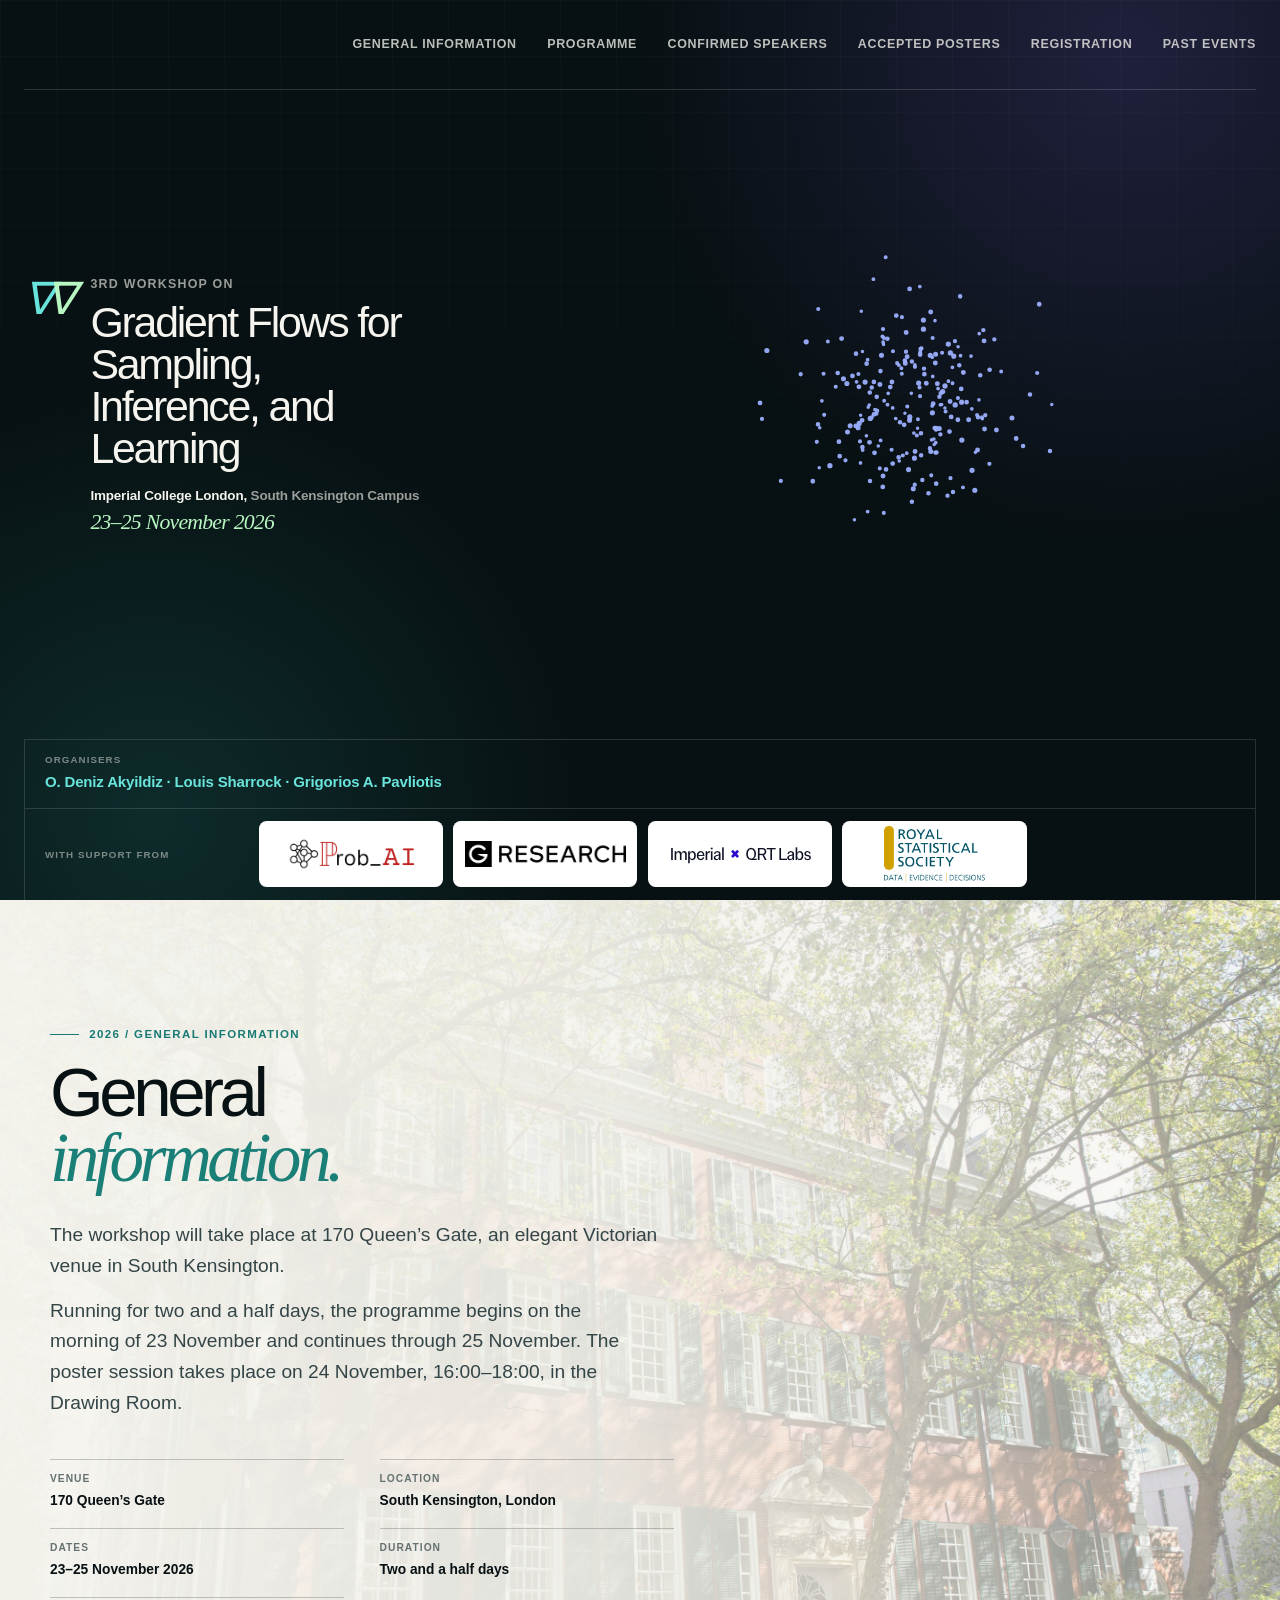
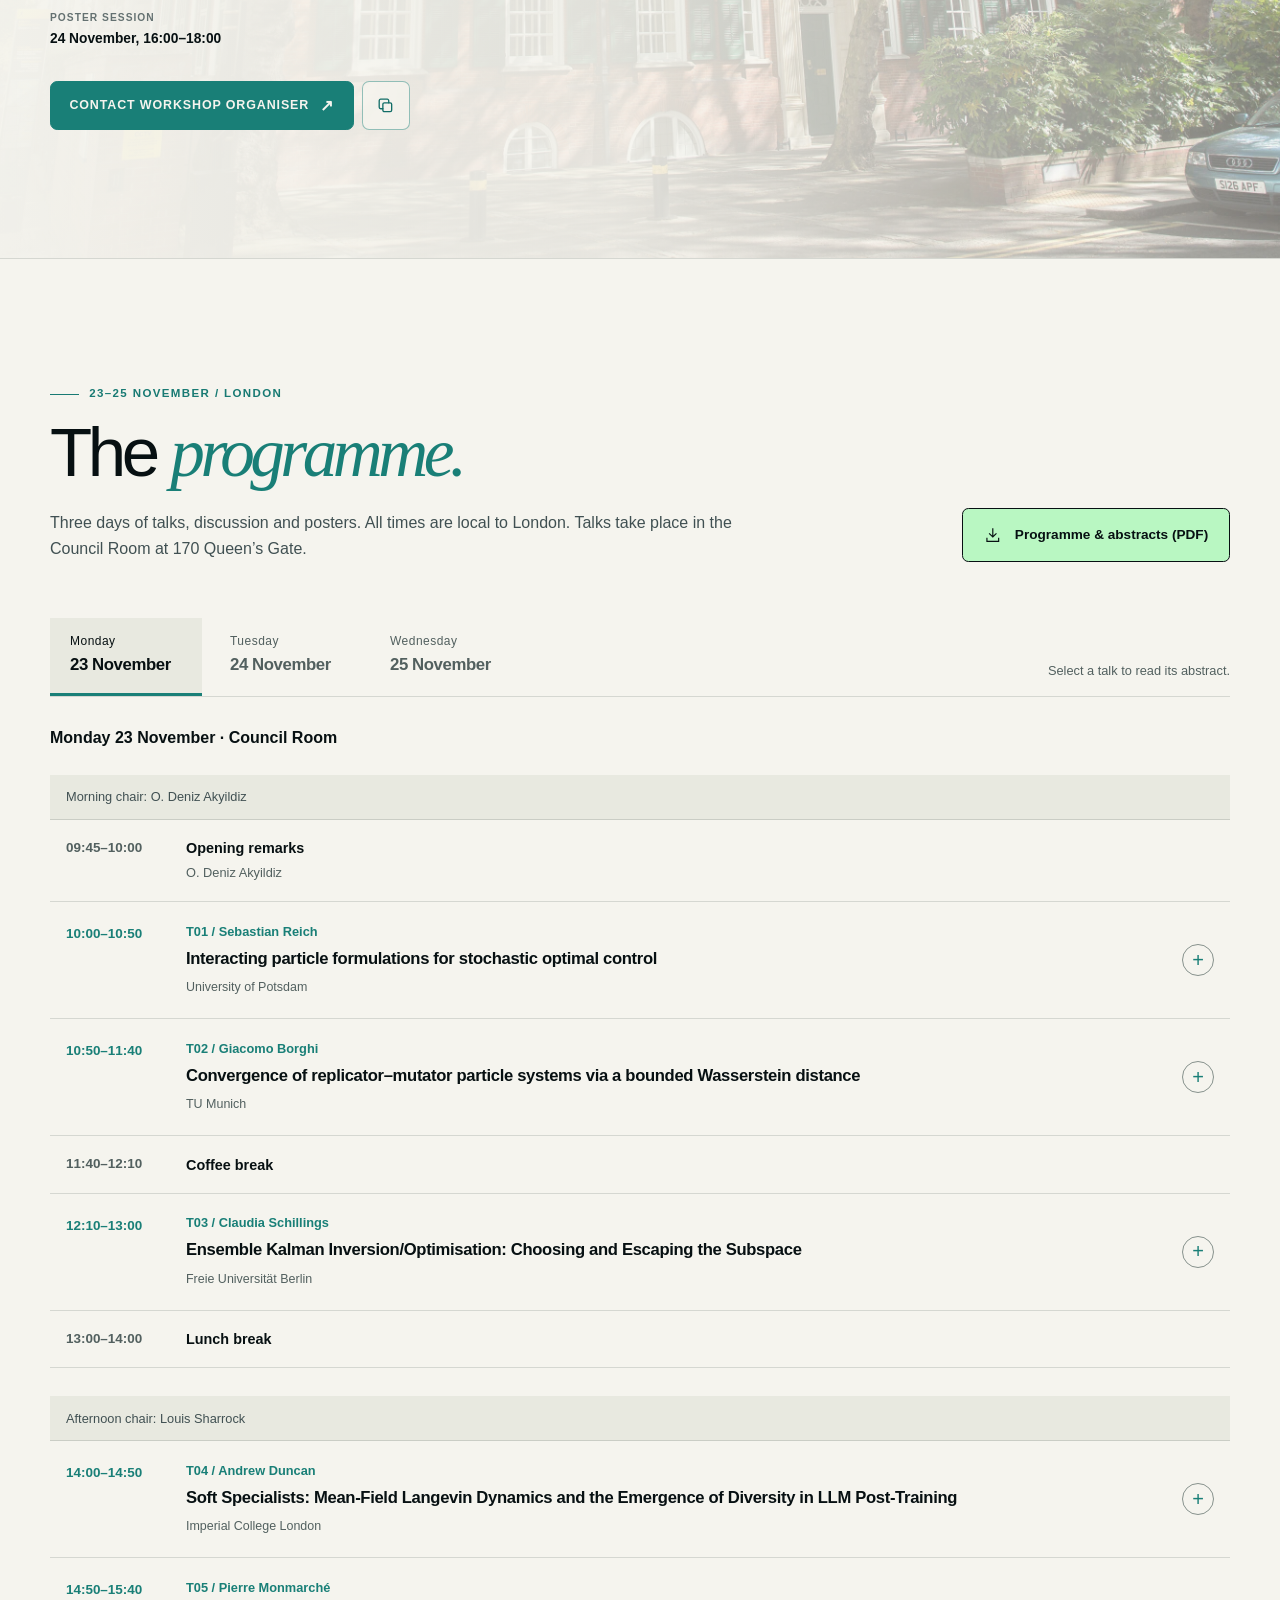
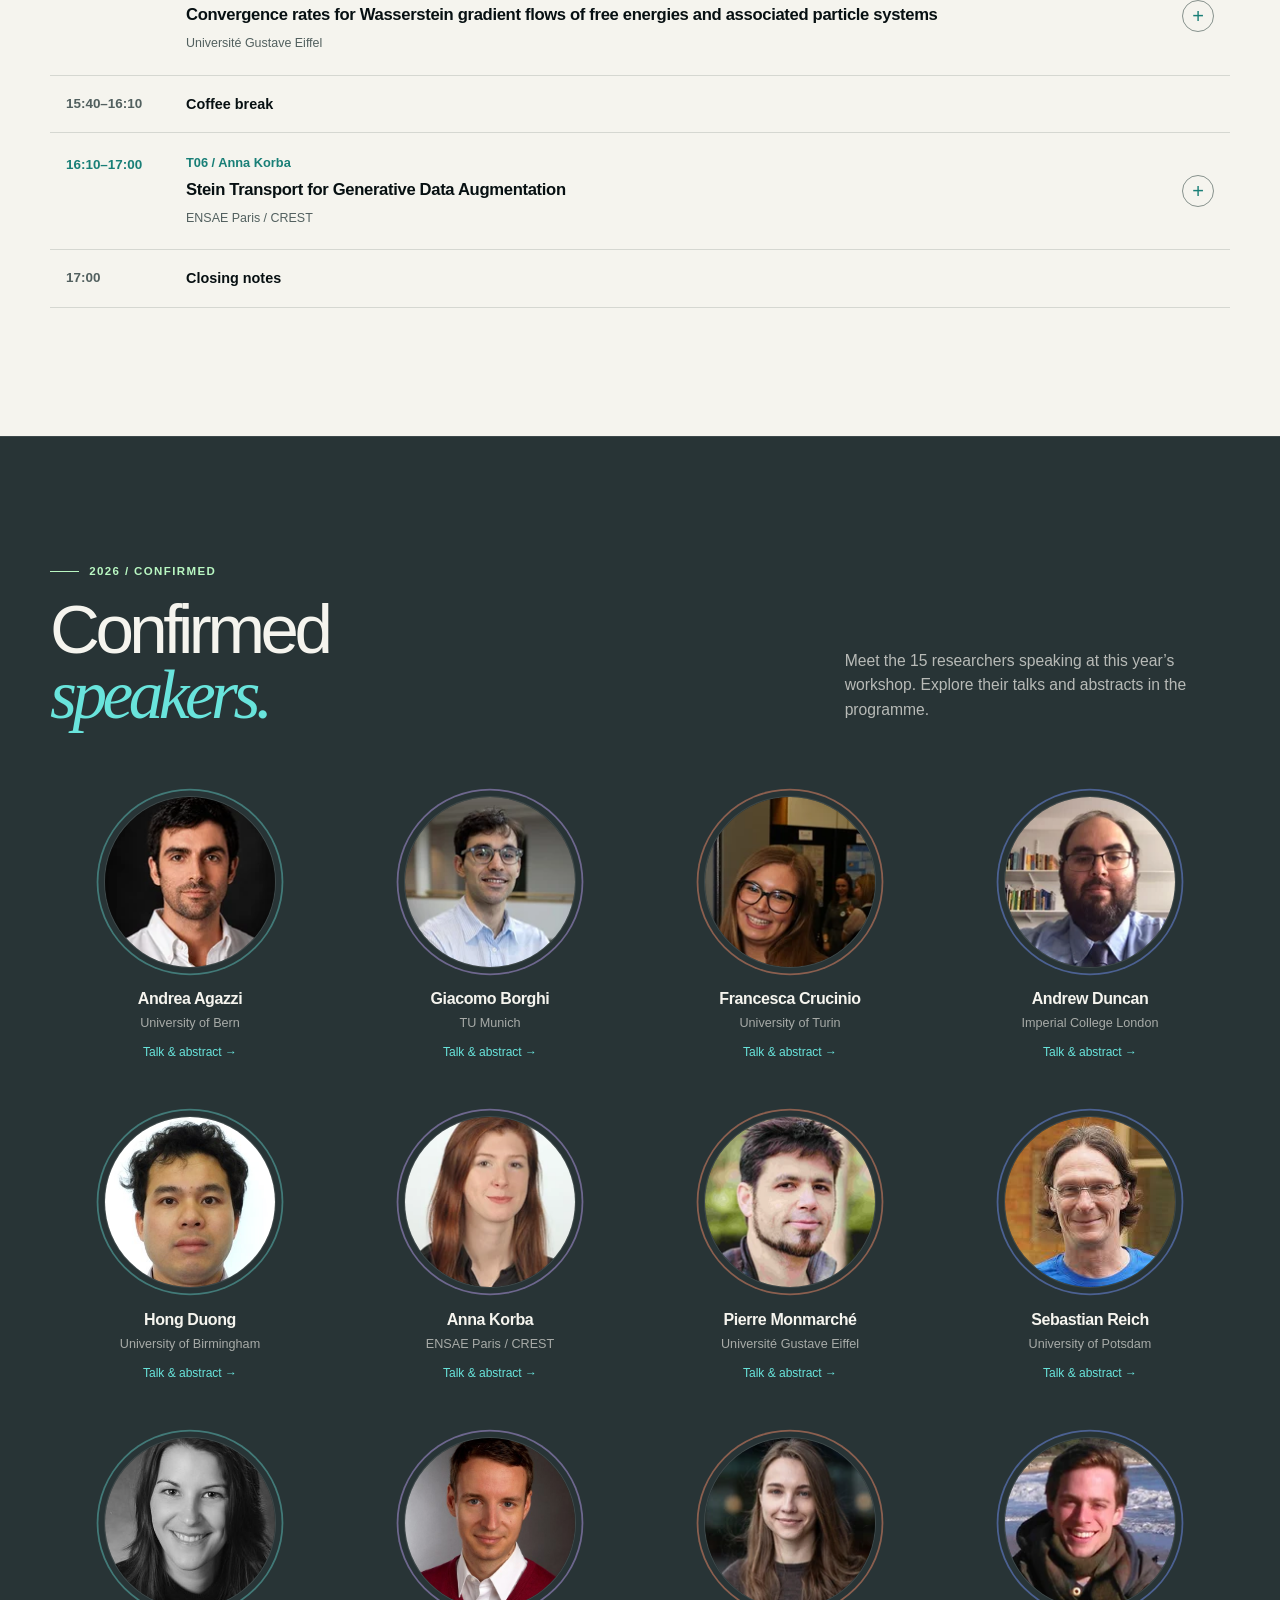
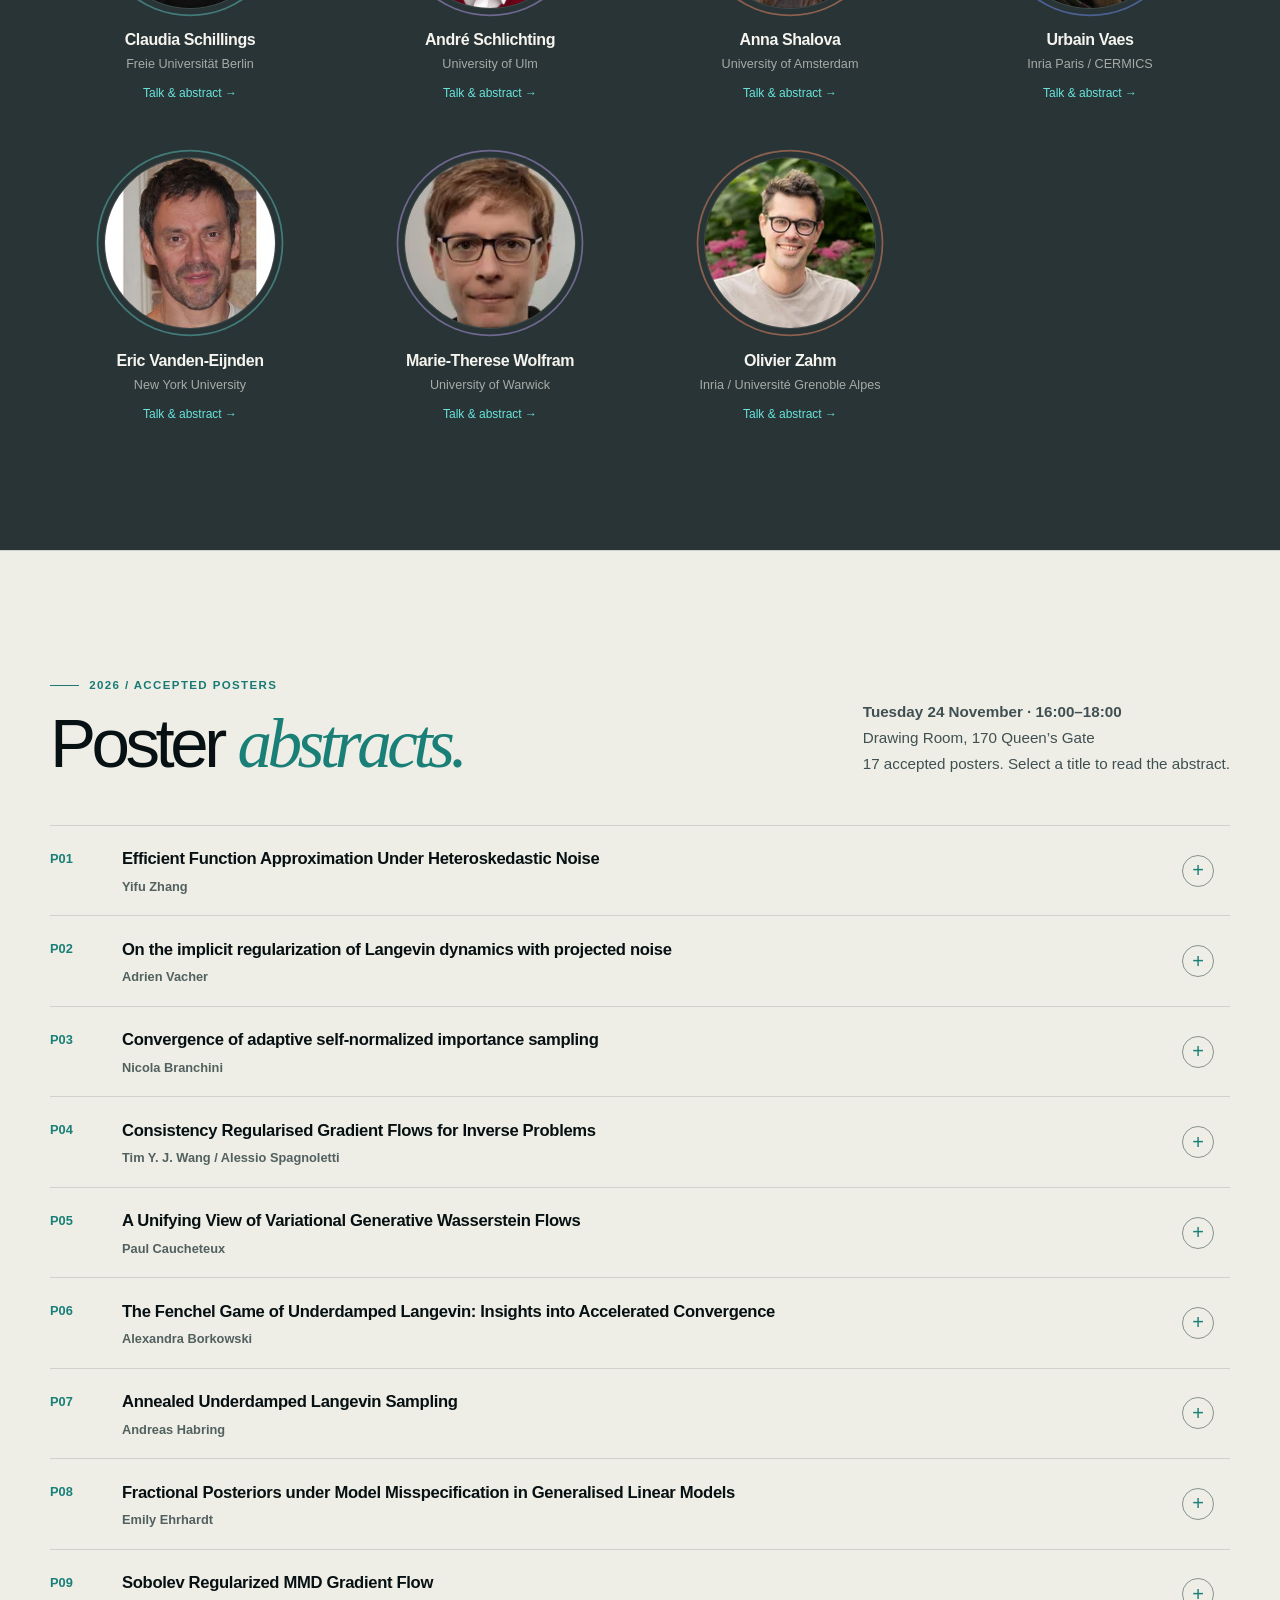
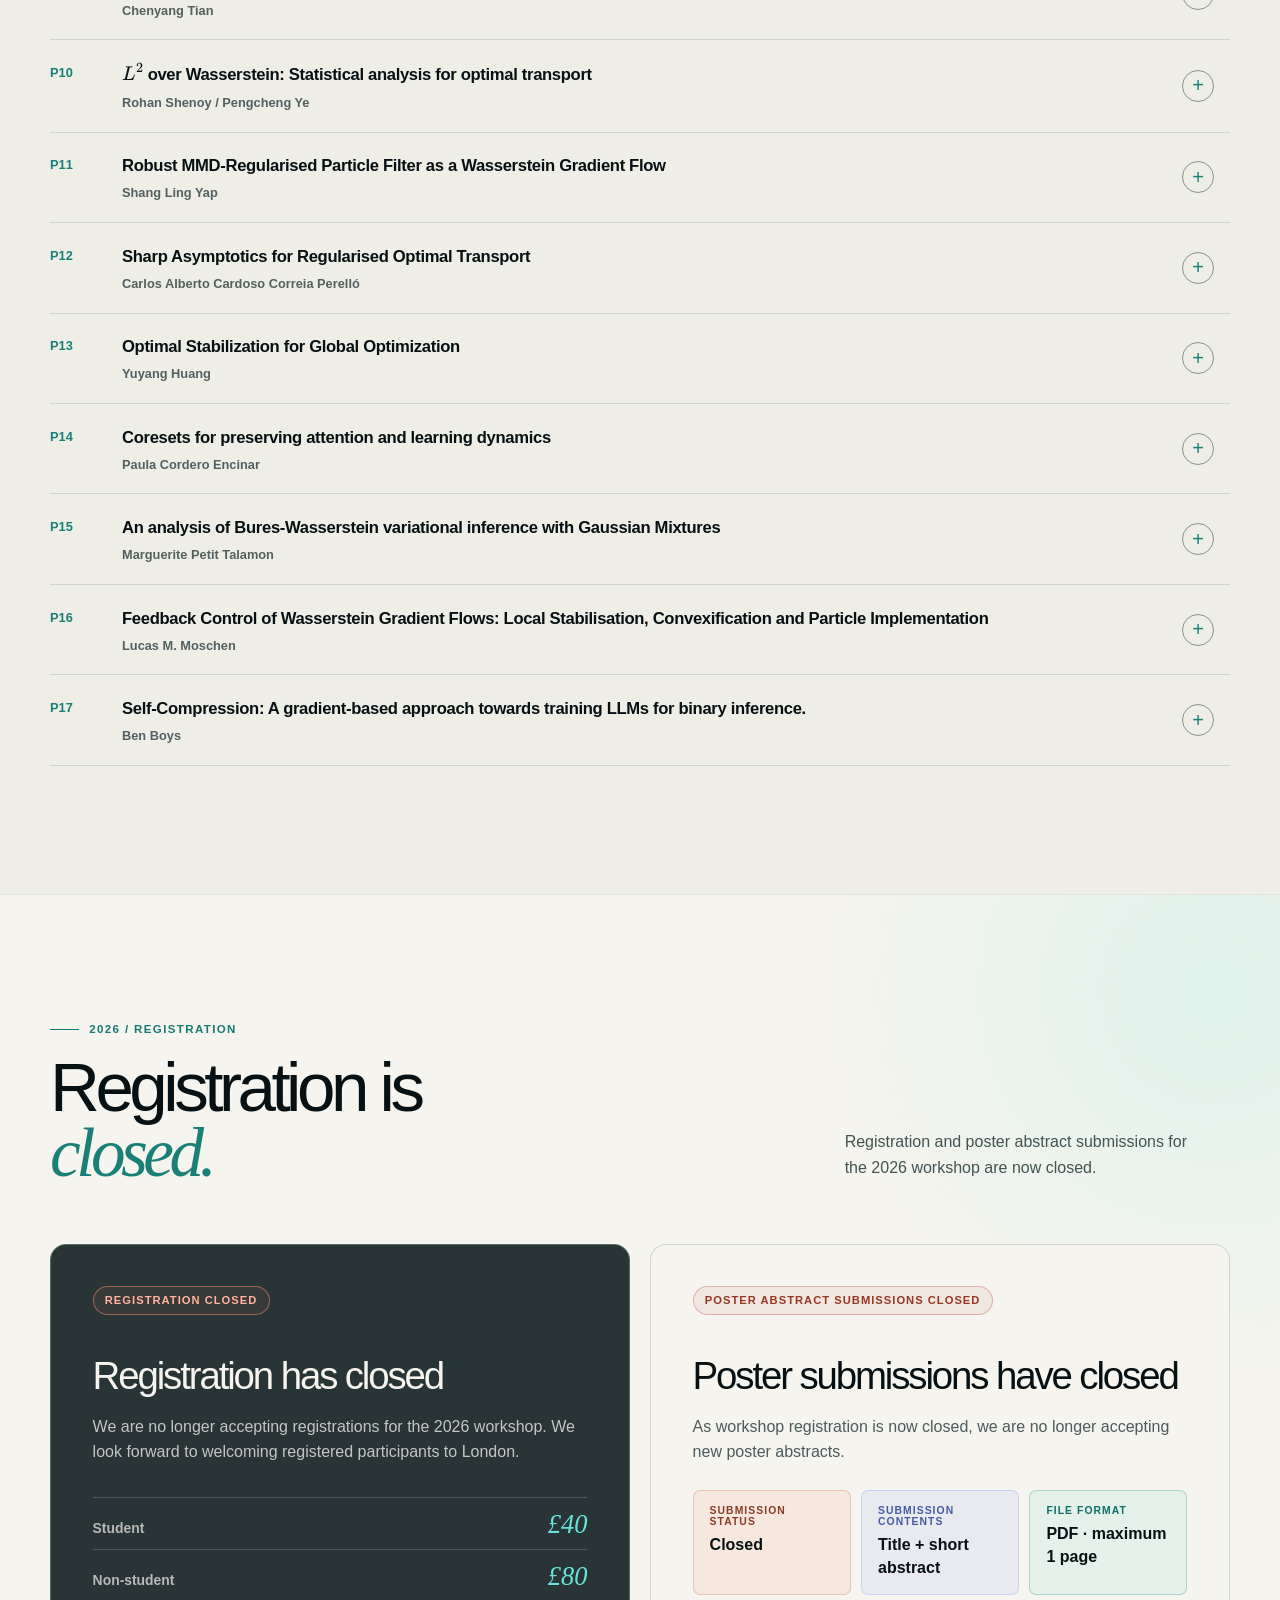
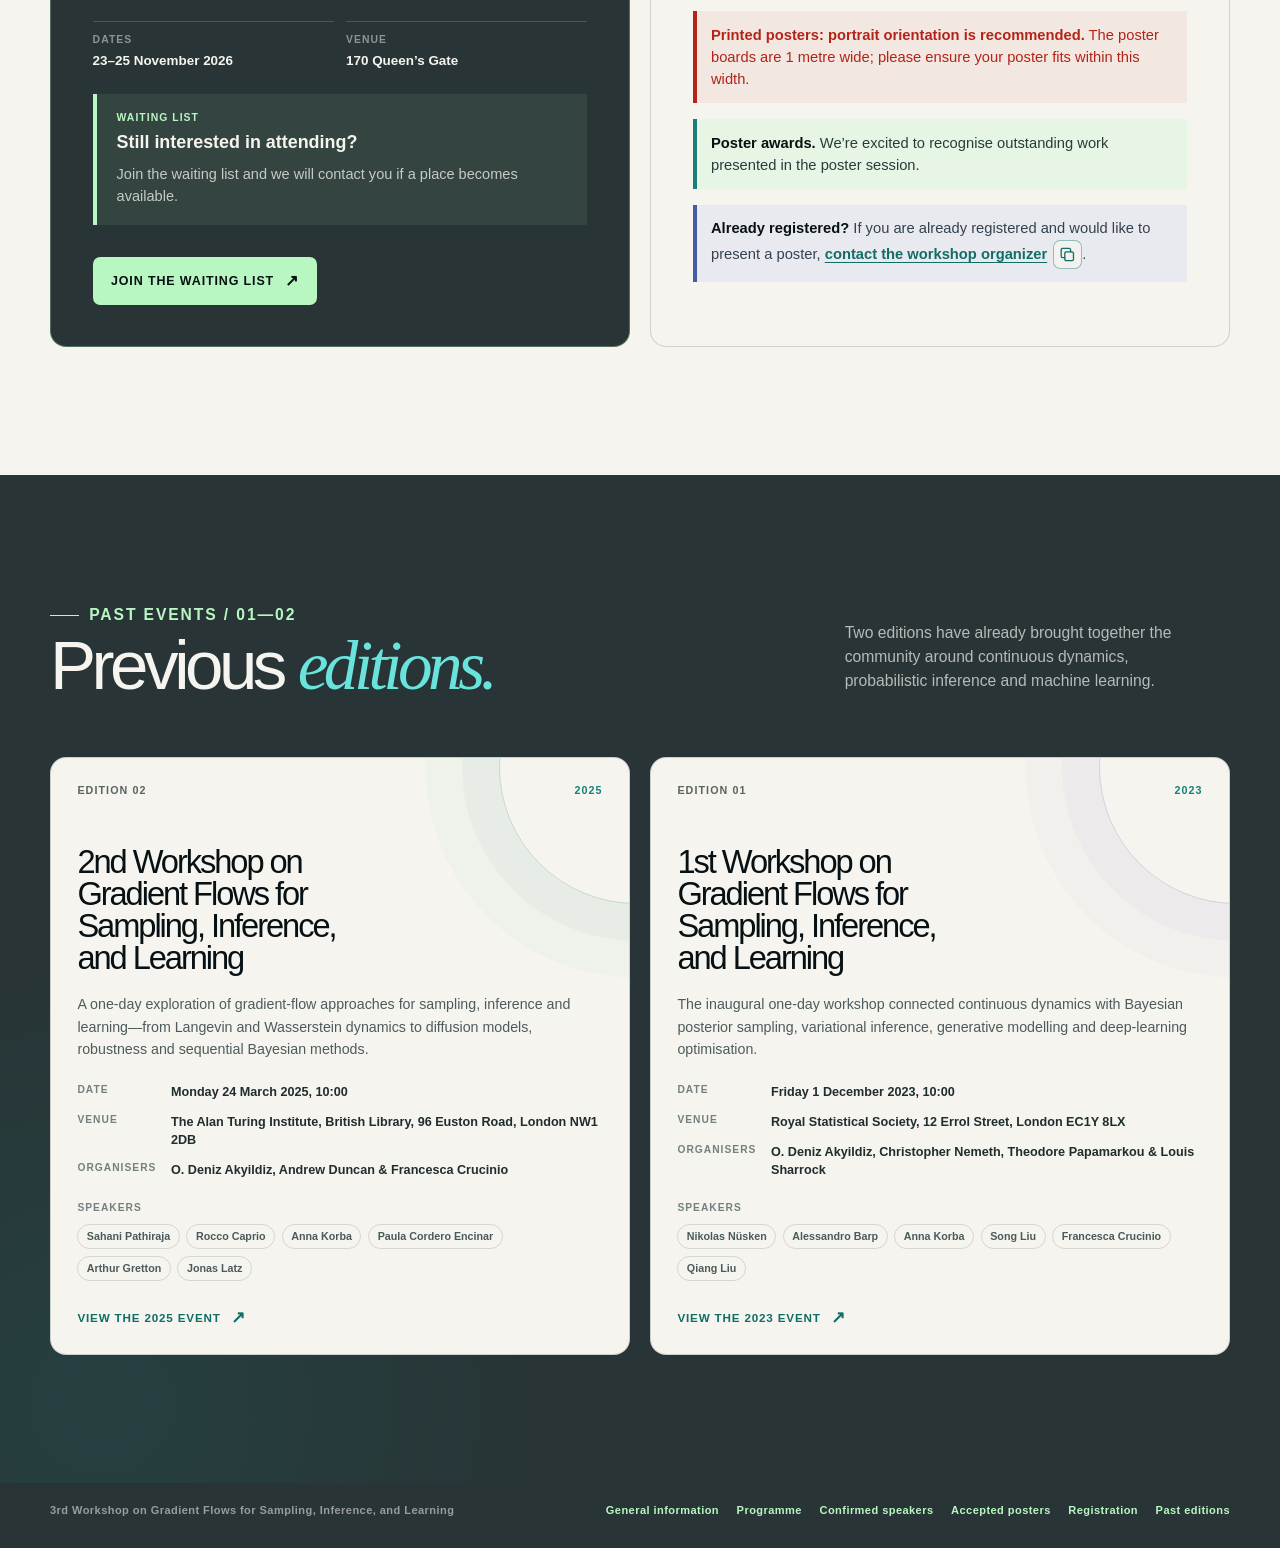
==== index.html @ 7afcf805 "Publish programme, abstracts and downloadable booklet" ====
<!doctype html>
<html lang="en">
  <head>
    <meta charset="UTF-8" />
    <meta name="viewport" content="width=device-width, initial-scale=1.0" />
    <meta
      name="description"
      content="Programme, talk abstracts and accepted posters for the 3rd Workshop on Gradient Flows for Sampling, Inference, and Learning, 23–25 November 2026 at Imperial College London."
    />
    <meta name="theme-color" content="#071012" />
    <title>3rd Workshop on Gradient Flows — 2026</title>
    <style>
      :root {
        --ink: #071012;
        --ink-soft: #0c1b1d;
        --charcoal: #283436;
        --charcoal-soft: #202c2e;
        --paper: #f5f4ee;
        --paper-soft: #e8e9e0;
        --mint: #b9f7c2;
        --aqua: #69e4dc;
        --blue: #7797ff;
        --lilac: #c6a8ff;
        --coral: #ff926d;
        --line-dark: rgba(238, 249, 239, 0.14);
        --line-light: rgba(7, 16, 18, 0.13);
        --sans: "Space Grotesk", "Avenir Next", Avenir, "Segoe UI", Helvetica, Arial, sans-serif;
        --display: "Iowan Old Style", "Baskerville", "Times New Roman", serif;
      }

      * {
        box-sizing: border-box;
      }

      html {
        scroll-behavior: smooth;
      }

      body {
        min-width: 320px;
        margin: 0;
        background: var(--paper);
        color: var(--ink);
        font-family: var(--sans);
        -webkit-font-smoothing: antialiased;
        text-rendering: optimizeLegibility;
      }

      body::selection {
        background: var(--aqua);
        color: var(--ink);
      }

      a {
        color: inherit;
      }

      .sr-only {
        position: absolute;
        width: 1px;
        height: 1px;
        padding: 0;
        overflow: hidden;
        clip: rect(0, 0, 0, 0);
        white-space: nowrap;
        border: 0;
      }

      button,
      a {
        -webkit-tap-highlight-color: transparent;
      }

      .skip-link {
        position: fixed;
        z-index: 100;
        top: 1rem;
        left: 1rem;
        padding: 0.75rem 1rem;
        transform: translateY(-180%);
        border-radius: 0.4rem;
        background: var(--mint);
        color: var(--ink);
        font-weight: 700;
        text-decoration: none;
      }

      .skip-link:focus {
        transform: translateY(0);
      }

      .site-header {
        position: absolute;
        z-index: 20;
        top: 0;
        right: 0;
        left: 0;
        color: var(--paper);
      }

      .nav-wrap {
        position: relative;
        display: flex;
        width: min(100% - 3rem, 1280px);
        min-height: 5.6rem;
        margin: 0 auto;
        align-items: center;
        justify-content: flex-end;
        border-bottom: 1px solid rgba(245, 244, 238, 0.16);
      }

      .nav-links {
        display: flex;
        gap: 1.9rem;
        align-items: center;
      }

      .nav-links a {
        position: relative;
        color: rgba(245, 244, 238, 0.76);
        font-size: 0.78rem;
        font-weight: 650;
        letter-spacing: 0.055em;
        text-decoration: none;
        text-transform: uppercase;
        transition: color 180ms ease;
      }

      .nav-links a::after {
        position: absolute;
        right: 0;
        bottom: -0.45rem;
        left: 0;
        height: 1px;
        transform: scaleX(0);
        transform-origin: left;
        background: var(--mint);
        content: "";
        transition: transform 180ms ease;
      }

      .nav-links a:hover,
      .nav-links a:focus-visible {
        color: var(--paper);
      }

      .nav-links a:hover::after,
      .nav-links a:focus-visible::after {
        transform: scaleX(1);
      }

      .menu-toggle {
        display: none;
        width: 2.8rem;
        height: 2.8rem;
        padding: 0;
        border: 1px solid rgba(245, 244, 238, 0.45);
        border-radius: 50%;
        background: transparent;
        color: var(--paper);
      }

      .menu-toggle span,
      .menu-toggle::before,
      .menu-toggle::after {
        display: block;
        width: 1.05rem;
        height: 1px;
        margin: 0 auto;
        background: currentColor;
        content: "";
        transition: transform 180ms ease, opacity 180ms ease;
      }

      .menu-toggle::before {
        transform: translateY(-0.26rem);
      }

      .menu-toggle::after {
        transform: translateY(0.26rem);
      }

      .menu-toggle[aria-expanded="true"] span {
        opacity: 0;
      }

      .menu-toggle[aria-expanded="true"]::before {
        transform: translateY(1px) rotate(45deg);
      }

      .menu-toggle[aria-expanded="true"]::after {
        transform: translateY(-1px) rotate(-45deg);
      }

      .hero {
        position: relative;
        display: grid;
        overflow: hidden;
        min-height: 100svh;
        grid-template-rows: minmax(0, 1fr) auto;
        background:
          radial-gradient(circle at 12% 91%, rgba(31, 106, 100, 0.3), transparent 28rem),
          radial-gradient(circle at 88% 6%, rgba(72, 58, 130, 0.38), transparent 31rem),
          var(--ink);
        color: var(--paper);
      }

      .hero::before {
        position: absolute;
        inset: 0;
        pointer-events: none;
        background-image: linear-gradient(rgba(245, 244, 238, 0.025) 1px, transparent 1px),
          linear-gradient(90deg, rgba(245, 244, 238, 0.025) 1px, transparent 1px);
        background-size: 3.5rem 3.5rem;
        content: "";
        mask-image: linear-gradient(to bottom, black, transparent 88%);
      }

      .hero-inner {
        position: relative;
        display: grid;
        width: min(100% - 3rem, 1280px);
        min-height: 0;
        margin: 0 auto;
        padding: 6.15rem 0 1.6rem;
        grid-template-columns: minmax(0, 0.84fr) minmax(24rem, 1.16fr);
        gap: clamp(1.25rem, 2.6vw, 2.8rem);
        align-items: center;
      }

      .eyebrow,
      .section-label {
        display: flex;
        gap: 0.65rem;
        align-items: center;
        margin: 0 0 1.15rem;
        color: var(--mint);
        font-size: 0.72rem;
        font-weight: 750;
        letter-spacing: 0.12em;
        line-height: 1.2;
        text-transform: uppercase;
      }

      .eyebrow::before,
      .section-label::before {
        width: 1.8rem;
        height: 1px;
        background: currentColor;
        content: "";
      }

      .hero h1 {
        max-width: 13.8ch;
        margin: 0;
        font-size: clamp(2.25rem, 3.35vw, 3.95rem);
        font-weight: 520;
        letter-spacing: -0.052em;
        line-height: 0.98;
      }

      .hero-title-block {
        display: grid;
        grid-template-columns: 3.25rem minmax(0, 1fr);
        gap: 0.9rem;
        align-items: start;
      }

      .hero-copy {
        position: relative;
        z-index: 2;
      }

      .event-logo {
        position: relative;
        display: block;
        width: 3.25rem;
        height: 3rem;
        margin-top: 0.12rem;
        color: var(--aqua);
        font-family: var(--display);
        font-size: 2.8rem;
        font-style: italic;
        line-height: 0.9;
      }

      .event-logo span {
        position: absolute;
        top: 0;
        left: 0;
      }

      .event-logo span + span {
        left: 0.48em;
        color: var(--mint);
      }

      .title-prelude {
        display: block;
        margin-bottom: 0.55rem;
        color: rgba(245, 244, 238, 0.62);
        font-size: 0.29em;
        font-weight: 780;
        letter-spacing: 0.1em;
        line-height: 1.2;
        text-transform: uppercase;
      }

      .hero-event-line {
        max-width: 37rem;
        margin: 1.1rem 0 0 4.15rem;
        color: rgba(245, 244, 238, 0.8);
        font-size: clamp(0.82rem, 1.05vw, 0.98rem);
        font-weight: 630;
        letter-spacing: -0.012em;
        line-height: 1.45;
      }

      .hero-event-line .event-venue {
        color: var(--paper);
      }

      .hero-event-line .event-campus {
        color: rgba(245, 244, 238, 0.62);
      }

      .hero-date-line {
        margin: 0.26rem 0 0 4.15rem;
        color: var(--mint);
        font-family: var(--display);
        font-size: clamp(1.15rem, 1.7vw, 1.55rem);
        font-style: italic;
        font-weight: 400;
        letter-spacing: -0.035em;
        line-height: 1.12;
        white-space: nowrap;
      }

      .hero-facts {
        position: relative;
        z-index: 2;
        display: grid;
        width: min(100% - 3rem, 1280px);
        margin: 0 auto;
        border-top: 1px solid var(--line-dark);
        border-right: 1px solid var(--line-dark);
        border-left: 1px solid var(--line-dark);
        grid-template-columns: 1fr;
      }

      .hero-facts > div {
        min-width: 0;
        padding: 0.92rem 1.25rem 1rem;
        border-right: 0;
      }

      .hero-facts > div:last-child {
        border-right: 0;
      }

      .hero-facts dt {
        color: rgba(245, 244, 238, 0.48);
        font-size: 0.61rem;
        font-weight: 780;
        letter-spacing: 0.11em;
        text-transform: uppercase;
      }

      .hero-facts dd {
        margin: 0.4rem 0 0;
        color: rgba(245, 244, 238, 0.96);
        font-size: clamp(0.83rem, 1.05vw, 0.99rem);
        font-weight: 630;
        letter-spacing: -0.012em;
        line-height: 1.36;
      }

      .hero-facts .fact-organisers dd {
        color: var(--aqua);
        font-size: clamp(0.94rem, 1.15vw, 1.08rem);
      }

      .hero-facts .fact-sponsors {
        display: grid;
        padding: 0.76rem 1.25rem 0.82rem;
        gap: 0.75rem 1.15rem;
        align-items: center;
        border-top: 1px solid var(--line-dark);
        grid-template-columns: minmax(7.3rem, 0.2fr) minmax(0, 1fr);
      }

      .hero-facts .fact-sponsors dd {
        margin: 0;
      }

      .hero-sponsor-strip {
        display: grid;
        width: min(100%, 48rem);
        align-items: stretch;
        column-gap: 0.65rem;
        grid-template-columns: repeat(4, minmax(0, 1fr));
      }

      .hero-sponsor-mark {
        display: flex;
        width: 100%;
        height: 4.1rem;
        min-height: 4.1rem;
        padding: 0.68rem 0.72rem;
        min-width: 0;
        align-items: center;
        border-radius: 0.48rem;
        background: #fff;
        justify-content: center;
        text-decoration: none;
      }

      .hero-sponsor-mark:focus-visible {
        outline: 2px solid #126d67;
        outline-offset: 0.22rem;
      }

      .hero-sponsor-mark--prob-ai {
        justify-self: stretch;
      }

      .hero-sponsor-mark--g-research {
        justify-self: stretch;
      }

      .hero-sponsor-mark img {
        display: block;
        width: 100%;
        height: auto;
      }

      .hero-sponsor-mark--prob-ai img {
        max-width: 8.75rem;
      }

      .hero-sponsor-mark--g-research img {
        max-width: 10.75rem;
      }

      .hero-sponsor-mark--rss img {
        width: auto;
        max-width: 100%;
        max-height: 3.5rem;
      }

      .hero-sponsor-mark--qrt {
        padding: 0.3rem 0.45rem;
        overflow: hidden;
        background: #fff;
      }

      .hero-sponsor-mark--qrt img {
        width: auto;
        max-width: 100%;
        max-height: 3.5rem;
      }

      .information-note {
        max-width: 34rem;
        margin: 1.6rem 0 0;
        color: #405052;
        font-size: clamp(1rem, 1.5vw, 1.18rem);
        line-height: 1.55;
      }

      .accepted-speakers {
        border-top: 1px solid rgba(245, 244, 238, 0.1);
        background: var(--charcoal);
        color: var(--paper);
      }

      .accepted-speakers .section-label {
        color: var(--mint);
      }

      .accepted-speakers .section-title {
        color: var(--paper);
      }

      .accepted-speakers .section-title em {
        color: var(--aqua);
      }

      .accepted-heading {
        display: grid;
        gap: 1.5rem;
        grid-template-columns: minmax(0, 1fr) minmax(14rem, 0.5fr);
        align-items: end;
      }

      .accepted-heading > p {
        max-width: 23rem;
        margin: 0 0 0.35rem;
        color: rgba(245, 244, 238, 0.7);
        font-size: 0.98rem;
        line-height: 1.55;
      }

      .speaker-grid {
        display: grid;
        margin-top: 4.25rem;
        gap: 3.5rem 1.25rem;
        grid-template-columns: repeat(4, minmax(0, 1fr));
      }

      .speaker-card {
        min-width: 0;
        text-align: center;
      }

      .speaker-portrait {
        width: clamp(8.25rem, 14vw, 10.75rem);
        aspect-ratio: 1;
        margin: 0 auto;
        overflow: hidden;
        border: 1px solid rgba(245, 244, 238, 0.14);
        border-radius: 50%;
        background: var(--charcoal-soft);
        box-shadow: 0 0 0 0.35rem var(--charcoal), 0 0 0 0.46rem rgba(105, 228, 220, 0.4);
      }

      .speaker-portrait img {
        display: block;
        width: 100%;
        height: 100%;
        object-fit: cover;
        object-position: var(--object-position, 50% 38%);
      }

      .speaker-card:nth-child(4n + 2) .speaker-portrait {
        box-shadow: 0 0 0 0.35rem var(--charcoal), 0 0 0 0.46rem rgba(198, 168, 255, 0.44);
      }

      .speaker-card:nth-child(4n + 3) .speaker-portrait {
        box-shadow: 0 0 0 0.35rem var(--charcoal), 0 0 0 0.46rem rgba(255, 146, 109, 0.46);
      }

      .speaker-card:nth-child(4n + 4) .speaker-portrait {
        box-shadow: 0 0 0 0.35rem var(--charcoal), 0 0 0 0.46rem rgba(119, 151, 255, 0.46);
      }

      .speaker-card h3 {
        margin: 1.35rem 0 0.35rem;
        color: var(--paper);
        font-size: 1rem;
        font-weight: 720;
        letter-spacing: -0.025em;
        line-height: 1.2;
      }

      .speaker-card p {
        max-width: 16rem;
        margin: 0 auto;
        color: rgba(245, 244, 238, 0.62);
        font-size: 0.79rem;
        line-height: 1.45;
      }

      .venue-section {
        position: relative;
        display: flex;
        min-height: clamp(31rem, 52vw, 42rem);
        overflow: hidden;
        align-items: center;
        isolation: isolate;
        background-color: var(--paper);
        background-image:
          linear-gradient(90deg, rgba(245, 244, 238, 0.98) 0%, rgba(245, 244, 238, 0.91) 48%, rgba(245, 244, 238, 0.5) 100%),
          url("venue_assets/170QG_entrance.png");
        background-position: center;
        background-size: cover;
        color: var(--ink);
      }

      .venue-section .container {
        position: relative;
        z-index: 1;
      }

      .venue-copy {
        max-width: 45rem;
      }

      .venue-section .section-label {
        color: #187a73;
      }

      .venue-section .section-title {
        max-width: 11ch;
        color: var(--ink);
      }

      .venue-section .section-title em {
        color: #197f77;
      }

      .venue-lede {
        display: block;
        margin-bottom: 0.65rem;
        color: #126d67;
        font-family: var(--display);
        font-size: clamp(1.45rem, 2.2vw, 2rem);
        font-style: italic;
        line-height: 1.1;
      }

      .venue-description {
        max-width: 39rem;
        margin: 1.8rem 0 0;
        color: #344547;
        font-size: clamp(1.05rem, 1.5vw, 1.2rem);
        line-height: 1.6;
      }

      .venue-description + .venue-description {
        max-width: 37rem;
        margin-top: 0.9rem;
      }

      .venue-meta {
        display: grid;
        max-width: 39rem;
        margin: 2.5rem 0 0;
        gap: 1.1rem 2.2rem;
        grid-template-columns: repeat(2, minmax(0, 1fr));
      }

      .venue-meta div {
        padding-top: 0.85rem;
        border-top: 1px solid rgba(7, 16, 18, 0.22);
      }

      .venue-meta dt {
        color: #647171;
        font-size: 0.64rem;
        font-weight: 800;
        letter-spacing: 0.1em;
        text-transform: uppercase;
      }

      .venue-meta dd {
        margin: 0.42rem 0 0;
        color: var(--ink);
        font-size: 0.86rem;
        font-weight: 650;
        line-height: 1.4;
      }

      .contact-actions {
        display: flex;
        margin-top: 2rem;
        align-items: stretch;
        gap: 0.5rem;
        flex-wrap: wrap;
      }

      .venue-contact {
        display: inline-flex;
        padding: 0.9rem 1.15rem;
        align-items: center;
        gap: 0.7rem;
        border: 1px solid #197f77;
        border-radius: 0.45rem;
        background: #197f77;
        color: var(--paper);
        cursor: pointer;
        font: inherit;
        font-size: 0.78rem;
        font-weight: 850;
        letter-spacing: 0.07em;
        text-decoration: none;
        text-transform: uppercase;
        transition: background 160ms ease, color 160ms ease;
      }

      .venue-contact::after {
        content: "↗";
        font-size: 1rem;
      }

      .venue-contact:hover,
      .venue-contact:focus-visible {
        background: transparent;
        color: #126d67;
      }

      .email-copy {
        display: inline-flex;
        width: 3rem;
        min-height: 3rem;
        padding: 0.65rem;
        align-items: center;
        justify-content: center;
        border: 1px solid rgba(25, 127, 119, 0.45);
        border-radius: 0.45rem;
        background: rgba(245, 244, 238, 0.8);
        color: #126d67;
        cursor: pointer;
        transition: background 160ms ease, border-color 160ms ease, color 160ms ease;
      }

      .email-copy:hover,
      .email-copy:focus-visible,
      .email-copy.is-copied {
        border-color: #197f77;
        background: #197f77;
        color: var(--paper);
      }

      .email-copy svg {
        width: 1.1rem;
        height: 1.1rem;
        fill: none;
        stroke: currentColor;
        stroke-linecap: round;
        stroke-linejoin: round;
        stroke-width: 1.8;
      }

      .email-copy .copy-check,
      .email-copy.is-copied .copy-pages {
        display: none;
      }

      .email-copy.is-copied .copy-check {
        display: block;
      }

      .measure-stage {
        position: relative;
        z-index: 1;
        margin: 0;
        min-height: clamp(24rem, 60svh, 34rem);
        contain: layout;
      }

      #measure-canvas {
        position: absolute;
        inset: 0;
        display: block;
        width: 100%;
        height: 100%;
        pointer-events: none;
      }

      .section {
        padding: clamp(5rem, 10vw, 9.5rem) 0;
      }

      .container {
        width: min(100% - 3rem, 1180px);
        margin: 0 auto;
      }

      .section-label {
        color: #187a73;
      }

      .section-title {
        max-width: 13ch;
        margin: 0;
        font-size: clamp(2.5rem, 5.4vw, 5rem);
        font-weight: 480;
        letter-spacing: -0.065em;
        line-height: 0.94;
      }

      .section-title em {
        color: #197f77;
        font-family: var(--display);
        font-style: italic;
        font-weight: 400;
      }

      .registration-section {
        border-top: 1px solid rgba(7, 16, 18, 0.08);
        background:
          radial-gradient(circle at 95% 8%, rgba(105, 228, 220, 0.16), transparent 24rem),
          var(--paper);
      }

      .registration-heading {
        display: grid;
        gap: 1.5rem;
        grid-template-columns: minmax(0, 1fr) minmax(14rem, 0.5fr);
        align-items: end;
      }

      .registration-heading > p {
        max-width: 23rem;
        margin: 0 0 0.35rem;
        color: #425354;
        font-size: 1rem;
        line-height: 1.6;
      }

      .registration-grid {
        display: grid;
        margin-top: 3.6rem;
        gap: 1.25rem;
        grid-template-columns: repeat(2, minmax(0, 1fr));
      }

      .registration-card {
        display: flex;
        min-width: 0;
        min-height: 26rem;
        padding: clamp(1.5rem, 3.5vw, 2.6rem);
        flex-direction: column;
        border: 1px solid rgba(7, 16, 18, 0.15);
        border-radius: 1rem;
        background: var(--paper);
      }

      .registration-card--primary {
        border-color: rgba(185, 247, 194, 0.3);
        background: var(--charcoal);
        color: var(--paper);
      }

      .registration-status {
        width: fit-content;
        margin: 0 0 2.6rem;
        padding: 0.42rem 0.7rem;
        border: 1px solid rgba(25, 127, 119, 0.35);
        border-radius: 999px;
        color: #126d67;
        font-size: 0.7rem;
        font-weight: 850;
        letter-spacing: 0.09em;
        line-height: 1.2;
        text-transform: uppercase;
      }

      .registration-card--primary .registration-status {
        border-color: rgba(185, 247, 194, 0.42);
        color: var(--mint);
      }

      .registration-status--closed {
        border-color: rgba(180, 35, 24, 0.28);
        background: rgba(180, 35, 24, 0.06);
        color: #963721;
      }

      .registration-card--primary .registration-status--closed {
        border-color: rgba(255, 146, 109, 0.5);
        background: rgba(255, 146, 109, 0.08);
        color: #ffb49b;
      }

      .registration-card h3 {
        margin: 0;
        font-size: clamp(1.7rem, 3vw, 2.7rem);
        font-weight: 500;
        letter-spacing: -0.055em;
        line-height: 1;
      }

      .registration-card > p:not(.registration-status, .poster-registration-note, .poster-awards, .poster-board-note, .poster-subject, .email-hint) {
        max-width: 34rem;
        margin: 1.15rem 0 0;
        color: #4d5b5c;
        font-size: 1rem;
        line-height: 1.6;
      }

      .registration-card--primary > p:not(.registration-status) {
        color: rgba(245, 244, 238, 0.76);
      }

      .price-list {
        display: grid;
        margin: 2rem 0;
        gap: 0.75rem;
      }

      .price-list div {
        display: flex;
        padding-top: 0.8rem;
        align-items: baseline;
        justify-content: space-between;
        gap: 1rem;
        border-top: 1px solid rgba(245, 244, 238, 0.18);
      }

      .price-list dt {
        color: rgba(245, 244, 238, 0.7);
        font-size: 0.87rem;
        font-weight: 650;
      }

      .price-list dd {
        margin: 0;
        color: var(--aqua);
        font-family: var(--display);
        font-size: 1.65rem;
        font-style: italic;
        line-height: 1;
      }

      .registration-context {
        display: grid;
        margin: 0 0 1.5rem;
        gap: 0.75rem;
        grid-template-columns: repeat(2, minmax(0, 1fr));
      }

      .registration-context div {
        padding-top: 0.75rem;
        border-top: 1px solid rgba(245, 244, 238, 0.18);
      }

      .registration-context dt {
        color: rgba(245, 244, 238, 0.5);
        font-size: 0.65rem;
        font-weight: 800;
        letter-spacing: 0.1em;
        text-transform: uppercase;
      }

      .registration-context dd {
        margin: 0.4rem 0 0;
        color: var(--paper);
        font-size: 0.84rem;
        font-weight: 650;
        line-height: 1.4;
      }

      .registration-window {
        margin: auto 0;
        padding: 1.1rem 1.25rem;
        border-left: 0.25rem solid var(--mint);
        background: rgba(185, 247, 194, 0.08);
      }

      .registration-window span {
        display: block;
        margin-bottom: 0.5rem;
        color: var(--mint);
        font-size: 0.65rem;
        font-weight: 850;
        letter-spacing: 0.1em;
        text-transform: uppercase;
      }

      .registration-window strong {
        display: block;
        color: var(--paper);
        font-size: 1.12rem;
        font-weight: 750;
        line-height: 1.3;
      }

      .registration-window p {
        margin: 0.6rem 0 0;
        color: rgba(245, 244, 238, 0.76);
        font-size: 0.91rem;
        line-height: 1.5;
      }

      .registration-link {
        display: inline-flex;
        width: fit-content;
        margin-top: auto;
        padding: 0.9rem 1.15rem;
        align-items: center;
        gap: 0.65rem;
        border-radius: 0.45rem;
        background: var(--mint);
        color: var(--ink);
        font-size: 0.78rem;
        font-weight: 850;
        letter-spacing: 0.07em;
        text-decoration: none;
        text-transform: uppercase;
      }

      .registration-card--primary .registration-link {
        margin-top: 2rem;
      }

      .registration-link::after {
        content: "↗";
        font-size: 1rem;
      }

      .registration-link:hover,
      .registration-link:focus-visible {
        background: var(--aqua);
        text-decoration: underline;
        text-underline-offset: 0.22rem;
      }

      .poster-email {
        padding: 0;
        border: 0;
        background: transparent;
        color: #126d67;
        cursor: pointer;
        font: inherit;
        font-weight: 750;
        text-decoration: underline;
        text-underline-offset: 0.22rem;
      }

      .poster-email:hover,
      .poster-email:focus-visible {
        color: #004d49;
      }

      .email-copy--inline {
        width: 1.85rem;
        min-height: 1.85rem;
        margin-left: 0.35rem;
        padding: 0.32rem;
        vertical-align: middle;
      }

      .email-hint {
        max-width: 35rem;
        margin: 0.7rem 0 0;
        color: #425354;
        font-size: 0.86rem;
        line-height: 1.5;
      }

      .poster-requirements {
        display: grid;
        grid-template-columns: repeat(3, minmax(0, 1fr));
        margin: 1.55rem 0 0;
        gap: 0.65rem;
      }

      .poster-deadline,
      .poster-contents,
      .poster-format {
        margin: 0;
        padding: 0.9rem 1rem;
        border-radius: 0.45rem;
      }

      .poster-deadline {
        border: 1px solid rgba(188, 78, 43, 0.24);
        background: rgba(255, 146, 109, 0.12);
      }

      .poster-format {
        border: 1px solid rgba(25, 127, 119, 0.28);
        background: rgba(77, 217, 209, 0.1);
      }

      .poster-contents {
        border: 1px solid rgba(119, 151, 255, 0.3);
        background: rgba(119, 151, 255, 0.1);
      }

      .poster-deadline span,
      .poster-contents span,
      .poster-format span {
        display: block;
        margin-bottom: 0.4rem;
        font-size: 0.65rem;
        font-weight: 850;
        letter-spacing: 0.1em;
        text-transform: uppercase;
      }

      .poster-deadline span {
        color: #8a3d26;
      }

      .poster-format span {
        color: #126d67;
      }

      .poster-contents span {
        color: #465ba0;
      }

      .poster-deadline strong,
      .poster-contents strong,
      .poster-format strong {
        color: var(--ink);
        font-size: 1rem;
        line-height: 1.45;
      }

      .poster-awards {
        margin: 1rem 0 0;
        padding: 0.8rem 0.9rem;
        border-left: 0.25rem solid #197f77;
        background: rgba(185, 247, 194, 0.25);
        color: #273d3b;
        font-size: 0.92rem;
        line-height: 1.5;
      }

      .poster-awards strong {
        color: var(--ink);
        font-weight: 850;
      }

      .poster-board-note {
        margin: 1rem 0 0;
        padding: 0.8rem 0.9rem;
        border-left: 0.25rem solid #b42318;
        background: rgba(180, 35, 24, 0.06);
        color: #b42318;
        font-size: 0.92rem;
        line-height: 1.5;
      }

      .poster-board-note strong {
        font-weight: 850;
      }

      .poster-registration-note {
        margin: 1rem 0 0;
        padding: 0.8rem 0.9rem;
        border-left: 0.25rem solid #465ba0;
        background: rgba(119, 151, 255, 0.1);
        color: #33414f;
        font-size: 0.92rem;
        line-height: 1.5;
      }

      .poster-registration-note strong {
        color: var(--ink);
        font-weight: 850;
      }

      .poster-registration-note a {
        color: #126d67;
        font-weight: 800;
        text-underline-offset: 0.22rem;
      }

      .poster-subject {
        display: grid;
        grid-template-columns: minmax(0, 1fr) auto;
        gap: 0.35rem 1rem;
        align-items: center;
        margin: 1.55rem 0 0;
        padding: 1rem;
        border-left: 0.25rem solid #197f77;
        background: #dde5de;
      }

      .poster-subject span {
        display: block;
        grid-column: 1 / -1;
        margin-bottom: 0.45rem;
        color: #647171;
        font-size: 0.65rem;
        font-weight: 850;
        letter-spacing: 0.1em;
        text-transform: uppercase;
      }

      .poster-subject strong {
        color: var(--ink);
        font-size: 0.96rem;
        line-height: 1.45;
      }

      .subject-copy {
        min-width: 7.2rem;
        padding: 0.62rem 0.8rem;
        border: 1px solid rgba(25, 127, 119, 0.42);
        border-radius: 999px;
        background: rgba(245, 244, 238, 0.75);
        color: #126d67;
        cursor: pointer;
        font: inherit;
        font-size: 0.72rem;
        font-weight: 850;
        letter-spacing: 0.04em;
        line-height: 1.2;
        text-transform: uppercase;
        transition: background 160ms ease, color 160ms ease, border-color 160ms ease;
      }

      .subject-copy:hover,
      .subject-copy:focus-visible {
        border-color: #197f77;
        background: #197f77;
        color: var(--paper);
      }

      .archive {
        background:
          radial-gradient(circle at 8% 92%, rgba(31, 106, 100, 0.22), transparent 28rem),
          var(--charcoal);
        color: var(--paper);
      }

      .archive .section-label {
        color: var(--mint);
      }

      .archive .section-title {
        color: var(--paper);
      }

      .archive .section-title em {
        color: var(--aqua);
      }

      .archive-heading {
        display: grid;
        gap: 1.5rem;
        grid-template-columns: minmax(0, 1fr) minmax(14rem, 0.5fr);
        align-items: end;
      }

      .archive-heading p {
        max-width: 23rem;
        margin: 0 0 0.35rem;
        color: rgba(245, 244, 238, 0.7);
        font-size: 0.98rem;
        line-height: 1.55;
      }

      .past-grid {
        display: grid;
        margin-top: 3.6rem;
        gap: 1.25rem;
        grid-template-columns: repeat(2, minmax(0, 1fr));
      }

      .past-card {
        position: relative;
        display: flex;
        min-height: 34rem;
        padding: 1.65rem;
        overflow: hidden;
        flex-direction: column;
        border: 1px solid rgba(7, 16, 18, 0.16);
        border-radius: 1rem;
        background: var(--paper);
        color: var(--ink);
      }

      .past-card::after {
        position: absolute;
        z-index: 0;
        width: 17rem;
        height: 17rem;
        right: -9rem;
        top: -8rem;
        border: 1px solid rgba(30, 117, 112, 0.22);
        border-radius: 50%;
        box-shadow: 0 0 0 2.3rem rgba(30, 117, 112, 0.04), 0 0 0 4.6rem rgba(30, 117, 112, 0.025);
        content: "";
      }

      .past-card:nth-child(2)::after {
        border-color: rgba(101, 84, 173, 0.22);
        box-shadow: 0 0 0 2.3rem rgba(101, 84, 173, 0.04), 0 0 0 4.6rem rgba(101, 84, 173, 0.025);
      }

      .past-topline,
      .past-card h3,
      .past-card > p,
      .event-meta,
      .speakers-label,
      .speaker-list,
      .archive-link {
        position: relative;
        z-index: 1;
      }

      .past-topline {
        display: flex;
        justify-content: space-between;
        color: #596464;
        font-size: 0.67rem;
        font-weight: 800;
        letter-spacing: 0.1em;
        text-transform: uppercase;
      }

      .past-topline strong {
        color: #197f77;
      }

      .past-card h3 {
        max-width: 16ch;
        margin: 3.1rem 0 0;
        font-size: clamp(1.55rem, 2.55vw, 2.4rem);
        font-weight: 490;
        letter-spacing: -0.063em;
        line-height: 0.98;
      }

      .past-card > p:not(.speakers-label) {
        max-width: 33rem;
        margin: 1.2rem 0 0;
        color: #4d5b5c;
        font-size: 0.89rem;
        line-height: 1.58;
      }

      .event-meta {
        display: grid;
        gap: 0.75rem;
        margin: 1.5rem 0 0;
      }

      .event-meta div {
        display: grid;
        grid-template-columns: 5.2rem 1fr;
        gap: 0.65rem;
      }

      .event-meta dt {
        color: #74807f;
        font-size: 0.64rem;
        font-weight: 800;
        letter-spacing: 0.1em;
        text-transform: uppercase;
      }

      .event-meta dd {
        margin: 0;
        color: #202d2e;
        font-size: 0.79rem;
        font-weight: 650;
        line-height: 1.4;
      }

      .speaker-list {
        display: flex;
        margin: 0.55rem 0 0;
        padding: 0;
        flex-wrap: wrap;
        gap: 0.42rem;
        list-style: none;
      }

      .speakers-label {
        margin: 1.45rem 0 0;
        color: #74807f;
        font-size: 0.64rem;
        font-weight: 800;
        letter-spacing: 0.1em;
        line-height: 1.2;
        text-transform: uppercase;
      }

      .speaker-list li {
        padding: 0.33rem 0.53rem;
        border: 1px solid rgba(7, 16, 18, 0.13);
        border-radius: 999px;
        color: #4a5b5b;
        font-size: 0.67rem;
        font-weight: 700;
        line-height: 1.2;
      }

      .archive-link {
        display: inline-flex;
        gap: 0.65rem;
        align-items: center;
        width: fit-content;
        margin-top: auto;
        padding-top: 1.6rem;
        color: #126d67;
        font-size: 0.73rem;
        font-weight: 850;
        letter-spacing: 0.07em;
        text-decoration: none;
        text-transform: uppercase;
      }

      .archive-link::after {
        content: "↗";
        font-size: 1.05rem;
      }

      .archive-link:hover,
      .archive-link:focus-visible {
        color: #004d49;
        text-decoration: underline;
        text-underline-offset: 0.3rem;
      }

      .site-footer {
        position: relative;
        padding: 1.3rem 0 2rem;
        background: var(--charcoal);
        color: rgba(245, 244, 238, 0.55);
      }

      .footer-inner {
        display: flex;
        width: min(100% - 3rem, 1180px);
        margin: 0 auto;
        justify-content: space-between;
        gap: 1.2rem;
        font-size: 0.69rem;
        font-weight: 650;
        letter-spacing: 0.04em;
      }

      .footer-links {
        display: flex;
        gap: 1.1rem;
        flex-wrap: wrap;
      }

      .footer-links a {
        color: var(--mint);
        text-decoration: none;
      }

      .footer-links a:hover,
      .footer-links a:focus-visible {
        text-decoration: underline;
        text-underline-offset: 0.25rem;
      }

      @media (max-width: 780px) {
        .hero {
          min-height: 0;
        }

        .hero-inner {
          padding-top: 6.25rem;
          padding-bottom: 2rem;
          grid-template-columns: 1fr;
          gap: 2rem;
          align-items: start;
        }

        .hero-copy {
          max-width: 42rem;
        }

        .hero-event-line {
          margin-top: 1.15rem;
        }

        .measure-stage {
          min-height: 27rem;
        }

        .hero-facts {
          width: min(100% - 3rem, 1280px);
          grid-template-columns: 1fr;
        }

        .hero-facts > div {
          border-right: 0;
          border-bottom: 1px solid var(--line-dark);
        }

        .hero-facts > div:last-child {
          border-bottom: 0;
        }

        .archive-heading {
          grid-template-columns: 1fr;
        }

        .accepted-heading {
          grid-template-columns: 1fr;
        }

        .registration-heading {
          grid-template-columns: 1fr;
        }

        .speaker-grid {
          grid-template-columns: repeat(3, minmax(0, 1fr));
        }
      }

      @media (max-width: 700px) {
        .nav-wrap,
        .hero-inner,
        .container,
        .footer-inner {
          width: min(100% - 2rem, 1280px);
        }

        .nav-wrap {
          min-height: 4.8rem;
          border-bottom: 0;
        }

        .menu-toggle {
          position: relative;
          z-index: 2;
          display: block;
        }

        .nav-links {
          position: absolute;
          top: 0.75rem;
          right: 0;
          display: none;
          width: min(19rem, calc(100vw - 2rem));
          padding: 4.4rem 1.25rem 1.3rem;
          flex-direction: column;
          align-items: stretch;
          border: 1px solid rgba(245, 244, 238, 0.16);
          border-radius: 1rem;
          background: rgba(7, 16, 18, 0.95);
          box-shadow: 0 1.5rem 3rem rgba(0, 0, 0, 0.38);
          backdrop-filter: blur(14px);
        }

        .nav-links.is-open {
          display: flex;
        }

        .nav-links a {
          padding: 0.45rem 0;
        }

        .nav-links a::after {
          display: none;
        }

        .hero-inner {
          min-height: 0;
          padding-top: 6rem;
          padding-bottom: 1.5rem;
        }

        .hero h1 {
          max-width: 13ch;
          font-size: clamp(2.45rem, 10.5vw, 3.55rem);
        }

        .hero-title-block {
          grid-template-columns: 2.6rem minmax(0, 1fr);
          gap: 0.65rem;
        }

        .event-logo {
          width: 2.6rem;
          height: 2.45rem;
          font-size: 2.25rem;
        }

        .hero-event-line {
          max-width: none;
          margin-left: 0;
        }

        .hero-date-line {
          margin-left: 0;
        }

        .measure-stage {
          display: block;
          min-height: clamp(19rem, 84vw, 22rem);
        }

        .hero-facts {
          width: min(100% - 2rem, 1280px);
        }

        .hero-facts .fact-sponsors {
          padding: 0.75rem 1rem 0.9rem;
          grid-template-columns: 1fr;
        }

        .hero-sponsor-strip {
          width: 100%;
          row-gap: 0.55rem;
          grid-template-columns: 1fr;
        }

        .hero-sponsor-mark--rss {
          width: 100%;
          grid-column: auto;
          justify-self: stretch;
        }

        .section {
          padding: 5rem 0;
        }

        .section-title {
          font-size: clamp(2.6rem, 12vw, 4.2rem);
        }

        .speaker-grid {
          margin-top: 3.25rem;
          gap: 3rem 0.9rem;
          grid-template-columns: repeat(2, minmax(0, 1fr));
        }

        .speaker-portrait {
          width: clamp(7.25rem, 29vw, 9.5rem);
        }

        .speaker-card h3 {
          font-size: 0.94rem;
        }

        .speaker-card p {
          font-size: 0.74rem;
        }

        .venue-section {
          min-height: 0;
          align-items: flex-start;
          background-image:
            linear-gradient(180deg, rgba(245, 244, 238, 0.96) 0%, rgba(245, 244, 238, 0.9) 72%, rgba(245, 244, 238, 0.96) 100%),
            url("venue_assets/170QG_entrance.png");
          background-position: center;
        }

        .venue-meta {
          grid-template-columns: 1fr;
        }

        .registration-grid {
          grid-template-columns: 1fr;
        }

        .registration-card {
          min-height: 0;
        }

        .poster-requirements {
          grid-template-columns: 1fr;
        }

        .past-grid {
          grid-template-columns: 1fr;
        }

        .past-card {
          min-height: 0;
        }

        .past-card h3 {
          margin-top: 3.1rem;
        }

        .archive-link {
          margin-top: 1.7rem;
        }

        .footer-inner {
          flex-direction: column;
          line-height: 1.5;
        }
      }

      @media (prefers-reduced-motion: reduce) {
        html {
          scroll-behavior: auto;
        }

        *,
        *::before,
        *::after {
          transition-duration: 0.01ms !important;
          animation-duration: 0.01ms !important;
          animation-iteration-count: 1 !important;
        }
      }
    </style>
    <link rel="stylesheet" href="programme.css" />
    <link rel="stylesheet" href="vendor/katex/katex.min.css" />
    <script defer src="vendor/katex/katex.min.js"></script>
    <script defer src="vendor/katex/contrib/auto-render.min.js"></script>
    <script defer src="programme.js"></script>
    <!-- programme-data:start -->
    <script type="application/json" id="programme-data">
{
  "talks": [
    {
      "id": "T01",
      "speaker": "Sebastian Reich",
      "title": "Interacting particle formulations for stochastic optimal control",
      "titleHtml": "Interacting particle formulations for stochastic optimal control",
      "affiliationHtml": "University of Potsdam",
      "abstractHtml": "\u003cp>The work is motived by optimal control problems for partially observed Markov decision processes (POMDP). It builds upon two strands of work: Interacting particle formulations for stochastic filtering in continuous time, such as the ensemble Kalman-Bucy filter (EnKBF), and a novel mean field formulation of the Pontryagin minimum principle (PMP) for (fully observed) Markov decision processes (MDP). The first part of the talk will motive the mathematical setting in the context of the digital twin paradigm. The second part, develops the novel mean field PMP formulation for MDP including numerical demonstrations. The final part outlines how to combine particle based filtering algorithms, such as the EnKBF, with mean field PMP in order to tackle optimal control problems for POMDP.\u003c/p>",
      "date": "2026-11-23",
      "time": "10:00–10:50"
    },
    {
      "id": "T02",
      "speaker": "Giacomo Borghi",
      "title": "Convergence of replicator–mutator particle systems via a bounded Wasserstein distance",
      "titleHtml": "Convergence of replicator–mutator particle systems via a bounded Wasserstein distance",
      "affiliationHtml": "TU Munich",
      "abstractHtml": "\u003cp>Interacting particle systems with selection and mutation arise in many contexts: biological modelling, evolutionary optimization, particle filtering, and the approximation of Wasserstein–Fisher–Rao gradient flows. A quantitative link between the microscopic dynamics and their continuum description is important for identifying appropriate parameter regimes and scalings, particularly for numerical algorithms. In this talk, I will consider the replicator–mutator PDE, which combines diffusion with a source term that depends on an external potential. I will show how to derive quantitative error estimates for the distance between the PDE solution and the empirical measure of an unweighted particle system. The proof uses a Wasserstein-1 distance with a bounded ground cost, which allows us to treat unbounded potentials on unbounded state spaces. Interestingly, a dependence on the space dimension already appears in the coupling estimate, where mean-field-type systems typically exhibit a dimension-independent Monte Carlo rate instead. Based on the work:\u003c/p>\u003cp>G. Borghi, “Convergence of replicator–mutator particle systems via a bounded Wasserstein distance” (2026, soon on arXiv)\u003c/p>",
      "date": "2026-11-23",
      "time": "10:50–11:40"
    },
    {
      "id": "T03",
      "speaker": "Claudia Schillings",
      "title": "Ensemble Kalman Inversion/Optimisation: Choosing and Escaping the Subspace",
      "titleHtml": "Ensemble Kalman Inversion/Optimisation: Choosing and Escaping the Subspace",
      "affiliationHtml": "Freie Universität Berlin",
      "abstractHtml": "\u003cp>Ensemble Kalman inversion (EKI) is a derivative-free method for inverse problems. In its continuous-time limit it is a gradient flow preconditioned by the ensemble covariance, so its dynamics are confined to the span of the initial ensemble. This subspace property is both a strength and a limitation: it reduces the dimension in which the method works, but the quality of the solution depends on how well the subspace captures the problem. In this talk we take both views. First, we embrace the subspace and ask how to choose it well. Second, we ask how to escape it.\u003c/p>\u003cp>In the first part, we present a subspace optimisation approach in which the subspace is built adaptively, steering the dynamics towards the directions that matter most for the problem. In the second part, we introduce a randomised Ensemble Kalman Optimisation scheme that adds noise to the ensemble update. The noise turns the degenerate preconditioned flow into a stochastic dynamics that can leave the initial subspace. We also discuss a projected variant that controls the ensemble spread with a moving-ball constraint in observation space, which can be read as a constrained gradient flow. We outline theoretical results on how both schemes behave and illustrate their performance on representative examples.\u003c/p>\u003cp>The first part is joint work with Ruben Harris (FU Berlin). The second part is joint work with Jonas Latz (University of Manchester), Alix Leroy (University of Edinburgh) and Simon Weissmann (University of Mannheim).\u003c/p>",
      "date": "2026-11-23",
      "time": "12:10–13:00"
    },
    {
      "id": "T04",
      "speaker": "Andrew Duncan",
      "title": "Soft Specialists: Mean-Field Langevin Dynamics and the Emergence of Diversity in LLM Post-Training",
      "titleHtml": "Soft Specialists: Mean-Field Langevin Dynamics and the Emergence of Diversity in LLM Post-Training",
      "affiliationHtml": "Imperial College London",
      "abstractHtml": "\u003cp>Post-training a large language model usually returns a single set of weights, even when the data are heterogeneous or contradictory. We study a variational objective over probability measures on parameter space in which each observation is scored by the \\(\\alpha\\)-power mean of its likelihood, interpolating between generalised variational Bayes and predictively oriented posteriors. The resulting free energy is linearly convex and entropy-regularised, so its Wasserstein gradient flow is a mean-field Langevin dynamics whose interaction acts through likelihood-based responsibilities, and whose unique stationary state satisfies a self-consistent fixed-point equation. The associated particle system gives a practical algorithm: an ensemble of LoRA adapters trained with soft routing of examples between members, which I will illustrate on supervised fine-tuning and preference optimisation. While convexity rules out phase transitions at positive temperature, I will argue that sharp transitions nonetheless appear in the limit where regularisation is small relative to the data, and that they govern when the ensemble specialises through a nucleation process. I will discuss different scaling regimes, the metastability of the non-convex particle system, and some connections to phase transitions and coarsening in McKean–Vlasov equations.\u003c/p>",
      "date": "2026-11-23",
      "time": "14:00–14:50"
    },
    {
      "id": "T05",
      "speaker": "Pierre Monmarché",
      "title": "Convergence rates for Wasserstein gradient flows of free energies and associated particle systems",
      "titleHtml": "Convergence rates for Wasserstein gradient flows of free energies and associated particle systems",
      "affiliationHtml": "Université Gustave Eiffel",
      "abstractHtml": "\u003cp>For gradient flows, exponential convergence is characterised by a Polyak–Łojasiewicz (PL) inequality. For the Wasserstein gradient flows of entropic-regularised energies, the PL inequality for the corresponding system of mean-field interacting particles is a log-Sobolev inequality (LSI). A fast convergence thus corresponds to a log-Sobolev constant independent from the number of particles. We will review some recent results on this topic : equivalence between the mean-field PL and uniform LSI, degenerate situations at phase transitions, local convergence, Nesterov acceleration, time-discretisation, and sampling of local minimisers.\u003c/p>",
      "date": "2026-11-23",
      "time": "14:50–15:40"
    },
    {
      "id": "T06",
      "speaker": "Anna Korba",
      "title": "Stein Transport for Generative Data Augmentation",
      "titleHtml": "Stein Transport for Generative Data Augmentation",
      "affiliationHtml": "ENSAE Paris / CREST",
      "abstractHtml": "\u003cp>Generating additional samples from limited observations is important when data acquisition or Monte Carlo simulation is costly. We propose a nonparametric approach to generative modeling based on Stein operators and probability transport that learns from target samples alone. Using an Ornstein–Uhlenbeck probability path, we derive a tractable conditional regression objective for learning the transport field, without evaluating the target density or its gradient. Restricting the field to a reproducing kernel Hilbert space yields closed-form kernel ridge regression solutions at each time step, with deterministic, stochastic, and coordinatewise variants. We establish convergence rates for the excess conditional Stein risk and show that the regression targets are noise-free given the augmented inputs, identifying a structural distinction from denoising score matching. Experiments on Gaussian mixtures and Bayesian posterior emulation show effective generation in small-data regimes and greater robustness to hyperparameter choices than kernel score matching. On tabular benchmarks, we obtain competitive downstream predictive performance and explore the use of generated samples for data augmentation. This is a joint work with Clémentine Chazal, Linfeng Wang, Nikolas Nusken.\u003c/p>",
      "date": "2026-11-23",
      "time": "16:10–17:00"
    },
    {
      "id": "T07",
      "speaker": "Francesca Romana Crucinio",
      "title": "Wasserstein–Fisher–Rao gradient flows for sampling: algorithms, convergence, and numerical analysis",
      "titleHtml": "Wasserstein–Fisher–Rao gradient flows for sampling: algorithms, convergence, and numerical analysis",
      "affiliationHtml": "University of Turin",
      "abstractHtml": "\u003cp>Sampling from complex probability distributions can be formulated as an optimisation problem over probability measures, where the objective is to minimise the Kullback–Leibler (KL) divergence to a target distribution. Wasserstein–Fisher–Rao (WFR) gradient flows provide a natural framework for this task by combining Wasserstein transport, which moves probability mass through space, with Fisher–Rao dynamics, which allow changes in mass through birth–death mechanisms.\u003c/p>\u003cp>In this talk, I will present recent developments on WFR gradient flows from three complementary perspectives: convergence theory, numerical approximation, and sampling algorithms.\u003c/p>\u003cp>First, I will turn to the convergence theory of WFR flows targeting distributions known up to a normalisation constant. For strongly log-concave targets satisfying suitable curvature conditions, I will show that strong log-concavity is preserved along the flow. This property yields explicit non-asymptotic convergence rates for the symmetrised KL divergence, without requiring a warm start. Moreover, the rates decompose additively into Wasserstein and Fisher–Rao contributions.\u003c/p>\u003cp>Second, I will discuss operator splitting schemes for approximating WFR dynamics by sequentially applying Wasserstein and Fisher–Rao flows. I will present variational characterisations of the resulting time-discrete dynamics and examine the role of operator ordering. In particular, I will show that, with an appropriate step size and ordering, a splitting scheme can converge to the target faster than the exact WFR flow in model time, and identify conditions under which each splitting order is advantageous.\u003c/p>\u003cp>Finally, I will discuss the connections between KL-divergence minimisation flows and Monte Carlo methods, highlighting how the WFR geometry can be exploited to construct practical sampling algorithms based on importance sampling and sequential Monte Carlo. Building on these connections, I will introduce a novel algorithm for approximating WFR flows and present numerical comparisons with established Monte Carlo methods.\u003c/p>\u003cp>Overall, the talk will illustrate how the interplay between transport and mass variation in WFR geometry leads to new theoretical insights, numerical methods, and practical sampling algorithms.\u003c/p>",
      "date": "2026-11-24",
      "time": "10:00–10:50"
    },
    {
      "id": "T08",
      "speaker": "Andrea Agazzi",
      "title": "A multiscale analysis of information propagation dynamics in deep transformer models",
      "titleHtml": "A multiscale analysis of information propagation dynamics in deep transformer models",
      "affiliationHtml": "University of Bern",
      "abstractHtml": "\u003cp>In this talk, we study the evolution of tokens across the depth of encoder-only transformer models at inference time, modeling them as a system of interacting particles in the infinite-depth limit. Motivated by techniques for extending the context length of large language models, we focus on the moderate interaction regime, where the number of tokens is large and the inverse temperature parameter scales accordingly. In this setting, the dynamics exhibit a multiscale structure. Using PDE analysis, we identify different phases depending on the choice of parameters.\u003c/p>",
      "date": "2026-11-24",
      "time": "10:50–11:40"
    },
    {
      "id": "T09",
      "speaker": "Olivier Zahm",
      "title": "Gradient-free Riemannian Langevin sampler",
      "titleHtml": "Gradient-free Riemannian Langevin sampler",
      "affiliationHtml": "Inria / Université Grenoble Alpes",
      "abstractHtml": "\u003cp>In this talk, we address the problem of efficiently sampling multimodal probability distributions, where standard Markov Chain Monte Carlo methods often suffer from poor mixing and mode trapping. To mitigate these issues, we propose GRiLS (Gradient-free Riemannian Langevin Sampler), a novel preconditioning framework that enhances exploration without requiring gradient evaluations. Our approach introduces a Riemannian metric which reshapes the local geometry in order to facilitate transitions across modes. The resulting gradient-free MCMC algorithm is particularly suitable for complex, computationally expensive targets where derivatives are unavailable or impractical.\u003c/p>",
      "date": "2026-11-24",
      "time": "12:10–13:00"
    },
    {
      "id": "T10",
      "speaker": "Marie-Therese Wolfram",
      "title": "On Boltzmann mean field games",
      "titleHtml": "On Boltzmann mean field games",
      "affiliationHtml": "University of Warwick",
      "abstractHtml": "\u003cp>In this talk I will focus on a generalisation of a Boltzmann mean field game (BMFG) for knowledge growth, originally introduced by the economists Lucas and Moll. In BMFG the evolution of the agent density with respect to their knowledge level is described by a Boltzmann equation. Agents increase their knowledge through binary interactions with others; their increase is modulated by the interaction and learning rate.\u003c/p>\u003cp>I will discuss different aspects and challenges of this model – first the existence of special solutions, which relate to overall exponential growth. Second the connection to variational mean-field games and gradient flows in suitable scaling limits.\u003c/p>",
      "date": "2026-11-24",
      "time": "14:00–14:50"
    },
    {
      "id": "T11",
      "speaker": "Urbain Vaes",
      "title": "Rare events and the narrow escape problem",
      "titleHtml": "Rare events and the narrow escape problem",
      "affiliationHtml": "Inria Paris / CERMICS",
      "abstractHtml": "\u003cp>Many stochastic dynamics, such as Langevin dynamics in molecular simulation, are metastable: they remain trapped for very long times in some region of the state space before transitioning to another one. When the trapping is due to energetic barriers, such rare events are well described by Eyring-Kramers type formulas, but metastability can also have an entropic origin. The narrow escape problem is a prototypical model of this situation: a Brownian particle evolves in a domain with reflecting boundary, except on small windows through which it can escape.\u003c/p>\u003cp>In this talk, I will present recent work on this problem based on the quasi-stationary distribution approach to metastability. Starting from the quasi-stationary distribution in the domain, we derive asymptotic expansions, with error bounds, of the mean exit time and of the law of the exit point in the limit where the sizes of the windows tend to zero, in general domains of arbitrary dimension. The analysis relies on the study of the principal eigenvalue and eigenfunction of the Laplacian with mixed Dirichlet-Neumann boundary conditions. Theoretical predictions are illustrated by numerical simulations based on dedicated Monte Carlo techniques.\u003c/p>\u003cp>Joint work with Louis Carillo, Tony Lelièvre, Thomas Normand and Gabriel Stoltz.\u003c/p>",
      "date": "2026-11-24",
      "time": "14:50–15:40"
    },
    {
      "id": "T12",
      "speaker": "André Schlichting",
      "title": "A fourth-order Langevin dynamics? Diffusive transport, the DLSS equation and structure-preserving discretizations",
      "titleHtml": "A fourth-order Langevin dynamics? Diffusive transport, the DLSS equation and structure-preserving discretizations",
      "affiliationHtml": "University of Ulm",
      "abstractHtml": "\u003cp>Langevin dynamics is the Wasserstein gradient flow of the relative entropy with respect to a target measure. We ask whether a natural fourth-order analogue exists. Our starting point is diffusive transport, which replaces the continuity equation in the Benamou–Brenier formula by a second-order one and relaxes martingale transport. In this geometry, the gradient flow of the entropy is the fourth-order Derrida–Lebowitz–Speer–Spohn (DLSS) equation.\u003c/p>\u003cp>A pure diffusive transport flow conserves the mean and cannot sample on its own. Combining it with the Wasserstein geometry leads to a fourth-order Langevin equation. For Gaussian targets, this is the confined DLSS equation. It has the same spectral gap as the Ornstein–Uhlenbeck process, but higher Hermite modes decay quadratically faster.\u003c/p>\u003cp>We present a structure-preserving discretization with an exact discrete Gaussian equilibrium and a decay rate uniform in the mesh size. It has a particle interpretation as a chemical reaction network of single-particle and pair jumps.\u003c/p>\u003cp>Joint work with Daniel Matthes, Eva-Maria Rott and Giuseppe Savaré, and with Alexander Mielke and Artur Stephan.\u003c/p>",
      "date": "2026-11-25",
      "time": "09:10–10:00"
    },
    {
      "id": "T13",
      "speaker": "Anna Shalova",
      "title": "Gradient flow of a random quadratic functional: an RDS perspective",
      "titleHtml": "Gradient flow of a random quadratic functional: an RDS perspective",
      "affiliationHtml": "University of Amsterdam",
      "abstractHtml": "\u003cp>We introduce the Random Quadratic Form (RQF): a stochastic differential equation which formally corresponds to the gradient flow of a random quadratic functional on a sphere, and show how the properties of the deterministic gradient flow translate into the random setting. In particular, we prove that the random attractor of the RQF inherits the structure of the minimisers of its deterministic counterpart. We then consider the RQF model perturbed by a random independent forcing and recover the resulting multi-scale synchronising behaviour which illustrates the ‘metastable synchronisation by noise' phenomenon.\u003c/p>\u003cp>The RQF model is motivated by the study of the role of linear layers in transformers and demonstrates the \u003cem>synchronization by common noise\u003c/em> phenomena arising in the simplified models of transformers. In particular, we provide an alternative (independent of self-attention) explanation of the clustering behaviour in deep transformers and show that tokens cluster even in the absence of the self-attention mechanism.\u003c/p>",
      "date": "2026-11-25",
      "time": "10:00–10:50"
    },
    {
      "id": "T14",
      "speaker": "Eric Vanden-Eijnden",
      "title": "The Inner Workings of Generative Flows and Maps",
      "titleHtml": "The Inner Workings of Generative Flows and Maps",
      "affiliationHtml": "New York University",
      "abstractHtml": "\u003cp>Generative models based on dynamical transport have recently led to significant advances in unsupervised learning. At mathematical level, these models are primarily designed around the construction of a map between two probability distributions that transform samples from the first into samples from the second. While these methods were first introduced in the context of image generation, they have found a wide range of applications. In this talk, I will discuss the mathematical underpinning of generative models based on flows and their associated maps, and show how a better understanding of their inner workings can help improve their design. These results indicate how to structure the transport to best reach complex target distributions while maintaining computational efficiency, both at learning and sampling stages.\u003c/p>",
      "date": "2026-11-25",
      "time": "11:20–12:10"
    },
    {
      "id": "T15",
      "speaker": "Hong Duong",
      "title": "GENERIC formulation and asymptotic limits for kinetic models",
      "titleHtml": "GENERIC formulation and asymptotic limits for kinetic models",
      "affiliationHtml": "University of Birmingham",
      "abstractHtml": "\u003cp>In non-equilibrium thermodynamics, GENERIC (General Equation for Non-Equilibrium Reversible-Irreversible Coupling), which was introduced by Grmela and Oettinger in 1997 in the context of complex fluids, describes a class of thermodynamic evolution equations for systems with both reversible and irreversible dynamics. It is formulated in terms of an energy functional, an entropy functional, and two geometric structures for the Hamiltonian and dissipative dynamics, such that it automatically fulfils the first and second laws of thermodynamics by ensuring conservation of energy and monotonic increase of entropy. Over the last three decades, the GENERIC framework has proved to be a versatile modelling tool for a variety of complex systems in physics and engineering, ranging from anisotropic inelastic solids to viscoplastic solids and thermoelastic dissipative materials. In recent years, there has been a considerable progress on establishing a mathematically rigorous foundation for the GENERIC framework.\u003c/p>\u003cp>In this talk, I will show rigorously the GENERIC formulation and using it to derive asymptotic limits for various kinetic models, including the (fuzzy) Boltzmann and Landau equations, and the kinetic wave equations. This talk is based on joint works with Zihui He and Boris Golubkov (Bielefield University).\u003c/p>",
      "date": "2026-11-25",
      "time": "12:10–13:00"
    }
  ],
  "posters": [
    {
      "id": "P01",
      "presenter": "Yifu Zhang",
      "title": "Efficient Function Approximation Under Heteroskedastic Noise",
      "titleHtml": "Efficient Function Approximation Under Heteroskedastic Noise",
      "authorsHtml": "Yuji Nakatsukasa — Mathematical Institute, University of Oxford\u003cbr> Yifu Zhang — Department of Mathematics, Imperial College London",
      "abstractHtml": "\u003cp>Approximating a function on \\([-1,1]\\) from \\(N+1\\) noisy samples is a classical problem in numerical analysis. When the noise is heteroskedastic, with variance \\(\\sigma(x)^2\\) depending on the sampling location, existing methods do not provide an \\(O(N\\log N)\\) algorithm tailored to this setting. We introduce \u003cem>HeteroChebtrunc\u003c/em>, an adaptation of NoisyChebtrunc designed for heteroskedastic observations. Using high-dimensional probability, we show that, with high probability, HeteroChebtrunc attains a sharper uniform-norm error bound than NoisyChebtrunc under heteroskedastic noise. Its computational cost is \\(O(N+\\widehat N\\log\\widehat N)\\), where \\(\\widehat N\\ll N\\) is a user-chosen parameter. In the course of the analysis, we also obtain a non-asymptotic high-probability relative-error bound for the sample variance estimator of subgaussian random variables. Numerical experiments illustrate the improved uniform approximation accuracy of the proposed method.\u003c/p>"
    },
    {
      "id": "P02",
      "presenter": "Adrien Vacher",
      "title": "On the implicit regularization of Langevin dynamics with projected noise",
      "titleHtml": "On the implicit regularization of Langevin dynamics with projected noise",
      "authorsHtml": "Govind Menon — Brown University, USA\u003cbr> Austin J. Stromme and Adrien Vacher — ENSAE, France",
      "abstractHtml": "\u003cp>\u003cstrong>Keywords:\u003c/strong> Implicit Bias, Langevin Dynamics, Isometric Group Actions, Geometry\u003c/p>\u003cp>We study Langevin dynamics with noise projected onto the directions orthogonal to an isometric group action. This mathematical model is introduced to shed new light on the effects of symmetry on stochastic gradient descent for over-parametrized models. Our main result identifies a novel form of implicit regularization: when the initial and target density are both invariant under the group action, Langevin dynamics with projected noise is equivalent in law to Langevin dynamics with isotropic diffusion but with an additional drift term proportional to the negative log volume of the group orbit. We prove this result by constructing a coupling of the two processes via a third process on the group itself, and identify the additional drift as the mean curvature of the orbits.\u003c/p>\u003cp>\u003cstrong>References\u003c/strong>\u003c/p>\u003cp>[1] G. Menon, A.J. Stromme, A. Vacher, \u003cem>On the implicit regularization of Langevin dynamics with projected noise\u003c/em>, Conference On Learning Theory, 2026.\u003c/p>"
    },
    {
      "id": "P03",
      "presenter": "Nicola Branchini",
      "title": "Convergence of adaptive self-normalized importance sampling",
      "titleHtml": "Convergence of adaptive self-normalized importance sampling",
      "authorsHtml": "Nicola Branchini — University of Warwick",
      "abstractHtml": "\u003cp>Estimating expectations under complex posterior distributions is a central task in machine learning and statistics. In certain challenging problems like Bayesian cross-validation and sensitivity analysis, even i.i.d sampling from the posterior distribution can produce estimators with high or infinite variance. Then using self-normalized importance sampling (SNIS) with an appropriate proposal, a distribution which differs from the posterior, is required. Yet, there is a lack of approaches which learn a proposal tailored to SNIS.\u003c/p>\u003cp>We revisit the SNIS-optimal proposal of Hesterberg (1988), long overlooked because it is doubly intractable: the very expectation being estimated enters its definition, and the resulting density cannot be evaluated. We propose a generic adaptive framework that approximates it by interleaving MCMC sampling from an approximation of the optimal proposal with running SNIS estimates, connecting stochastic approximation and adaptive importance sampling. We prove a martingale central limit theorem for the resulting estimator, show that learning the proposal incurs little asymptotic cost, and establish a non-asymptotic chi-squared contraction rate between the learned and optimal proposals. Experiments in Bayesian cross-validation confirm the theory and show substantial variance reduction over standard alternatives.\u003c/p>"
    },
    {
      "id": "P04",
      "presenter": "Tim Y. J. Wang / Alessio Spagnoletti",
      "title": "Consistency Regularised Gradient Flows for Inverse Problems",
      "titleHtml": "Consistency Regularised Gradient Flows for Inverse Problems",
      "authorsHtml": "Alessio Spagnoletti\u003csup>1,*\u003c/sup>, Tim Y. J. Wang\u003csup>2,*\u003c/sup>, Marcelo Pereyra\u003csup>3,†\u003c/sup>, O. Deniz Akyildiz\u003csup>2,†\u003c/sup>\u003cbr> \u003csup>1\u003c/sup>Laboratoire MAP5, UMR 8145, Université Paris Cité, CNRS\u003cbr> \u003csup>2\u003c/sup>Department of Mathematics, Imperial College London\u003cbr> \u003csup>3\u003c/sup>Heriot-Watt University, MACS &amp; Maxwell Institute\u003cbr> \u003csup>*\u003c/sup>Joint first authors. \u003csup>†\u003c/sup>Equal contribution.",
      "abstractHtml": "\u003cp>Vision-Language Latent Diffusion Models (LDMs) (Rombach et al., 2022) provide powerful generative priors for inverse problems. However, existing LDM-based inverse solvers typically require a large number of neural function evaluations (NFEs) and backpropagation through large pretrained components, leading to substantial computational cost and, in some cases, degraded reconstruction quality. We propose a unified Euclidean-Wasserstein-2 gradient-flow framework that jointly performs posterior sampling and prompt optimization in the latent space through a single flow that aligns the prior and posterior with the observed data. Combined with few-step latent text-to-image models, this formulation enables low-NFE inference without backpropagation through autoencoders. Experiments across several canonical imaging inverse problems show that our method achieves state-of-the-art performance with significantly reduced computational cost.\u003c/p>"
    },
    {
      "id": "P05",
      "presenter": "Paul Caucheteux",
      "title": "A Unifying View of Variational Generative Wasserstein Flows",
      "titleHtml": "A Unifying View of Variational Generative Wasserstein Flows",
      "authorsHtml": "Paul Caucheteux\u003csup>1\u003c/sup>, Clément Bonet\u003csup>2\u003c/sup>, Anna Korba\u003csup>1\u003c/sup>\u003cbr> \u003csup>1\u003c/sup>ENSAE, CREST \u003csup>2\u003c/sup>CMAP, Ecole Polytechnique",
      "abstractHtml": "\u003cp>Many modern generative models can be viewed as minimizing divergences between probability distributions, yet they rely on different algorithmic and geometric principles. Wasserstein gradient flows provide a continuous-time formulation for optimizing over distributions, and can be approximated through their implicit discretization via the Jordan–Kinderlehrer–Otto (JKO) scheme. In this work, we present a unified theoretical framework for generative modeling based on Wasserstein gradient flows, which we refer to as Generative Wasserstein Flows (GWF). We show that a broad class of existing methods can be derived as instances of parametric JKO schemes for \\(f\\)-divergence objectives, and we establish equivalences between several recently proposed algorithms. We extend this framework beyond \\(f\\)-divergences to Integral Probability Metrics and squared Maximum Mean Discrepancy, deriving new JKO-based generative algorithms and clarifying their connections with GANs. We study empirically the impact of JKO regularization for a wide range of objectives. Finally, we analyze parametric Wasserstein flows, where the dynamics are restricted to distributions induced by parametrized maps.\u003c/p>\u003cp>\u003ca href=\"https://arxiv.org/abs/2605.31369\">arXiv:2605.31369\u003c/a>\u003c/p>"
    },
    {
      "id": "P06",
      "presenter": "Alexandra Borkowski",
      "title": "The Fenchel Game of Underdamped Langevin: Insights into Accelerated Convergence",
      "titleHtml": "The Fenchel Game of Underdamped Langevin: Insights into Accelerated Convergence",
      "authorsHtml": "Alexandra Borkowski\u003csup>*\u003c/sup> and Nik Nüsken — King's College London\u003cbr> \u003csup>*\u003c/sup>Presenting author.",
      "abstractHtml": "\u003cp>Following the work of Wang, Abernethy, and Levy (2023), a two-player online optimisation game can be used to describe accelerated convex optimisation algorithms (and many others). Based on the prevailing parallels between optimisation and sampling, the question arises as to whether an analogous perspective may yield accelerated sampling dynamics.\u003c/p>\u003cp>In this context, we construct a two-player game for sampling from a probability measure \\(\\pi(dx)\\propto e^{-V(x)}\\,dx\\), where \\(V\\) is convex or strongly convex, and show that Underdamped Langevin dynamics arise from a combination of distinct strategies for the two players. Moreover, this interpretation provides a framework for analysing the convergence of Underdamped Langevin dynamics in KL divergence. In particular, for appropriate choices of the damping parameters, we show convergence rates that are accelerated compared with those of Overdamped Langevin dynamics.\u003c/p>\u003cp>\u003cstrong>Preprint:\u003c/strong> \u003ca href=\"https://arxiv.org/abs/2609.07812\">arXiv:2609.07812\u003c/a>. \u003cstrong>Reference:\u003c/strong> Wang, Abernethy, and Levy (2023), \u003cem>No-Regret Dynamics in the Fenchel Game: A Unified Framework for Algorithmic Convex Optimization.\u003c/em>\u003c/p>"
    },
    {
      "id": "P07",
      "presenter": "Andreas Habring",
      "title": "Annealed Underdamped Langevin Sampling",
      "titleHtml": "Annealed Underdamped Langevin Sampling",
      "authorsHtml": "Laurenz Nagler, Alexander Falk, Andreas Habring",
      "abstractHtml": "\u003cp>Approaches for accelerating SDE-based sampling broadly fall into two categories: using dynamics with faster ergodic convergence or better discretization properties, such as underdamped Langevin; or non-equilibrium sampling, where the target is annealed or diffused to improve its conditioning. We combine the two and propose Annealed Underdamped Langevin Sampling (ANULD), which runs underdamped Langevin dynamics with a time-varying target interpolating from a simple reference (e.g. a standard Gaussian) to the complex target of interest. We bound the sampling error in terms of the action of the annealing path, i.e., its kinetic energy in Wasserstein space, linking sampling complexity to the geometry of the path. Because the noise in the underdamped system acts only on the velocity, standard Girsanov arguments do not apply, and we rely on a new proof strategy based on shifted Girsanov arguments. In the convex case obtain a complexity of \\(O(\\epsilon^{-2})\\) to reach accuracy \\(\\epsilon\\) in TV, compared to \\(O(\\epsilon^{-6})\\) for annealed overdamped Langevin (Guo et al., 2025; Cordero-Encinar et al., 2025). We demonstrate the method's efficacy in experiments for posterior sampling for toy problems and Bayesian MRI.\u003c/p>"
    },
    {
      "id": "P08",
      "presenter": "Emily Ehrhardt",
      "title": "Fractional Posteriors under Model Misspecification in Generalised Linear Models",
      "titleHtml": "Fractional Posteriors under Model Misspecification in Generalised Linear Models",
      "authorsHtml": "Emily C. Ehrhardt, Randolf Altmeyer, Kolyan Ray — Imperial College London",
      "abstractHtml": "\u003cp>Polynomial time sampling guarantees ensure that posterior inference remains computationally tractable in high-dimensional problems. Nickl &amp; Wang (2022) and Altmeyer (2025) showed that for the unadjusted Langevin algorithm (ULA) the usual global log-concavity assumption of the posterior can be relaxed to a local curvature assumption combined with posterior contraction. We extend this framework to the situation when the likelihood is misspecified, so the assumed statistical model does not accurately represent the underlying data-generating process. A common approach to Bayesian inference under misspecification is the fractional posterior, which is obtained by raising the likelihood to a power \\(\\alpha\\in(0,1]\\). We focus on misspecified generalized linear models (GLMs) and prove that the fractional posterior contracts around the Kullback-Leibler projection \\(\\theta^*\\) at rate \\(\\sqrt{p\\log(\\alpha n)/(\\alpha n)}\\) in Euclidean distance. Notably, our proof includes \\(\\alpha=1\\) contrary to previously obtained contraction results. Given a suitable initialiser, we obtain polynomial time sampling guarantees for ULA applied to the fractional posterior of misspecified GLMs.\u003c/p>\u003cp>\u003cstrong>References\u003c/strong>\u003c/p>\u003cp>Altmeyer, R. (2025), ‘Polynomial time guarantees for sampling based posterior inference in high-dimensional generalised linear models'. arXiv:2208.13296 [math.ST].\u003cbr> URL: \u003ca href=\"https://doi.org/10.48550/arXiv.2208.13296\">https://doi.org/10.48550/arXiv.2208.13296\u003c/a>\u003c/p>\u003cp>Nickl, R. &amp; Wang, S. (2022), ‘On polynomial-time computation of high-dimensional posterior measures by Langevin-type algorithms', \u003cem>Journal of the European Mathematical Society\u003c/em> \u003cstrong>26\u003c/strong>(3), 1031–1112.\u003cbr> URL: \u003ca href=\"https://doi.org/10.4171/jems/1304\">https://doi.org/10.4171/jems/1304\u003c/a>\u003c/p>"
    },
    {
      "id": "P09",
      "presenter": "Chenyang Tian",
      "title": "Sobolev Regularized MMD Gradient Flow",
      "titleHtml": "Sobolev Regularized MMD Gradient Flow",
      "authorsHtml": "Chenyang Tian\u003csup>1,3,†\u003c/sup>, Bharath K. Sriperumbudur\u003csup>2\u003c/sup>, Arthur Gretton\u003csup>3,4\u003c/sup>, Zonghao Chen\u003csup>3,†\u003c/sup>\u003cbr> \u003csup>1\u003c/sup>Tsinghua University \u003csup>2\u003c/sup>Pennsylvania State University\u003cbr> \u003csup>3\u003c/sup>University College London \u003csup>4\u003c/sup>Google Deepmind\u003cbr> \u003csup>†\u003c/sup>Equal contribution.",
      "abstractHtml": "\u003cp>We analyze Sobolev descent [MSR19], a regularized variant of maximum mean discrepancy (MMD) gradient flow based on a gradient penalty on the witness function. Such regularization mitigates the non-convexity of the MMD objective and yields provable global convergence guarantees in MMD in both continuous and discrete time. A surprising appeal is that our convergence analysis does not rely on isoperimetric assumptions on the target distribution. Instead, it is based on a regularity condition on the difference between kernel mean embeddings. We extend Sobolev descent such that it is applicable in both sampling (from an unnormalized target distribution)—using Stein kernels—and generative modeling settings, unlike previous works, where a gradient flow is suitable for only generative modeling or sampling but not both. We empirically validate the method on a broad range of tasks across both settings.\u003c/p>\u003cp>\u003cstrong>References\u003c/strong>\u003c/p>\u003cp>[MSR19] Youssef Mroueh, Tom Sercu, and Anant Raj. Sobolev descent. In K. Chaudhuri and M. Sugiyama, editors, \u003cem>The 22nd International Conference on Artificial Intelligence and Statistics\u003c/em>, pages 2976–2985. PMLR, PMLR, 2019.\u003c/p>"
    },
    {
      "id": "P10",
      "presenter": "Rohan Shenoy / Pengcheng Ye",
      "title": "\\(L^2\\) over Wasserstein: Statistical analysis for optimal transport",
      "titleHtml": "\\(L^2\\) over Wasserstein: Statistical analysis for optimal transport",
      "authorsHtml": "Rohan Shenoy and Pengcheng Ye",
      "abstractHtml": "\u003cp>Optimal transport provides an inherently geometric and highly structured framework for studying spaces of probability measures, supplying a rich theoretical toolkit for contemporary statistics, machine learning, and generative modelling. In applications, however, the measures of interest are almost never known precisely, calling for a theory of optimal transport that accounts for statistical uncertainty. We construct such a framework, lifting the classical theory to the setting of random probability measures. We introduce the space of Wasserstein random variables, establishing that it inherits the formal Riemannian structure of the Wasserstein space by characterising distances and geodesic geometry. The structure induces random flows with Wasserstein gradient flow sample paths, making it the natural extension of the Wasserstein space which allows for random gradient flow dynamics. We ensemble statistical convergence results of the optimal transport machinery using the random empirical measure within the framework. Moreover, in the setting of Bayesian analysis, we refine Schwartz's consistency theorem to the Wasserstein topology and deduce posterior convergence of the same machinery. We demonstrate that the growing theory of random token sampling for transformer models using self-attention flow paths can be embedded into the framework. The results provide a unified treatment of random optimal transport and its consequences for principled inference and generative modelling under the statistical uncertainty of random sampling.\u003c/p>"
    },
    {
      "id": "P11",
      "presenter": "Shang Ling Yap",
      "title": "Robust MMD-Regularised Particle Filter as a Wasserstein Gradient Flow",
      "titleHtml": "Robust MMD-Regularised Particle Filter as a Wasserstein Gradient Flow",
      "authorsHtml": "Shang Ling Yap, Randolf Altmeyer, Ömer Deniz Akyildiz\u003cbr> Department of Mathematics, Imperial College London",
      "abstractHtml": "\u003cp>Standard filters presuppose a correct forecast model and degrade confidently when it is wrong. Motivated by generalised variational inference, we recast the filtering update at each assimilation step as an optimisation problem over \\(\\mathcal{P}_2(\\mathbb{R}^{d_X})\\) — a data-fit term plus a maximum mean discrepancy penalty to the forecast ensemble — and solve it by its Wasserstein gradient flow, a deterministic McKean–Vlasov dynamics whose Euler discretisation is a weight-free, resampling-free update requiring no densities. Under standard regularity assumptions, we establish well-posedness and monotone decrease of the objective along the flow, and show that the discrete scheme tracks the continuous flow to first order in the step size. Under partial observation the flow is structurally degenerate, as the unobserved coordinates receive no information from the data; we repair this by descending in a covariance-preconditioned metric frozen at the forecast, and show that all guarantees transfer. On Lorenz-63 the filter outperforms ensemble Kalman and particle filters under misspecification; on Lorenz-96 it remains competitive with a localised and inflated ensemble Kalman filter, with low variability across seeds in both cases.\u003c/p>"
    },
    {
      "id": "P12",
      "presenter": "Carlos Alberto Cardoso Correia Perelló",
      "title": "Sharp Asymptotics for Regularised Optimal Transport",
      "titleHtml": "Sharp Asymptotics for Regularised Optimal Transport",
      "authorsHtml": "Carlos Alberto Cardoso Correia Perelló — Columbia University",
      "abstractHtml": "\u003cp>We establish sharp asymptotic expansions for entropically regularised optimal transport and \\(L^p\\)-regularised optimal transport, providing explicit limiting constants under substantially weaker assumptions than previously known. The proofs are based on a new and flexible framework that unifies these settings, and is designed to apply more broadly to general regularised optimal transport problems. This is joint work with Alberto González Sanz and Marcel Nutz.\u003c/p>\u003cp>\u003cstrong>References\u003c/strong>\u003c/p>\u003cp>[CGN26] Carlos Cardoso-Perelló, Alberto González-Sanz, and Marcel Nutz. “Sharp Asymptotics for Regularized Optimal Transport”. In: (2026). arXiv: \u003ca href=\"https://arxiv.org/abs/2607.18191\">2607.18191\u003c/a> [math.OC].\u003c/p>\u003cp>[EN24] Stephan Eckstein and Marcel Nutz. “Convergence Rates for Regularized Optimal Transport via Quantization”. In: \u003cem>Mathematics of Operations Research\u003c/em> 49 (2024), pp. 1223–1240.\u003c/p>\u003cp>[GGM24] Álvaro Garriz-Molina, Alberto González-Sanz, and Gilles Mordant. “Infinitesimal Behavior of Quadratically Regularized Optimal Transport and Its Relation with the Porous Medium Equation”. In: (2024). arXiv: \u003ca href=\"https://arxiv.org/abs/2407.21528\">2407.21528\u003c/a> [math.OC].\u003c/p>\u003cp>[GLN22] Alberto González-Sanz, Jean-Michel Loubes, and Jonathan Niles-Weed. “Weak Limits of Entropy Regularized Optimal Transport: Potentials, Plans and Divergences”. In: (2022). arXiv: \u003ca href=\"https://arxiv.org/abs/2207.07427\">2207.07427\u003c/a> [math.OC].\u003c/p>\u003cp>[Pal24] Soumik Pal. “On the Difference Between Entropic Cost and the Optimal Transport Cost”. In: \u003cem>The Annals of Applied Probability\u003c/em> 34.1B (2024), pp. 1003–1028.\u003c/p>"
    },
    {
      "id": "P13",
      "presenter": "Yuyang Huang",
      "title": "Optimal Stabilization for Global Optimization",
      "titleHtml": "Optimal Stabilization for Global Optimization",
      "authorsHtml": "Yuyang Huang — Mathematical Institute, University of Oxford",
      "abstractHtml": "\u003cp>We reformulate non-convex global minimization as a discounted infinite-horizon optimal control problem, whose associated Hamilton–Jacobi–Bellman (HJB) equation yields a value function that captures the full landscape of the objective. The optimal feedback is driven by the gradient of this value function, so trajectories follow a gradient flow of the value function rather than of original objective function and are steered towards the global minimizers. We establish explicit convergence rates for the variational behavior of the value function, for the objective value, and for pathwise convergence of trajectories to the minimizer set. These results do not require convexity, differentiability or Lojasiewicz-type conditions on the objective.\u003c/p>"
    },
    {
      "id": "P14",
      "presenter": "Paula Cordero Encinar",
      "title": "Coresets for preserving attention and learning dynamics",
      "titleHtml": "Coresets for preserving attention and learning dynamics",
      "authorsHtml": "Paula Cordero Encinar, Carles Domingo-Enrich and Lester Mackey",
      "abstractHtml": "\u003cp>Approximating attention can reduce the computational cost of transformers (Carrell et al., 2025; Gong et al., 2026; Han et al., 2024), but accurate forward predictions alone do not guarantee accurate training gradients (Liang et al., 2024). We develop kernel-based coreset methods that simultaneously approximate attention outputs and gradients. Our construction yields guarantees for both unmasked and causal attention and extends to multilayer transformers under suitable regularity assumptions. From a gradient-flow perspective, our gradient bounds quantify the perturbation of the vector field driving parameter learning. This connects attention compression to the broader problem of efficiently approximating interacting systems while preserving their dynamics, with maximum mean discrepancy providing a common framework for controlling approximation errors.\u003c/p>\u003cp>\u003cstrong>References\u003c/strong>\u003c/p>\u003cp>Carrell, A. M., Gong, A., Shetty, A., Dwivedi, R., and Mackey, L. (2025). Low-rank thinning. In \u003cem>Forty-second International Conference on Machine Learning\u003c/em>.\u003c/p>\u003cp>Gong, A., Carrell, A. M., Dwivedi, R., and Mackey, L. (2026). Express language modeling. arXiv preprint \u003ca href=\"https://arxiv.org/abs/2606.10944\">arXiv:2606.10944\u003c/a>.\u003c/p>\u003cp>Han, I., Jayaram, R., Karbasi, A., Mirrokni, V., Woodruff, D., and Zandieh, A. (2024). Hyperattention: Long-context attention in near-linear time. In \u003cem>The Twelfth International Conference on Learning Representations\u003c/em>.\u003c/p>\u003cp>Liang, Y., Sha, Z., Shi, Z., Song, Z., and Zhou, Y. (2024). Multi-layer transformers gradient can be approximated in almost linear time. arXiv preprint \u003ca href=\"https://arxiv.org/abs/2408.13233\">arXiv:2408.13233\u003c/a>.\u003c/p>"
    },
    {
      "id": "P15",
      "presenter": "Marguerite Petit Talamon",
      "title": "An analysis of Bures-Wasserstein variational inference with Gaussian Mixtures",
      "titleHtml": "An analysis of Bures-Wasserstein variational inference with Gaussian Mixtures",
      "authorsHtml": "Marguerite Petit Talamon — ENSAE",
      "abstractHtml": "\u003cp>Gaussian mixtures provide a flexible variational family, but their optimization remains challenging: even for a convex and smooth target potential, the Kullback–Leibler (KL) objective is neither geodesically convex nor globally smooth in the component-wise Bures–Wasserstein geometry. We establish non-asymptotic optimization guarantees for Bures–Wasserstein gradient schemes over finite Gaussian mixtures with uniform weights. Our main result is a descent lemma for the deterministic scheme under a smooth target potential and suitable covariance and step-size conditions. We prove this by controlling the curvature of the KL objective along each update, despite its lack of global smoothness. This yields an \\(O(1/k)\\) bound on the average squared component-wise gradient norm. Under an additional log-Sobolev inequality, we derive finite-time KL bounds with an explicit residual term arising from the Bures–Wasserstein geometry. We also analyze the associated continuous-time dynamics. This is a joint work with Anna Korba.\u003c/p>"
    },
    {
      "id": "P16",
      "presenter": "Lucas M. Moschen",
      "title": "Feedback Control of Wasserstein Gradient Flows: Local Stabilisation, Convexification and Particle Implementation",
      "titleHtml": "Feedback Control of Wasserstein Gradient Flows: Local Stabilisation, Convexification and Particle Implementation",
      "authorsHtml": "Dante Kalise, Lucas M. Moschen\u003csup>*\u003c/sup>, and Grigorios A. Pavliotis\u003cbr> Department of Mathematics, Imperial College London, London (UK)\u003cbr> \u003csup>*\u003c/sup>Poster Presenter.",
      "abstractHtml": "\u003cp>We consider particle systems on the torus driven by a confining potential, a pairwise interaction and additive Brownian noise. Their mean-field limit is a McKean–Vlasov equation, which can be seen as the Wasserstein gradient flow of a free energy. This PDE can have multiple equilibria, both stable and unstable, and near a stable equilibrium, the convergence rate is set by the spectrum of the Wasserstein Hessian of the free energy. Under suitable assumptions on the Hessian, we prove that only finitely many modes decay slowly. At the particle level, these slow modes are reflected in metastability and slow sampling. We design a feedback control at the mean-field level that stabilises the nonlinear dynamics, including around unstable equilibria, while also convexifying the free energy locally. Using the Hessian at the target, we build a finite-rank control that acts only on the eigendirections whose decay rates fall below a chosen threshold, with gains computed from a Riccati equation. The controlled mean-field dynamics is still a gradient flow, of a modified free energy, and it is locally displacement convex around the target. Since the feedback law depends on the measure only through finitely many moments, it can be applied directly to the particle system through its empirical measure. We show that the particles converge at close to the accelerated mean-field rate until they reach the finite-\\(N\\) fluctuation level, and then stay near the target for times exponentially large in \\(N\\). When the target is a Gibbs measure, the feedback can be built from the unnormalised density alone. Numerical tests on interacting models and on multimodal and banana-shaped Gibbs targets show faster convergence than the uncontrolled dynamics.\u003c/p>"
    },
    {
      "id": "P17",
      "presenter": "Ben Boys",
      "title": "Self-Compression: A gradient-based approach towards training LLMs for binary inference.",
      "titleHtml": "Self-Compression: A gradient-based approach towards training LLMs for binary inference.",
      "authorsHtml": "Ben Boys — Imagination Technologies",
      "abstractHtml": "\u003cp>A major cost of LLM inference is moving weights, activations, and KV-cache data between memory and the inference engine in the decode phase. Quantization reduces this cost by lowering numerical precision, but aggressive quantization typically degrades accuracy and requires costly precision-allocation schemes. We introduce Self-Compression: a simple and general framework that jointly learns model parameters and their precision by augmenting the training objective with a communication-cost regularizer. This regularizer encourages the removal of redundant parameters while reducing the representation cost of the remaining weights and KV-cache data. As a result, Self-Compression achieves state-of-the-art accuracy at 4-bit precision, and offers variable bitdepth and self-pruning as further advantages. We apply Self-Compression to LLM pretraining and demonstrate stable optimization with standard optimizers down to 1-bit weights and activations.\u003c/p>"
    }
  ],
  "days": [
    {
      "id": "mon",
      "date": "2026-11-23",
      "label": "Monday 23 November",
      "events": [
        {
          "kind": "session",
          "time": "",
          "title": "Morning chair: O. Deniz Akyildiz"
        },
        {
          "kind": "event",
          "time": "09:45–10:00",
          "title": "Opening remarks",
          "titleHtml": "Opening remarks",
          "detailHtml": "O. Deniz Akyildiz"
        },
        {
          "kind": "talk",
          "time": "10:00–10:50",
          "title": "Interacting particle formulations for stochastic optimal control",
          "titleHtml": "Interacting particle formulations for stochastic optimal control",
          "speaker": "Sebastian Reich",
          "talkId": "T01",
          "affiliationHtml": "University of Potsdam"
        },
        {
          "kind": "talk",
          "time": "10:50–11:40",
          "title": "Convergence of replicator–mutator particle systems via a bounded Wasserstein distance",
          "titleHtml": "Convergence of replicator–mutator particle systems via a bounded Wasserstein distance",
          "speaker": "Giacomo Borghi",
          "talkId": "T02",
          "affiliationHtml": "TU Munich"
        },
        {
          "kind": "event",
          "time": "11:40–12:10",
          "title": "Coffee break",
          "titleHtml": "Coffee break",
          "detailHtml": ""
        },
        {
          "kind": "talk",
          "time": "12:10–13:00",
          "title": "Ensemble Kalman Inversion/Optimisation: Choosing and Escaping the Subspace",
          "titleHtml": "Ensemble Kalman Inversion/Optimisation: Choosing and Escaping the Subspace",
          "speaker": "Claudia Schillings",
          "talkId": "T03",
          "affiliationHtml": "Freie Universität Berlin"
        },
        {
          "kind": "event",
          "time": "13:00–14:00",
          "title": "Lunch break",
          "titleHtml": "Lunch break",
          "detailHtml": ""
        },
        {
          "kind": "session",
          "time": "",
          "title": "Afternoon chair: Louis Sharrock"
        },
        {
          "kind": "talk",
          "time": "14:00–14:50",
          "title": "Soft Specialists: Mean-Field Langevin Dynamics and the Emergence of Diversity in LLM Post-Training",
          "titleHtml": "Soft Specialists: Mean-Field Langevin Dynamics and the Emergence of Diversity in LLM Post-Training",
          "speaker": "Andrew Duncan",
          "talkId": "T04",
          "affiliationHtml": "Imperial College London"
        },
        {
          "kind": "talk",
          "time": "14:50–15:40",
          "title": "Convergence rates for Wasserstein gradient flows of free energies and associated particle systems",
          "titleHtml": "Convergence rates for Wasserstein gradient flows of free energies and associated particle systems",
          "speaker": "Pierre Monmarché",
          "talkId": "T05",
          "affiliationHtml": "Université Gustave Eiffel"
        },
        {
          "kind": "event",
          "time": "15:40–16:10",
          "title": "Coffee break",
          "titleHtml": "Coffee break",
          "detailHtml": ""
        },
        {
          "kind": "talk",
          "time": "16:10–17:00",
          "title": "Stein Transport for Generative Data Augmentation",
          "titleHtml": "Stein Transport for Generative Data Augmentation",
          "speaker": "Anna Korba",
          "talkId": "T06",
          "affiliationHtml": "ENSAE Paris / CREST"
        },
        {
          "kind": "event",
          "time": "17:00",
          "title": "Closing notes",
          "titleHtml": "Closing notes",
          "detailHtml": ""
        }
      ]
    },
    {
      "id": "tue",
      "date": "2026-11-24",
      "label": "Tuesday 24 November",
      "events": [
        {
          "kind": "session",
          "time": "",
          "title": "Morning chair: Louis Sharrock"
        },
        {
          "kind": "event",
          "time": "09:45–10:00",
          "title": "Opening remarks",
          "titleHtml": "Opening remarks",
          "detailHtml": "Louis Sharrock"
        },
        {
          "kind": "talk",
          "time": "10:00–10:50",
          "title": "Wasserstein–Fisher–Rao gradient flows for sampling: algorithms, convergence, and numerical analysis",
          "titleHtml": "Wasserstein–Fisher–Rao gradient flows for sampling: algorithms, convergence, and numerical analysis",
          "speaker": "Francesca Romana Crucinio",
          "talkId": "T07",
          "affiliationHtml": "University of Turin"
        },
        {
          "kind": "talk",
          "time": "10:50–11:40",
          "title": "A multiscale analysis of information propagation dynamics in deep transformer models",
          "titleHtml": "A multiscale analysis of information propagation dynamics in deep transformer models",
          "speaker": "Andrea Agazzi",
          "talkId": "T08",
          "affiliationHtml": "University of Bern"
        },
        {
          "kind": "event",
          "time": "11:40–12:10",
          "title": "Coffee break",
          "titleHtml": "Coffee break",
          "detailHtml": ""
        },
        {
          "kind": "talk",
          "time": "12:10–13:00",
          "title": "Gradient-free Riemannian Langevin sampler",
          "titleHtml": "Gradient-free Riemannian Langevin sampler",
          "speaker": "Olivier Zahm",
          "talkId": "T09",
          "affiliationHtml": "Inria / Université Grenoble Alpes"
        },
        {
          "kind": "event",
          "time": "13:00–14:00",
          "title": "Lunch break",
          "titleHtml": "Lunch break",
          "detailHtml": ""
        },
        {
          "kind": "session",
          "time": "",
          "title": "Afternoon chair: Grigorios A. Pavliotis"
        },
        {
          "kind": "talk",
          "time": "14:00–14:50",
          "title": "On Boltzmann mean field games",
          "titleHtml": "On Boltzmann mean field games",
          "speaker": "Marie-Therese Wolfram",
          "talkId": "T10",
          "affiliationHtml": "University of Warwick"
        },
        {
          "kind": "talk",
          "time": "14:50–15:40",
          "title": "Rare events and the narrow escape problem",
          "titleHtml": "Rare events and the narrow escape problem",
          "speaker": "Urbain Vaes",
          "talkId": "T11",
          "affiliationHtml": "Inria Paris / CERMICS"
        },
        {
          "kind": "event",
          "time": "15:40–16:00",
          "title": "Coffee break / poster setup",
          "titleHtml": "Coffee break / poster setup",
          "detailHtml": ""
        },
        {
          "kind": "event",
          "time": "16:00–18:00",
          "title": "Poster session",
          "titleHtml": "Poster session",
          "detailHtml": "170QG Drawing Room / \u003ca href=\"#poster-abstracts\">Poster abstracts\u003c/a>"
        }
      ]
    },
    {
      "id": "wed",
      "date": "2026-11-25",
      "label": "Wednesday 25 November",
      "events": [
        {
          "kind": "session",
          "time": "",
          "title": "Morning chair: Grigorios A. Pavliotis"
        },
        {
          "kind": "event",
          "time": "09:00–09:10",
          "title": "Opening remarks",
          "titleHtml": "Opening remarks",
          "detailHtml": "Grigorios A. Pavliotis"
        },
        {
          "kind": "talk",
          "time": "09:10–10:00",
          "title": "A fourth-order Langevin dynamics? Diffusive transport, the DLSS equation and structure-preserving discretizations",
          "titleHtml": "A fourth-order Langevin dynamics? Diffusive transport, the DLSS equation and structure-preserving discretizations",
          "speaker": "André Schlichting",
          "talkId": "T12",
          "affiliationHtml": "University of Ulm"
        },
        {
          "kind": "talk",
          "time": "10:00–10:50",
          "title": "Gradient flow of a random quadratic functional: an RDS perspective",
          "titleHtml": "Gradient flow of a random quadratic functional: an RDS perspective",
          "speaker": "Anna Shalova",
          "talkId": "T13",
          "affiliationHtml": "University of Amsterdam"
        },
        {
          "kind": "event",
          "time": "10:50–11:20",
          "title": "Coffee break with snacks",
          "titleHtml": "Coffee break with snacks",
          "detailHtml": "30 minutes"
        },
        {
          "kind": "talk",
          "time": "11:20–12:10",
          "title": "The Inner Workings of Generative Flows and Maps",
          "titleHtml": "The Inner Workings of Generative Flows and Maps",
          "speaker": "Eric Vanden-Eijnden",
          "talkId": "T14",
          "affiliationHtml": "New York University"
        },
        {
          "kind": "talk",
          "time": "12:10–13:00",
          "title": "GENERIC formulation and asymptotic limits for kinetic models",
          "titleHtml": "GENERIC formulation and asymptotic limits for kinetic models",
          "speaker": "Hong Duong",
          "talkId": "T15",
          "affiliationHtml": "University of Birmingham"
        },
        {
          "kind": "event",
          "time": "13:00–13:10",
          "title": "Workshop closing",
          "titleHtml": "Workshop closing",
          "detailHtml": "O. Deniz Akyildiz"
        }
      ]
    }
  ]
}
    </script>
    <!-- programme-data:end -->
  </head>
  <body>
    <a class="skip-link" href="#main-content">Skip to content</a>

    <header class="site-header" id="top">
      <div class="nav-wrap">
        <button class="menu-toggle" type="button" aria-expanded="false" aria-controls="site-navigation">
          <span class="sr-only">Open menu</span>
        </button>
        <nav class="nav-links" id="site-navigation" aria-label="Main navigation">
          <a href="#information">General information</a>
          <a href="#programme">Programme</a>
          <a href="#accepted-speakers">Confirmed speakers</a>
          <a href="#poster-abstracts">Accepted posters</a>
          <a href="#registration">Registration</a>
          <a href="#past-events">Past events</a>
        </nav>
      </div>
    </header>

    <main id="main-content">
      <section class="hero" aria-labelledby="hero-title">
        <div class="hero-inner">
          <div class="hero-copy">
            <div class="hero-title-block">
              <span class="event-logo" aria-hidden="true"><span>∇</span><span>∇</span></span>
              <h1 id="hero-title"><span class="title-prelude">3rd Workshop on</span>Gradient Flows for Sampling, Inference, and Learning</h1>
            </div>
            <p class="hero-event-line">
              <span class="event-venue">Imperial College London, <span class="event-campus">South Kensington Campus</span></span>
            </p>
            <p class="hero-date-line"><time datetime="2026-11-23">23</time>–<time datetime="2026-11-25">25 November 2026</time></p>
          </div>

          <figure class="measure-stage" role="img" aria-label="An abstract particle animation in which a compact Gaussian cloud continuously transforms through five symmetric distribution-like forms.">
            <canvas id="measure-canvas" aria-hidden="true"></canvas>
          </figure>
        </div>

        <dl class="hero-facts" aria-label="2026 workshop information">
          <div class="fact-organisers">
            <dt>Organisers</dt>
            <dd>O. Deniz Akyildiz · Louis Sharrock · Grigorios A. Pavliotis</dd>
          </div>
          <div class="fact-sponsors">
            <dt>With support from</dt>
            <dd>
              <div class="hero-sponsor-strip">
                <a class="hero-sponsor-mark hero-sponsor-mark--prob-ai" href="https://www.probai.uk/" target="_blank" rel="noreferrer" aria-label="Visit Prob_AI">
                  <img src="sponsor_assets/1_transparent.png" width="1280" height="328" alt="Prob_AI" decoding="async" />
                </a>
                <a class="hero-sponsor-mark hero-sponsor-mark--g-research" href="https://www.gresearch.com/" target="_blank" rel="noreferrer" aria-label="Visit G-Research">
                  <img src="sponsor_assets/2.png" width="720" height="119" alt="G-Research" decoding="async" />
                </a>
                <a
                  class="hero-sponsor-mark hero-sponsor-mark--qrt"
                  href="https://qrt-labs.imperial.ac.uk/"
                  target="_blank"
                  rel="noreferrer"
                  aria-label="Visit QRT Labs"
                >
                  <img src="sponsor_assets/qrt.png" width="166" height="43" alt="Imperial QRT Labs" decoding="async" />
                </a>
                <a
                  class="hero-sponsor-mark hero-sponsor-mark--rss"
                  href="https://rss.org.uk/membership/rss-groups-and-committees/sections/statistical-computing/"
                  target="_blank"
                  rel="noreferrer"
                  aria-label="Visit the RSS Statistical Computing Section"
                >
                  <img src="sponsor_assets/3.jpg" width="1276" height="709" alt="Royal Statistical Society" decoding="async" />
                </a>
              </div>
            </dd>
          </div>
        </dl>
      </section>

      <section class="section venue-section" id="information" aria-labelledby="information-title">
        <div class="container">
          <div class="venue-copy">
            <p class="section-label">2026 / General information</p>
            <h2 class="section-title" id="information-title">General <em>information.</em></h2>
            <p class="venue-description">
              The workshop will take place at 170 Queen’s Gate, an elegant Victorian venue in South Kensington.
            </p>
            <p class="venue-description">
              Running for two and a half days, the programme begins on the morning of 23 November and continues through 25 November. The poster session takes place on 24 November, 16:00–18:00, in the Drawing Room.
            </p>

            <dl class="venue-meta">
              <div>
                <dt>Venue</dt>
                <dd>170 Queen’s Gate</dd>
              </div>
              <div>
                <dt>Location</dt>
                <dd>South Kensington, London</dd>
              </div>
              <div>
                <dt>Dates</dt>
                <dd>23–25 November 2026</dd>
              </div>
              <div>
                <dt>Duration</dt>
                <dd>Two and a half days</dd>
              </div>
              <div>
                <dt>Poster session</dt>
                <dd>24 November, 16:00–18:00</dd>
              </div>
            </dl>
            <div class="contact-actions">
              <a class="venue-contact" href="mailto:" data-email-action="general" data-email-hint="general-email-hint">Contact workshop organiser</a>
              <button class="email-copy" type="button" data-copy-email aria-label="Copy organiser email address" title="Copy email address">
                <svg viewBox="0 0 24 24" aria-hidden="true">
                  <g class="copy-pages"><rect x="8" y="8" width="12" height="12" rx="2" /><path d="M16 8V5a2 2 0 0 0-2-2H5a2 2 0 0 0-2 2v9a2 2 0 0 0 2 2h3" /></g>
                  <path class="copy-check" d="m5 12 4 4L19 6" />
                </svg>
              </button>
            </div>
            <p class="email-hint" id="general-email-hint" role="status" hidden>If an email window does not open, use the copy icon and paste the address into your usual email app.</p>
          </div>
        </div>
      </section>

      <section class="section programme-section" id="programme" aria-labelledby="programme-title">
        <div class="container">
          <div class="programme-heading">
            <div>
              <p class="section-label">23–25 November / London</p>
              <h2 class="section-title" id="programme-title">The <em>programme.</em></h2>
              <p class="programme-intro">Three days of talks, discussion and posters. All times are local to London. Talks take place in the Council Room at 170 Queen’s Gate.</p>
            </div>
            <a class="programme-download" href="programme/gradient-flows-2026-programme.pdf" download="gradient-flows-2026-programme.pdf">
              <svg viewBox="0 0 24 24" fill="none" stroke="currentColor" stroke-width="1.6" aria-hidden="true"><path d="M12 3v12m-5-5 5 5 5-5M4 16v5h16v-5" /></svg>
              Programme &amp; abstracts (PDF)
            </a>
          </div>
          <div id="programme-content"><p class="programme-fallback">Loading the programme…</p></div>
          <noscript><p><a href="programme/gradient-flows-2026-programme.pdf">Download the programme and book of abstracts</a> to view the timetable and all abstracts.</p></noscript>
        </div>
      </section>

      <section class="section accepted-speakers" id="accepted-speakers" aria-labelledby="accepted-speakers-title">
        <div class="container">
          <div class="accepted-heading">
            <div>
              <p class="section-label">2026 / Confirmed</p>
              <h2 class="section-title" id="accepted-speakers-title">Confirmed <em>speakers.</em></h2>
            </div>
            <p>Meet the 15 researchers speaking at this year’s workshop. Explore their talks and abstracts in the programme.</p>
          </div>

          <!-- Original photographs are retained in speakers/. Optimised square crops and Retina variants are generated by scripts/optimise-speaker-images.mjs; change crop positions there and regenerate. For original images still used directly, adjust --object-position. -->
          <div class="speaker-grid" aria-label="Confirmed speakers for the 2026 workshop">
            <article class="speaker-card">
              <div class="speaker-portrait" style="--object-position: 50% 30%;">
                <img src="speakers/optimised/agazzi-344.webp" srcset="speakers/optimised/agazzi-172.webp 172w, speakers/optimised/agazzi-344.webp 344w, speakers/optimised/agazzi-516.webp 516w" sizes="(max-width: 700px) 152px, 172px" width="344" height="344" alt="Portrait of Andrea Agazzi" loading="lazy" decoding="async" />
              </div>
              <h3>Andrea Agazzi</h3>
              <p>University of Bern</p>
            </article>

            <article class="speaker-card">
              <div class="speaker-portrait" style="--object-position: 50% 50%;">
                <img src="speakers/optimised/borghi-344.webp" srcset="speakers/optimised/borghi-172.webp 172w, speakers/optimised/borghi-344.webp 344w" sizes="(max-width: 700px) 152px, 172px" width="344" height="344" alt="Portrait of Giacomo Borghi" loading="lazy" decoding="async" />
              </div>
              <h3>Giacomo Borghi</h3>
              <p>TU Munich</p>
            </article>

            <article class="speaker-card">
              <div class="speaker-portrait" style="--object-position: 50% 44%;">
                <img src="speakers/optimised/crucinio-344.webp" srcset="speakers/optimised/crucinio-172.webp 172w, speakers/optimised/crucinio-344.webp 344w, speakers/optimised/crucinio-516.webp 516w" sizes="(max-width: 700px) 152px, 172px" width="344" height="344" alt="Portrait of Francesca Crucinio" loading="lazy" decoding="async" />
              </div>
              <h3>Francesca Crucinio</h3>
              <p>University of Turin</p>
            </article>

            <article class="speaker-card">
              <div class="speaker-portrait" style="--object-position: 50% 50%;">
                <img src="speakers/optimised/duncan-344.webp" srcset="speakers/optimised/duncan-172.webp 172w, speakers/optimised/duncan-344.webp 344w, speakers/optimised/duncan-516.webp 516w" sizes="(max-width: 700px) 152px, 172px" width="344" height="344" alt="Portrait of Andrew Duncan" loading="lazy" decoding="async" />
              </div>
              <h3>Andrew Duncan</h3>
              <p>Imperial College London</p>
            </article>

            <article class="speaker-card">
              <div class="speaker-portrait" style="--object-position: 50% 50%;">
                <img src="speakers/duong.jpg" width="300" height="300" alt="Portrait of Hong Duong" loading="lazy" decoding="async" />
              </div>
              <h3>Hong Duong</h3>
              <p>University of Birmingham</p>
            </article>

            <article class="speaker-card">
              <div class="speaker-portrait" style="--object-position: 50% 40%;">
                <img src="speakers/optimised/korba-344.webp" srcset="speakers/optimised/korba-172.webp 172w, speakers/optimised/korba-344.webp 344w, speakers/optimised/korba-516.webp 516w" sizes="(max-width: 700px) 152px, 172px" width="344" height="344" alt="Portrait of Anna Korba" loading="lazy" decoding="async" />
              </div>
              <h3>Anna Korba</h3>
              <p>ENSAE Paris / CREST</p>
            </article>

            <article class="speaker-card">
              <div class="speaker-portrait" style="--object-position: 50% 38%;">
                <img src="speakers/optimised/monmarche-344.webp" srcset="speakers/optimised/monmarche-172.webp 172w, speakers/optimised/monmarche-344.webp 344w, speakers/optimised/monmarche-516.webp 516w" sizes="(max-width: 700px) 152px, 172px" width="344" height="344" alt="Portrait of Pierre Monmarché" loading="lazy" decoding="async" />
              </div>
              <h3>Pierre Monmarché</h3>
              <p>Université Gustave Eiffel</p>
            </article>

            <article class="speaker-card">
              <div class="speaker-portrait" style="--object-position: 50% 50%;">
                <img src="speakers/reich.jpeg" width="225" height="225" alt="Portrait of Sebastian Reich" loading="lazy" decoding="async" />
              </div>
              <h3>Sebastian Reich</h3>
              <p>University of Potsdam</p>
            </article>

            <article class="speaker-card">
              <div class="speaker-portrait" style="--object-position: 50% 40%;">
                <img src="speakers/schillings.jpg" width="328" height="415" alt="Portrait of Claudia Schillings" loading="lazy" decoding="async" />
              </div>
              <h3>Claudia Schillings</h3>
              <p>Freie Universität Berlin</p>
            </article>

            <article class="speaker-card">
              <div class="speaker-portrait" style="--object-position: 50% 36%;">
                <img src="speakers/schlichting.jpg" width="450" height="600" alt="Portrait of André Schlichting" loading="lazy" decoding="async" />
              </div>
              <h3>André Schlichting</h3>
              <p>University of Ulm</p>
            </article>

            <article class="speaker-card">
              <div class="speaker-portrait" style="--object-position: 50% 40%;">
                <img src="speakers/optimised/shalova-344.webp" srcset="speakers/optimised/shalova-172.webp 172w, speakers/optimised/shalova-344.webp 344w, speakers/optimised/shalova-516.webp 516w" sizes="(max-width: 700px) 152px, 172px" width="344" height="344" alt="Portrait of Anna Shalova" loading="lazy" decoding="async" />
              </div>
              <h3>Anna Shalova</h3>
              <p>University of Amsterdam</p>
            </article>

            <article class="speaker-card">
              <div class="speaker-portrait" style="--object-position: 50% 50%;">
                <img src="speakers/optimised/vaes-344.webp" srcset="speakers/optimised/vaes-172.webp 172w, speakers/optimised/vaes-344.webp 344w, speakers/optimised/vaes-516.webp 516w" sizes="(max-width: 700px) 152px, 172px" width="344" height="344" alt="Portrait of Urbain Vaes" loading="lazy" decoding="async" />
              </div>
              <h3>Urbain Vaes</h3>
              <p>Inria Paris / CERMICS</p>
            </article>

            <article class="speaker-card">
              <div class="speaker-portrait" style="--object-position: 50% 50%;">
                <img src="speakers/vanden-eijnden.jpg" width="200" height="200" alt="Portrait of Eric Vanden-Eijnden" loading="lazy" decoding="async" />
              </div>
              <h3>Eric Vanden-Eijnden</h3>
              <p>New York University</p>
            </article>

            <article class="speaker-card">
              <div class="speaker-portrait" style="--object-position: 50% 30%;">
                <img src="speakers/wolfram.webp" width="144" height="173" alt="Portrait of Marie-Therese Wolfram" loading="lazy" decoding="async" />
              </div>
              <h3>Marie-Therese Wolfram</h3>
              <p>University of Warwick</p>
            </article>

            <article class="speaker-card">
              <div class="speaker-portrait" style="--object-position: 50% 40%;">
                <img src="speakers/optimised/zahm-344.webp" srcset="speakers/optimised/zahm-172.webp 172w, speakers/optimised/zahm-344.webp 344w, speakers/optimised/zahm-516.webp 516w" sizes="(max-width: 700px) 152px, 172px" width="344" height="344" alt="Portrait of Olivier Zahm" loading="lazy" decoding="async" />
              </div>
              <h3>Olivier Zahm</h3>
              <p>Inria / Université Grenoble Alpes</p>
            </article>

          </div>
        </div>
      </section>

      <section class="section posters-section" id="poster-abstracts" aria-labelledby="poster-abstracts-title">
        <div class="container">
          <div class="programme-heading">
            <div>
              <p class="section-label">2026 / Accepted posters</p>
              <h2 class="section-title" id="poster-abstracts-title">Poster <em>abstracts.</em></h2>
            </div>
            <p class="posters-meta"><strong>Tuesday 24 November · 16:00–18:00</strong><br />Drawing Room, 170 Queen’s Gate<br />17 accepted posters. Select a title to read the abstract.</p>
          </div>
          <div id="poster-abstracts-content"><p class="programme-fallback">Loading the accepted posters…</p></div>
          <noscript><p>All accepted poster abstracts are included in the <a href="programme/gradient-flows-2026-programme.pdf">programme PDF</a>.</p></noscript>
        </div>
      </section>

      <section class="section registration-section" id="registration" aria-labelledby="registration-title">
        <div class="container">
          <div class="registration-heading">
            <div>
              <p class="section-label">2026 / Registration</p>
              <h2 class="section-title" id="registration-title">Registration is <em>closed.</em></h2>
            </div>
            <p>Registration and poster abstract submissions for the 2026 workshop are now closed.</p>
          </div>

          <div class="registration-grid">
            <article class="registration-card registration-card--primary">
              <p class="registration-status registration-status--closed">Registration closed</p>
              <h3>Registration has closed</h3>
              <p>We are no longer accepting registrations for the 2026 workshop. We look forward to welcoming registered participants to London.</p>
              <dl class="price-list" aria-label="Registration prices">
                <div>
                  <dt>Student</dt>
                  <dd>£40</dd>
                </div>
                <div>
                  <dt>Non-student</dt>
                  <dd>£80</dd>
                </div>
              </dl>
              <dl class="registration-context" aria-label="Workshop dates and venue">
                <div>
                  <dt>Dates</dt>
                  <dd>23–25 November 2026</dd>
                </div>
                <div>
                  <dt>Venue</dt>
                  <dd>170 Queen’s Gate</dd>
                </div>
              </dl>
              <div class="registration-window">
                <span>Waiting list</span>
                <strong>Still interested in attending?</strong>
                <p>Join the waiting list and we will contact you if a place becomes available.</p>
              </div>
              <a class="registration-link" href="https://forms.cloud.microsoft/e/mGnZeuh6kU" target="_blank" rel="noopener noreferrer">Join the waiting list</a>
            </article>

            <article class="registration-card">
              <p class="registration-status registration-status--closed">Poster abstract submissions closed</p>
              <h3>Poster submissions have closed</h3>
              <p>As workshop registration is now closed, we are no longer accepting new poster abstracts.</p>
              <div class="poster-requirements" aria-label="Poster abstract requirements">
                <p class="poster-deadline">
                  <span>Submission status</span>
                  <strong>Closed</strong>
                </p>
                <p class="poster-contents">
                  <span>Submission contents</span>
                  <strong>Title + short abstract</strong>
                </p>
                <p class="poster-format">
                  <span>File format</span>
                  <strong>PDF · maximum 1 page</strong>
                </p>
              </div>
              <p class="poster-board-note"><strong>Printed posters: portrait orientation is recommended.</strong> The poster boards are 1 metre wide; please ensure your poster fits within this width.</p>
              <p class="poster-awards"><strong>Poster awards.</strong> We’re excited to recognise outstanding work presented in the poster session.</p>
              <p class="poster-registration-note">
                <strong>Already registered?</strong> If you are already registered and would like to present a poster, <a class="poster-email" href="mailto:" data-email-action="general" data-email-hint="poster-contact-email-hint">contact the workshop organizer</a><button class="email-copy email-copy--inline" type="button" data-copy-email aria-label="Copy organizer email address" title="Copy email address"><svg viewBox="0 0 24 24" aria-hidden="true"><g class="copy-pages"><rect x="8" y="8" width="12" height="12" rx="2" /><path d="M16 8V5a2 2 0 0 0-2-2H5a2 2 0 0 0-2 2v9a2 2 0 0 0 2 2h3" /></g><path class="copy-check" d="m5 12 4 4L19 6" /></svg></button>.
              </p>
              <p class="email-hint" id="poster-contact-email-hint" role="status" hidden>If an email window does not open, use the copy icon and paste the address into your usual email app.</p>
            </article>
          </div>
        </div>
      </section>

      <section class="section archive" id="past-events" aria-labelledby="archive-title">
        <div class="container">
          <div class="archive-heading">
            <div>
              <p class="section-label">Past events / 01—02</p>
              <h2 class="section-title" id="archive-title">Previous <em>editions.</em></h2>
            </div>
            <p>Two editions have already brought together the community around continuous dynamics, probabilistic inference and machine learning.</p>
          </div>

          <div class="past-grid">
            <article class="past-card">
              <div class="past-topline"><span>Edition 02</span><strong>2025</strong></div>
              <h3>2nd Workshop on Gradient Flows for Sampling, Inference, and Learning</h3>
              <p>
                A one-day exploration of gradient-flow approaches for sampling, inference and learning—from Langevin and Wasserstein dynamics to diffusion models, robustness and sequential Bayesian methods.
              </p>
              <dl class="event-meta">
                <div>
                  <dt>Date</dt>
                  <dd><time datetime="2025-03-24">Monday 24 March 2025</time>, 10:00</dd>
                </div>
                <div>
                  <dt>Venue</dt>
                  <dd>The Alan Turing Institute, British Library, 96 Euston Road, London NW1 2DB</dd>
                </div>
                <div>
                  <dt>Organisers</dt>
                  <dd>O. Deniz Akyildiz, Andrew Duncan &amp; Francesca Crucinio</dd>
                </div>
              </dl>
              <p class="speakers-label">Speakers</p>
              <ul class="speaker-list" aria-label="2025 speakers">
                <li>Sahani Pathiraja</li>
                <li>Rocco Caprio</li>
                <li>Anna Korba</li>
                <li>Paula Cordero Encinar</li>
                <li>Arthur Gretton</li>
                <li>Jonas Latz</li>
              </ul>
              <a class="archive-link" href="2025/">View the 2025 event</a>
            </article>

            <article class="past-card">
              <div class="past-topline"><span>Edition 01</span><strong>2023</strong></div>
              <h3>1st Workshop on Gradient Flows for Sampling, Inference, and Learning</h3>
              <p>
                The inaugural one-day workshop connected continuous dynamics with Bayesian posterior sampling, variational inference, generative modelling and deep-learning optimisation.
              </p>
              <dl class="event-meta">
                <div>
                  <dt>Date</dt>
                  <dd><time datetime="2023-12-01">Friday 1 December 2023</time>, 10:00</dd>
                </div>
                <div>
                  <dt>Venue</dt>
                  <dd>Royal Statistical Society, 12 Errol Street, London EC1Y 8LX</dd>
                </div>
                <div>
                  <dt>Organisers</dt>
                  <dd>O. Deniz Akyildiz, Christopher Nemeth, Theodore Papamarkou &amp; Louis Sharrock</dd>
                </div>
              </dl>
              <p class="speakers-label">Speakers</p>
              <ul class="speaker-list" aria-label="2023 speakers">
                <li>Nikolas Nüsken</li>
                <li>Alessandro Barp</li>
                <li>Anna Korba</li>
                <li>Song Liu</li>
                <li>Francesca Crucinio</li>
                <li>Qiang Liu</li>
              </ul>
              <a class="archive-link" href="2023/">View the 2023 event</a>
            </article>
          </div>
        </div>
      </section>

    </main>

    <footer class="site-footer">
      <div class="footer-inner">
        <span>3rd Workshop on Gradient Flows for Sampling, Inference, and Learning</span>
        <div class="footer-links">
          <a href="#information">General information</a>
          <a href="#programme">Programme</a>
          <a href="#accepted-speakers">Confirmed speakers</a>
          <a href="#poster-abstracts">Accepted posters</a>
          <a href="#registration">Registration</a>
          <a href="#past-events">Past editions</a>
        </div>
      </div>
    </footer>

    <script>
      (function () {
        var toggle = document.querySelector('.menu-toggle');
        var nav = document.querySelector('.nav-links');

        if (toggle && nav) {
          toggle.addEventListener('click', function () {
            var isOpen = toggle.getAttribute('aria-expanded') === 'true';
            toggle.setAttribute('aria-expanded', String(!isOpen));
            toggle.querySelector('.sr-only').textContent = isOpen ? 'Open menu' : 'Close menu';
            nav.classList.toggle('is-open', !isOpen);
          });

          nav.querySelectorAll('a').forEach(function (link) {
            link.addEventListener('click', function () {
              toggle.setAttribute('aria-expanded', 'false');
              toggle.querySelector('.sr-only').textContent = 'Open menu';
              nav.classList.remove('is-open');
            });
          });
        }

        var emailParts = ['deniz', 'akyildiz', 'imperial', 'ac', 'uk'];
        var organiserEmail = emailParts[0] + '.' + emailParts[1] + '@' + emailParts[2] + '.' + emailParts[3] + '.' + emailParts[4];
        document.querySelectorAll('[data-email-action]').forEach(function (link) {
          var subject = link.getAttribute('data-email-action') === 'poster'
            ? document.getElementById('poster-email-subject').textContent.trim()
            : 'Gradient Flows Workshop enquiry';
          link.href = 'mailto:' + organiserEmail + '?subject=' + encodeURIComponent(subject);
          link.addEventListener('click', function () {
            var hint = document.getElementById(link.getAttribute('data-email-hint'));
            if (hint) hint.hidden = false;
          });
        });

        function copyText(value, onSuccess) {
          function fallbackCopy() {
            var textArea = document.createElement('textarea');
            textArea.value = value;
            textArea.setAttribute('readonly', '');
            textArea.style.position = 'fixed';
            textArea.style.opacity = '0';
            document.body.appendChild(textArea);
            textArea.select();
            var copied = document.execCommand('copy');
            textArea.remove();
            if (copied) onSuccess();
          }

          if (navigator.clipboard && window.isSecureContext) {
            navigator.clipboard.writeText(value).then(onSuccess, fallbackCopy);
          } else {
            fallbackCopy();
          }
        }

        document.querySelectorAll('[data-copy-email]').forEach(function (button) {
          var defaultLabel = button.getAttribute('aria-label');
          var defaultTitle = button.title;
          button.addEventListener('click', function () {
            copyText(organiserEmail, function () {
              button.classList.add('is-copied');
              button.setAttribute('aria-label', 'Email address copied');
              button.title = 'Email address copied';
              window.setTimeout(function () {
                button.classList.remove('is-copied');
                button.setAttribute('aria-label', defaultLabel);
                button.title = defaultTitle;
              }, 1800);
            });
          });
        });

        var copyButton = document.querySelector('[data-copy-target]');
        if (copyButton) {
          copyButton.addEventListener('click', function () {
            var subject = document.getElementById(copyButton.getAttribute('data-copy-target'));
            if (!subject) return;

            function confirmCopy() {
              copyButton.textContent = 'Copied';
              window.setTimeout(function () {
                copyButton.textContent = 'Copy subject';
              }, 1800);
            }
            copyText(subject.textContent.trim(), confirmCopy);
          });
        }

        var canvas = document.getElementById('measure-canvas');
        if (!canvas || !canvas.getContext) return;

        var context = canvas.getContext('2d');
        var particles = [];
        var shapeTargets = new Float32Array(0);
        var colours = [
          [119, 151, 255],
          [105, 228, 220],
          [185, 247, 194],
          [198, 168, 255],
          [255, 146, 109]
        ];
        var sourceColour = [157, 176, 255];
        var particleStyles = new Array(colours.length);
        var tailStyles = [
          new Array(colours.length),
          new Array(colours.length),
          new Array(colours.length)
        ];
        var width = 0;
        var height = 0;
        var centreX = 0;
        var centreY = 0;
        var scaleX = 0;
        var scaleY = 0;
        var pixelRatio = 1;
        var segmentElapsed = 0;
        var shapeIndex = -1;
        var lastPaint = null;
        var animationFrame = 0;
        var resizeFrame = 0;
        var hasPainted = false;
        var isInViewport = true;
        var isPageVisible = document.visibilityState !== 'hidden';
        var duration = 1000;
        var holdDuration = 3000;
        var shapeCount = 5;
        var shapeSpins = [1, -1, 1, -1, 1];
        var frameInterval = 32;
        var loopStylesReady = false;
        var isHolding = false;
        var mobileViewport = window.matchMedia('(max-width: 700px)');
        var motionPreference = window.matchMedia('(prefers-reduced-motion: reduce)');
        var reducedMotion = motionPreference.matches;

        function clamp(value, lower, upper) {
          return Math.max(lower, Math.min(upper, value));
        }

        function seededRandom(seed) {
          return function () {
            seed += 0x6d2b79f5;
            var value = seed;
            value = Math.imul(value ^ (value >>> 15), value | 1);
            value ^= value + Math.imul(value ^ (value >>> 7), value | 61);
            return ((value ^ (value >>> 14)) >>> 0) / 4294967296;
          };
        }

        function normal(random) {
          var first = Math.max(random(), 0.0001);
          var second = random();
          return Math.sqrt(-2 * Math.log(first)) * Math.cos(Math.PI * 2 * second);
        }

        function ease(value) {
          return value * value * (3 - 2 * value);
        }

        function easeOutBack(value) {
          var shifted = value - 1;
          return 1 + 1.9 * shifted * shifted * shifted + 0.9 * shifted * shifted;
        }

        function updateFillStyles(progress, tailFade) {
          for (var arm = 0; arm < colours.length; arm += 1) {
            var target = colours[arm];
            var red = Math.round(sourceColour[0] + (target[0] - sourceColour[0]) * progress);
            var green = Math.round(sourceColour[1] + (target[1] - sourceColour[1]) * progress);
            var blue = Math.round(sourceColour[2] + (target[2] - sourceColour[2]) * progress);
            particleStyles[arm] = 'rgba(' + red + ', ' + green + ', ' + blue + ', 0.94)';
            for (var tail = 0; tail < tailStyles.length; tail += 1) {
              var opacity = (0.24 + (tailStyles.length - 1 - tail) * 0.27) * tailFade;
              tailStyles[tail][arm] = 'rgba(' + red + ', ' + green + ', ' + blue + ', ' + opacity.toFixed(3) + ')';
            }
          }
        }

        function targetOffset(shape, index) {
          return (shape * particles.length + index) * 2;
        }

        function writeTarget(shape, index, x, y) {
          var offset = targetOffset(shape, index);
          shapeTargets[offset] = x;
          shapeTargets[offset + 1] = y;
        }

        function writePolarTarget(shape, index, radius, angle, transverse) {
          writeTarget(
            shape,
            index,
            radius * Math.cos(angle) - transverse * Math.sin(angle),
            radius * Math.sin(angle) + transverse * Math.cos(angle)
          );
        }

        function updateLoopFillStyles() {
          if (loopStylesReady) return;
          updateFillStyles(1, 1);
          loopStylesReady = true;
        }

        function buildParticles() {
          var random = seededRandom(20261123);
          var count = mobileViewport.matches ? 130 : 240;
          var ribbons = 3;
          var pointsPerArm = Math.ceil(count / colours.length);
          var pointsPerRibbon = Math.ceil(pointsPerArm / ribbons);
          particles = Array.from({ length: count }, function (_, index) {
            var arm = index % 5;
            var sourceX = clamp(normal(random) * 0.19, -0.63, 0.63);
            var sourceY = clamp(normal(random) * 0.19, -0.63, 0.63);
            var sequence = Math.floor(index / colours.length);
            var ribbon = sequence % ribbons;
            var row = Math.floor(sequence / ribbons);
            var position = pointsPerRibbon > 1 ? row / (pointsPerRibbon - 1) : 0.5;
            var armAngle = arm * (Math.PI * 2 / 5);
            var ribbonPhase = ribbon * (Math.PI * 2 / ribbons);
            var petal = Math.pow(Math.sin(Math.PI * position), 0.72);
            var latticeRadial = 0.105 + position * 0.8;
            var latticeAngle = armAngle + 0.12 + 1.88 * position - 0.32 * position * position;
            var latticeX = latticeRadial * Math.cos(latticeAngle);
            var latticeY = latticeRadial * Math.sin(latticeAngle);
            var normalX = -Math.sin(latticeAngle);
            var normalY = Math.cos(latticeAngle);
            var broadSpread = 0.13 * (0.82 - position * 0.35) * clamp(normal(random), -1.35, 1.35);
            var streamX = latticeX + normalX * broadSpread;
            var streamY = latticeY + normalY * broadSpread;
            var braidedPosition = clamp(position + 0.025 * Math.sin(position * Math.PI * 2 + ribbonPhase), 0, 1);
            var braidRadial = 0.105 + braidedPosition * 0.8;
            var braidAngle = armAngle + 0.12 + 1.88 * braidedPosition - 0.32 * braidedPosition * braidedPosition;
            var braidNormalX = -Math.sin(braidAngle);
            var braidNormalY = Math.cos(braidAngle);
            var braidSpread = 0.055 * Math.sin(position * Math.PI * 4 + ribbonPhase) + 0.008 * Math.cos(position * Math.PI * 4 + ribbonPhase);
            var braidX = braidRadial * Math.cos(braidAngle) + braidNormalX * braidSpread;
            var braidY = braidRadial * Math.sin(braidAngle) + braidNormalY * braidSpread;
            var radialBreath = 0.025 * petal * Math.cos(position * Math.PI * 4 + ribbonPhase);
            var lockSpread = petal * (0.078 * Math.sin(ribbonPhase) + 0.018 * Math.sin(position * Math.PI * 4 + ribbonPhase));
            var targetRadius = latticeRadial + radialBreath;
            var targetX = targetRadius * Math.cos(latticeAngle) + normalX * lockSpread;
            var targetY = targetRadius * Math.sin(latticeAngle) + normalY * lockSpread;

            return {
              arm: arm,
              armAngle: armAngle,
              ribbon: ribbon,
              position: position,
              sourceX: sourceX,
              sourceY: sourceY,
              streamX: streamX,
              streamY: streamY,
              braidX: braidX,
              braidY: braidY,
              targetX: targetX,
              targetY: targetY,
              flowBias: 0.88 + 0.12 * Math.sin(latticeAngle * 2 + ribbonPhase),
              size: 1.75 + random() * 0.9,
              tailed: (row + ribbon + arm) % 2 === 0,
              tailX: [],
              tailY: []
            };
          });

          buildTargetLayouts();
        }

        function buildTargetLayouts() {
          var targetRandom = seededRandom(20261126);
          shapeTargets = new Float32Array(shapeCount * particles.length * 2);

          for (var index = 0; index < particles.length; index += 1) {
            var particle = particles[index];
            var position = particle.position;
            var signedPosition = position * 2 - 1;
            var petal = Math.sin(Math.PI * position);
            var ribbonOffset = particle.ribbon - 1;
            var radialJitter = clamp(normal(targetRandom), -1.15, 1.15);
            var transverseJitter = clamp(normal(targetRandom), -1.15, 1.15);
            var armAngle = particle.armAngle;

            // The approved opening five-petal fold.
            writeTarget(0, index, particle.targetX, particle.targetY);

            // A five-sector iris with a quiet central aperture.
            writePolarTarget(
              1,
              index,
              0.58 + 0.12 * Math.cos(Math.PI * signedPosition) + 0.03 * ribbonOffset + 0.022 * radialJitter,
              armAngle + 0.56 * signedPosition + 0.1 * Math.sin(Math.PI * 2 * position),
              0.065 * (ribbonOffset + 0.6 * transverseJitter)
            );

            // Three broken orbital bands, with a small five-fold ripple.
            var orbitAngle = armAngle + 1.22 * signedPosition;
            writePolarTarget(
              2,
              index,
              0.32 + 0.23 * (ribbonOffset + 1) + 0.04 * Math.cos(5 * orbitAngle + 0.25) + 0.03 * radialJitter,
              orbitAngle,
              0.04 * transverseJitter
            );

            // Broad aperture petals rather than thin radial spokes.
            writePolarTarget(
              3,
              index,
              0.17 + 0.67 * position + 0.02 * radialJitter,
              armAngle + 0.31 * signedPosition * (0.35 + 0.65 * petal),
              0.17 * petal * (ribbonOffset + 0.45 * transverseJitter)
            );

            // A dense wheel of curved crescents.
            writePolarTarget(
              4,
              index,
              0.46 + 0.25 * position + 0.04 * radialJitter,
              armAngle + 0.98 * signedPosition + 0.25 * petal,
              0.085 * (ribbonOffset + 0.55 * transverseJitter)
            );

          }
        }

        function resetTails() {
          for (var index = 0; index < particles.length; index += 1) {
            particles[index].tailX.length = 0;
            particles[index].tailY.length = 0;
          }
        }

        function drawTails(tailFade) {
          if (tailFade <= 0) return;

          for (var tail = tailStyles.length - 1; tail >= 0; tail -= 1) {
            for (var arm = 0; arm < colours.length; arm += 1) {
              context.beginPath();
              var hasTail = false;
              for (var index = arm; index < particles.length; index += colours.length) {
                var particle = particles[index];
                var historyIndex = particle.tailX.length - 2 - tail;
                if (!particle.tailed || historyIndex < 0) continue;
                var radius = particle.size * (0.42 + (tailStyles.length - 1 - tail) * 0.2);
                context.moveTo(particle.tailX[historyIndex] + radius, particle.tailY[historyIndex]);
                context.arc(particle.tailX[historyIndex], particle.tailY[historyIndex], radius, 0, Math.PI * 2);
                hasTail = true;
              }
              if (!hasTail) continue;
              context.fillStyle = tailStyles[tail][arm];
              context.fill();
            }
          }
        }

        function drawParticles() {
          for (var arm = 0; arm < colours.length; arm += 1) {
            context.beginPath();
            for (var index = arm; index < particles.length; index += colours.length) {
              var particle = particles[index];
              context.moveTo(particle.renderX + particle.size, particle.renderY);
              context.arc(particle.renderX, particle.renderY, particle.size, 0, Math.PI * 2);
            }
            context.fillStyle = particleStyles[arm];
            context.fill();
          }
        }

        function recordTail(particle) {
          particle.tailX.push(particle.renderX);
          particle.tailY.push(particle.renderY);
          if (particle.tailX.length > 4) {
            particle.tailX.shift();
            particle.tailY.shift();
          }
        }

        function drawOpening(progress) {
          context.clearRect(0, 0, width, height);
          loopStylesReady = false;
          var streamStage = ease(clamp(progress / 0.38, 0, 1));
          var braidStage = ease(clamp((progress - 0.24) / 0.52, 0, 1));
          var lockInput = clamp((progress - 0.62) / 0.38, 0, 1);
          var lockStage = easeOutBack(lockInput);
          var flowPulse = Math.sin(Math.PI * progress);
          var tailFade = 1 - clamp((progress - 0.78) / 0.08, 0, 1);
          updateFillStyles(ease(clamp((progress - 0.08) / 0.52, 0, 1)), tailFade);

          for (var index = 0; index < particles.length; index += 1) {
            var particle = particles[index];
            var streamX = particle.sourceX + (particle.streamX - particle.sourceX) * streamStage;
            var streamY = particle.sourceY + (particle.streamY - particle.sourceY) * streamStage;
            var braidX = streamX + (particle.braidX - streamX) * braidStage;
            var braidY = streamY + (particle.braidY - streamY) * braidStage;
            var transportX = braidX + (particle.targetX - braidX) * lockStage;
            var transportY = braidY + (particle.targetY - braidY) * lockStage;
            var transportRadius = Math.sqrt(transportX * transportX + transportY * transportY);
            var fieldTurn = flowPulse * (0.13 + 0.33 * Math.min(transportRadius, 0.95)) * particle.flowBias;
            var fieldCos = Math.cos(fieldTurn);
            var fieldSin = Math.sin(fieldTurn);
            var particleX = transportX * fieldCos - transportY * fieldSin;
            var particleY = transportX * fieldSin + transportY * fieldCos;
            particle.renderX = centreX + particleX * scaleX;
            particle.renderY = centreY + particleY * scaleY;
            if (particle.tailed && !reducedMotion && progress > 0.1 && progress < 0.78) {
              recordTail(particle);
            }
          }

          drawTails(tailFade);
          drawParticles();
          hasPainted = true;
        }

        function drawMorph(progress, fromShape, toShape) {
          context.clearRect(0, 0, width, height);
          var transportStage = ease(progress);
          var flowPulse = Math.sin(Math.PI * progress);
          var spinDirection = shapeSpins[fromShape];
          var holding = progress >= 1;
          updateLoopFillStyles();

          for (var index = 0; index < particles.length; index += 1) {
            var particle = particles[index];
            var fromOffset = targetOffset(fromShape, index);
            var toOffset = targetOffset(toShape, index);
            var fromX = shapeTargets[fromOffset];
            var fromY = shapeTargets[fromOffset + 1];
            var deltaX = shapeTargets[toOffset] - fromX;
            var deltaY = shapeTargets[toOffset + 1] - fromY;
            var transportX = fromX + deltaX * transportStage;
            var transportY = fromY + deltaY * transportStage;
            var travelDistance = Math.sqrt(deltaX * deltaX + deltaY * deltaY);
            var bend = flowPulse * (0.085 + 0.105 * Math.min(travelDistance, 1)) * spinDirection * particle.flowBias;
            var curvedX = transportX - deltaY * bend;
            var curvedY = transportY + deltaX * bend;
            var transportRadius = Math.sqrt(curvedX * curvedX + curvedY * curvedY);
            var fieldTurn = flowPulse * spinDirection * (0.08 + 0.15 * Math.min(transportRadius, 0.95)) * particle.flowBias;
            var fieldCos = Math.cos(fieldTurn);
            var fieldSin = Math.sin(fieldTurn);
            var particleX = curvedX * fieldCos - curvedY * fieldSin;
            var particleY = curvedX * fieldSin + curvedY * fieldCos;
            particle.renderX = centreX + particleX * scaleX;
            particle.renderY = centreY + particleY * scaleY;

            if (particle.tailed && !reducedMotion && !holding) recordTail(particle);
          }

          drawTails(holding ? 0 : 1);
          drawParticles();
          hasPainted = true;
        }

        function drawCurrentPhase() {
          var progress = Math.min(segmentElapsed / duration, 1);
          if (shapeIndex < 0) {
            drawOpening(progress);
            return;
          }

          drawMorph(progress, shapeIndex, (shapeIndex + 1) % shapeCount);
        }

        function resizeCanvas() {
          resizeFrame = 0;
          var nextWidth = canvas.offsetWidth;
          var nextHeight = canvas.offsetHeight;
          var nextPixelRatio = Math.min(window.devicePixelRatio || 1, 1.25);
          if (!nextWidth || !nextHeight) return;
          if (nextWidth === width && nextHeight === height && nextPixelRatio === pixelRatio) return;

          width = nextWidth;
          height = nextHeight;
          pixelRatio = nextPixelRatio;
          centreX = width * 0.5;
          centreY = height * 0.5;
          var visualScale = Math.min(width * 0.5, height * 0.5);
          scaleX = visualScale;
          scaleY = visualScale;
          canvas.width = Math.round(width * pixelRatio);
          canvas.height = Math.round(height * pixelRatio);
          context.setTransform(pixelRatio, 0, 0, pixelRatio, 0, 0);
          resetTails();
          hasPainted = false;
          isHolding = false;
          lastPaint = null;
          requestRender();
        }

        function queueResize() {
          if (!resizeFrame) resizeFrame = window.requestAnimationFrame(resizeCanvas);
        }

        function requestRender() {
          if (animationFrame || !isInViewport || !isPageVisible || !width || !height) return;
          if (hasPainted && reducedMotion) return;
          animationFrame = window.requestAnimationFrame(render);
        }

        function cancelRender() {
          if (!animationFrame || !window.cancelAnimationFrame) return;
          window.cancelAnimationFrame(animationFrame);
          animationFrame = 0;
        }

        function updateMotionMode() {
          var nextReducedMotion = motionPreference.matches;
          if (nextReducedMotion === reducedMotion) return;
          reducedMotion = nextReducedMotion;
          cancelRender();
          segmentElapsed = 0;
          shapeIndex = -1;
          loopStylesReady = false;
          isHolding = false;
          resetTails();
          hasPainted = false;
          lastPaint = null;
          requestRender();
        }

        function updateViewportMode() {
          cancelRender();
          buildParticles();
          segmentElapsed = 0;
          shapeIndex = -1;
          loopStylesReady = false;
          isHolding = false;
          hasPainted = false;
          lastPaint = null;
          resizeCanvas();
          requestRender();
        }

        function render(time) {
          animationFrame = 0;
          if (!isInViewport || !isPageVisible) return;

          if (reducedMotion) {
            drawOpening(1);
            return;
          }

          if (lastPaint === null) {
            lastPaint = time;
            isHolding = segmentElapsed >= duration;
            drawCurrentPhase();
          } else if (time - lastPaint >= frameInterval) {
            segmentElapsed += Math.min(time - lastPaint, 80);
            while (segmentElapsed >= duration + holdDuration) {
              segmentElapsed -= duration + holdDuration;
              shapeIndex = shapeIndex < 0 ? 0 : (shapeIndex + 1) % shapeCount;
              resetTails();
            }
            var wasHolding = isHolding;
            isHolding = segmentElapsed >= duration;
            lastPaint = time;
            if (!isHolding || !wasHolding) drawCurrentPhase();
          }

          requestRender();
        }

        buildParticles();
        resizeCanvas();

        if (window.ResizeObserver) {
          new window.ResizeObserver(queueResize).observe(canvas);
        } else {
          window.addEventListener('resize', queueResize, { passive: true });
        }

        if (window.IntersectionObserver) {
          new window.IntersectionObserver(function (entries) {
            isInViewport = entries[0].isIntersecting && entries[0].intersectionRatio > 0.08;
            if (isInViewport) {
              lastPaint = null;
              requestRender();
            } else {
              cancelRender();
            }
          }, { threshold: 0.08 }).observe(canvas);
        }

        if (mobileViewport.addEventListener) {
          mobileViewport.addEventListener('change', updateViewportMode);
          motionPreference.addEventListener('change', updateMotionMode);
        } else if (mobileViewport.addListener) {
          mobileViewport.addListener(updateViewportMode);
          motionPreference.addListener(updateMotionMode);
        }

        document.addEventListener('visibilitychange', function () {
          isPageVisible = document.visibilityState !== 'hidden';
          if (isPageVisible) {
            lastPaint = null;
            requestRender();
          } else {
            cancelRender();
          }
        });
      })();
    </script>
  </body>
</html>
---- programme.css ----
.programme-section,
.posters-section {
  scroll-margin-top: 2rem;
  border-top: 1px solid var(--line-light);
}

.programme-section { background: var(--paper); }
.posters-section { background: #eeeee7; }
.programme-heading {
  display: flex;
  gap: 2rem;
  align-items: end;
  justify-content: space-between;
}
.programme-heading .section-title { max-width: none; }
.programme-intro {
  max-width: 43rem;
  margin: 1.5rem 0 0;
  color: #405052;
  font-size: 1rem;
  line-height: 1.65;
}
.programme-download {
  display: inline-flex;
  flex: 0 0 auto;
  gap: 0.85rem;
  align-items: center;
  padding: 1.1rem 1.3rem;
  border: 1px solid var(--ink);
  border-radius: 0.4rem;
  background: var(--mint);
  font-size: 0.85rem;
  font-weight: 650;
  text-decoration: none;
  transition: background 160ms ease, transform 160ms ease;
}
.programme-download:hover { background: var(--aqua); transform: translateY(-2px); }
.programme-download svg { width: 1.1rem; height: 1.1rem; }
.programme-controls {
  display: flex;
  gap: 1.5rem;
  align-items: end;
  justify-content: space-between;
  margin-top: 3.5rem;
  border-bottom: 1px solid var(--line-light);
}
.programme-tabs { display: flex; gap: 0.5rem; }
.programme-day-tab {
  display: grid;
  gap: 0.45rem;
  min-width: 9.5rem;
  padding: 1rem 1.25rem 1.1rem;
  border: 0;
  border-bottom: 3px solid transparent;
  background: transparent;
  color: #52605f;
  font: inherit;
  text-align: left;
  cursor: pointer;
}
.programme-day-tab span { font-size: 0.75rem; letter-spacing: 0.04em; }
.programme-day-tab strong { font-size: 1.05rem; font-weight: 650; letter-spacing: -0.025em; }
.programme-day-tab[aria-selected="true"] { border-bottom-color: #197f77; background: var(--paper-soft); color: var(--ink); }
.programme-controls > p { margin: 0 0 1.15rem; color: #52605f; font-size: 0.8rem; }
.programme-day-panel { padding-top: 2rem; }
.programme-day-panel[hidden] { display: none; }
.programme-day-title { margin: 0 0 1.6rem; font-size: 1rem; font-weight: 600; }
.programme-session {
  margin: 1.75rem 0 0;
  padding: 0.9rem 1rem;
  border-bottom: 1px solid var(--line-light);
  background: var(--paper-soft);
  color: #405052;
  font-size: 0.8rem;
}
.programme-row { display: grid; grid-template-columns: 8.5rem minmax(0, 1fr); border-bottom: 1px solid var(--line-light); }
.programme-time { padding: 1.5rem 0 1.25rem 1rem; color: #197f77; font-size: 0.84rem; font-weight: 650; white-space: nowrap; }
.programme-entry { min-width: 0; }
.abstract-heading { margin: 0; font: inherit; }
.abstract-toggle {
  display: flex;
  width: 100%;
  gap: 1.5rem;
  align-items: center;
  justify-content: space-between;
  padding: 1.35rem 1rem 1.35rem 0;
  border: 0;
  background: transparent;
  color: var(--ink);
  font: inherit;
  text-align: left;
  cursor: pointer;
}
.abstract-summary { display: grid; min-width: 0; gap: 0.5rem; }
.abstract-speaker { font-size: 0.8rem; color: #197f77; font-weight: 600; }
.abstract-title { font-size: clamp(1rem, 1.3vw, 1.18rem); font-weight: 550; line-height: 1.4; letter-spacing: -0.02em; }
.abstract-affiliation { color: #52605f; font-size: 0.78rem; line-height: 1.5; }
.abstract-affiliation p { margin: 0; }
.abstract-mark {
  display: grid;
  width: 2rem;
  height: 2rem;
  flex: 0 0 2rem;
  place-items: center;
  border: 1px solid #87928d;
  border-radius: 50%;
  color: #197f77;
  font-size: 1.25rem;
  font-weight: 400;
  transition: transform 240ms ease, background 200ms ease;
}
.abstract-toggle:hover .abstract-title { color: #126d67; }
.abstract-toggle:hover .abstract-mark { background: var(--mint); }
.abstract-toggle:focus-visible,
.programme-day-tab:focus-visible,
.programme-download:focus-visible { outline: 2px solid #197f77; outline-offset: 4px; }
.is-open > .programme-entry .abstract-mark,
.poster-abstract.is-open .abstract-mark { transform: rotate(45deg); background: var(--mint); }
.abstract-panel {
  display: grid;
  grid-template-rows: 0fr;
  visibility: hidden;
  transition: grid-template-rows 280ms ease, visibility 0s 280ms;
}
.abstract-panel[data-open="true"] { grid-template-rows: 1fr; visibility: visible; transition-delay: 0s; }
.abstract-clip { min-height: 0; overflow: hidden; }
.abstract-body { max-width: 78ch; padding: 0.15rem 3.5rem 1.8rem 0; color: #344445; font-size: 0.97rem; line-height: 1.8; overflow-wrap: anywhere; }
.abstract-body > :first-child { margin-top: 0; }
.abstract-body > :last-child { margin-bottom: 0; }
.abstract-body p { margin: 0 0 1rem; }
.abstract-body a { color: #126d67; text-underline-offset: 0.2rem; }
.abstract-body .katex { font-size: 1.02em; }
.abstract-body .katex-display { max-width: 100%; overflow-x: auto; overflow-y: hidden; padding: 0.25rem 0; }
.programme-event { padding: 1.2rem 1rem 1.2rem 0; align-self: center; }
.programme-event strong { font-size: 0.9rem; font-weight: 550; }
.programme-event p { margin: 0.35rem 0 0; color: #52605f; font-size: 0.8rem; line-height: 1.5; }
.programme-event-detail { margin: 0.35rem 0 0; color: #52605f; font-size: 0.8rem; line-height: 1.5; }
.programme-event-detail p { margin: 0; }
.programme-row--event .programme-time { color: #52605f; padding-top: 1.25rem; }
.posters-meta { max-width: 37rem; margin: 0; color: #405052; font-size: 0.95rem; line-height: 1.7; }
.poster-list { margin-top: 3rem; border-top: 1px solid var(--line-light); }
.poster-abstract { display: grid; grid-template-columns: 4.5rem minmax(0, 1fr); border-bottom: 1px solid var(--line-light); }
.poster-id { padding: 1.55rem 0 0; color: #197f77; font-size: 0.8rem; font-weight: 650; }
.poster-abstract .abstract-speaker { color: #52605f; }
.poster-abstract .abstract-body { max-width: 86ch; }
.poster-authors { padding-top: 0.3rem; font-size: 0.83rem; line-height: 1.65; }
.speaker-card .speaker-talk-link { display: inline-block; margin-top: 0.8rem; color: var(--aqua); font-size: 0.75rem; text-decoration: none; text-underline-offset: 0.2rem; }
.speaker-card .speaker-talk-link:hover { text-decoration: underline; }
.programme-fallback { margin-top: 2rem; line-height: 1.6; }

@media (max-width: 1000px) {
  .nav-wrap { min-height: 4.8rem; border-bottom: 0; }
  .menu-toggle { position: relative; z-index: 2; display: block; }
  .nav-links {
    position: absolute;
    top: 0.75rem;
    right: 0;
    display: none;
    width: min(19rem, calc(100vw - 2rem));
    padding: 4.4rem 1.25rem 1.3rem;
    flex-direction: column;
    align-items: stretch;
    border: 1px solid rgba(245, 244, 238, 0.16);
    border-radius: 1rem;
    background: rgba(7, 16, 18, 0.95);
    box-shadow: 0 1.5rem 3rem rgba(0, 0, 0, 0.38);
    backdrop-filter: blur(14px);
  }
  .nav-links.is-open { display: flex; }
  .nav-links a { padding: 0.45rem 0; }
  .nav-links a::after { display: none; }
}

@media (max-width: 850px) {
  .programme-heading { flex-direction: column; align-items: start; }
  .programme-controls { display: block; }
  .programme-controls > p { margin: 1rem 0; }
}
@media (max-width: 700px) {
  .programme-tabs { gap: 0; }
  .programme-day-tab { min-width: 0; flex: 1; padding: 1rem 0.85rem; }
  .programme-day-tab strong { font-size: 0.96rem; }
  .programme-row { grid-template-columns: 1fr; }
  .programme-time { padding: 1.1rem 0 0; font-size: 0.75rem; }
  .abstract-toggle { padding: 0.8rem 0 1.25rem; gap: 1rem; }
  .abstract-body { max-width: 100%; padding-right: 0; font-size: 0.93rem; }
  .programme-session { margin-top: 1.4rem; padding-left: 0.75rem; }
  .programme-event { padding: 0.65rem 0 1.1rem; }
  .programme-row--event .programme-time { padding-top: 1rem; }
  .poster-abstract { grid-template-columns: 2.8rem minmax(0, 1fr); }
  .poster-id { padding-top: 1.25rem; font-size: 0.73rem; }
  .poster-abstract .abstract-toggle { padding-top: 1rem; }
  .programme-download { font-size: 0.8rem; padding: 1rem; }
  .nav-links { gap: 1.2rem; }
}
@media (prefers-reduced-motion: reduce) {
  .abstract-panel,
  .abstract-mark,
  .programme-download { transition: none; }
}
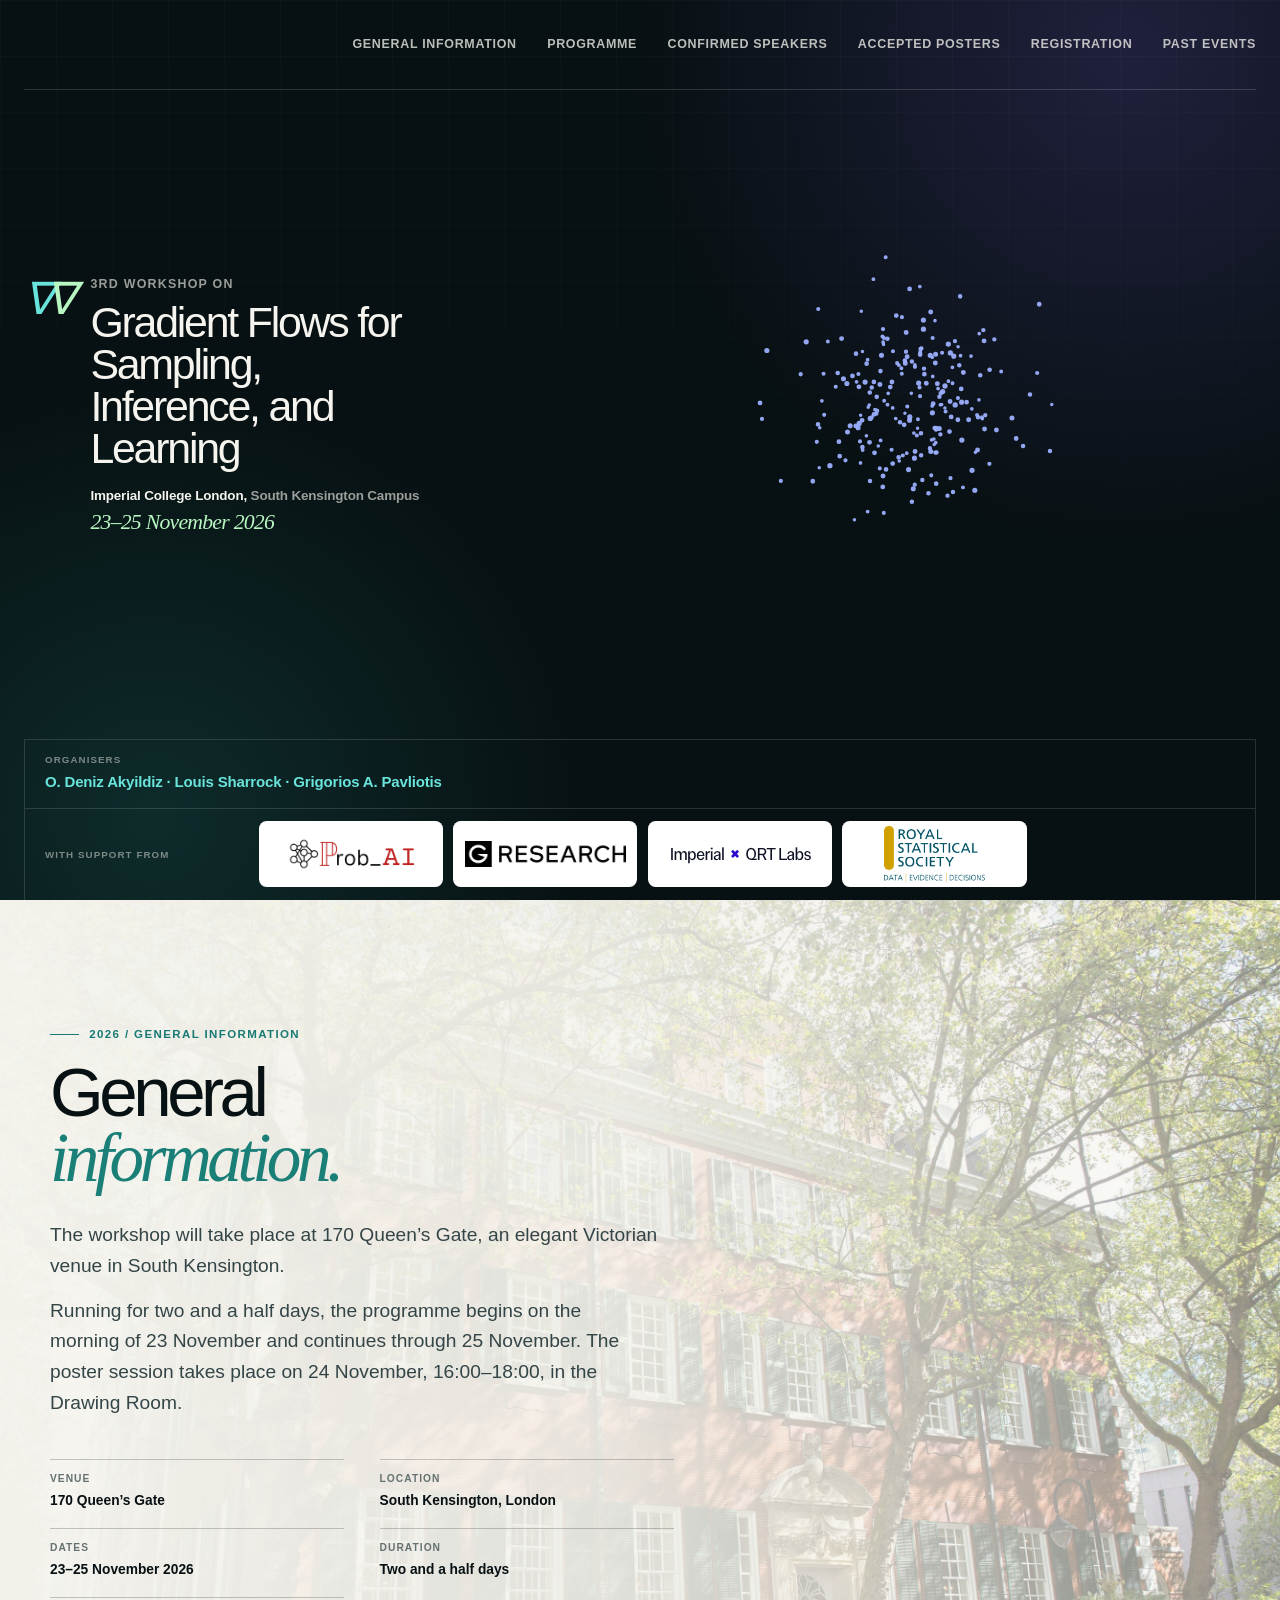
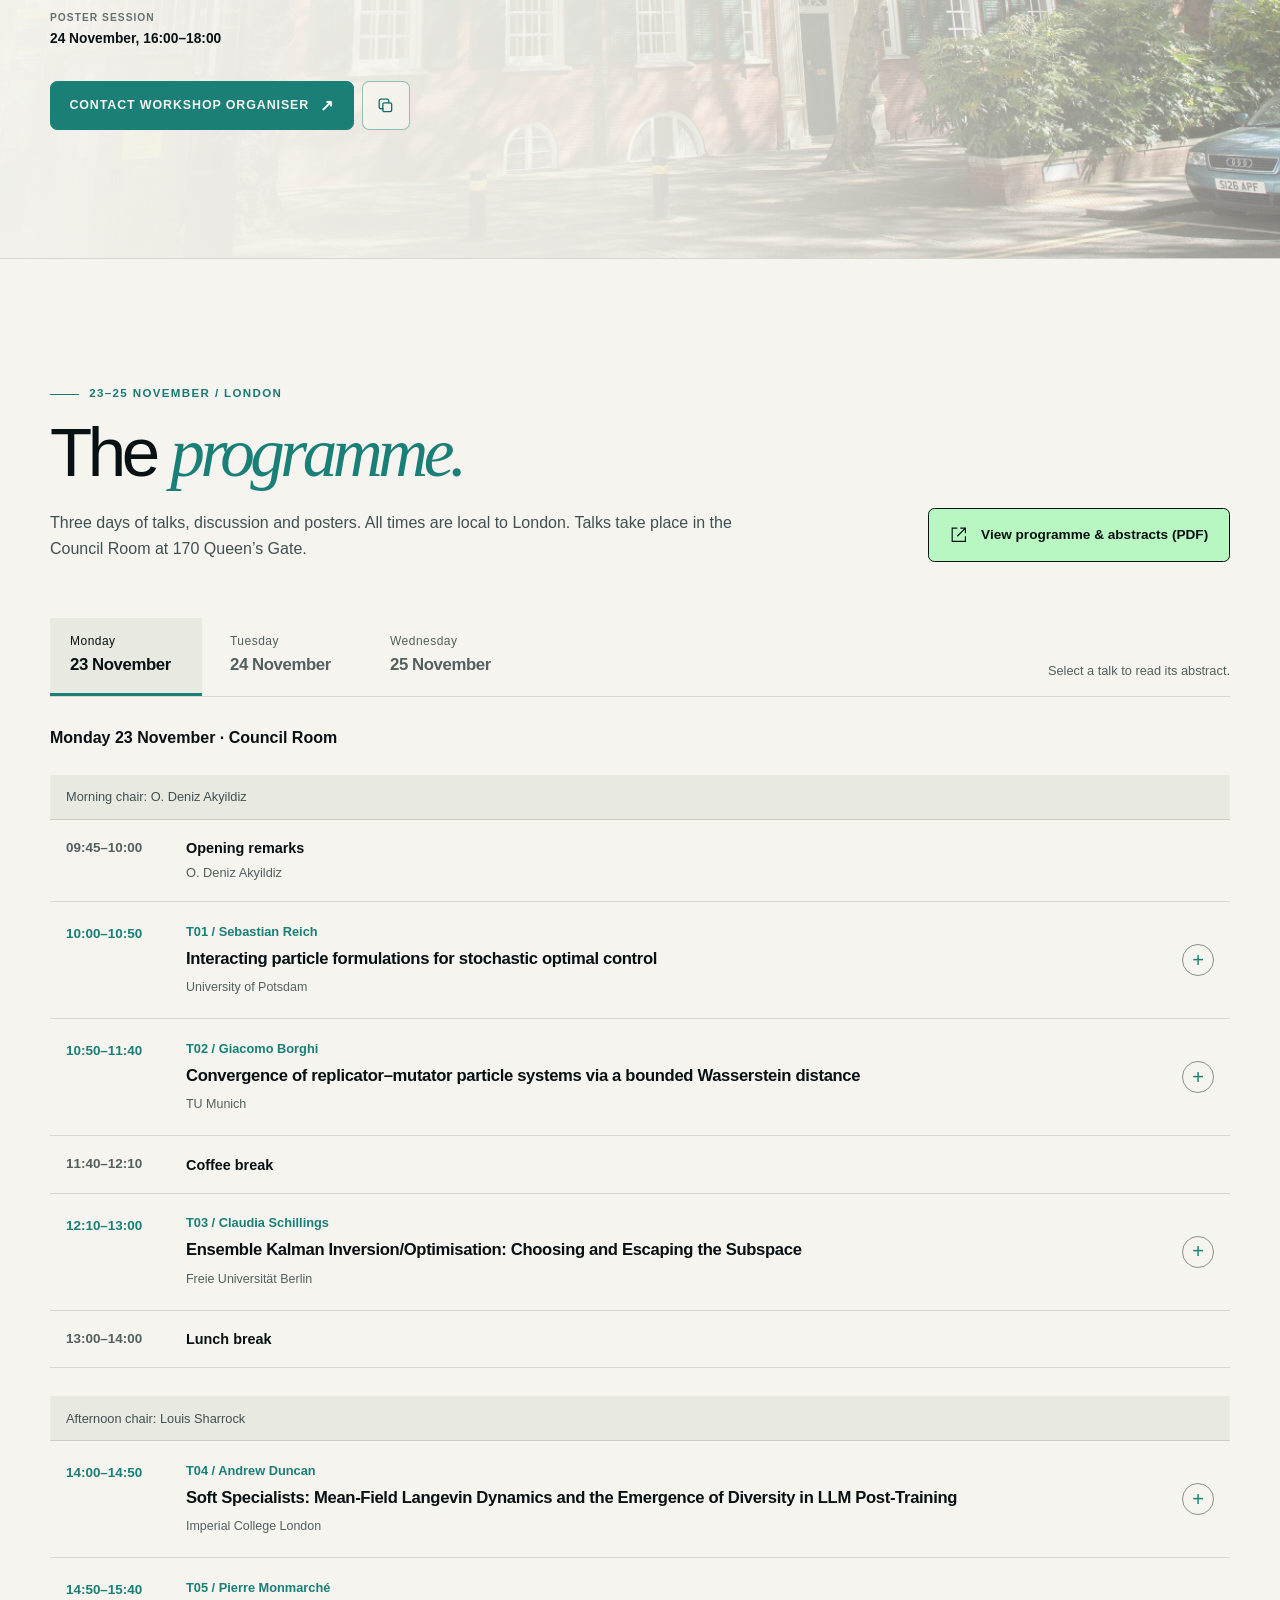
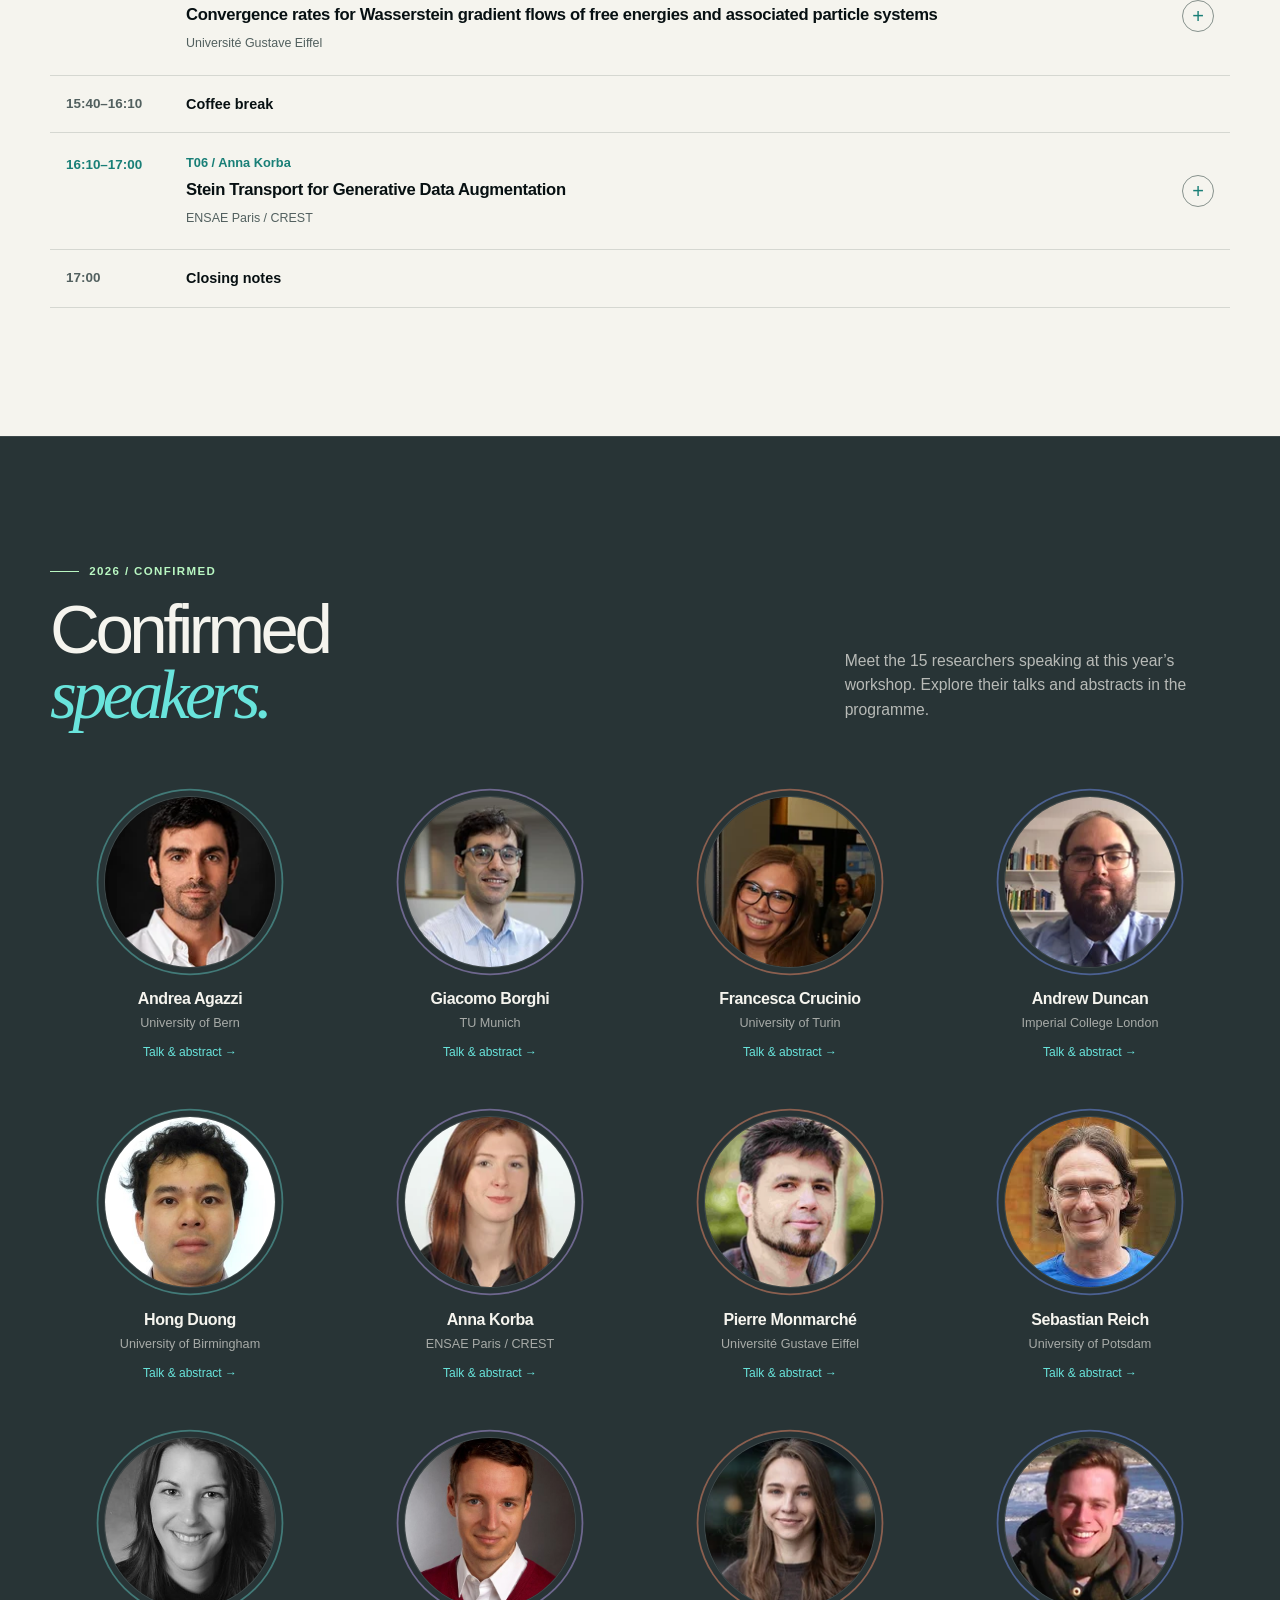
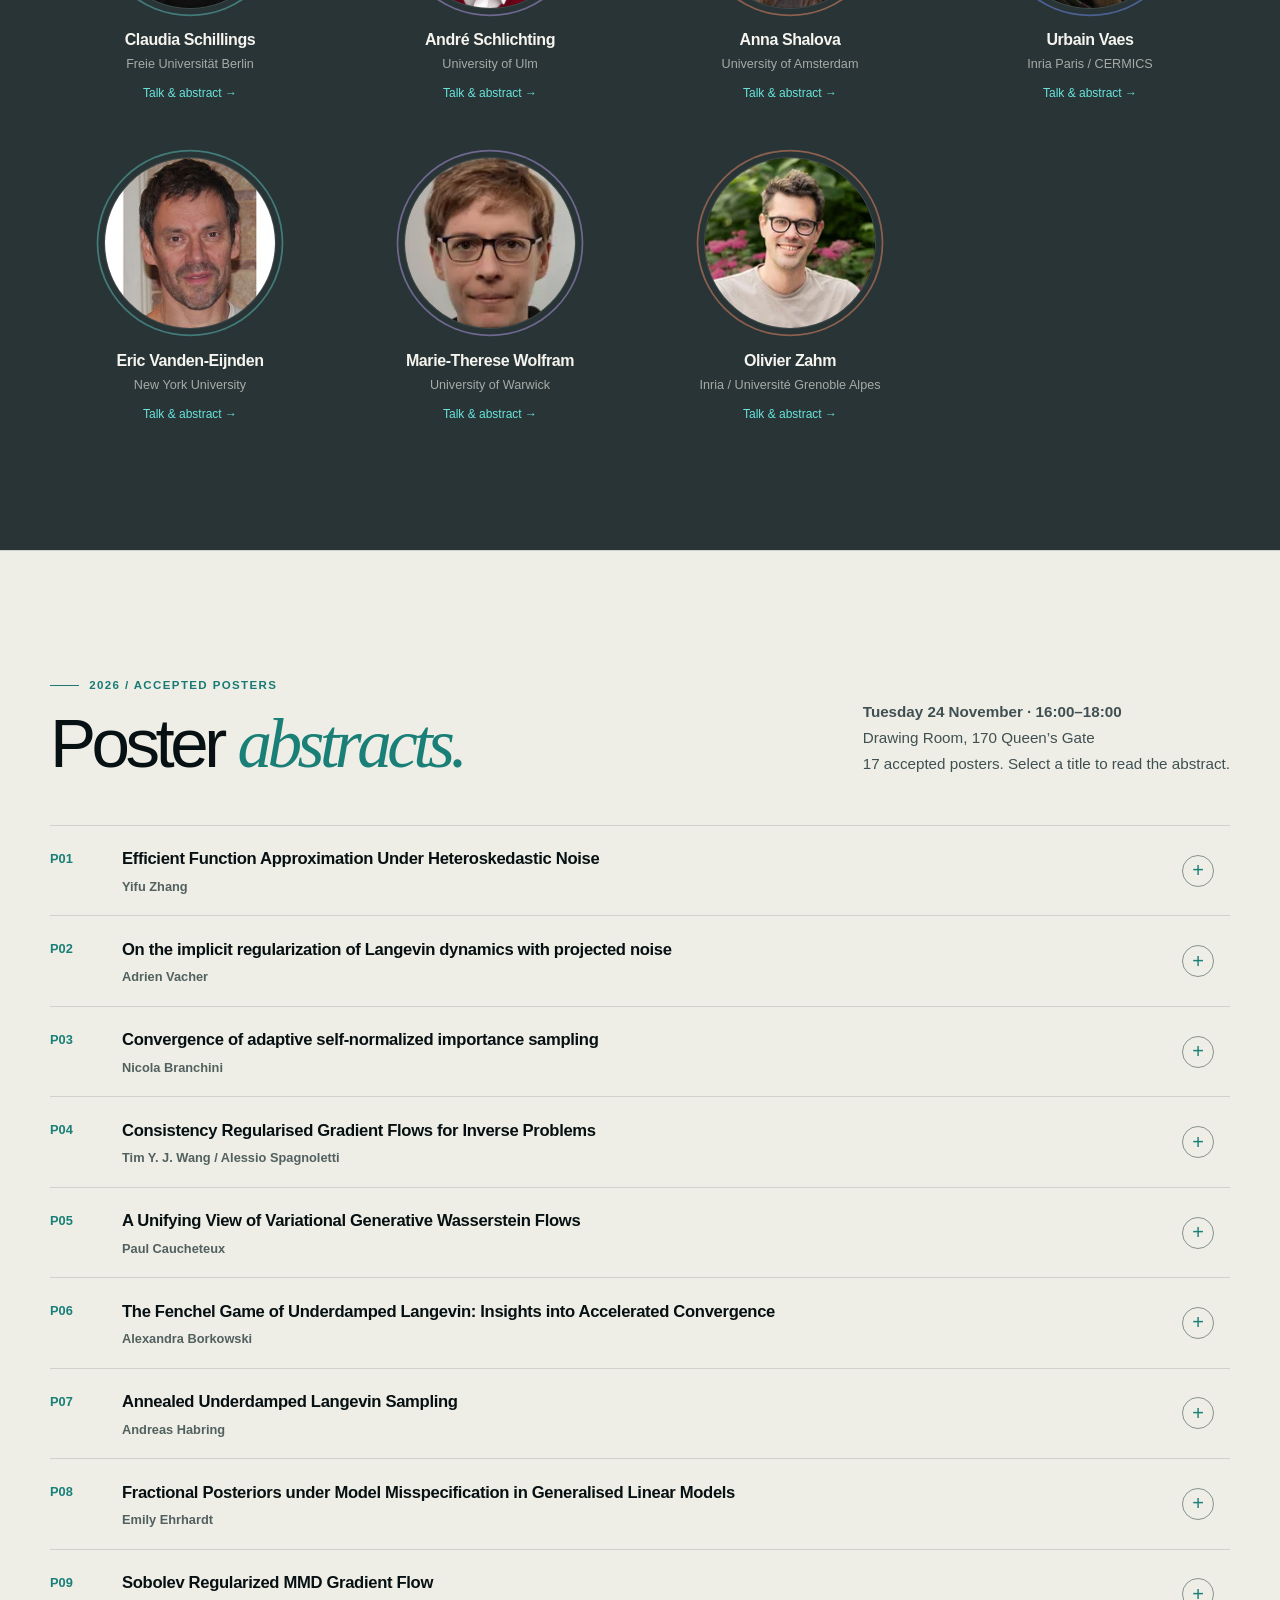
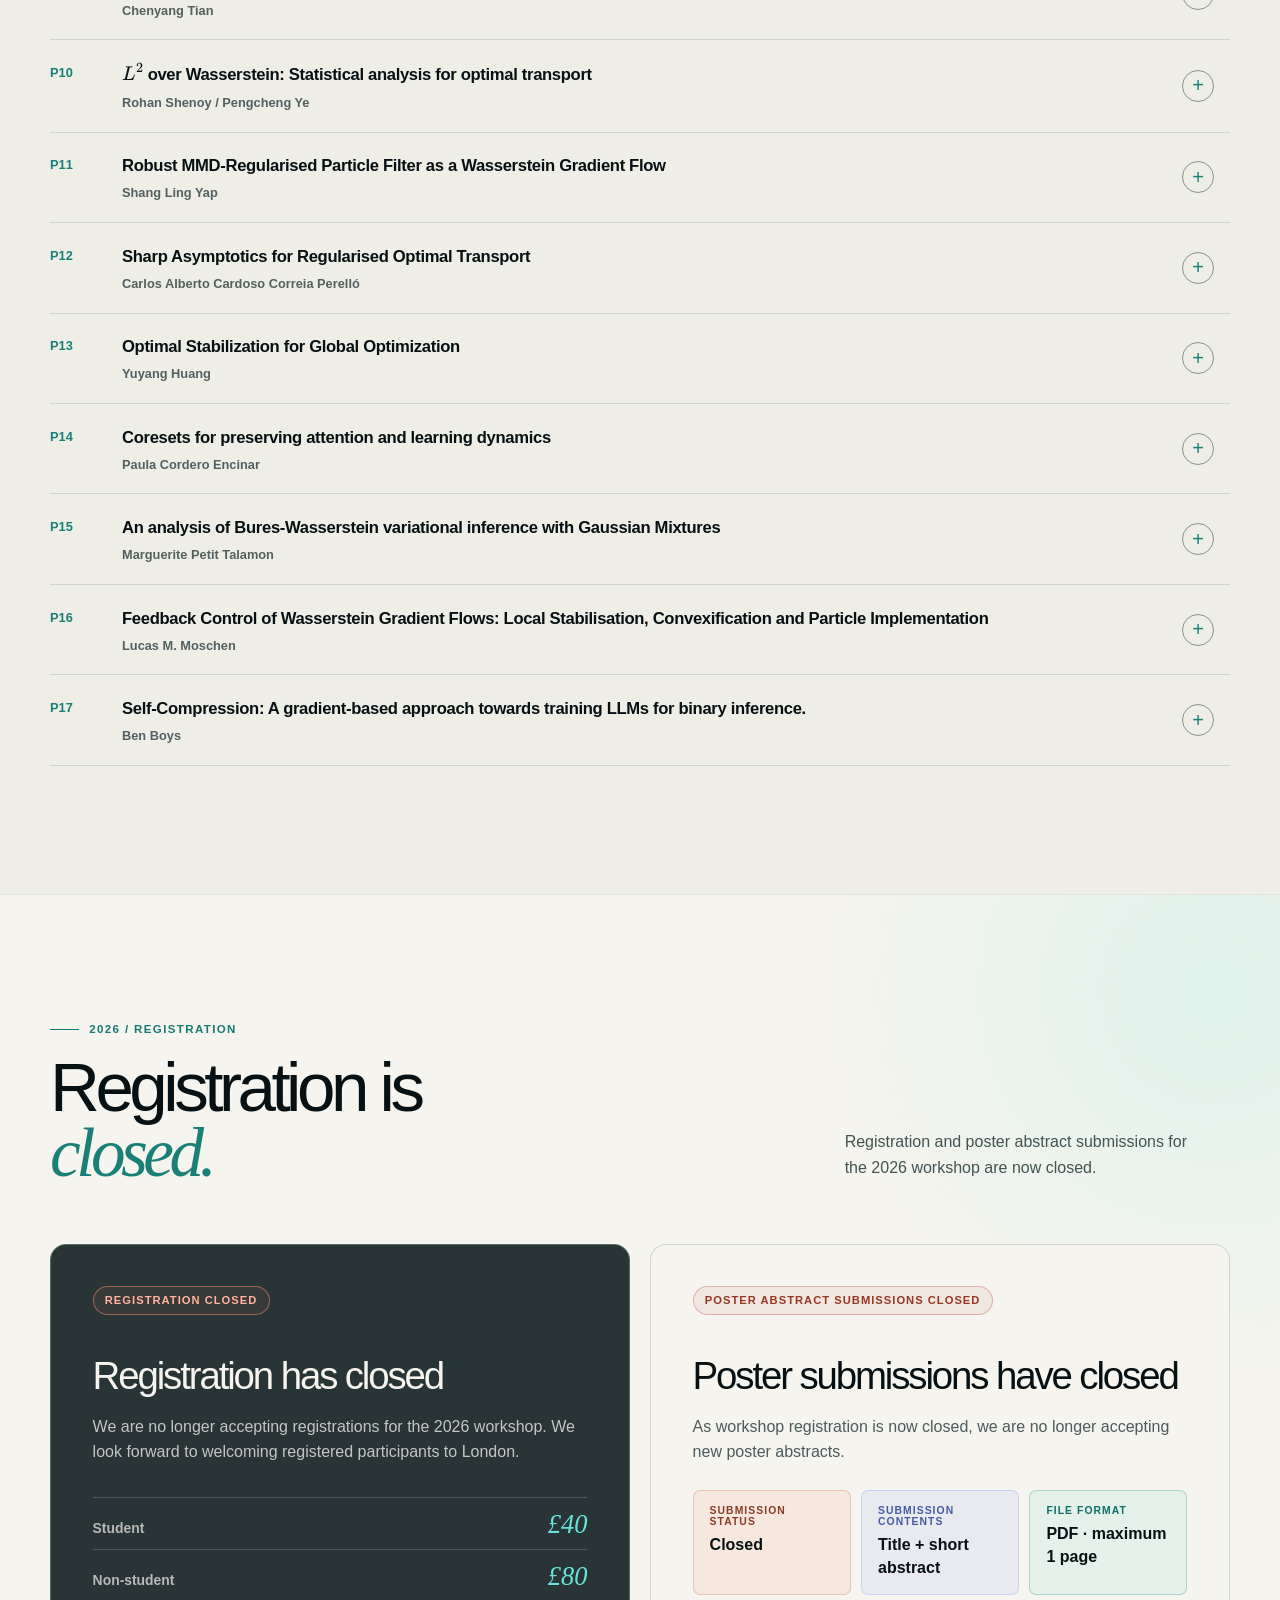
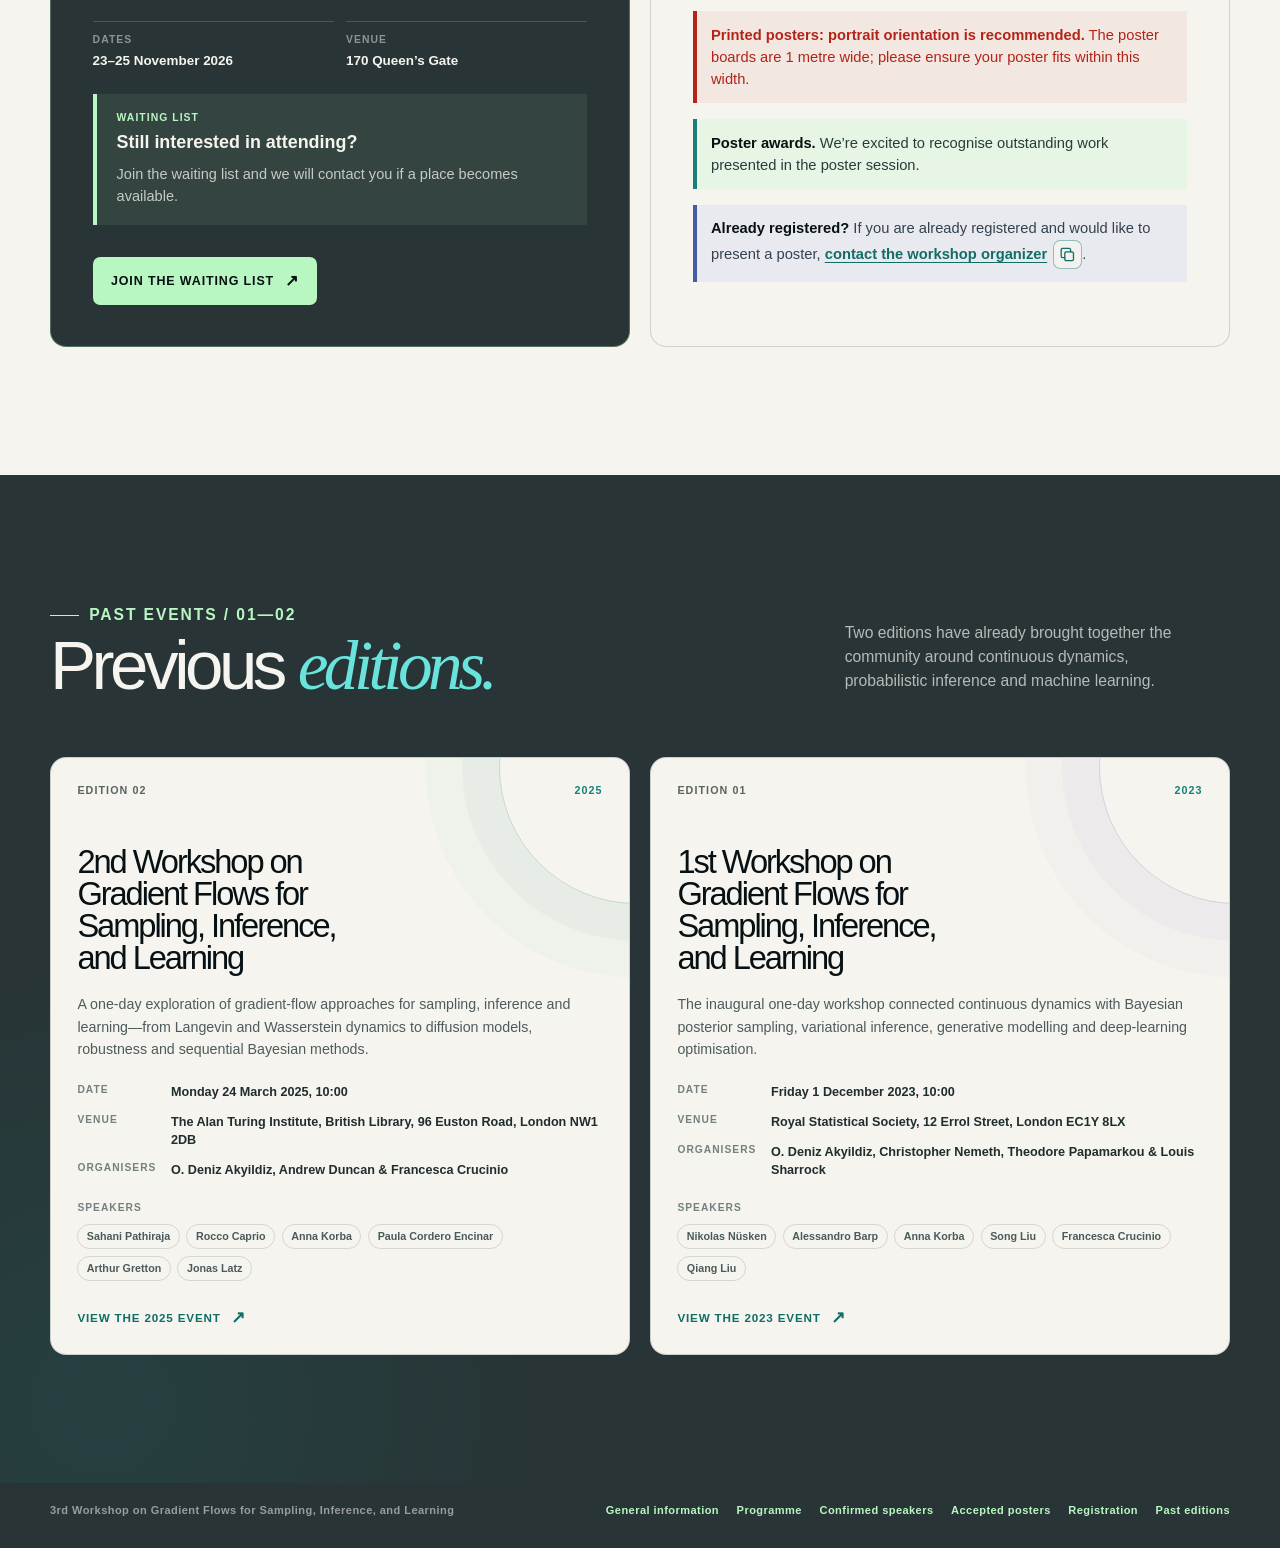
==== commit 791e15c4: "Open programme PDF in browser instead of forcing download" ====
--- a/index.html
+++ b/index.html
@@ -2382,13 +2382,13 @@
               <h2 class="section-title" id="programme-title">The <em>programme.</em></h2>
               <p class="programme-intro">Three days of talks, discussion and posters. All times are local to London. Talks take place in the Council Room at 170 Queen’s Gate.</p>
             </div>
-            <a class="programme-download" href="programme/gradient-flows-2026-programme.pdf" download="gradient-flows-2026-programme.pdf">
-              <svg viewBox="0 0 24 24" fill="none" stroke="currentColor" stroke-width="1.6" aria-hidden="true"><path d="M12 3v12m-5-5 5 5 5-5M4 16v5h16v-5" /></svg>
-              Programme &amp; abstracts (PDF)
+            <a class="programme-download" href="programme/gradient-flows-2026-programme.pdf" target="_blank" rel="noopener">
+              <svg viewBox="0 0 24 24" fill="none" stroke="currentColor" stroke-width="1.6" aria-hidden="true"><path d="M14 3h7v7m0-7L10 14M10 3H3v18h18v-7" /></svg>
+              View programme &amp; abstracts (PDF)
             </a>
           </div>
           <div id="programme-content"><p class="programme-fallback">Loading the programme…</p></div>
-          <noscript><p><a href="programme/gradient-flows-2026-programme.pdf">Download the programme and book of abstracts</a> to view the timetable and all abstracts.</p></noscript>
+          <noscript><p><a href="programme/gradient-flows-2026-programme.pdf" target="_blank" rel="noopener">View the programme and book of abstracts</a> for the timetable and all abstracts.</p></noscript>
         </div>
       </section>
 
@@ -2538,7 +2538,7 @@
             <p class="posters-meta"><strong>Tuesday 24 November · 16:00–18:00</strong><br />Drawing Room, 170 Queen’s Gate<br />17 accepted posters. Select a title to read the abstract.</p>
           </div>
           <div id="poster-abstracts-content"><p class="programme-fallback">Loading the accepted posters…</p></div>
-          <noscript><p>All accepted poster abstracts are included in the <a href="programme/gradient-flows-2026-programme.pdf">programme PDF</a>.</p></noscript>
+          <noscript><p>All accepted poster abstracts are included in the <a href="programme/gradient-flows-2026-programme.pdf" target="_blank" rel="noopener">programme PDF</a>.</p></noscript>
         </div>
       </section>
 
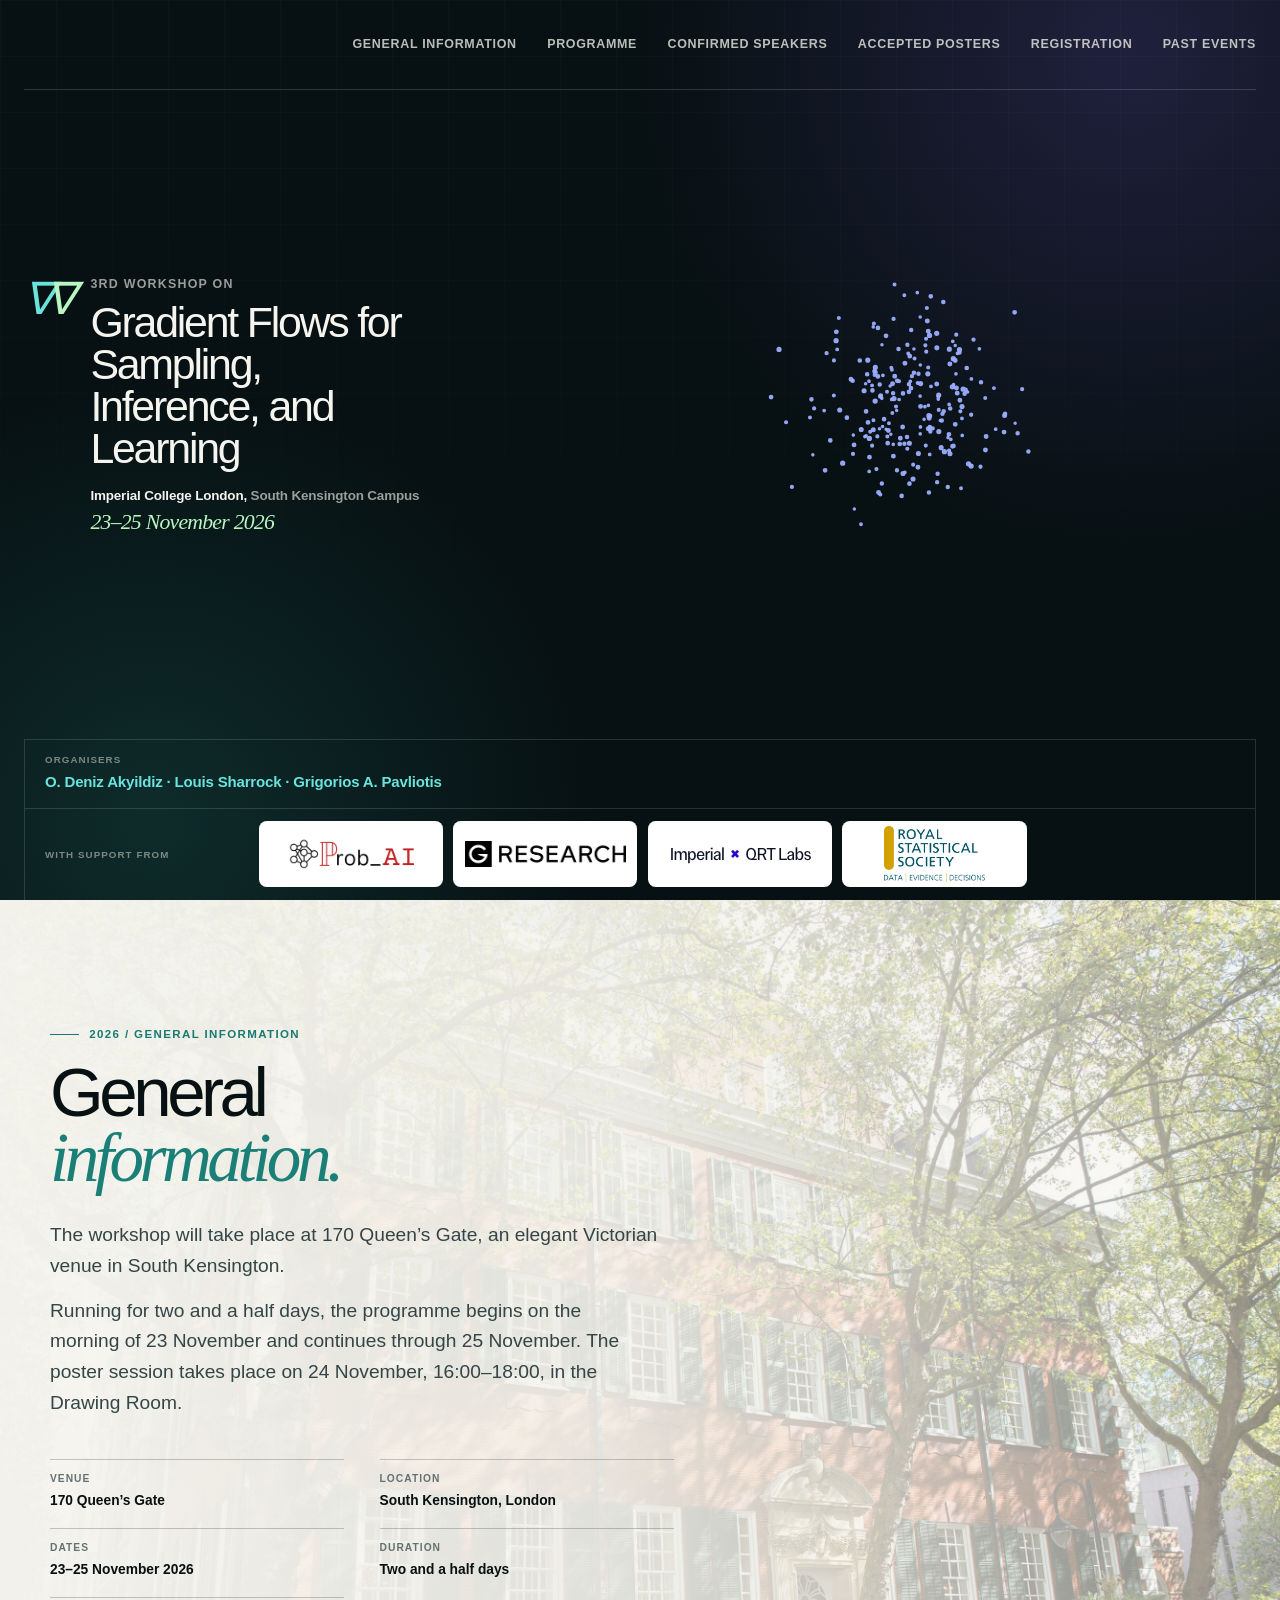
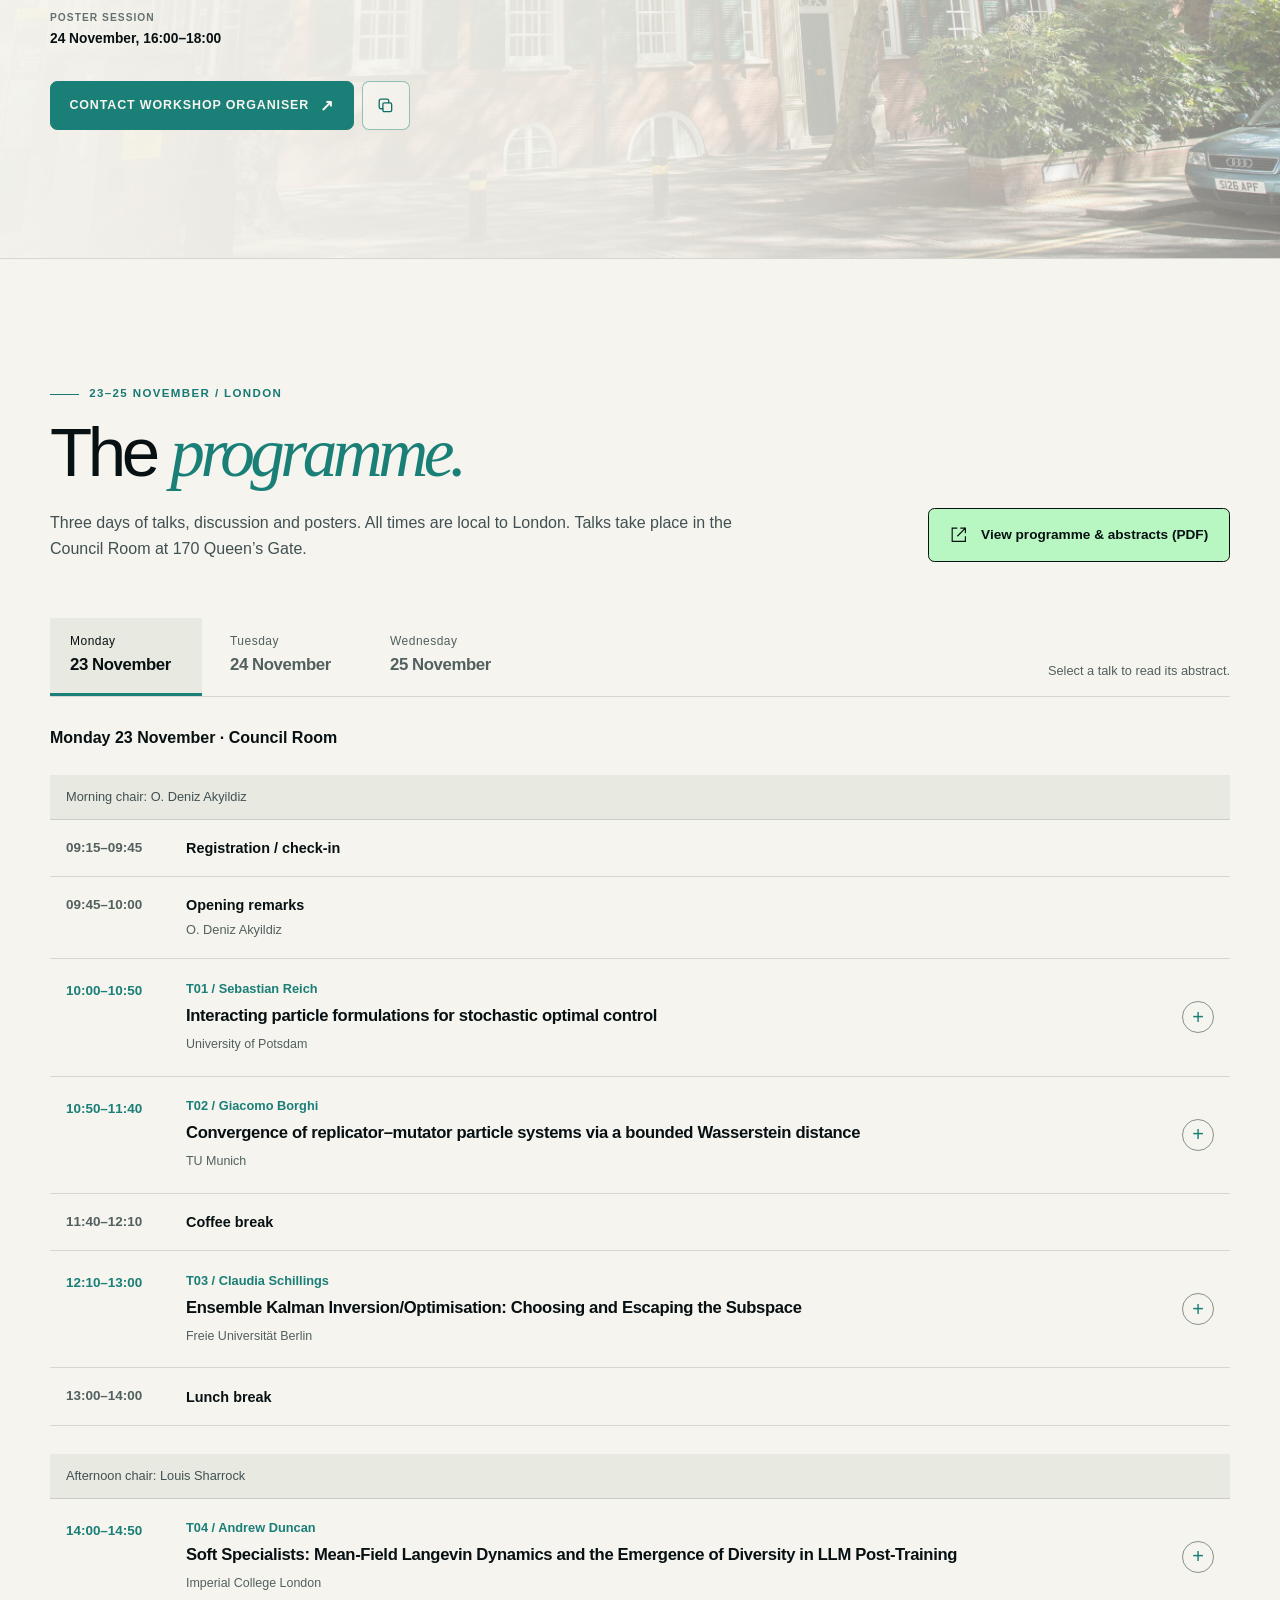
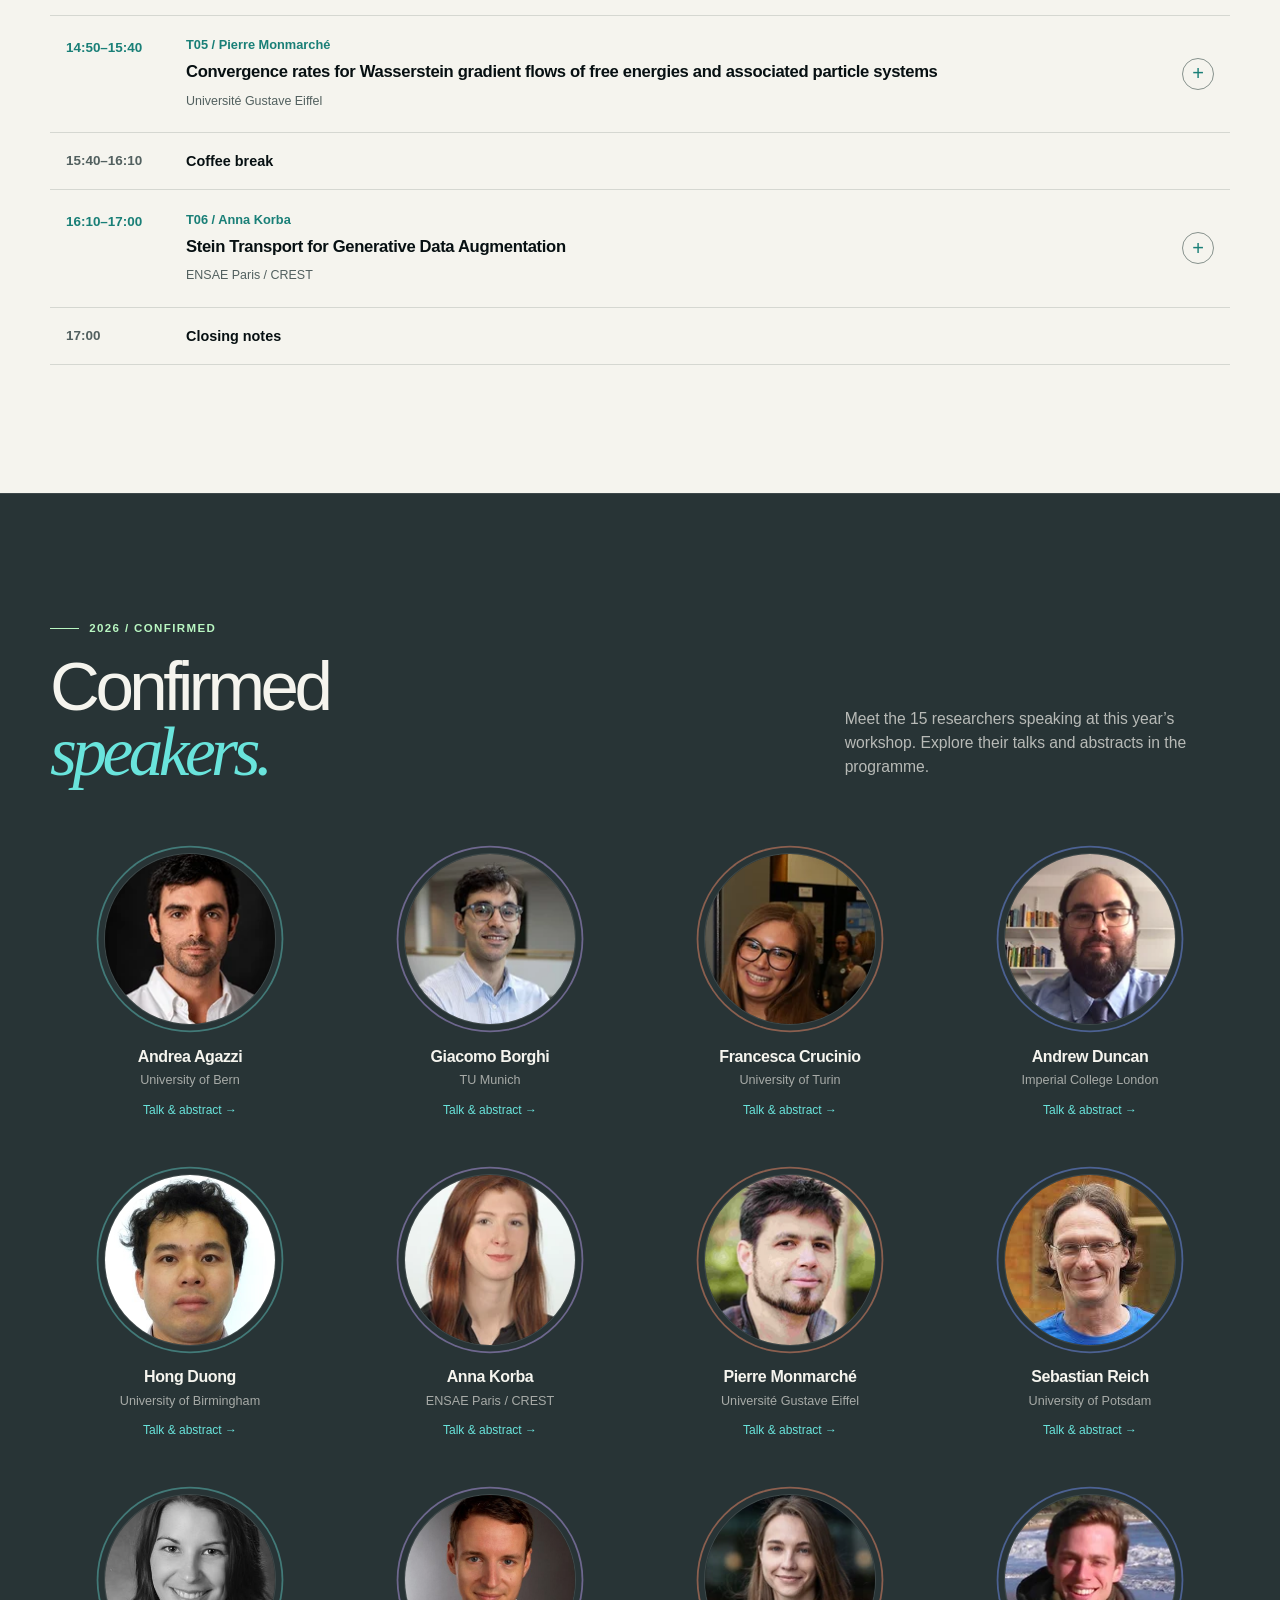
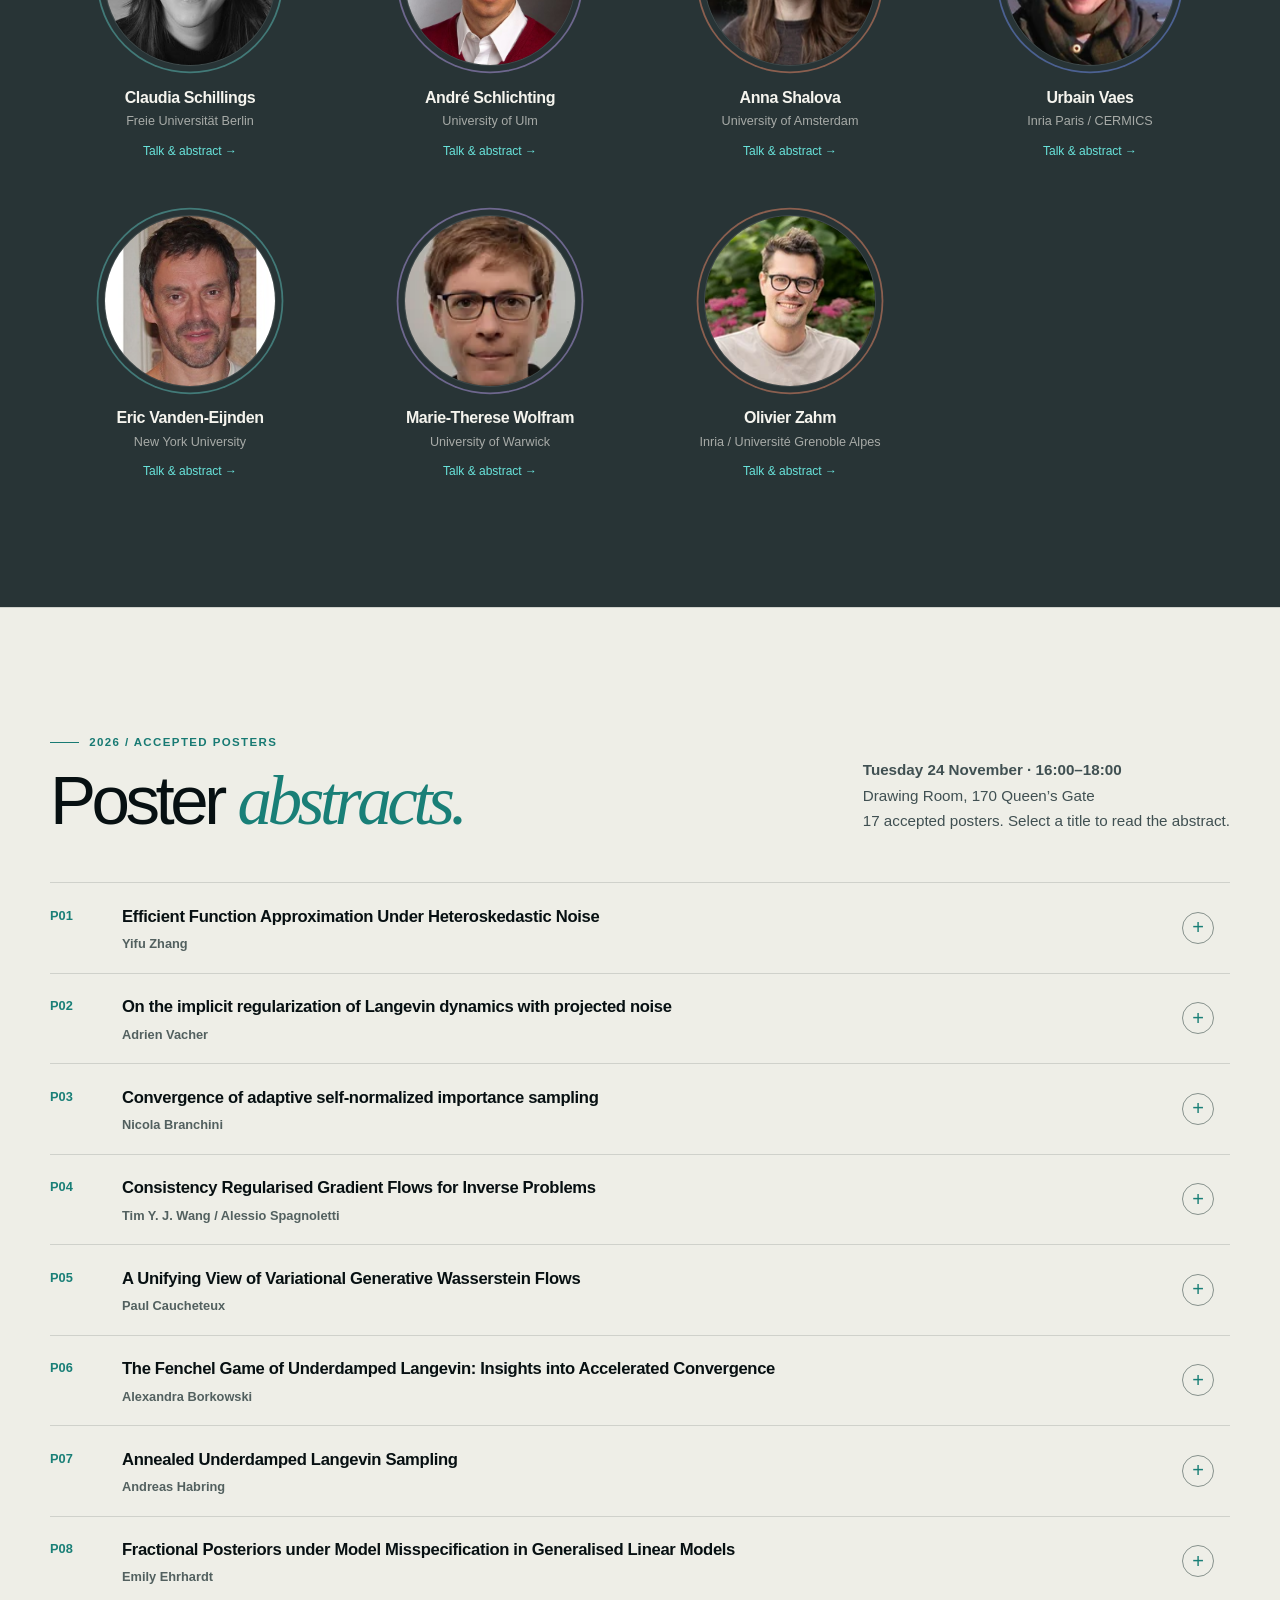
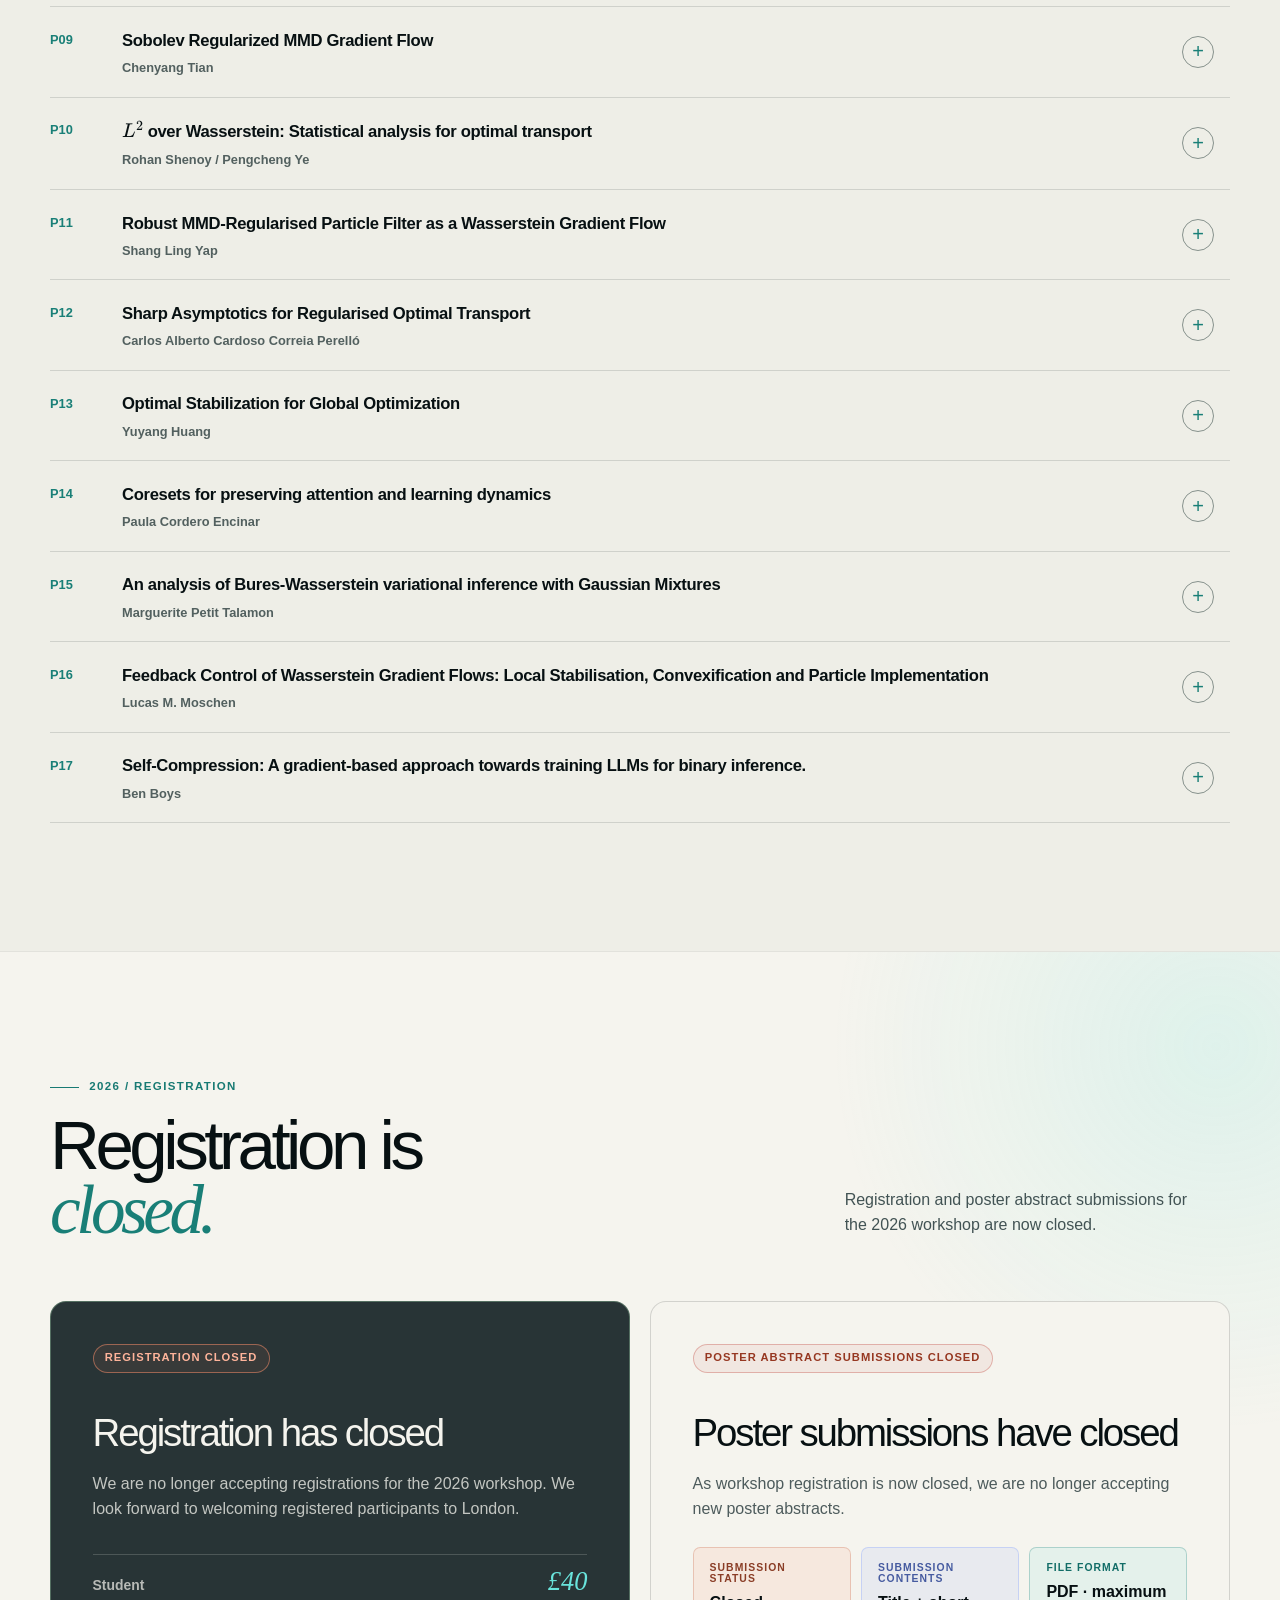
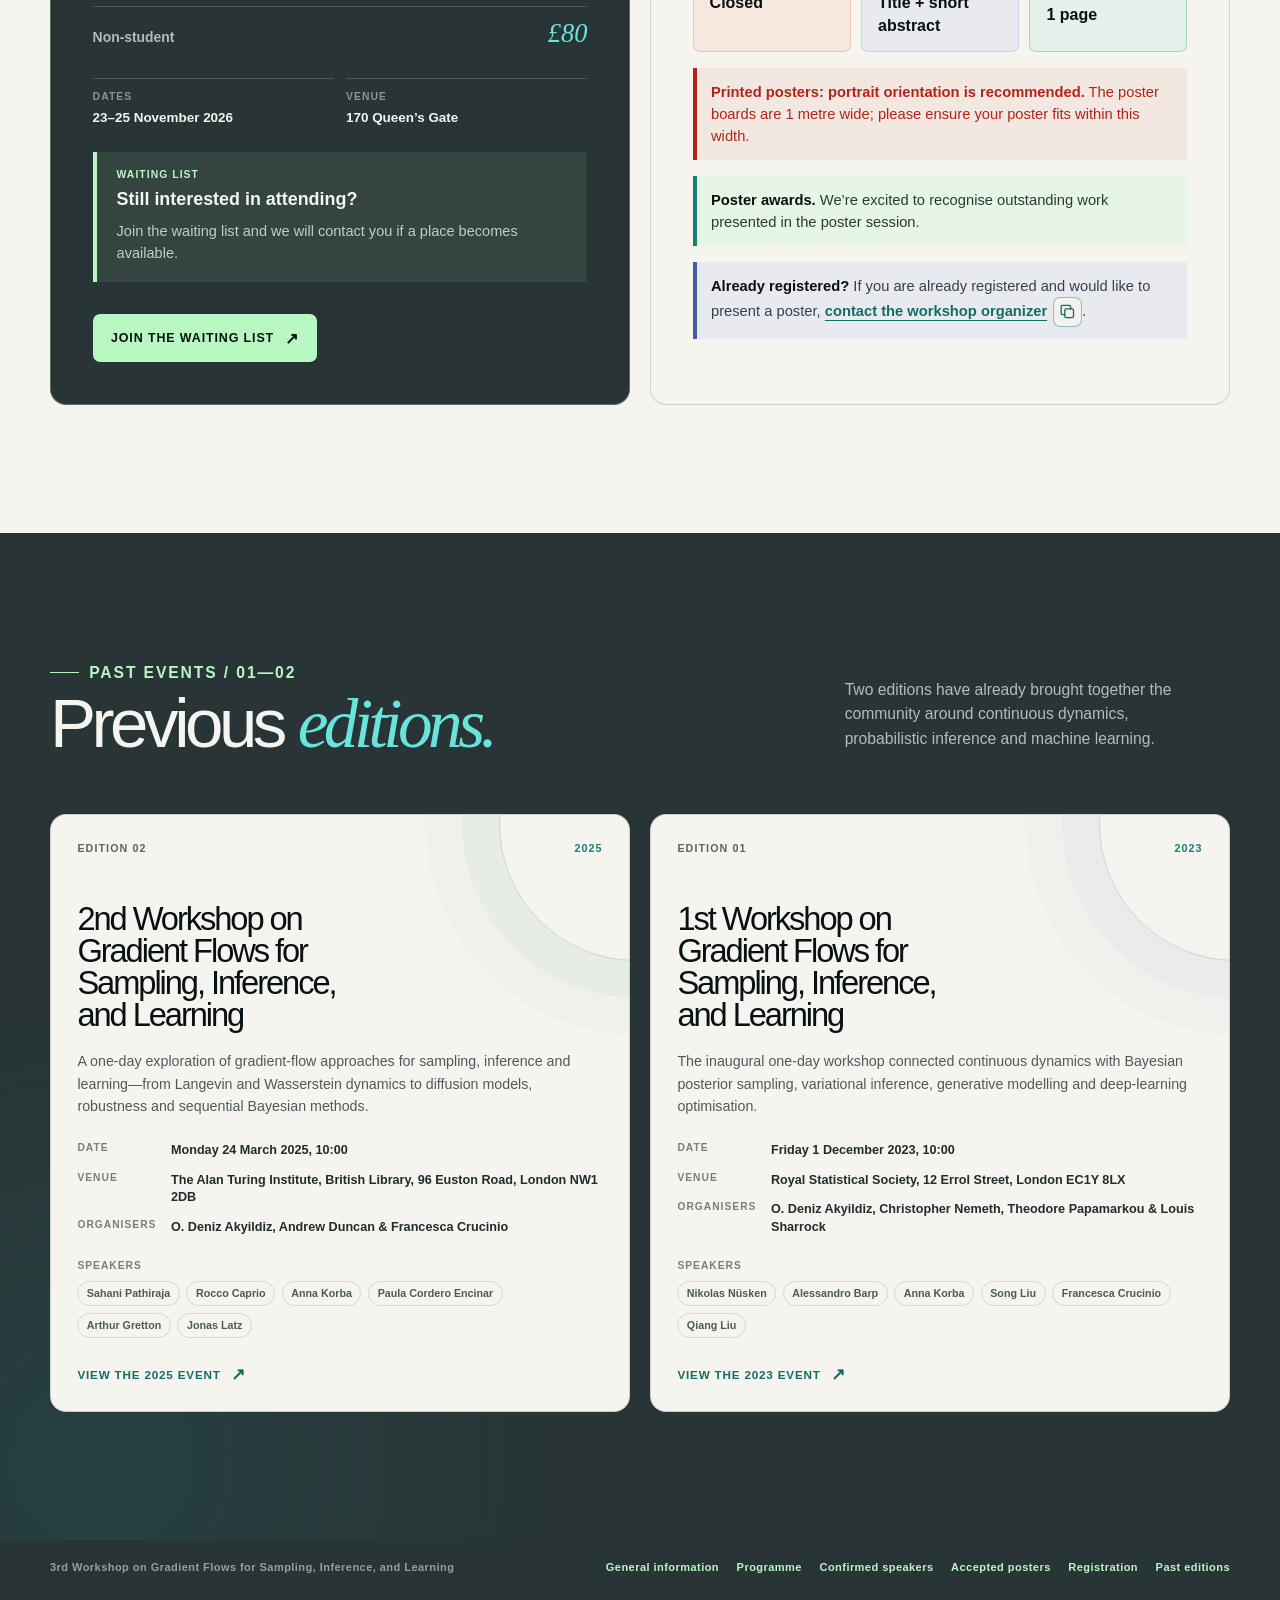
==== commit 94e8bf50: "Add 09:15 Monday check-in to programme and PDF" ====
--- a/index.html
+++ b/index.html
@@ -1981,6 +1981,13 @@
           "kind": "session",
           "time": "",
           "title": "Morning chair: O. Deniz Akyildiz"
+        },
+        {
+          "kind": "event",
+          "time": "09:15–09:45",
+          "title": "Registration / check-in",
+          "titleHtml": "Registration / check-in",
+          "detailHtml": ""
         },
         {
           "kind": "event",
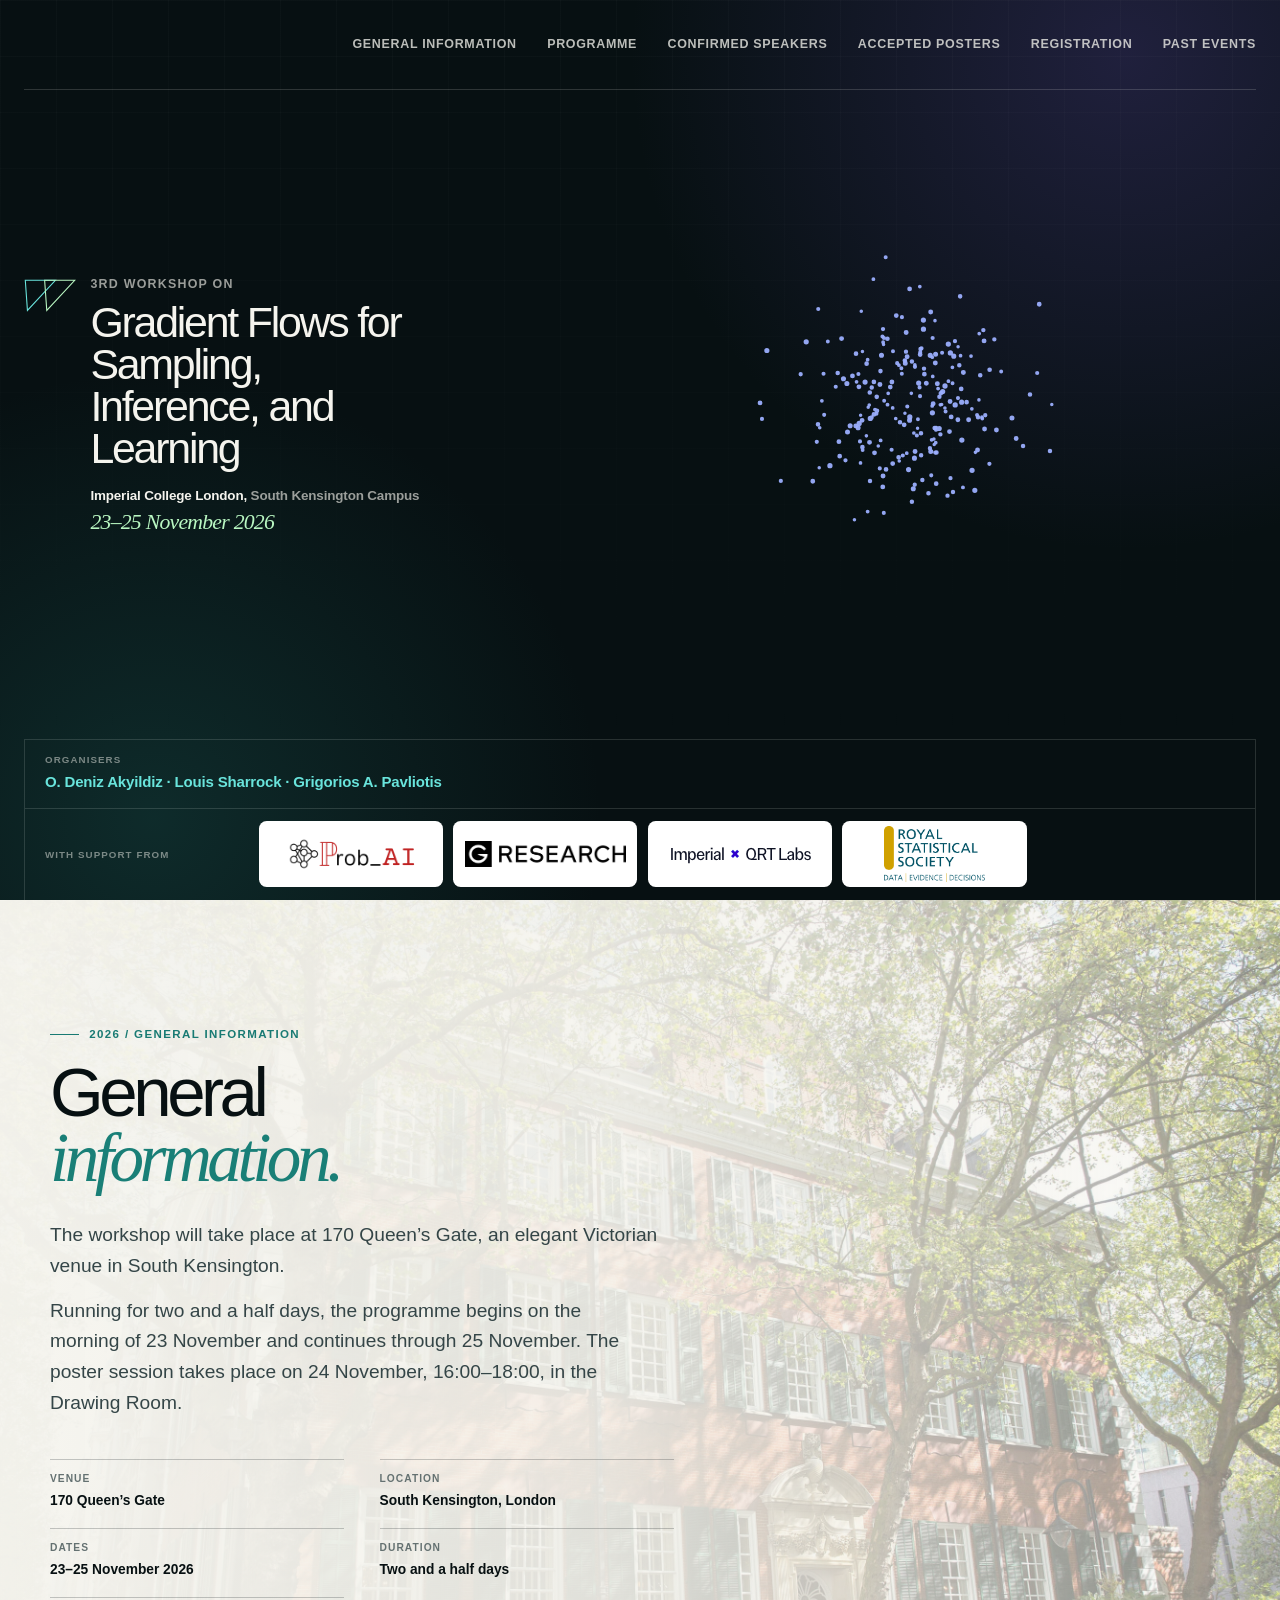
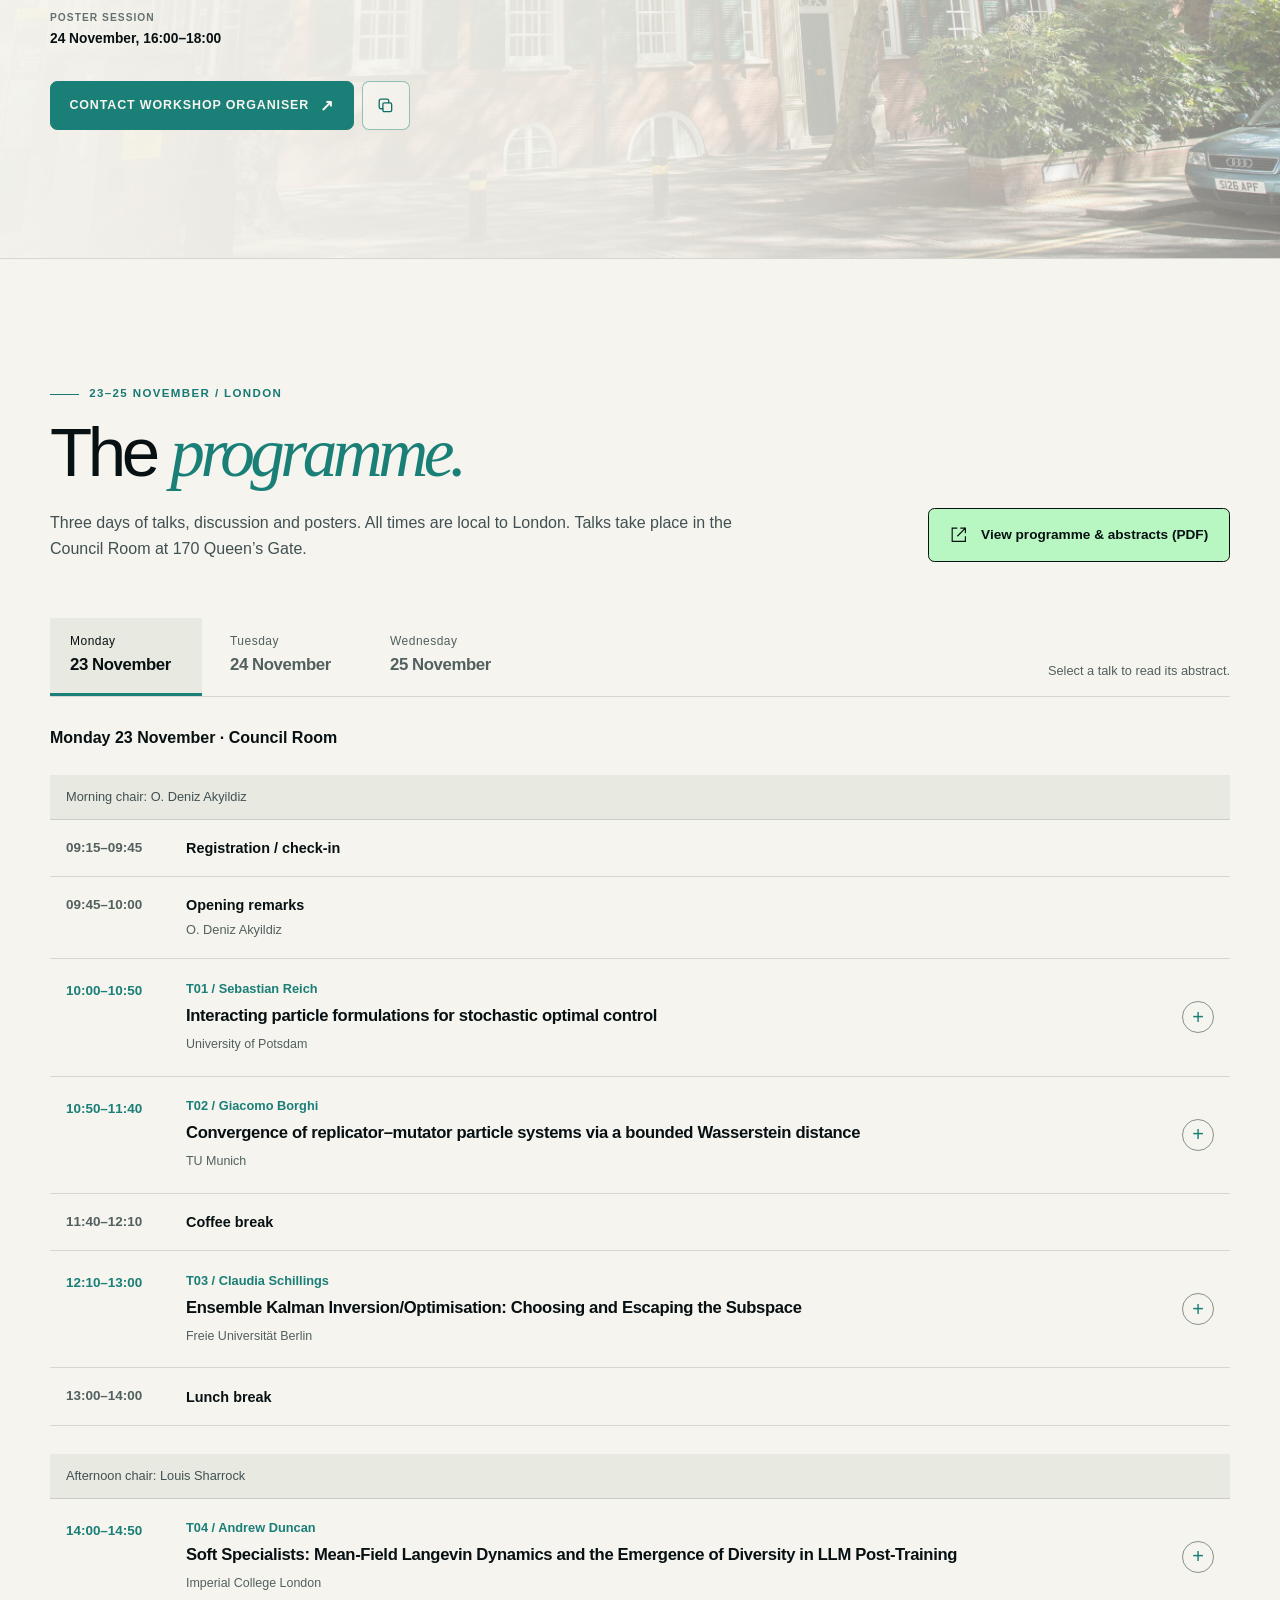
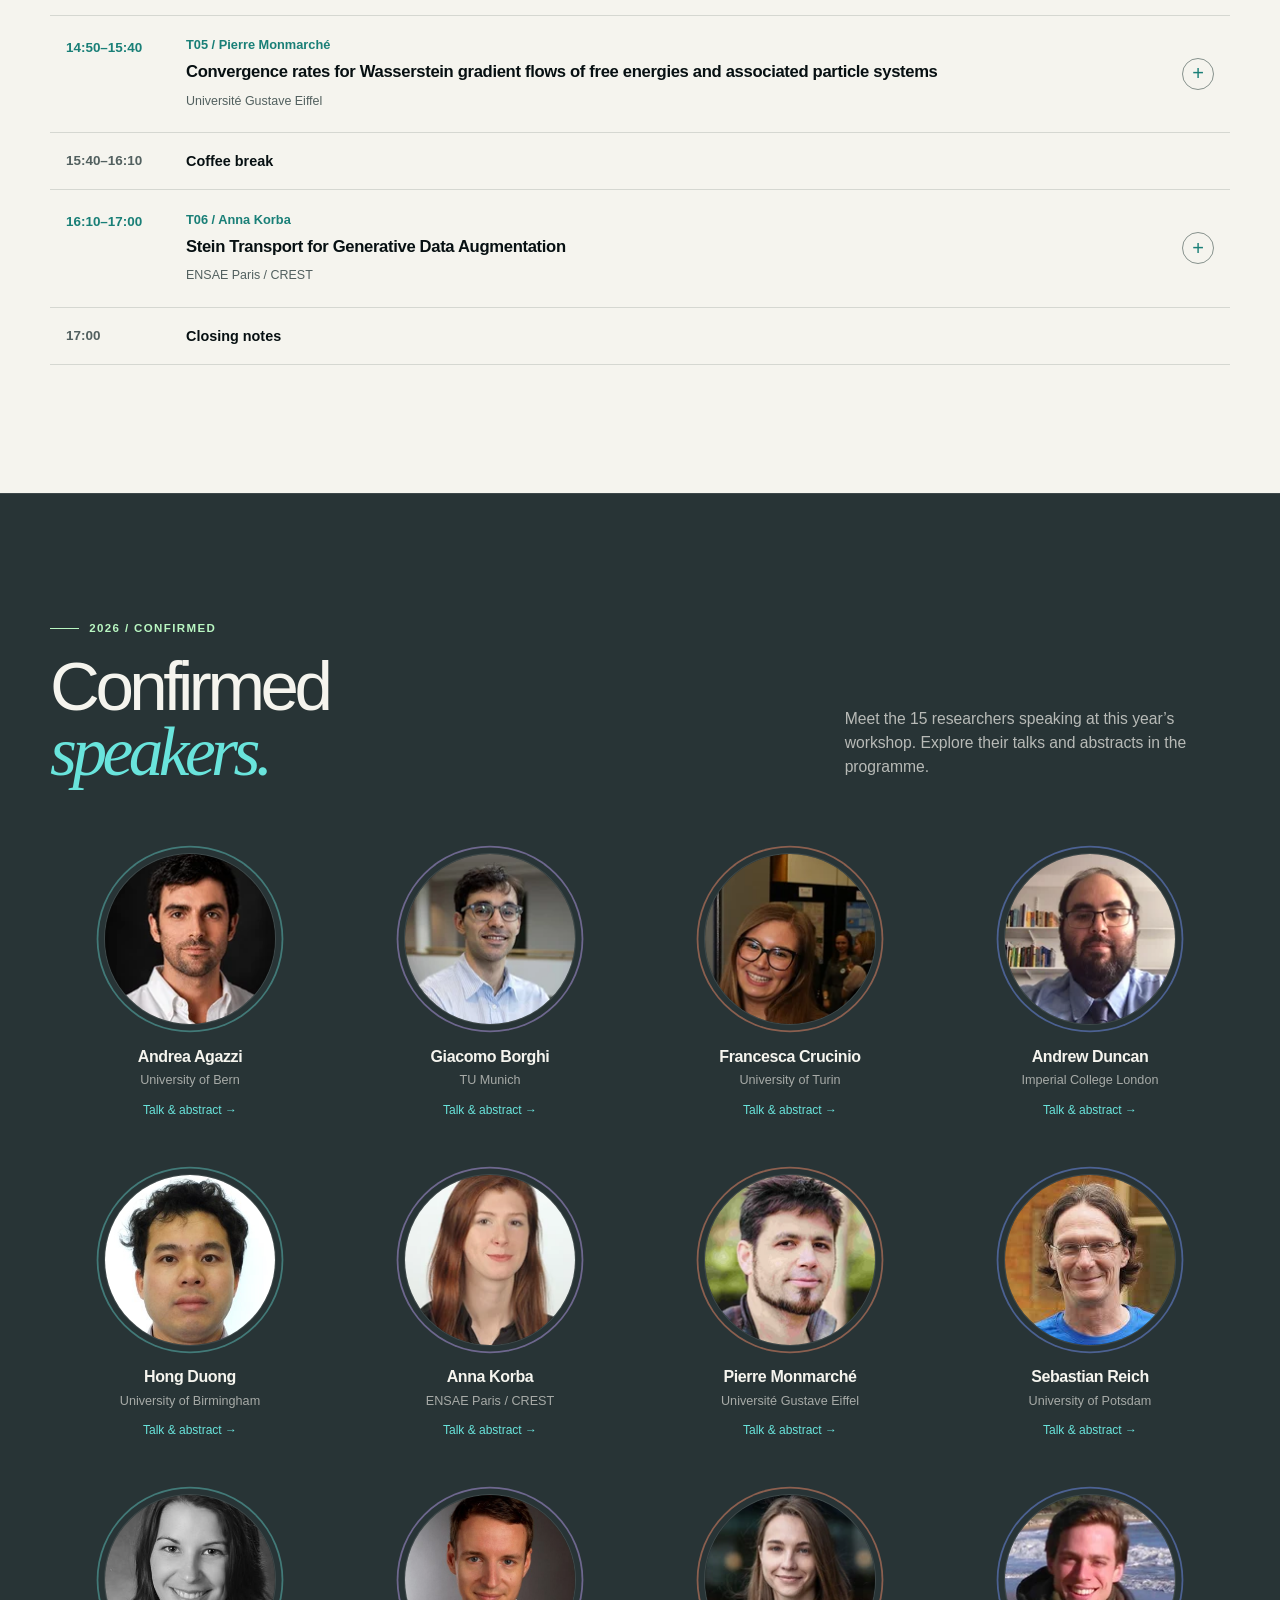
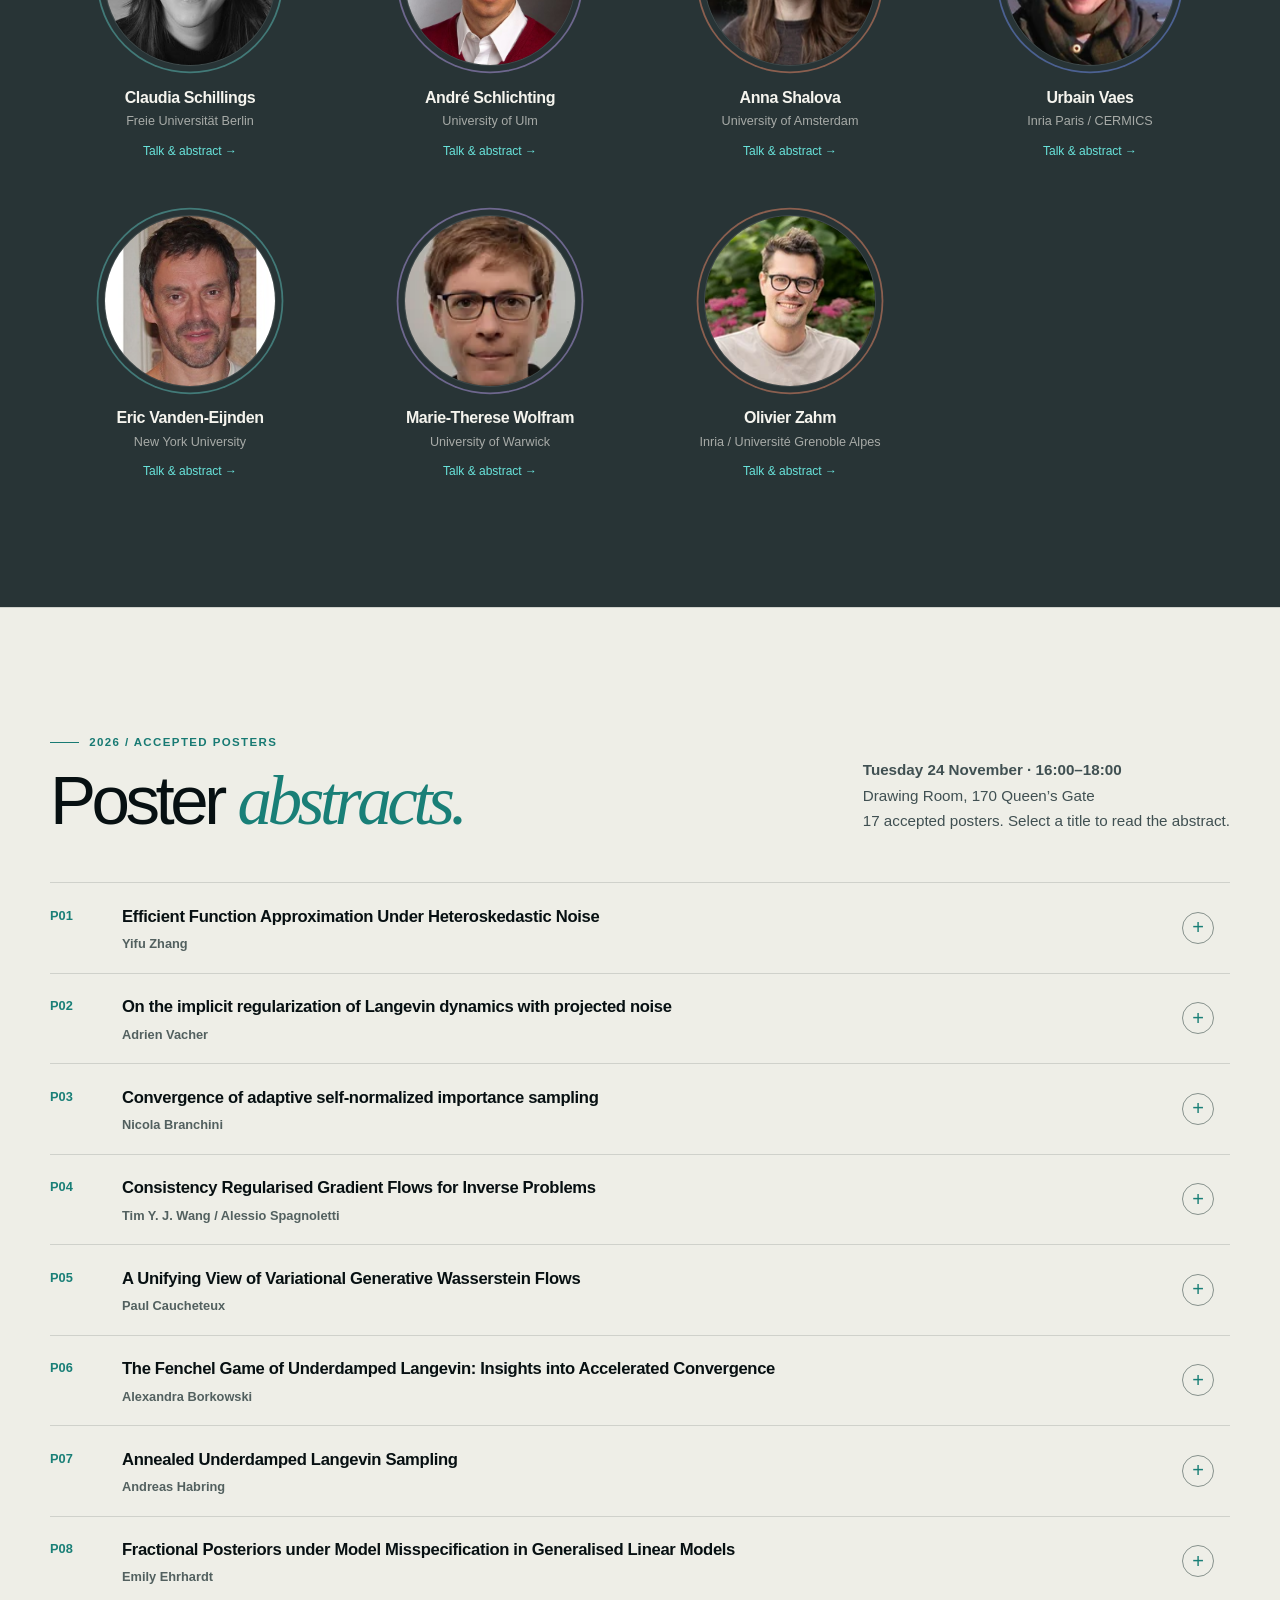
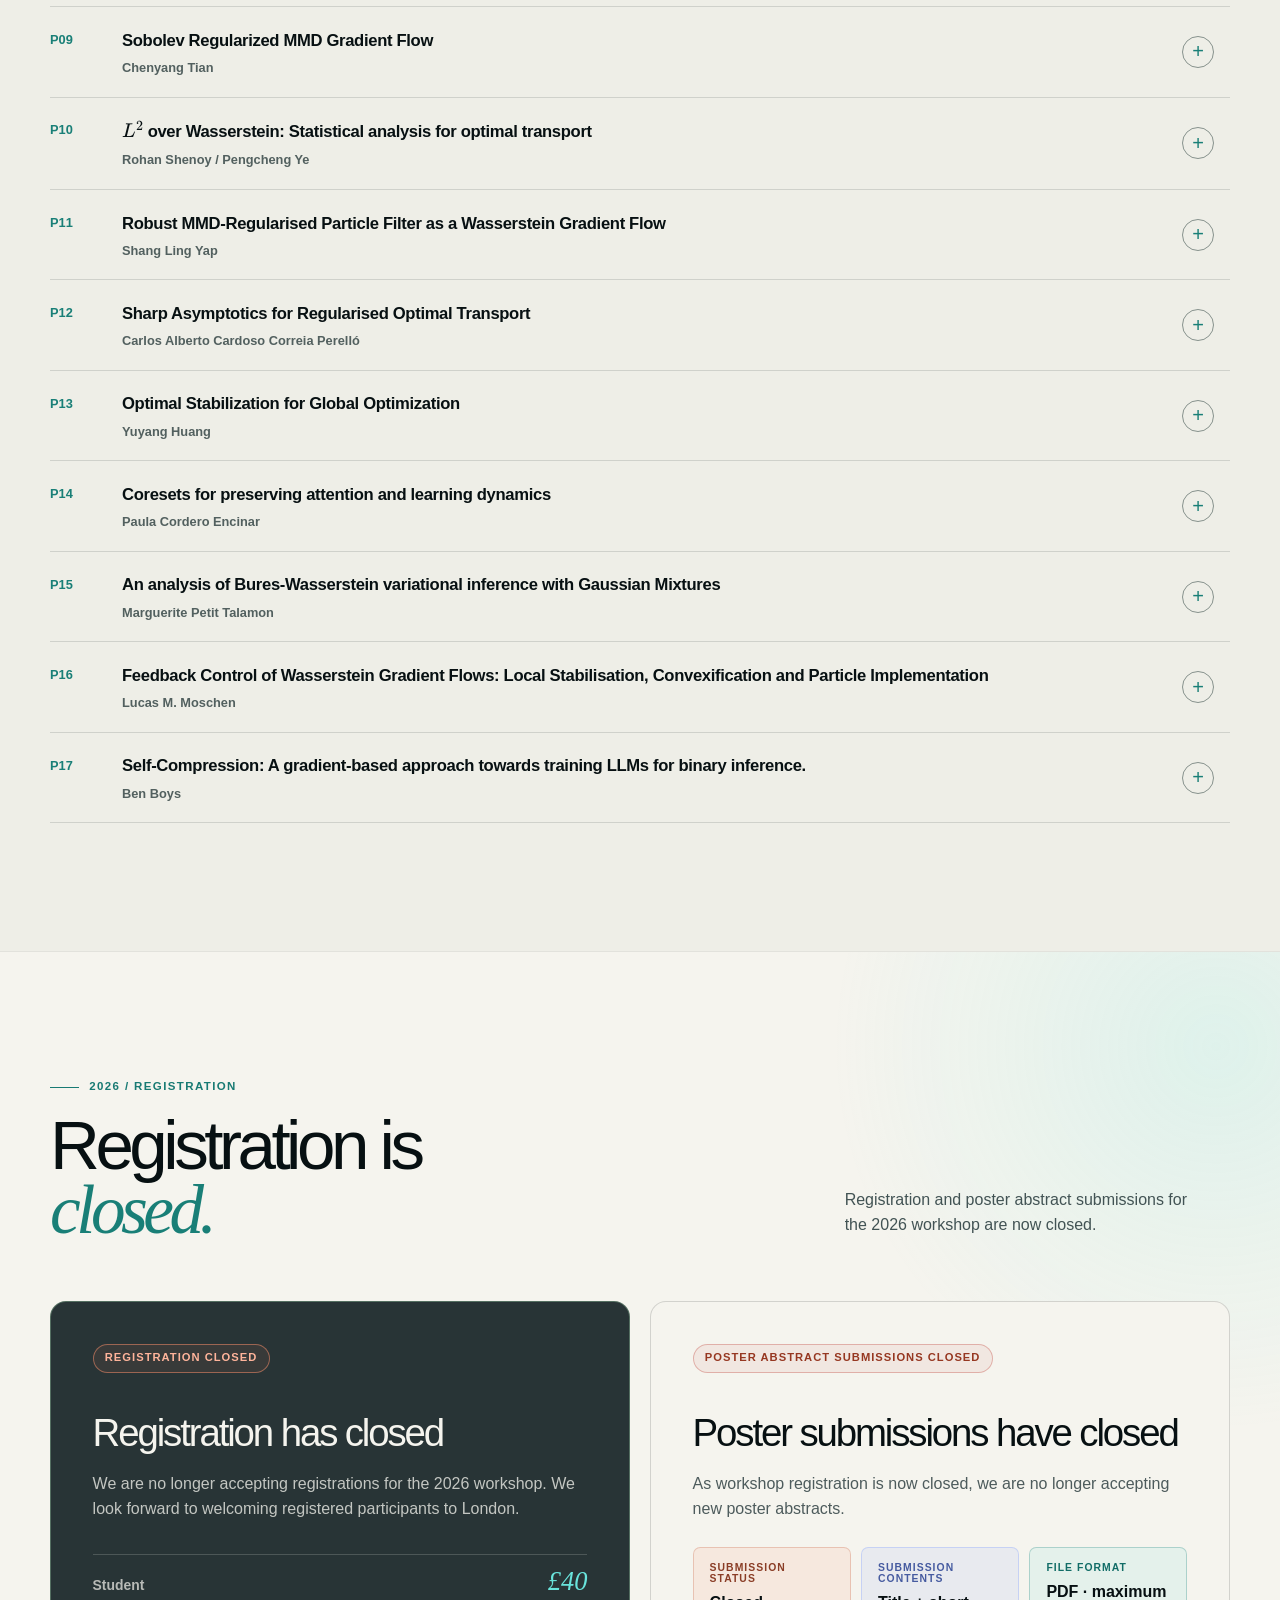
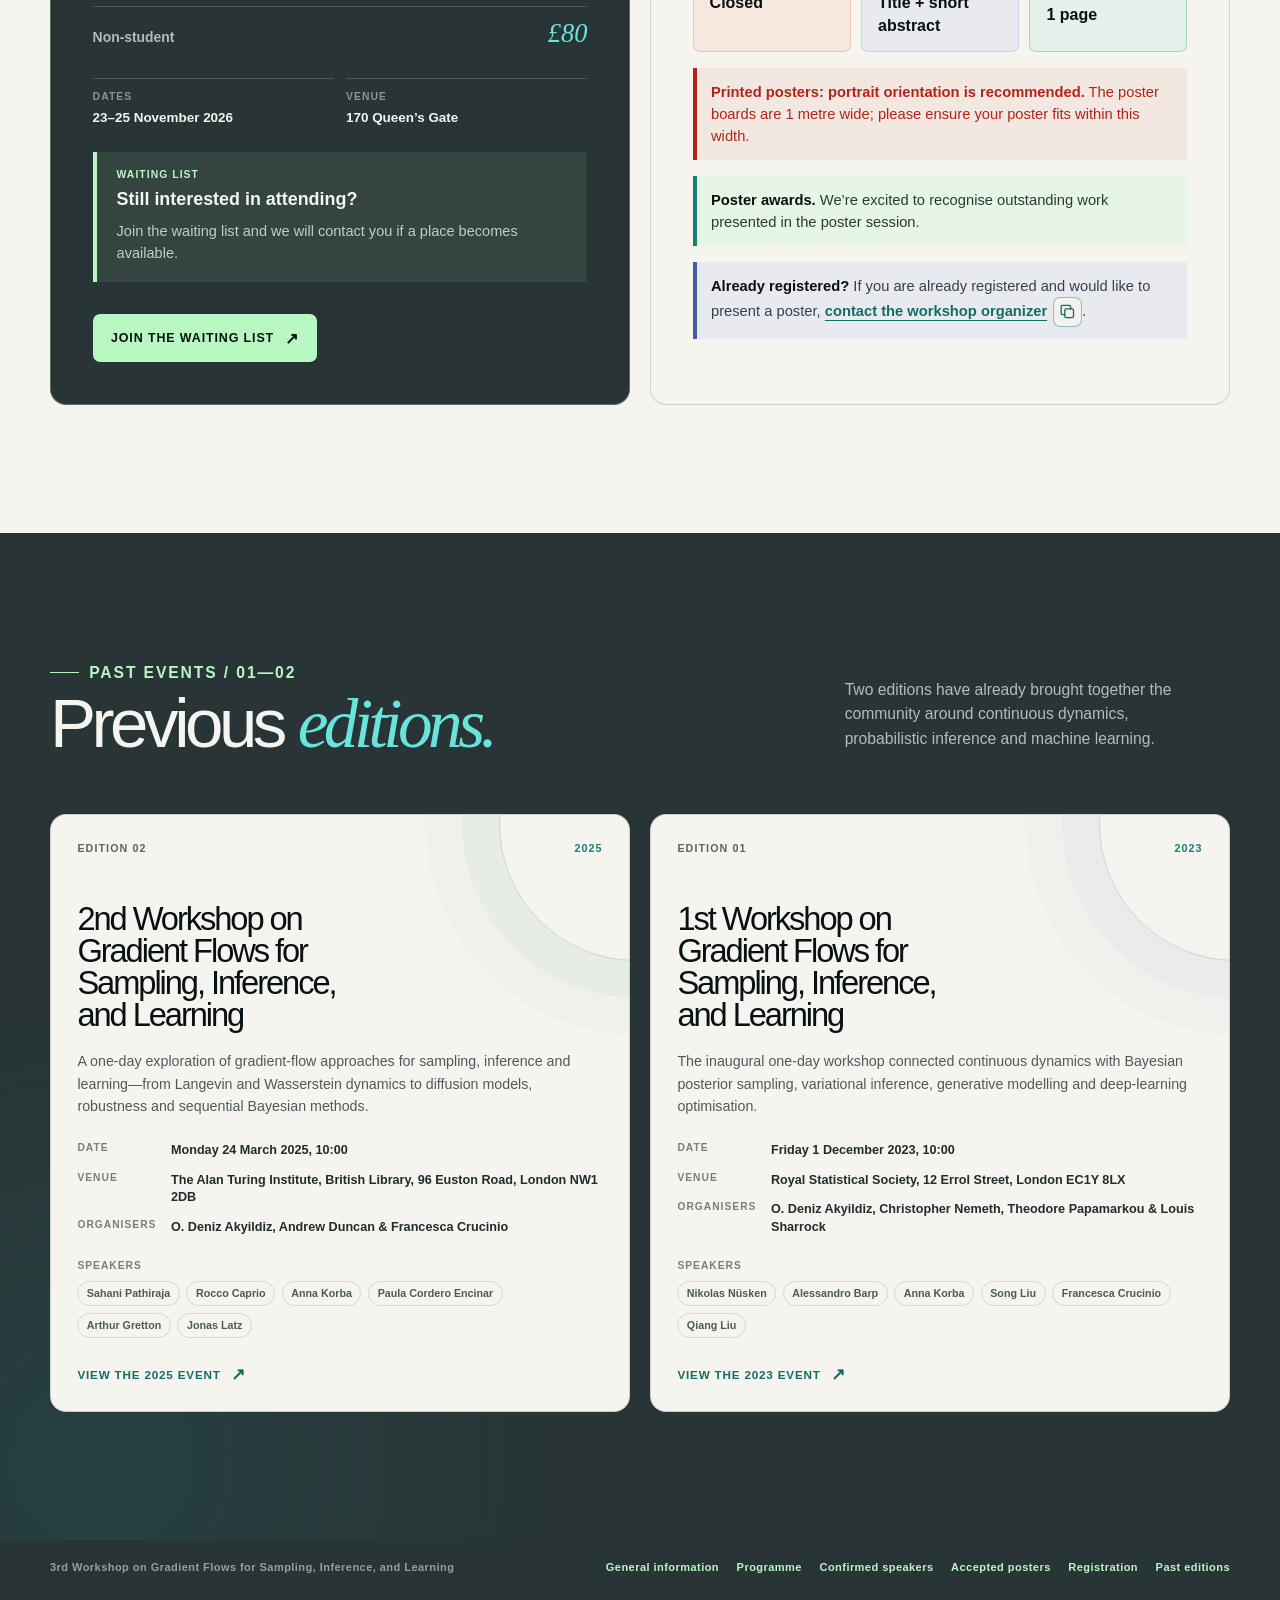
==== commit d7ab83b7: "Match website logo to overlapping programme triangles" ====
--- a/index.html
+++ b/index.html
@@ -278,21 +278,17 @@
         height: 3rem;
         margin-top: 0.12rem;
         color: var(--aqua);
-        font-family: var(--display);
-        font-size: 2.8rem;
-        font-style: italic;
-        line-height: 0.9;
-      }
-
-      .event-logo span {
-        position: absolute;
-        top: 0;
-        left: 0;
-      }
-
-      .event-logo span + span {
-        left: 0.48em;
-        color: var(--mint);
+      }
+
+      .event-logo svg {
+        display: block;
+        width: 100%;
+        height: auto;
+        overflow: visible;
+      }
+
+      .event-logo .second-triangle {
+        stroke: var(--mint);
       }
 
       .title-prelude {
@@ -1548,7 +1544,6 @@
         .event-logo {
           width: 2.6rem;
           height: 2.45rem;
-          font-size: 2.25rem;
         }
 
         .hero-event-line {
@@ -2280,7 +2275,12 @@
         <div class="hero-inner">
           <div class="hero-copy">
             <div class="hero-title-block">
-              <span class="event-logo" aria-hidden="true"><span>∇</span><span>∇</span></span>
+              <span class="event-logo" aria-hidden="true">
+                <svg viewBox="-0.3 -0.3 12.1 7.6" fill="none" stroke="currentColor" stroke-width="0.25" focusable="false">
+                  <polygon points="0,0 7,0 0.5,7" />
+                  <polygon class="second-triangle" points="4.5,0 11.5,0 5,7" />
+                </svg>
+              </span>
               <h1 id="hero-title"><span class="title-prelude">3rd Workshop on</span>Gradient Flows for Sampling, Inference, and Learning</h1>
             </div>
             <p class="hero-event-line">
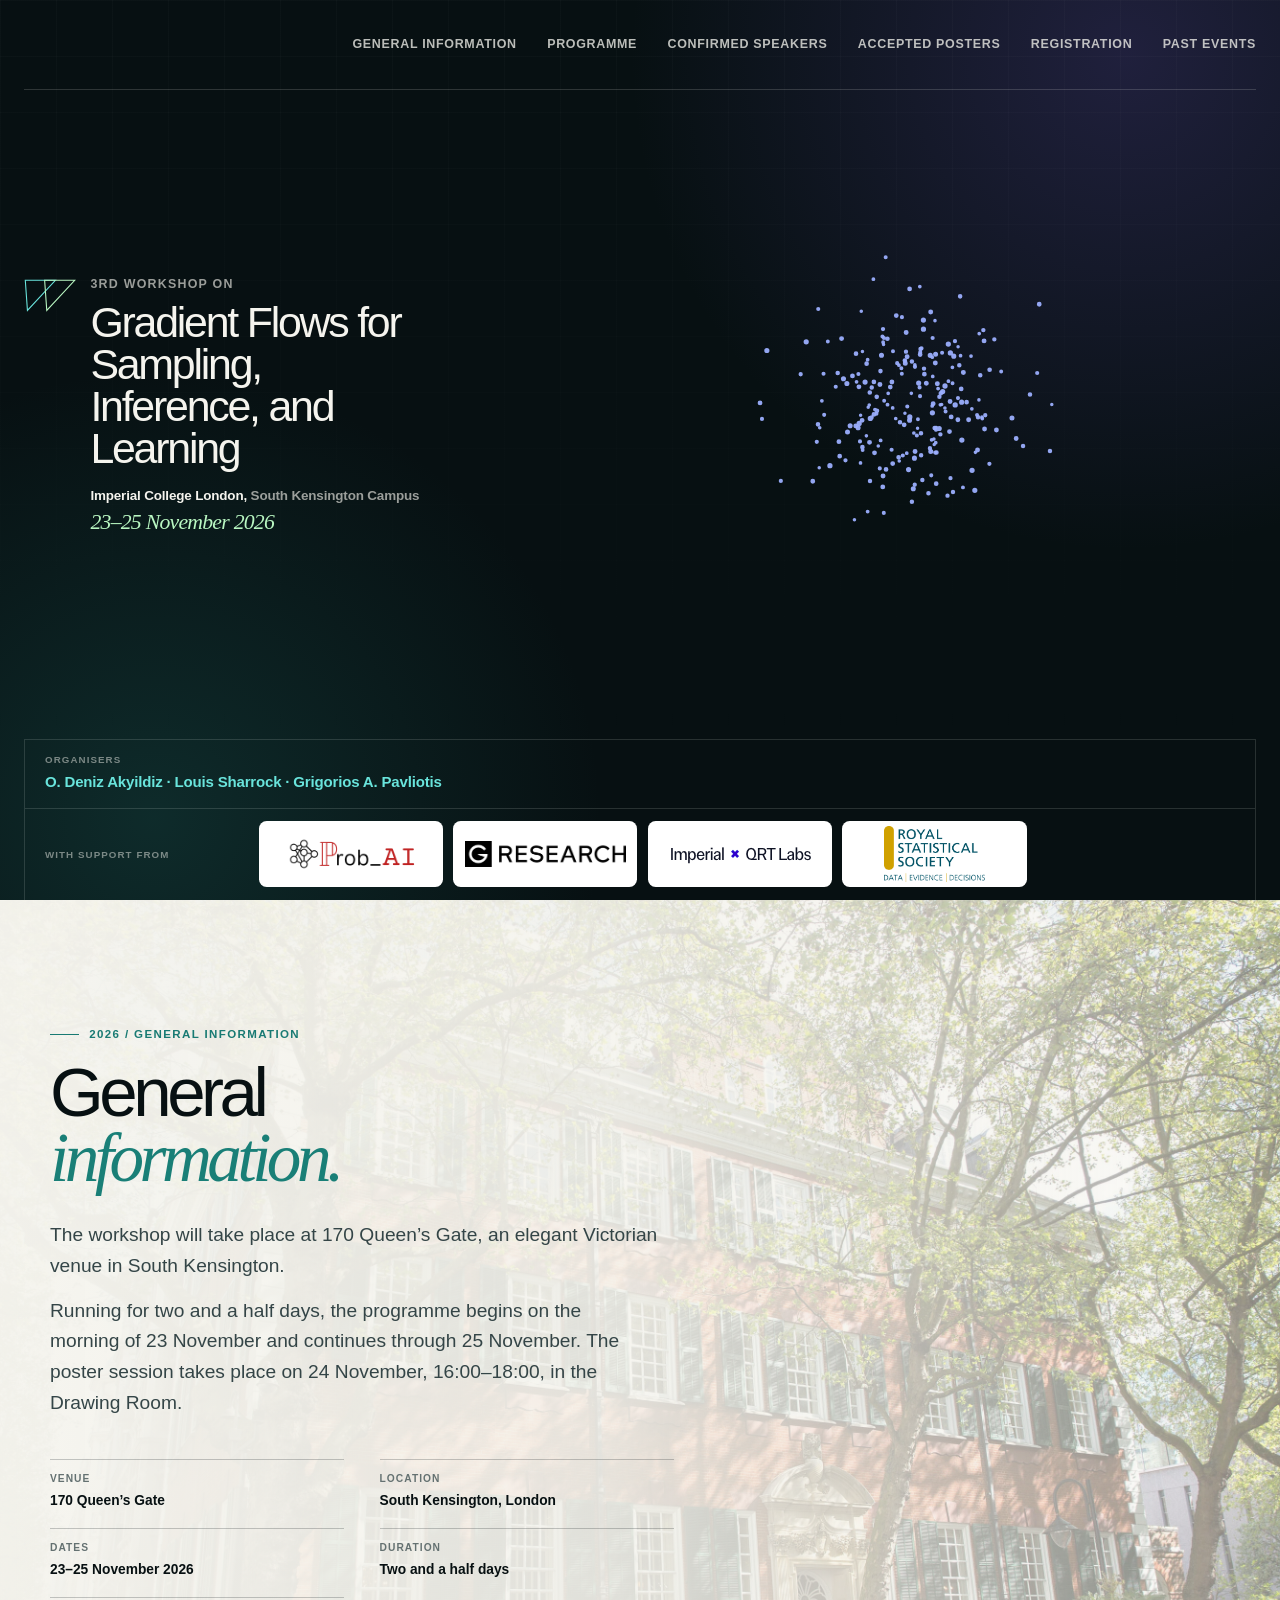
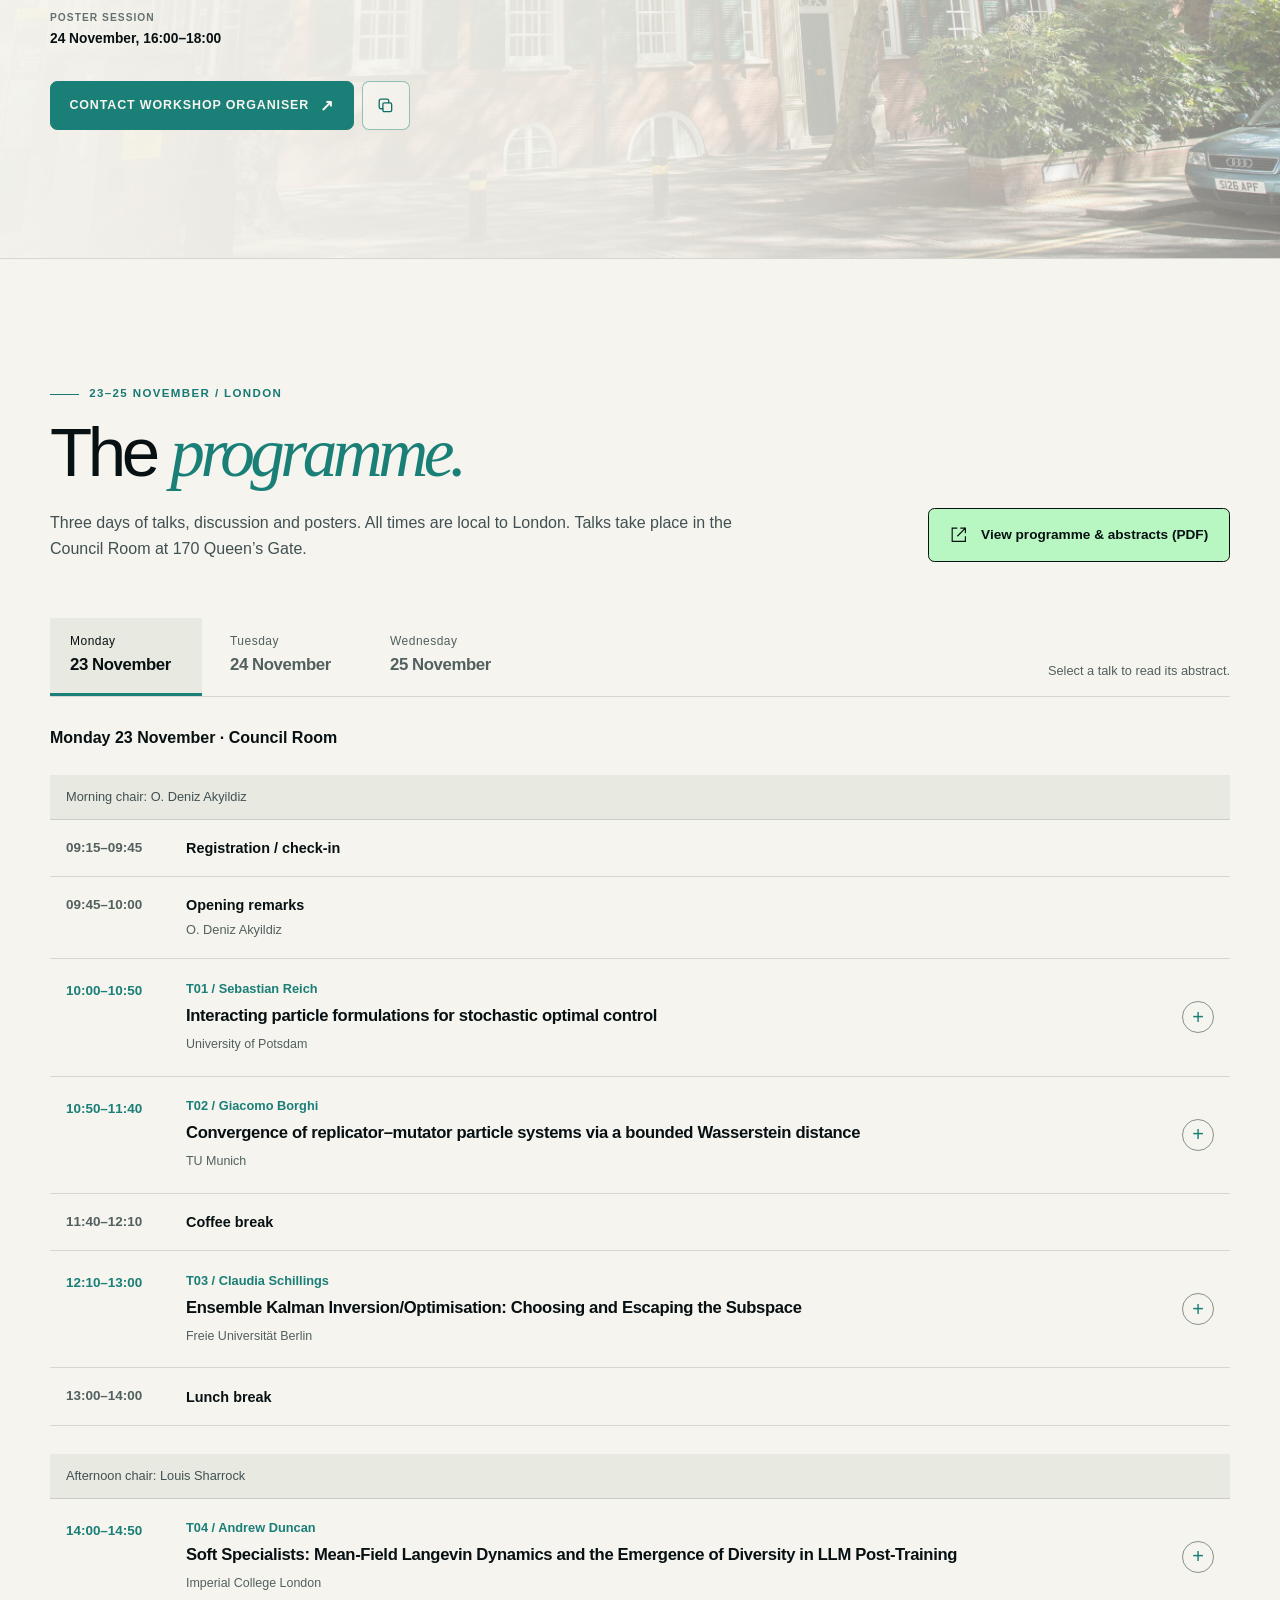
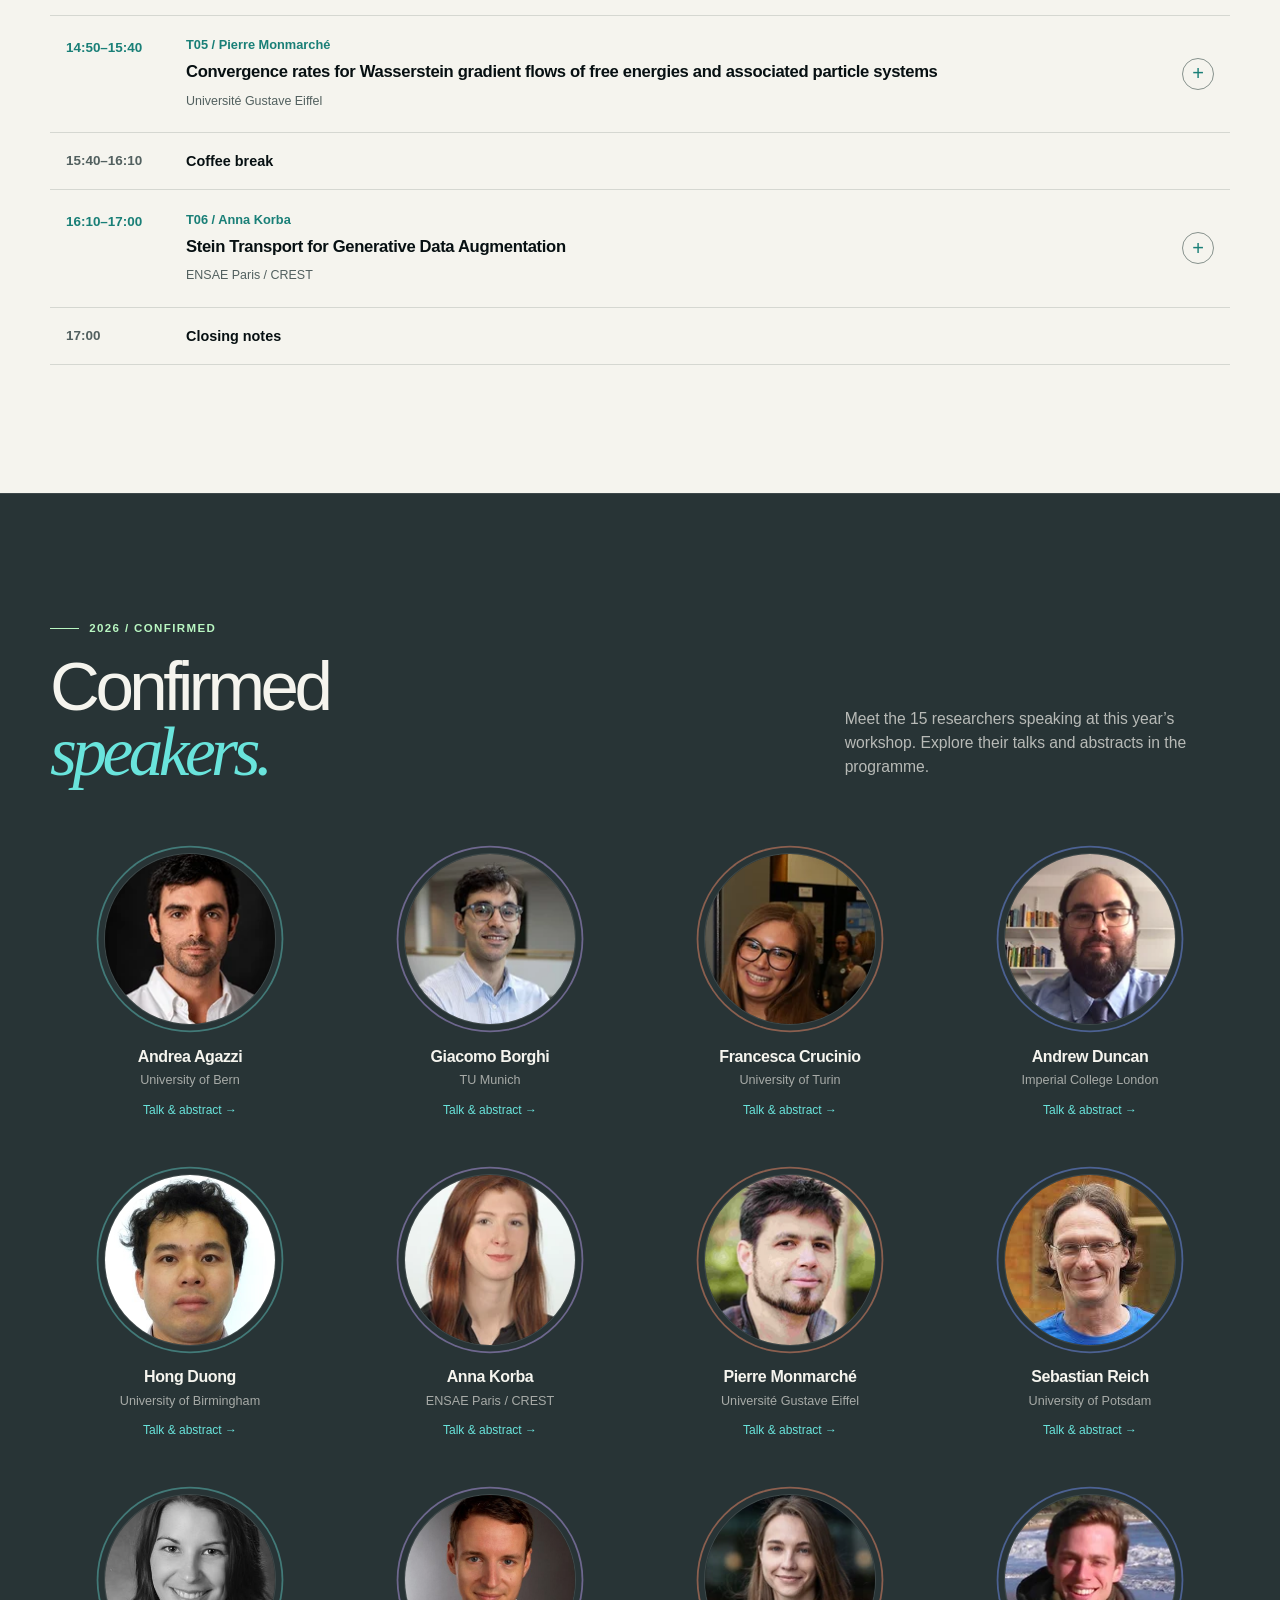
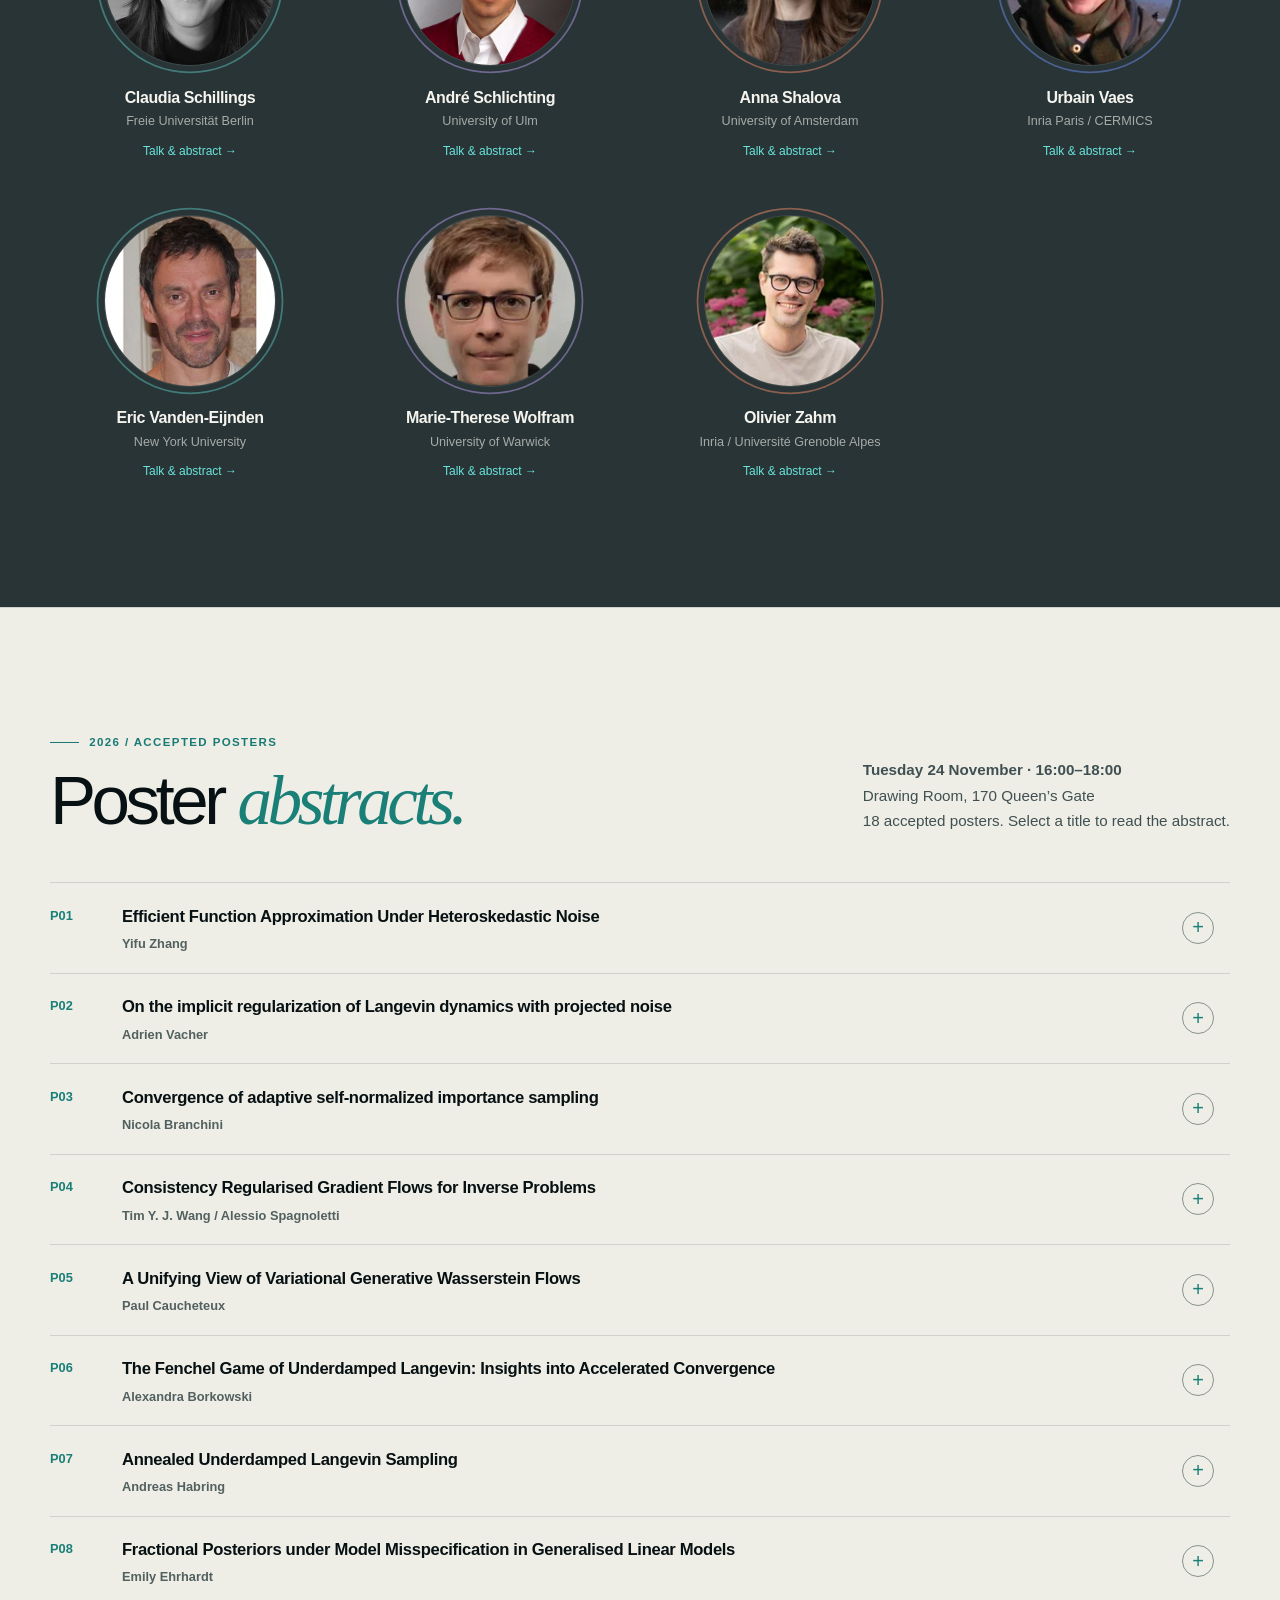
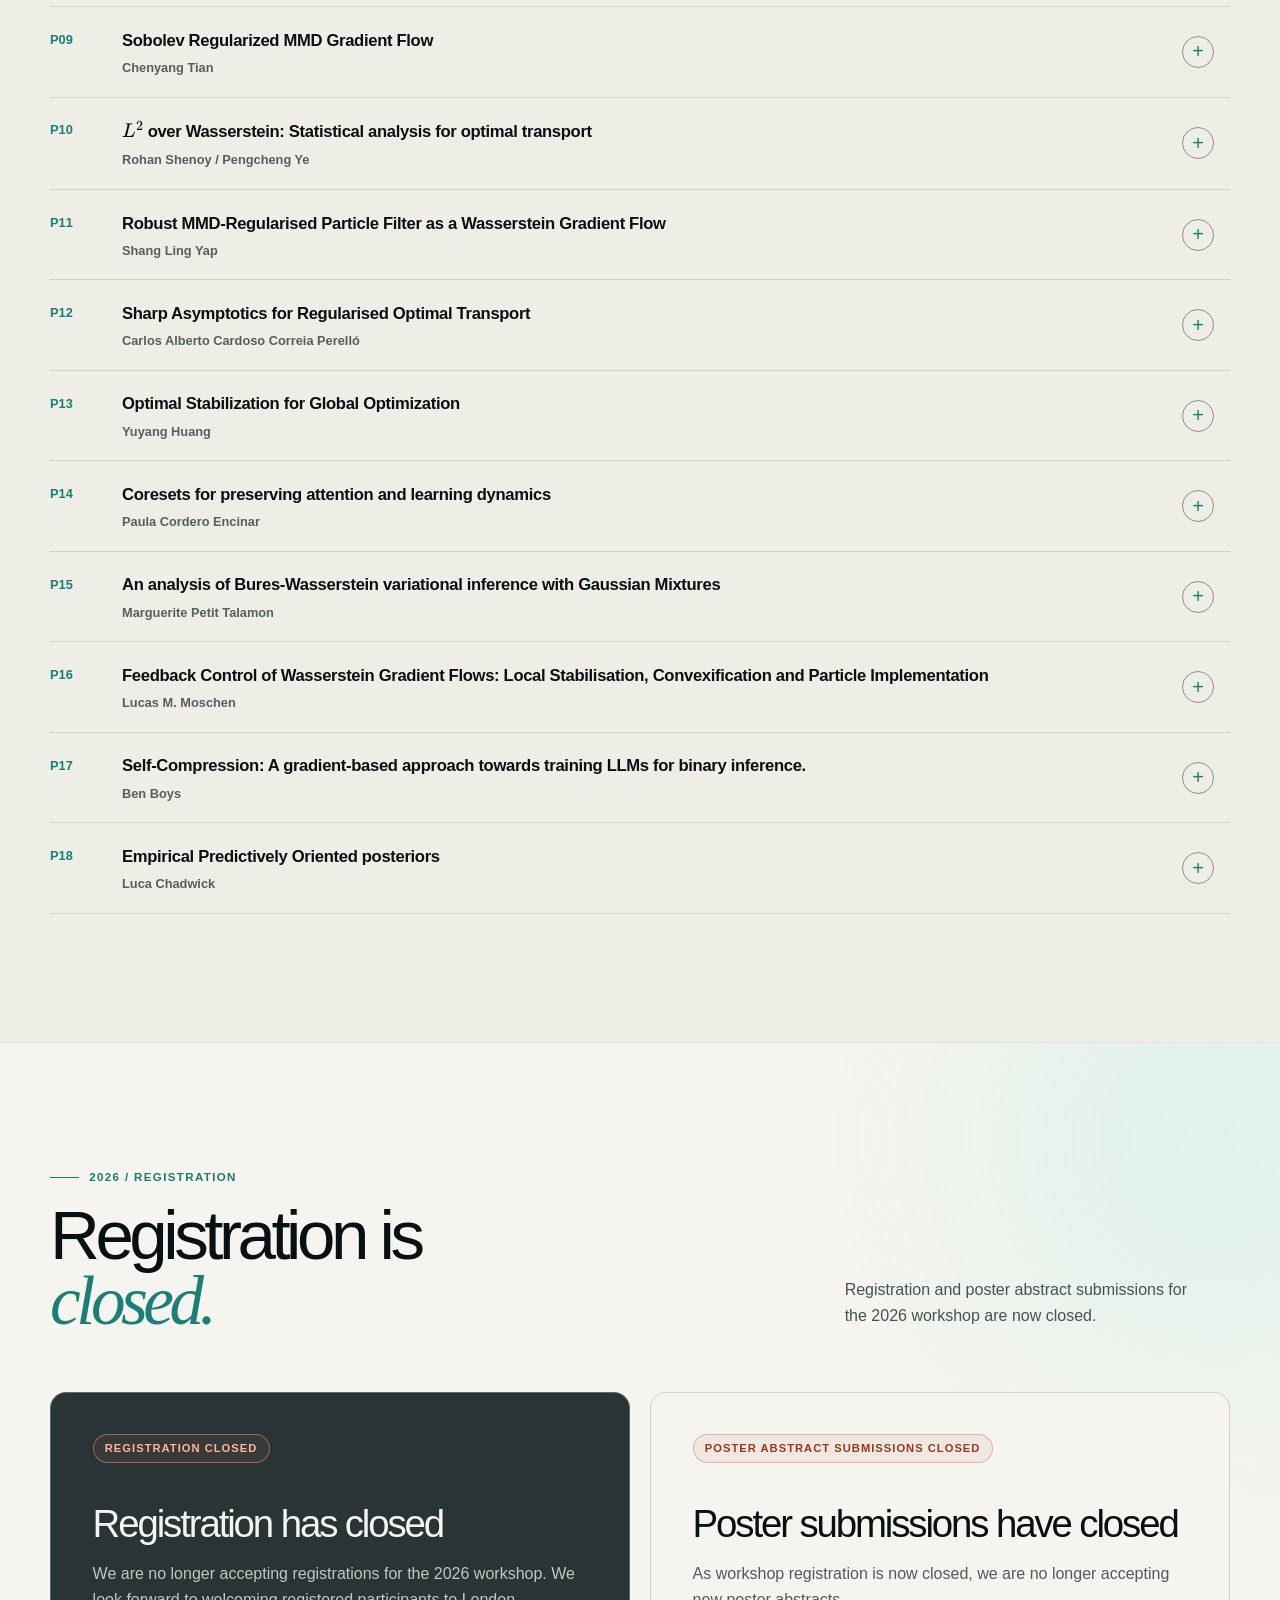
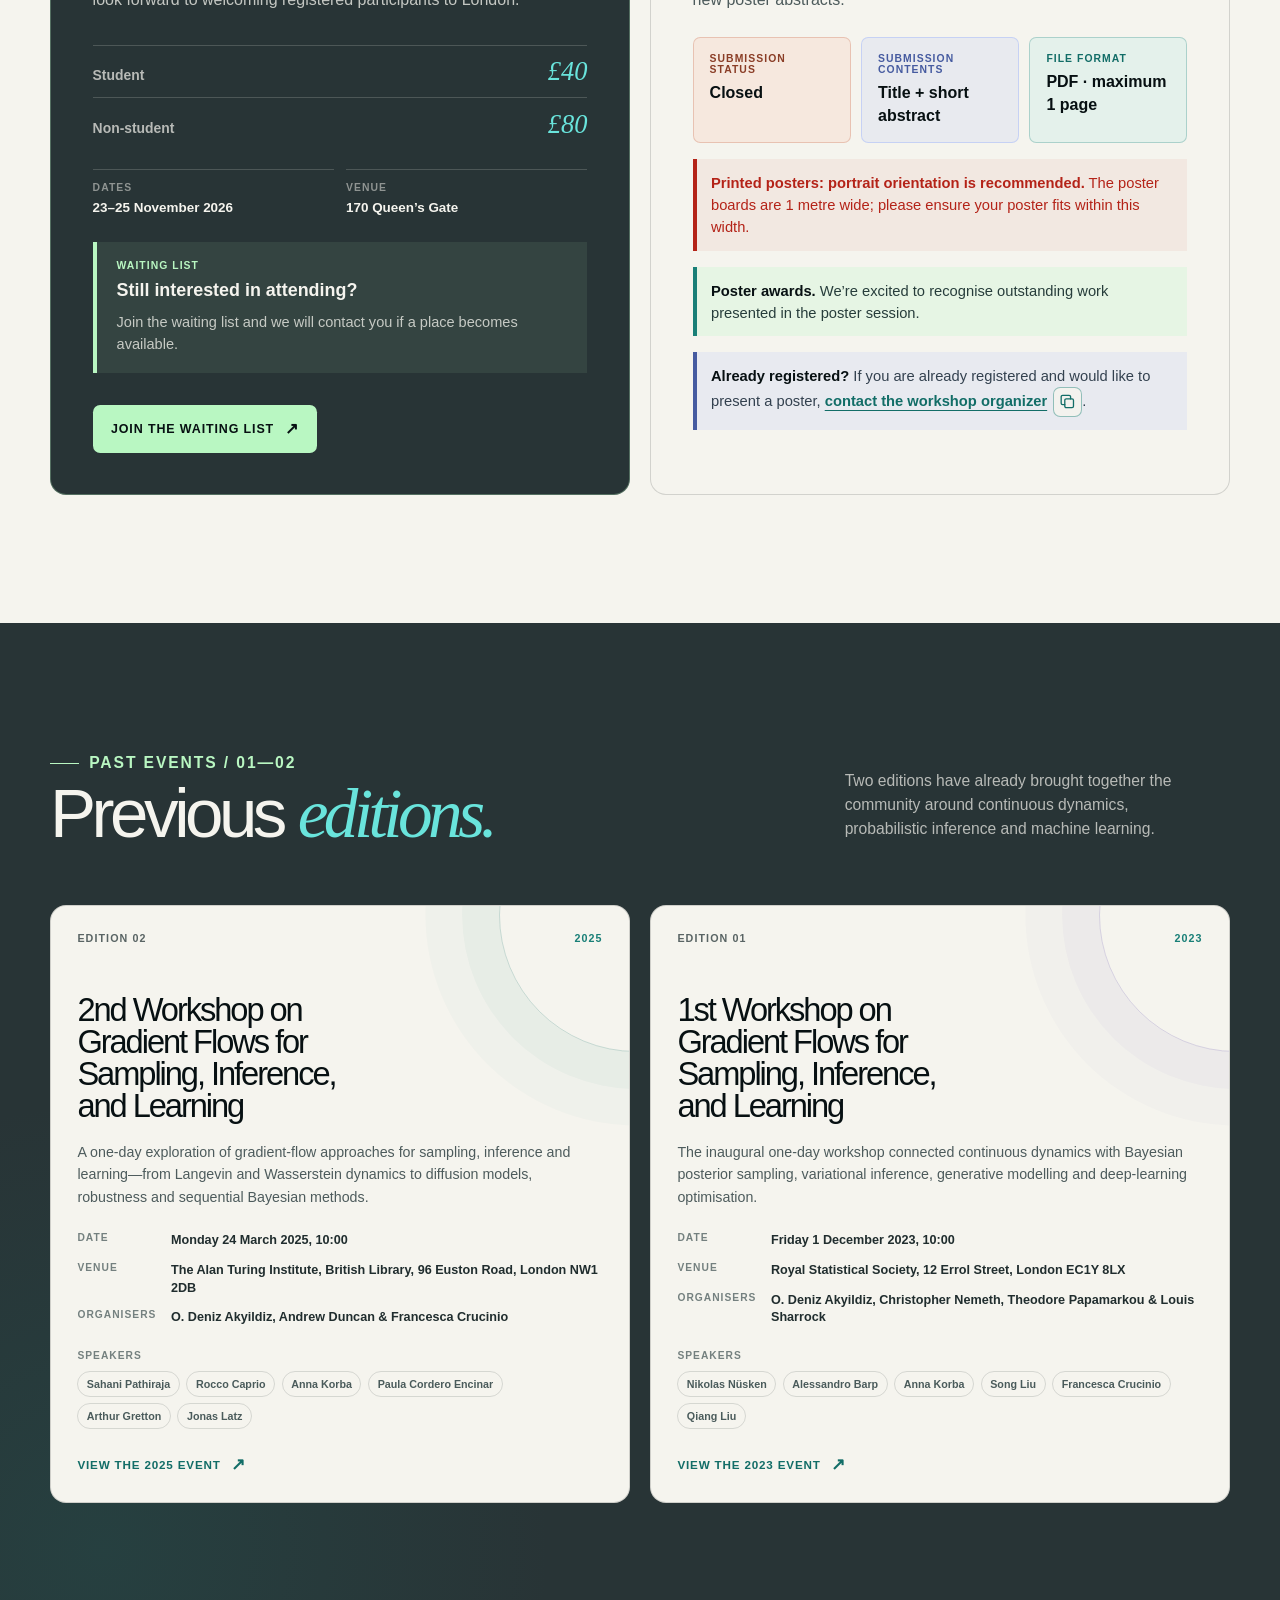
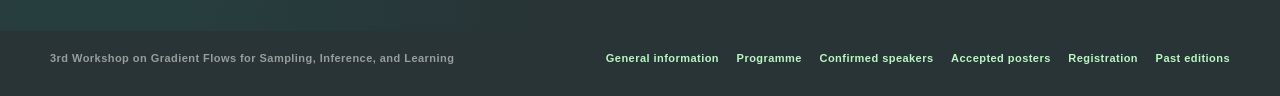
==== commit 7fd4ffed: "Add Luca Chadwick poster abstract" ====
--- a/index.html
+++ b/index.html
@@ -1964,6 +1964,14 @@
       "titleHtml": "Self-Compression: A gradient-based approach towards training LLMs for binary inference.",
       "authorsHtml": "Ben Boys — Imagination Technologies",
       "abstractHtml": "\u003cp>A major cost of LLM inference is moving weights, activations, and KV-cache data between memory and the inference engine in the decode phase. Quantization reduces this cost by lowering numerical precision, but aggressive quantization typically degrades accuracy and requires costly precision-allocation schemes. We introduce Self-Compression: a simple and general framework that jointly learns model parameters and their precision by augmenting the training objective with a communication-cost regularizer. This regularizer encourages the removal of redundant parameters while reducing the representation cost of the remaining weights and KV-cache data. As a result, Self-Compression achieves state-of-the-art accuracy at 4-bit precision, and offers variable bitdepth and self-pruning as further advantages. We apply Self-Compression to LLM pretraining and demonstrate stable optimization with standard optimizers down to 1-bit weights and activations.\u003c/p>"
+    },
+    {
+      "id": "P18",
+      "presenter": "Luca Chadwick",
+      "title": "Empirical Predictively Oriented posteriors",
+      "titleHtml": "Empirical Predictively Oriented posteriors",
+      "authorsHtml": "Luca Chadwick — University of Warwick",
+      "abstractHtml": "\u003cp>Bayesian inference is often designed for parameter estimation, but many applications prioritise predictive performance. Predictively Oriented (PrO) posteriors address this by directly optimising predictive distributions under scoring rules and can offer improved robustness under model misspecification. We introduce a particle-based optimisation approach for computing PrO posteriors through joint gradient descent over posterior distributions and hierarchical hyperparameters. Using a Wasserstein–Euclidean geometry, we derive an interacting particle system that approximates the corresponding gradient flow. We establish theoretical properties including existence and uniqueness of minimisers.\u003c/p>"
     }
   ],
   "days": [
@@ -2542,7 +2550,7 @@
               <p class="section-label">2026 / Accepted posters</p>
               <h2 class="section-title" id="poster-abstracts-title">Poster <em>abstracts.</em></h2>
             </div>
-            <p class="posters-meta"><strong>Tuesday 24 November · 16:00–18:00</strong><br />Drawing Room, 170 Queen’s Gate<br />17 accepted posters. Select a title to read the abstract.</p>
+            <p class="posters-meta"><strong>Tuesday 24 November · 16:00–18:00</strong><br />Drawing Room, 170 Queen’s Gate<br />18 accepted posters. Select a title to read the abstract.</p>
           </div>
           <div id="poster-abstracts-content"><p class="programme-fallback">Loading the accepted posters…</p></div>
           <noscript><p>All accepted poster abstracts are included in the <a href="programme/gradient-flows-2026-programme.pdf" target="_blank" rel="noopener">programme PDF</a>.</p></noscript>
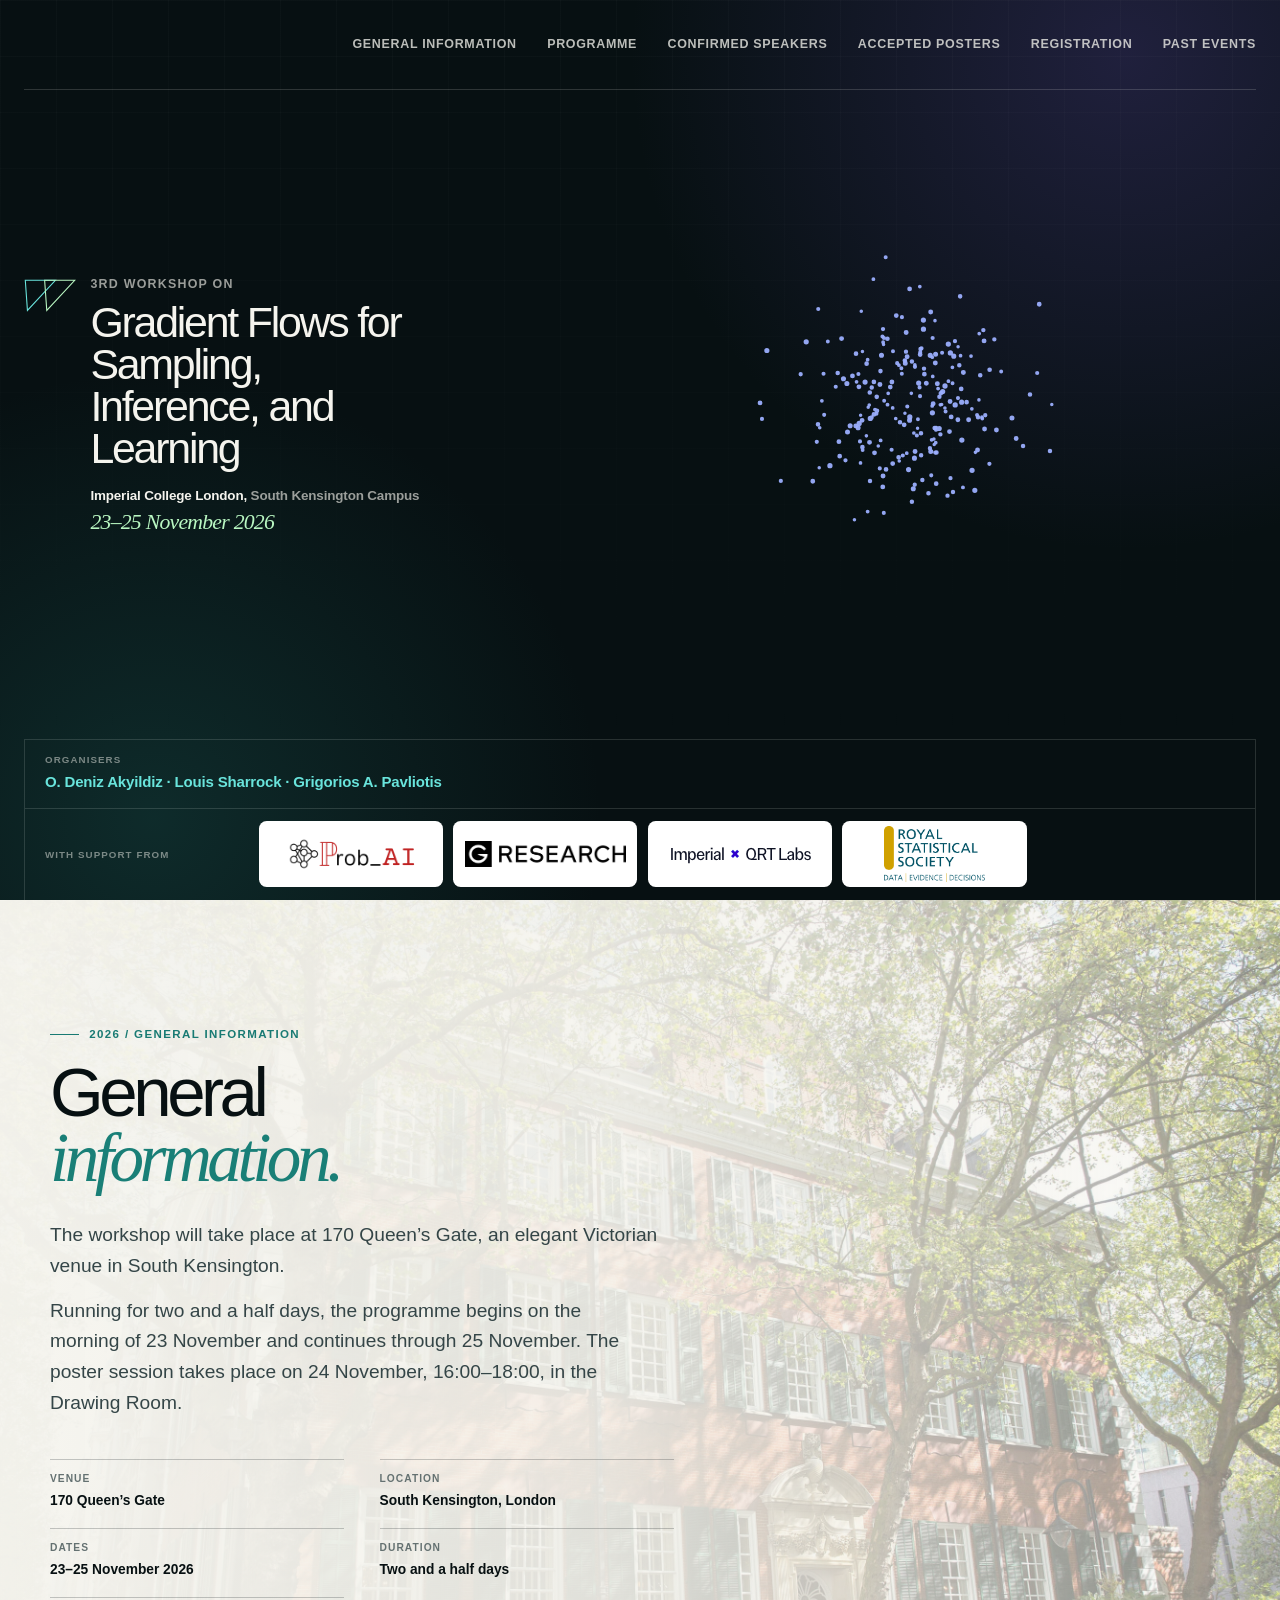
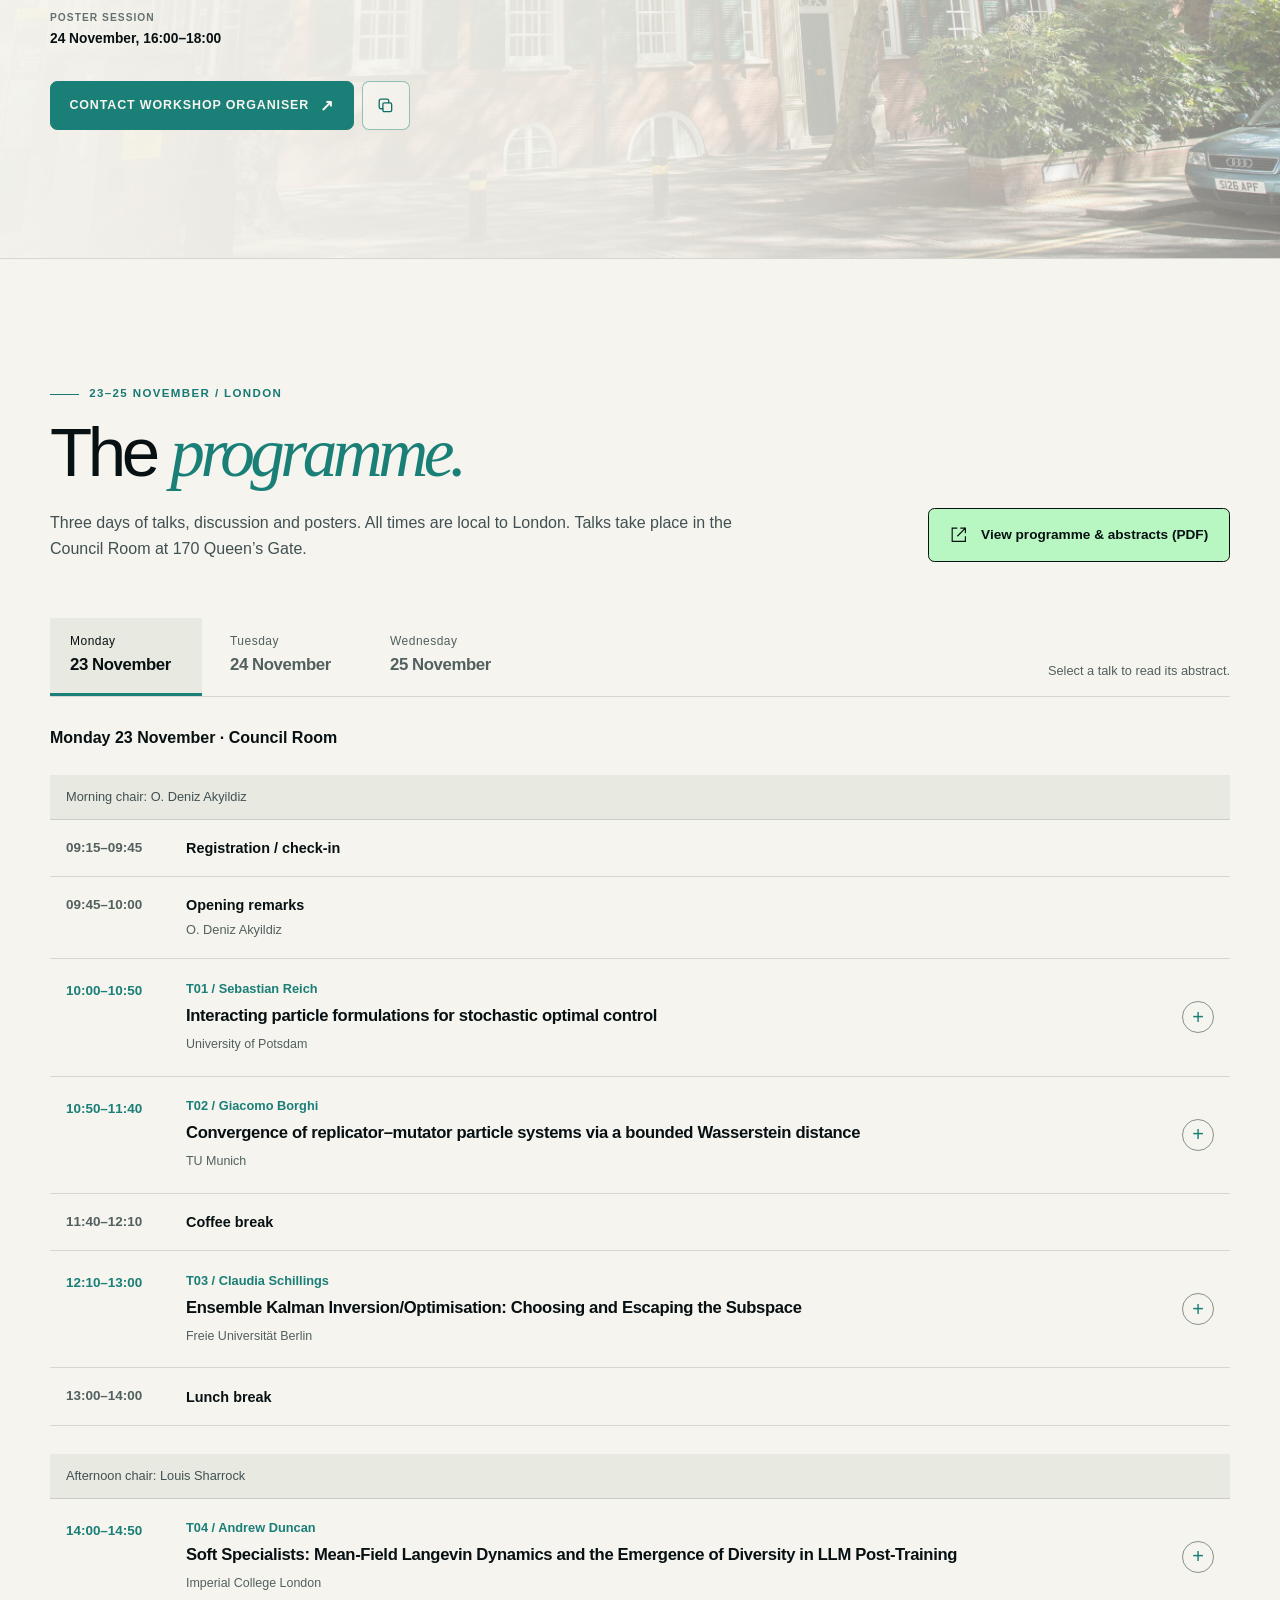
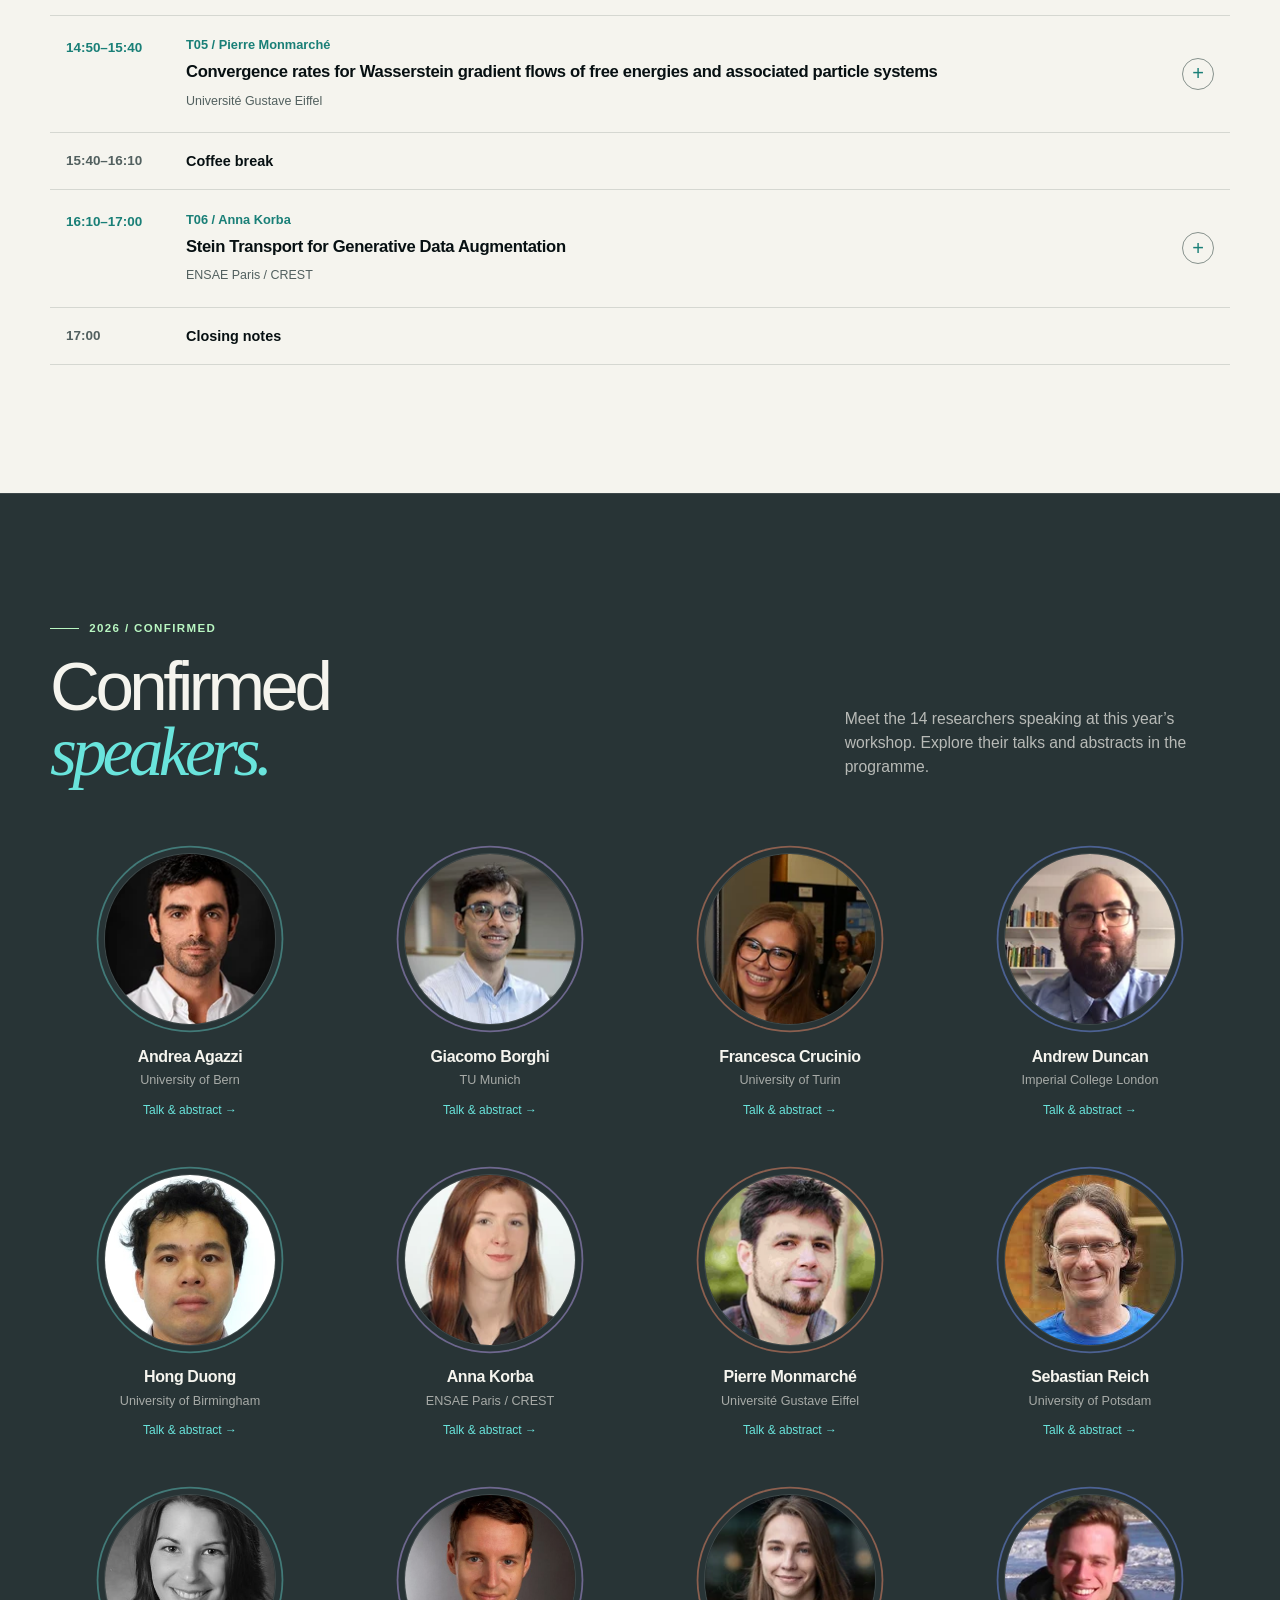
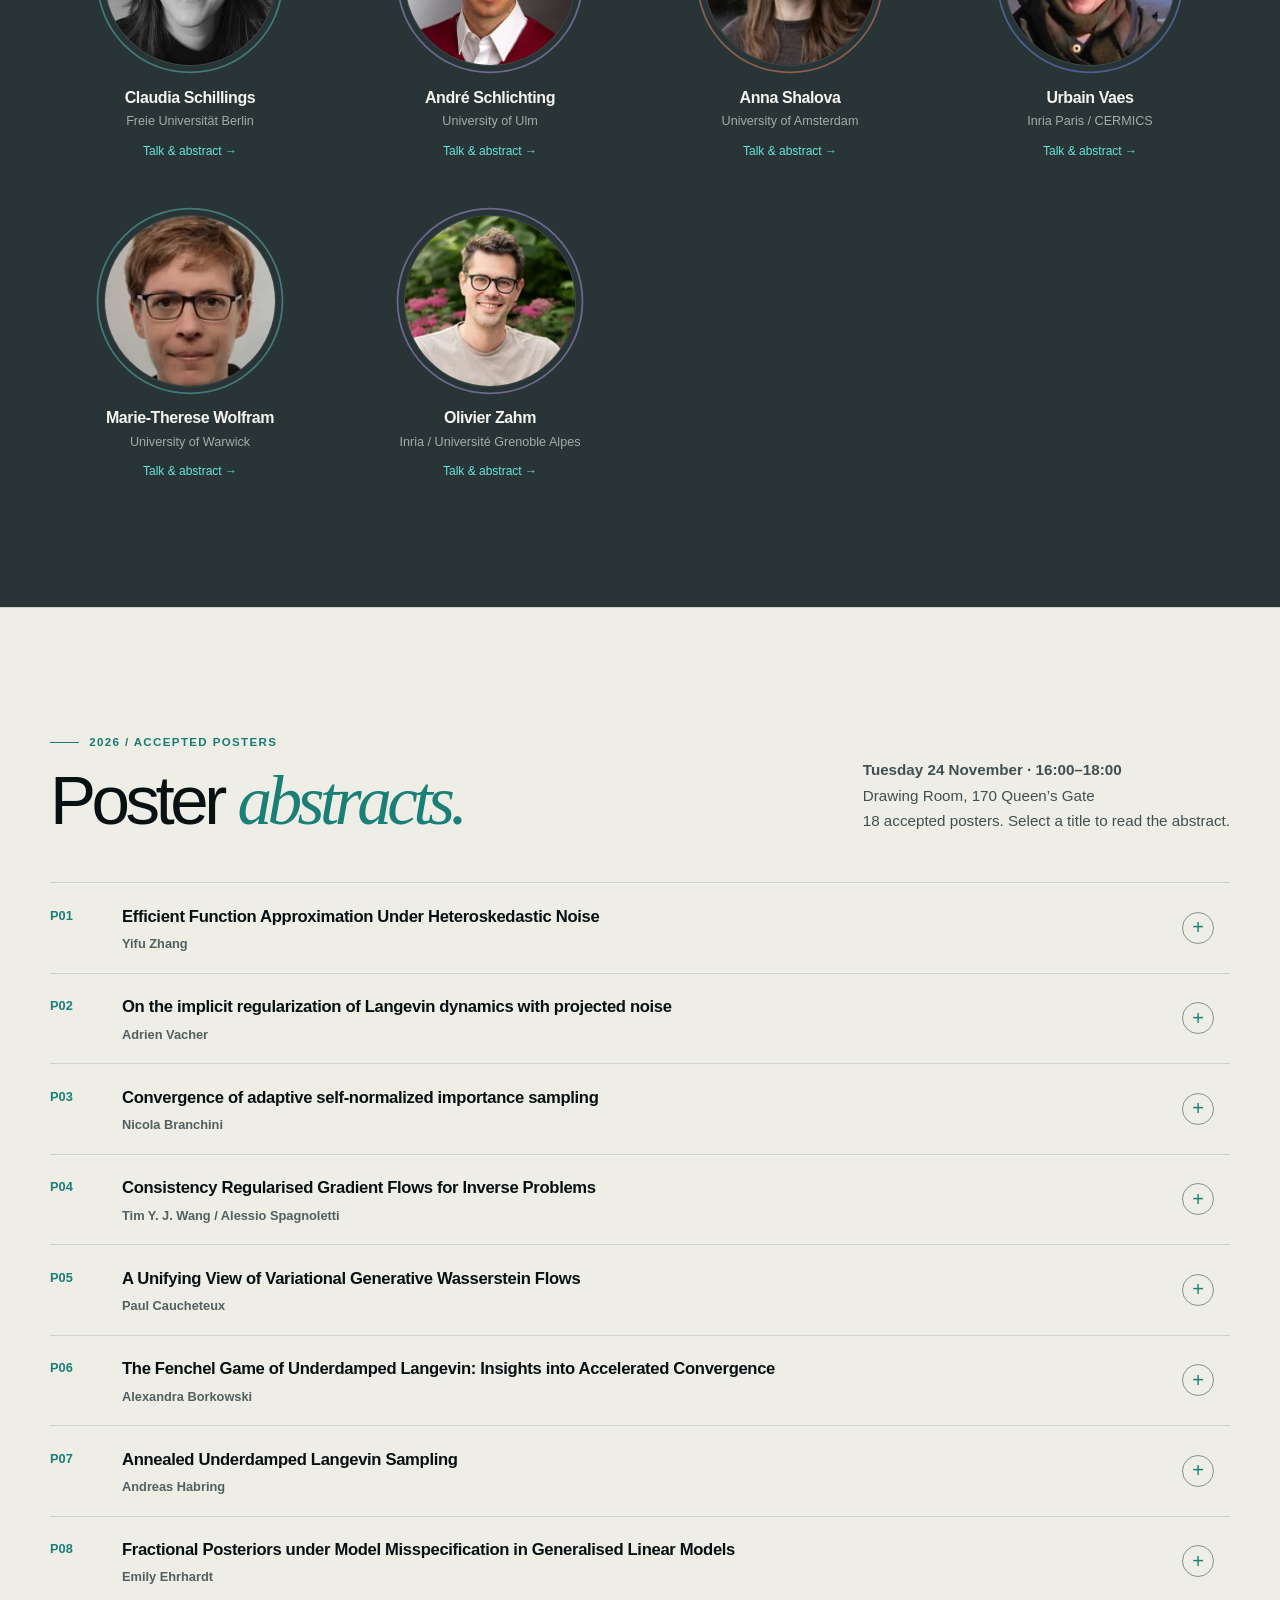
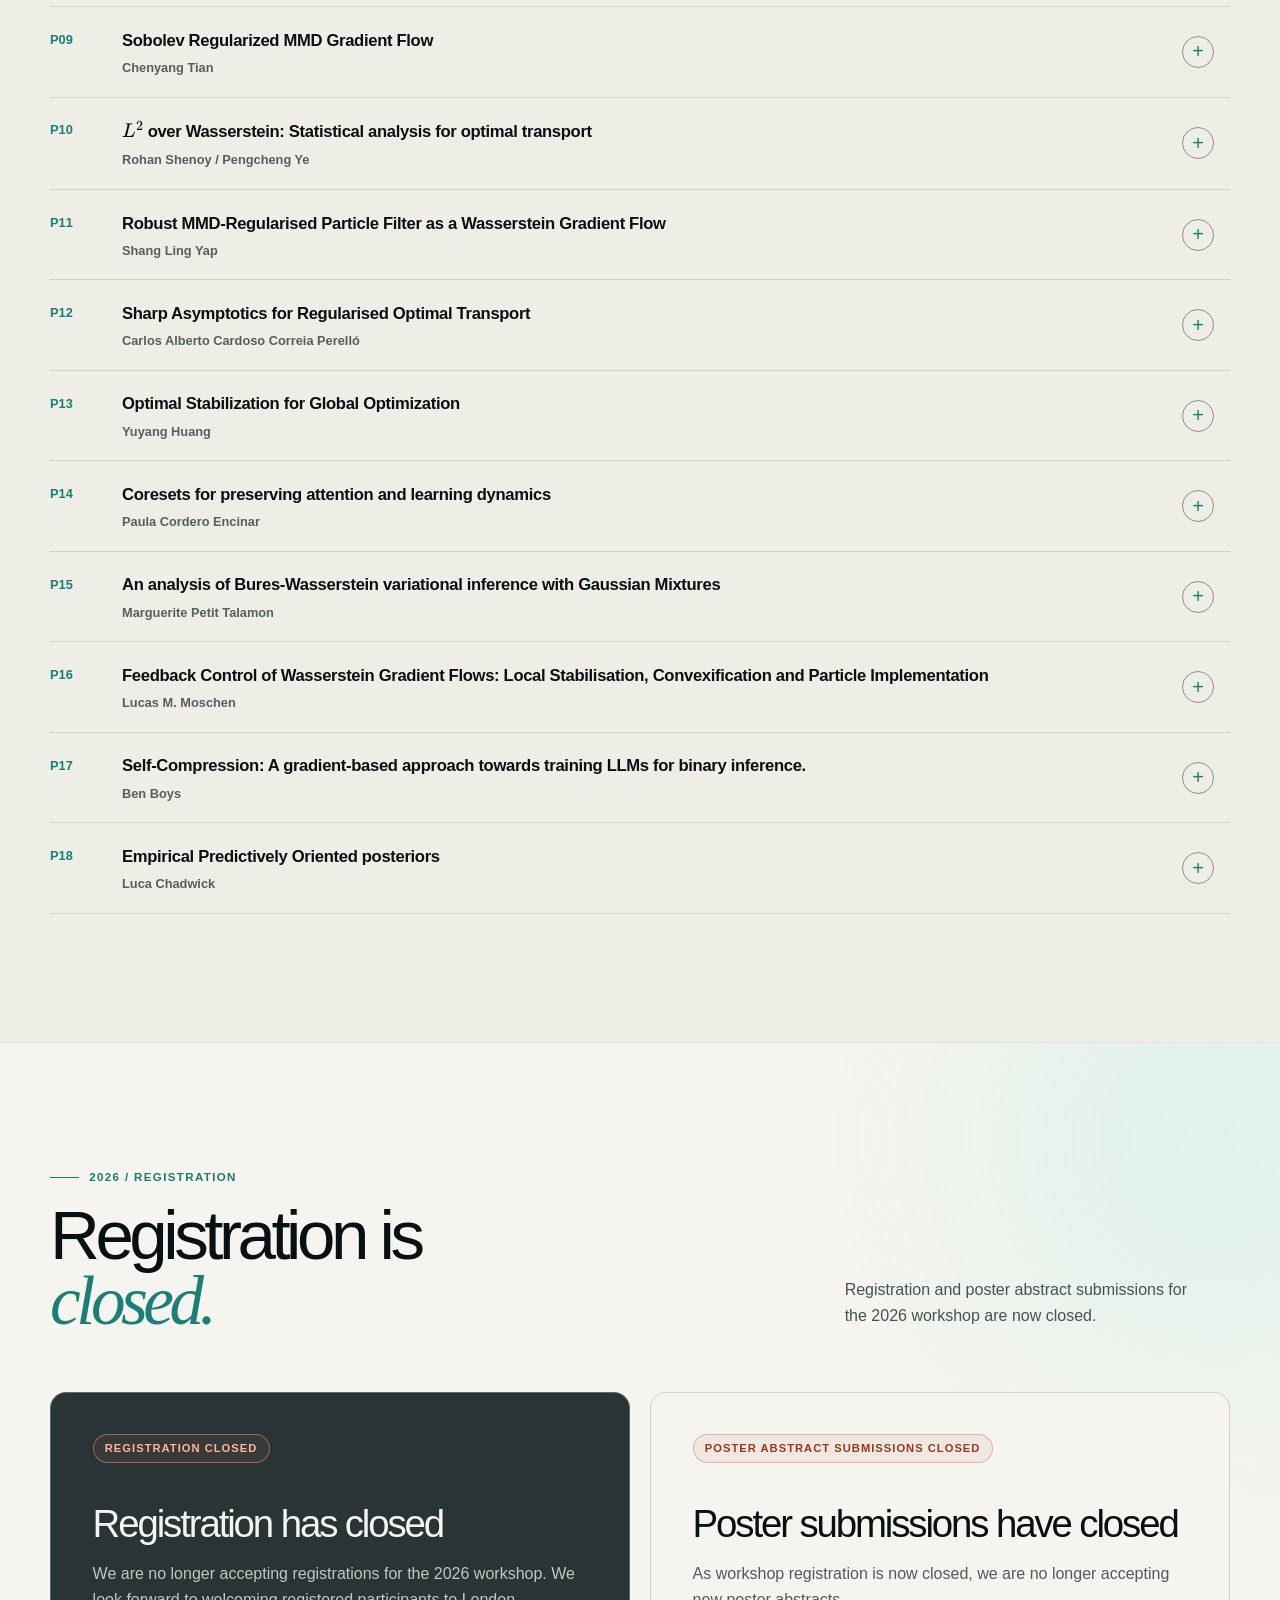
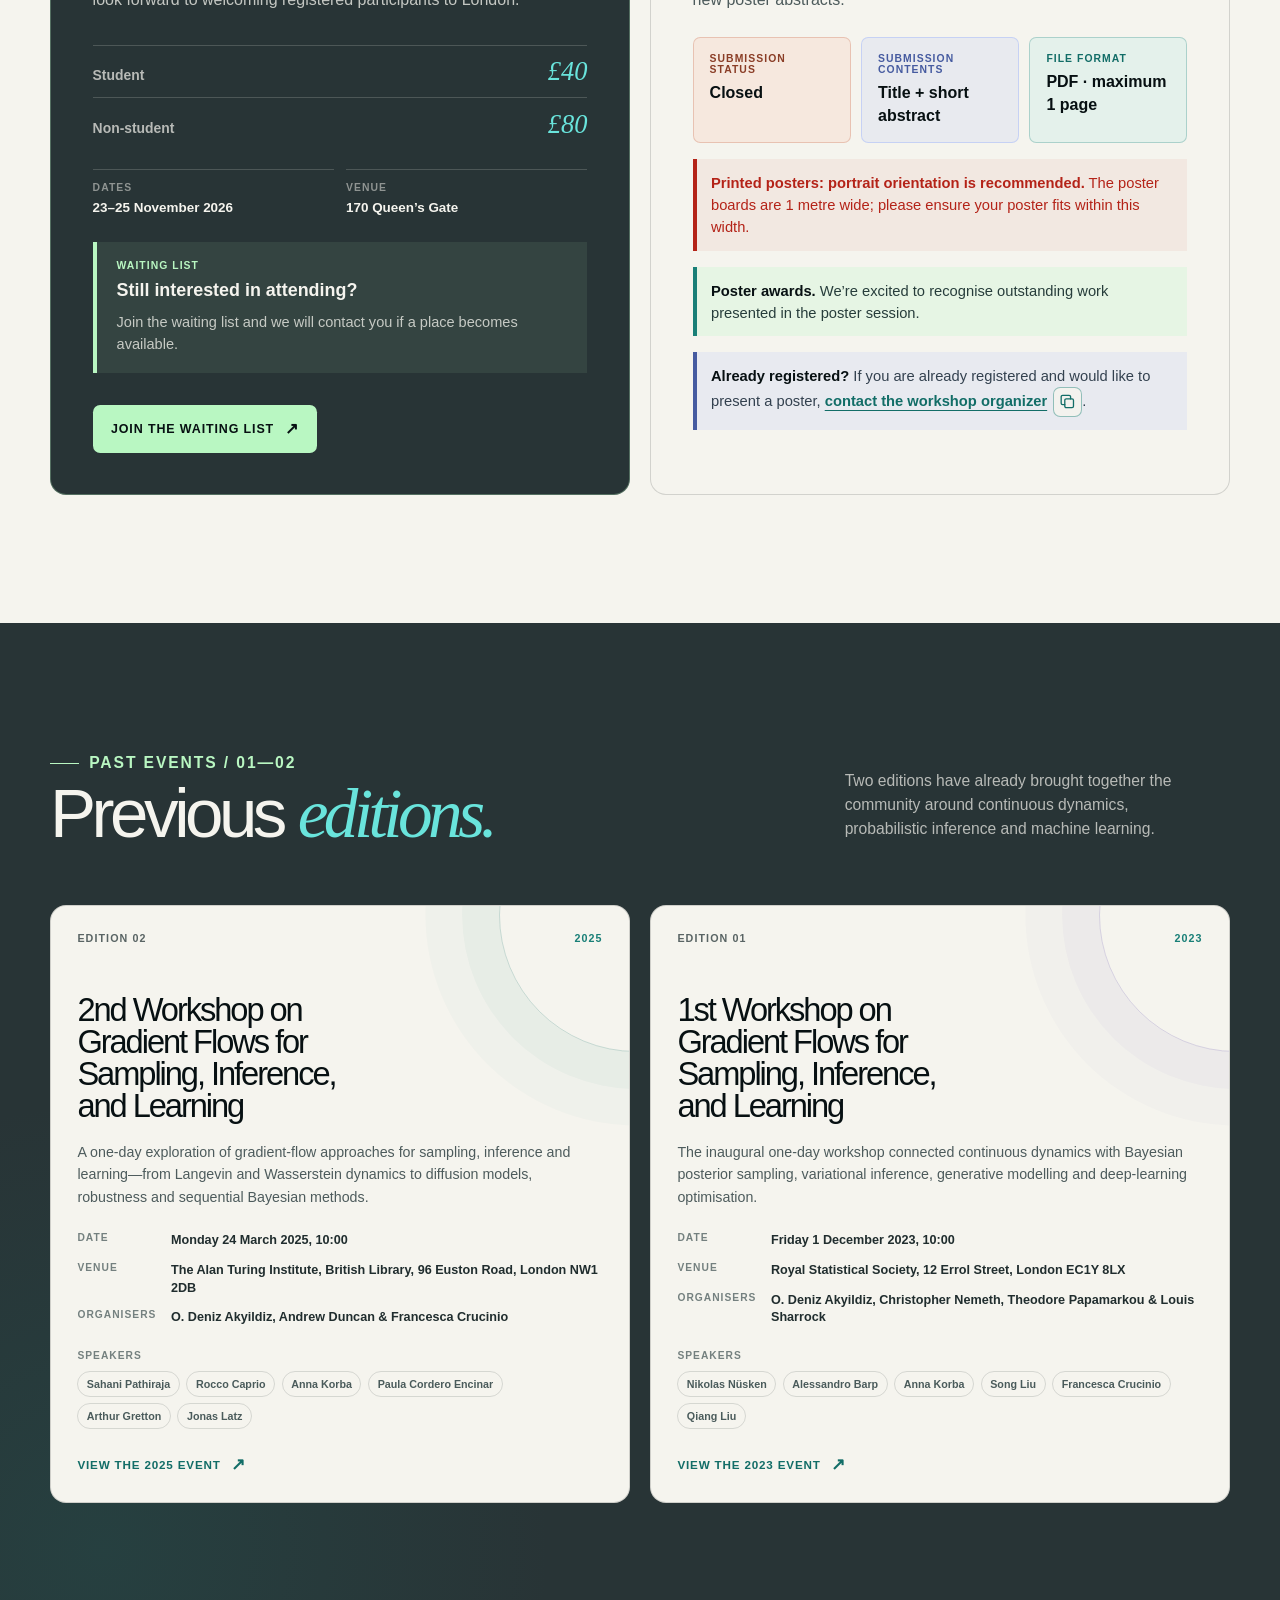
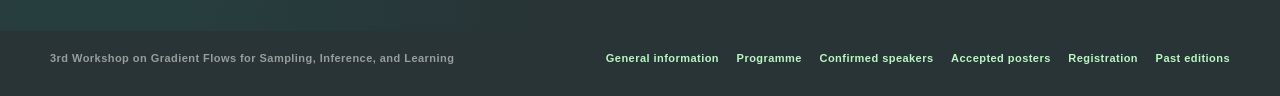
==== commit 78929927: "Publish revised Wednesday programme after speaker cancellation" ====
--- a/index.html
+++ b/index.html
@@ -1795,7 +1795,7 @@
       "affiliationHtml": "University of Ulm",
       "abstractHtml": "\u003cp>Langevin dynamics is the Wasserstein gradient flow of the relative entropy with respect to a target measure. We ask whether a natural fourth-order analogue exists. Our starting point is diffusive transport, which replaces the continuity equation in the Benamou–Brenier formula by a second-order one and relaxes martingale transport. In this geometry, the gradient flow of the entropy is the fourth-order Derrida–Lebowitz–Speer–Spohn (DLSS) equation.\u003c/p>\u003cp>A pure diffusive transport flow conserves the mean and cannot sample on its own. Combining it with the Wasserstein geometry leads to a fourth-order Langevin equation. For Gaussian targets, this is the confined DLSS equation. It has the same spectral gap as the Ornstein–Uhlenbeck process, but higher Hermite modes decay quadratically faster.\u003c/p>\u003cp>We present a structure-preserving discretization with an exact discrete Gaussian equilibrium and a decay rate uniform in the mesh size. It has a particle interpretation as a chemical reaction network of single-particle and pair jumps.\u003c/p>\u003cp>Joint work with Daniel Matthes, Eva-Maria Rott and Giuseppe Savaré, and with Alexander Mielke and Artur Stephan.\u003c/p>",
       "date": "2026-11-25",
-      "time": "09:10–10:00"
+      "time": "10:00–10:50"
     },
     {
       "id": "T13",
@@ -1805,20 +1805,10 @@
       "affiliationHtml": "University of Amsterdam",
       "abstractHtml": "\u003cp>We introduce the Random Quadratic Form (RQF): a stochastic differential equation which formally corresponds to the gradient flow of a random quadratic functional on a sphere, and show how the properties of the deterministic gradient flow translate into the random setting. In particular, we prove that the random attractor of the RQF inherits the structure of the minimisers of its deterministic counterpart. We then consider the RQF model perturbed by a random independent forcing and recover the resulting multi-scale synchronising behaviour which illustrates the ‘metastable synchronisation by noise' phenomenon.\u003c/p>\u003cp>The RQF model is motivated by the study of the role of linear layers in transformers and demonstrates the \u003cem>synchronization by common noise\u003c/em> phenomena arising in the simplified models of transformers. In particular, we provide an alternative (independent of self-attention) explanation of the clustering behaviour in deep transformers and show that tokens cluster even in the absence of the self-attention mechanism.\u003c/p>",
       "date": "2026-11-25",
-      "time": "10:00–10:50"
+      "time": "10:50–11:40"
     },
     {
       "id": "T14",
-      "speaker": "Eric Vanden-Eijnden",
-      "title": "The Inner Workings of Generative Flows and Maps",
-      "titleHtml": "The Inner Workings of Generative Flows and Maps",
-      "affiliationHtml": "New York University",
-      "abstractHtml": "\u003cp>Generative models based on dynamical transport have recently led to significant advances in unsupervised learning. At mathematical level, these models are primarily designed around the construction of a map between two probability distributions that transform samples from the first into samples from the second. While these methods were first introduced in the context of image generation, they have found a wide range of applications. In this talk, I will discuss the mathematical underpinning of generative models based on flows and their associated maps, and show how a better understanding of their inner workings can help improve their design. These results indicate how to structure the transport to best reach complex target distributions while maintaining computational efficiency, both at learning and sampling stages.\u003c/p>",
-      "date": "2026-11-25",
-      "time": "11:20–12:10"
-    },
-    {
-      "id": "T15",
       "speaker": "Hong Duong",
       "title": "GENERIC formulation and asymptotic limits for kinetic models",
       "titleHtml": "GENERIC formulation and asymptotic limits for kinetic models",
@@ -2197,14 +2187,14 @@
         },
         {
           "kind": "event",
-          "time": "09:00–09:10",
+          "time": "09:45–10:00",
           "title": "Opening remarks",
           "titleHtml": "Opening remarks",
           "detailHtml": "Grigorios A. Pavliotis"
         },
         {
           "kind": "talk",
-          "time": "09:10–10:00",
+          "time": "10:00–10:50",
           "title": "A fourth-order Langevin dynamics? Diffusive transport, the DLSS equation and structure-preserving discretizations",
           "titleHtml": "A fourth-order Langevin dynamics? Diffusive transport, the DLSS equation and structure-preserving discretizations",
           "speaker": "André Schlichting",
@@ -2213,7 +2203,7 @@
         },
         {
           "kind": "talk",
-          "time": "10:00–10:50",
+          "time": "10:50–11:40",
           "title": "Gradient flow of a random quadratic functional: an RDS perspective",
           "titleHtml": "Gradient flow of a random quadratic functional: an RDS perspective",
           "speaker": "Anna Shalova",
@@ -2222,19 +2212,10 @@
         },
         {
           "kind": "event",
-          "time": "10:50–11:20",
+          "time": "11:40–12:10",
           "title": "Coffee break with snacks",
           "titleHtml": "Coffee break with snacks",
           "detailHtml": "30 minutes"
-        },
-        {
-          "kind": "talk",
-          "time": "11:20–12:10",
-          "title": "The Inner Workings of Generative Flows and Maps",
-          "titleHtml": "The Inner Workings of Generative Flows and Maps",
-          "speaker": "Eric Vanden-Eijnden",
-          "talkId": "T14",
-          "affiliationHtml": "New York University"
         },
         {
           "kind": "talk",
@@ -2242,7 +2223,7 @@
           "title": "GENERIC formulation and asymptotic limits for kinetic models",
           "titleHtml": "GENERIC formulation and asymptotic limits for kinetic models",
           "speaker": "Hong Duong",
-          "talkId": "T15",
+          "talkId": "T14",
           "affiliationHtml": "University of Birmingham"
         },
         {
@@ -2414,7 +2395,7 @@
               <p class="section-label">2026 / Confirmed</p>
               <h2 class="section-title" id="accepted-speakers-title">Confirmed <em>speakers.</em></h2>
             </div>
-            <p>Meet the 15 researchers speaking at this year’s workshop. Explore their talks and abstracts in the programme.</p>
+            <p>Meet the 14 researchers speaking at this year’s workshop. Explore their talks and abstracts in the programme.</p>
           </div>
 
           <!-- Original photographs are retained in speakers/. Optimised square crops and Retina variants are generated by scripts/optimise-speaker-images.mjs; change crop positions there and regenerate. For original images still used directly, adjust --object-position. -->
@@ -2513,14 +2494,6 @@
               </div>
               <h3>Urbain Vaes</h3>
               <p>Inria Paris / CERMICS</p>
-            </article>
-
-            <article class="speaker-card">
-              <div class="speaker-portrait" style="--object-position: 50% 50%;">
-                <img src="speakers/vanden-eijnden.jpg" width="200" height="200" alt="Portrait of Eric Vanden-Eijnden" loading="lazy" decoding="async" />
-              </div>
-              <h3>Eric Vanden-Eijnden</h3>
-              <p>New York University</p>
             </article>
 
             <article class="speaker-card">
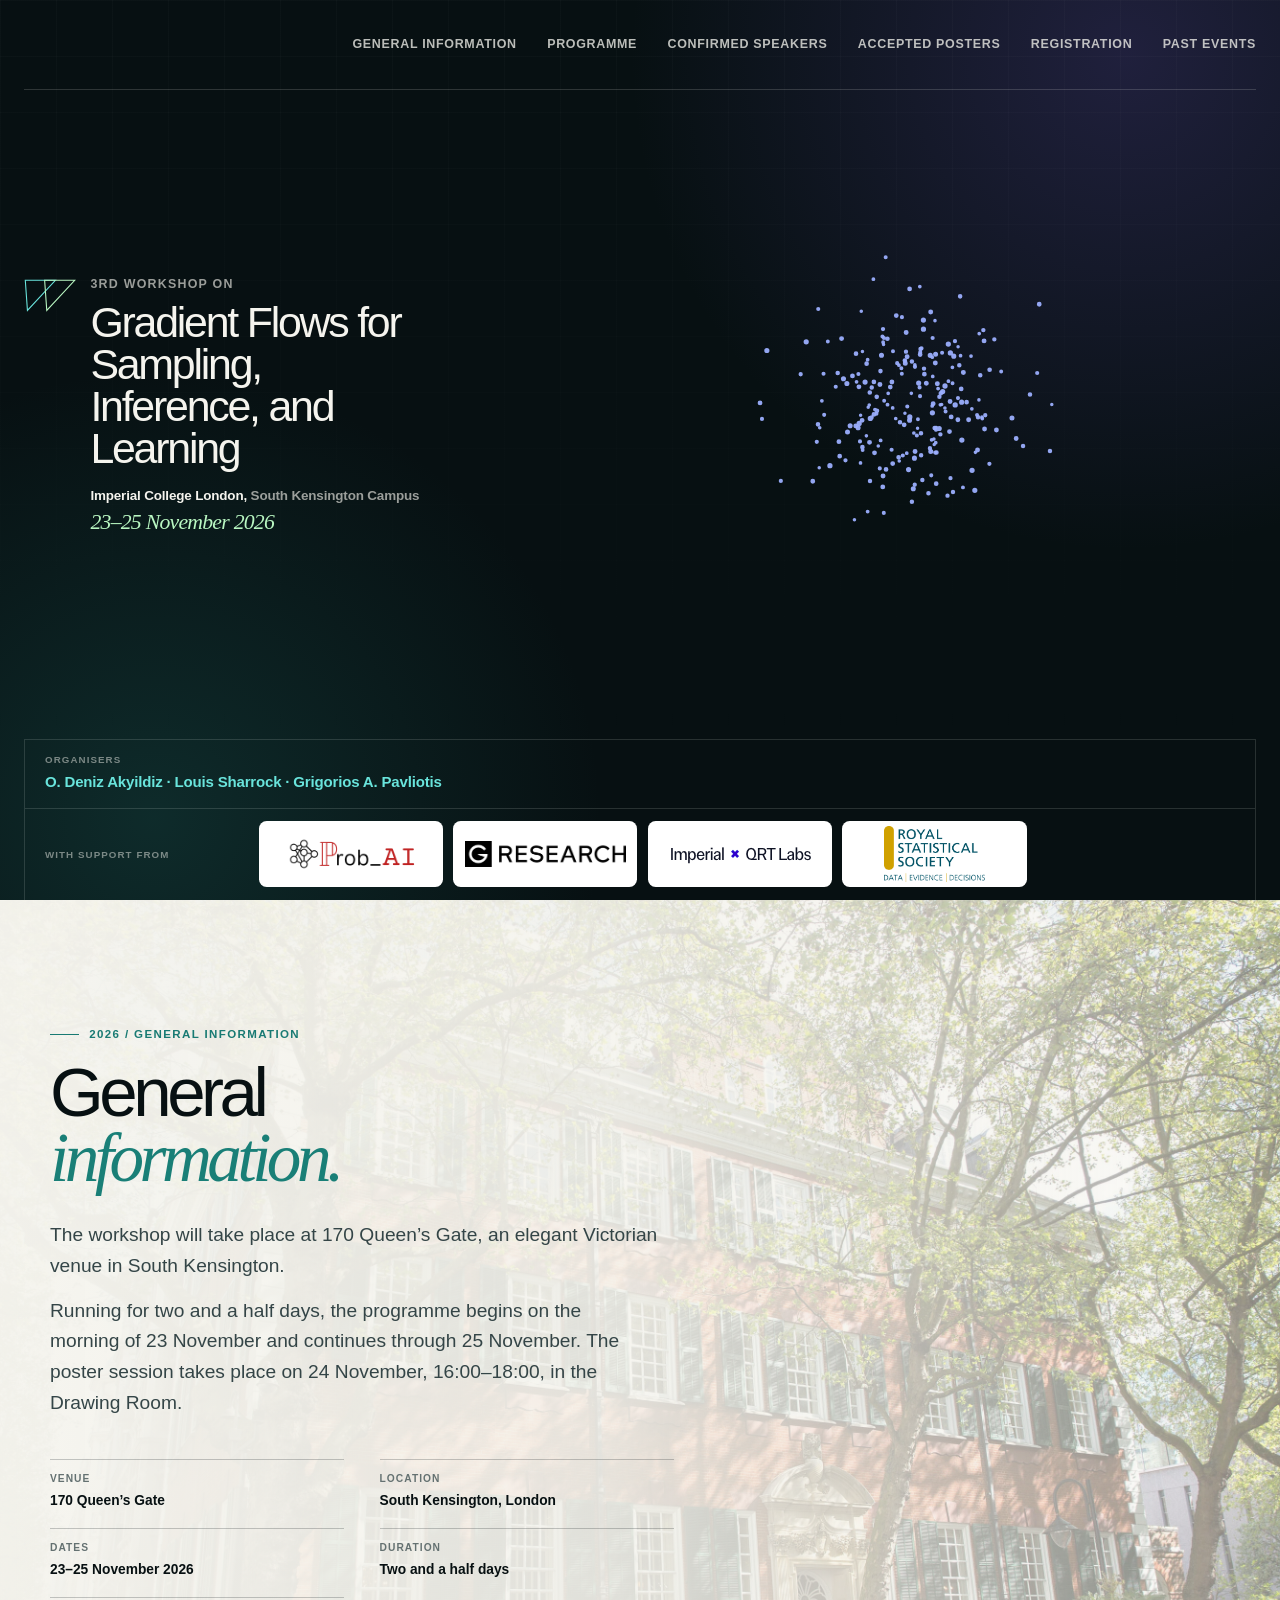
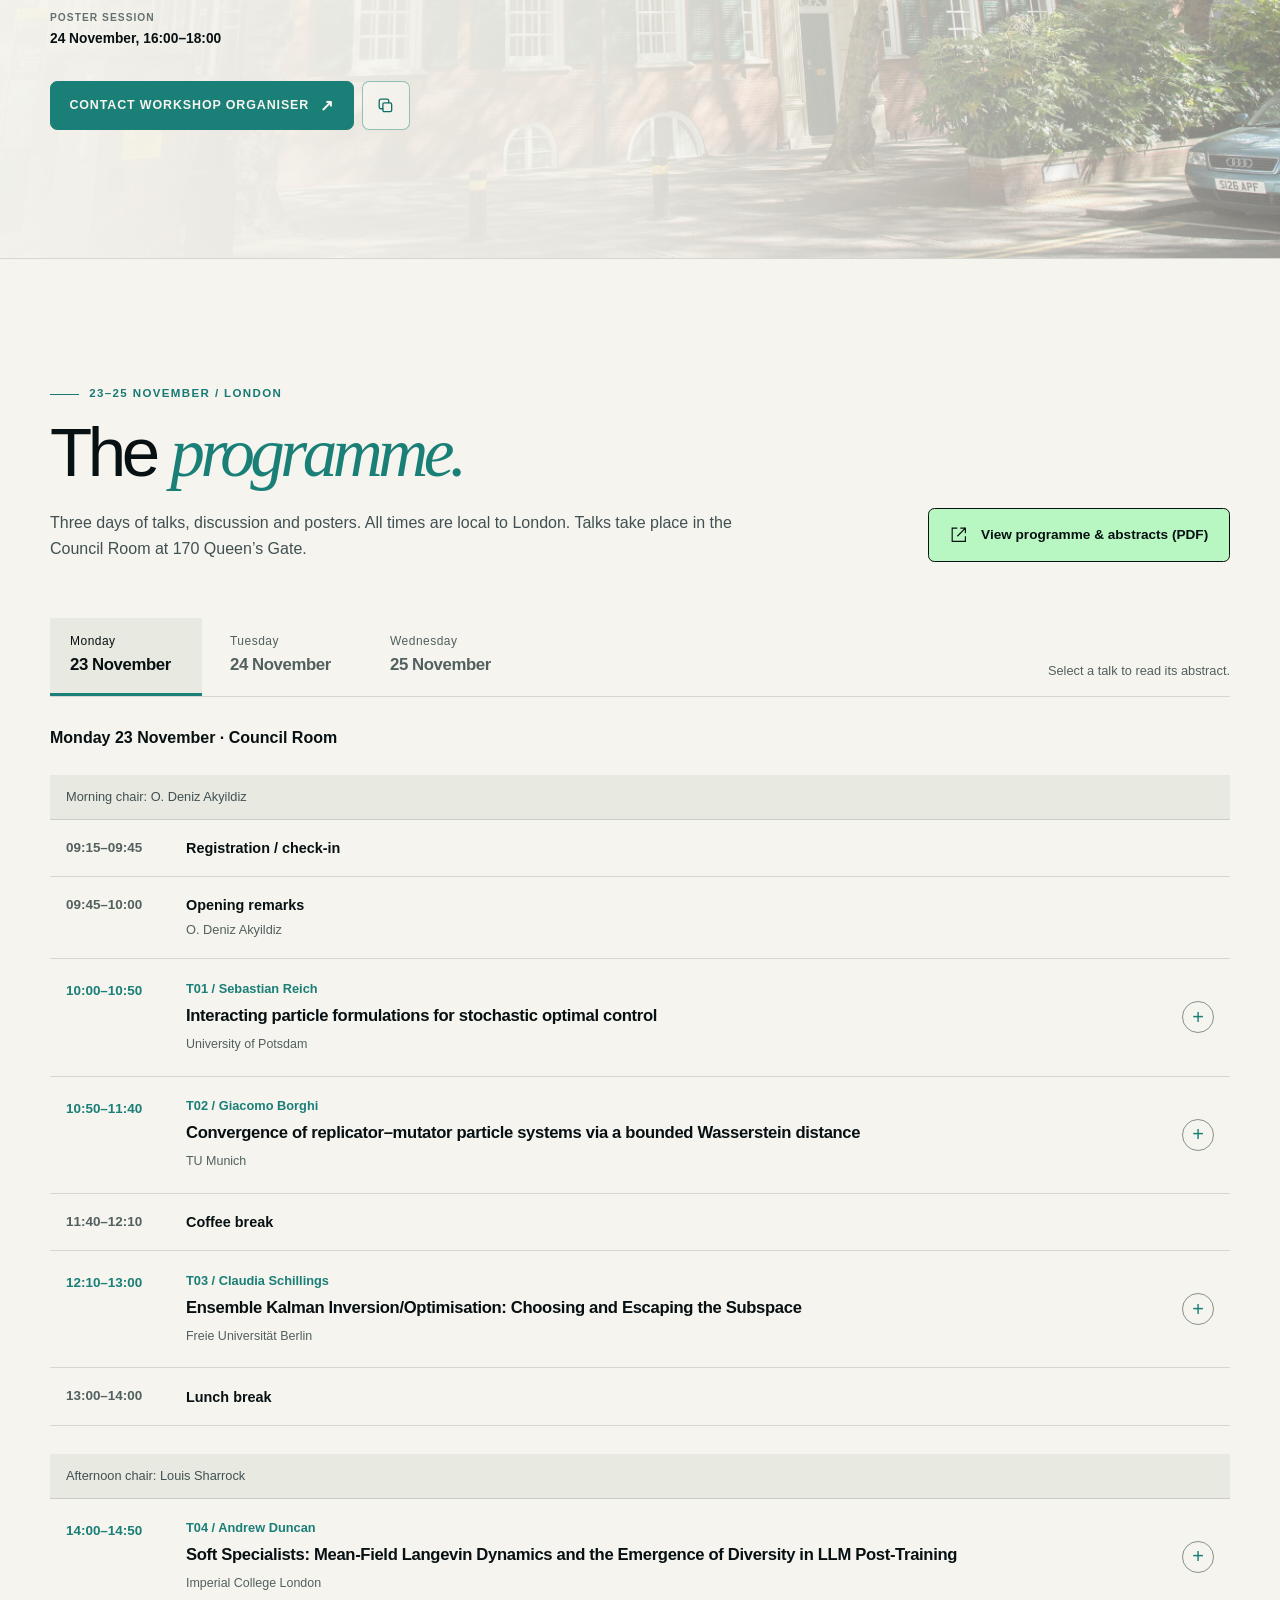
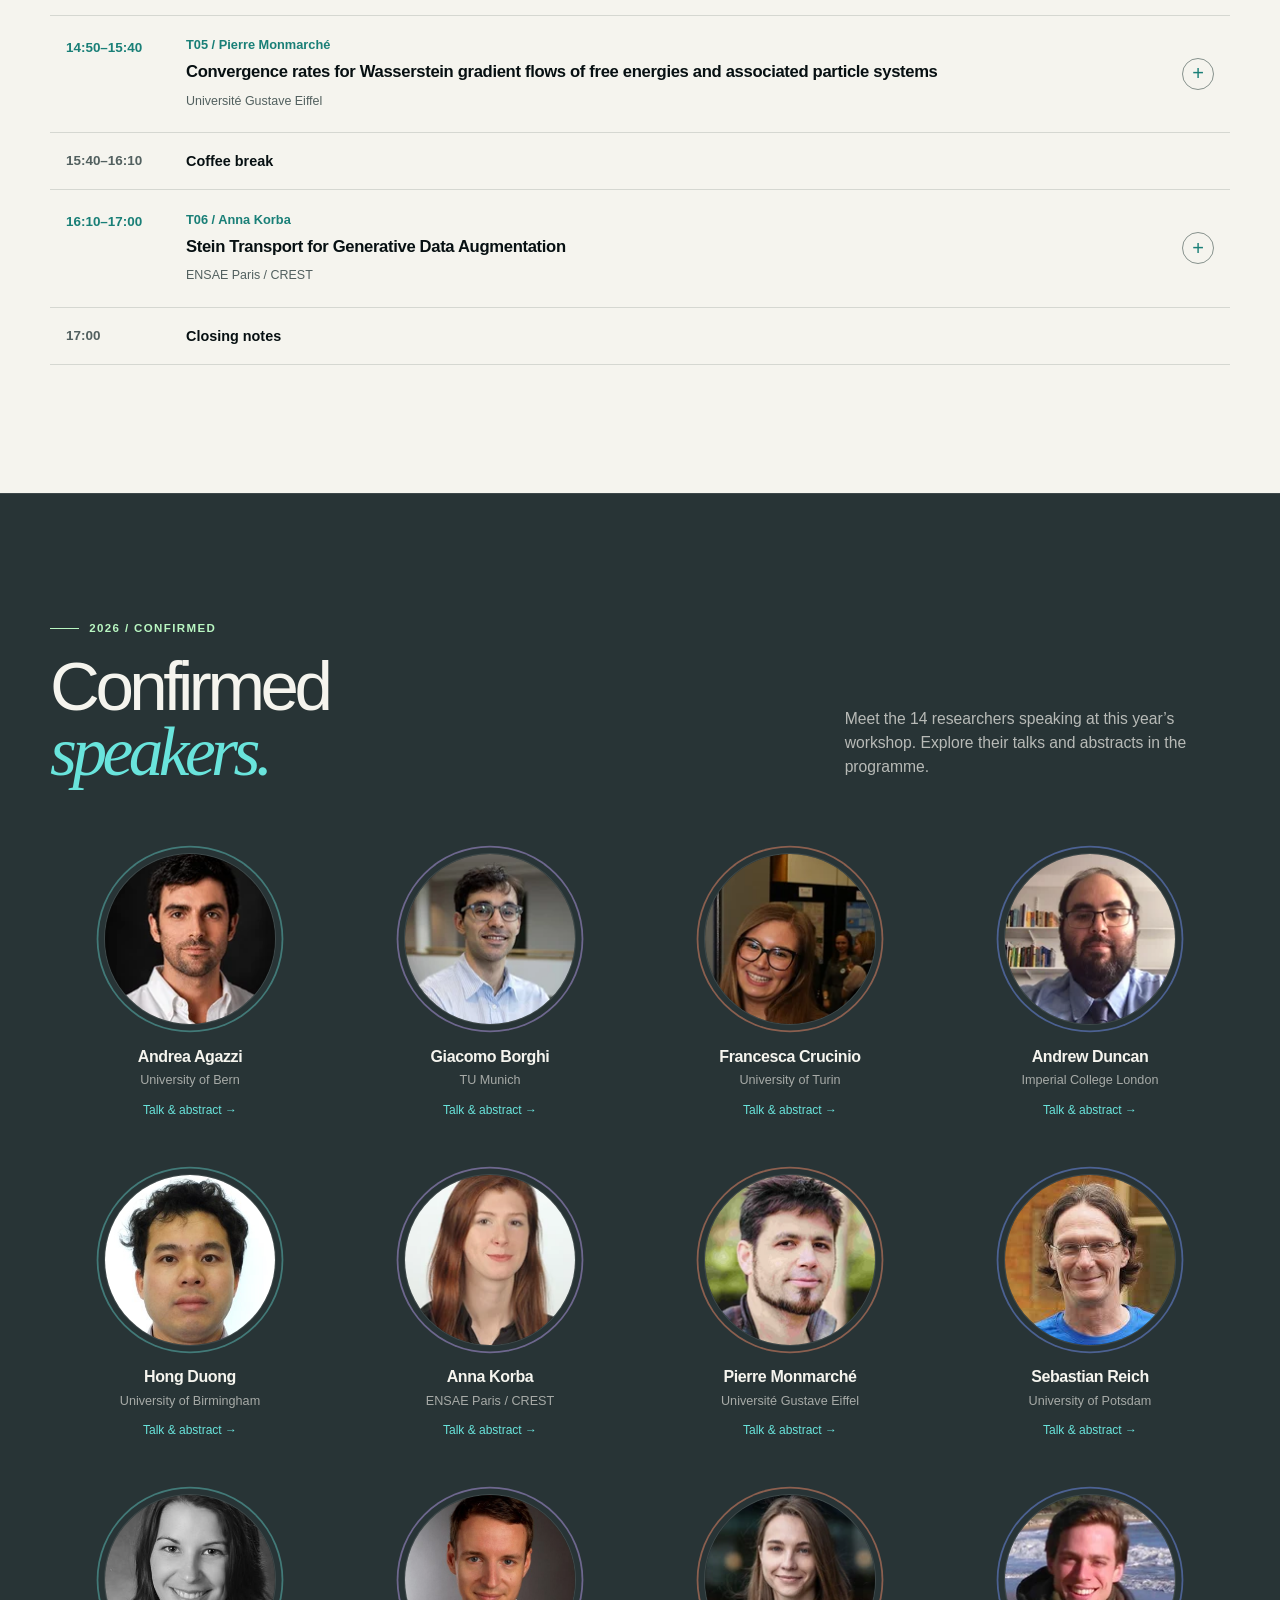
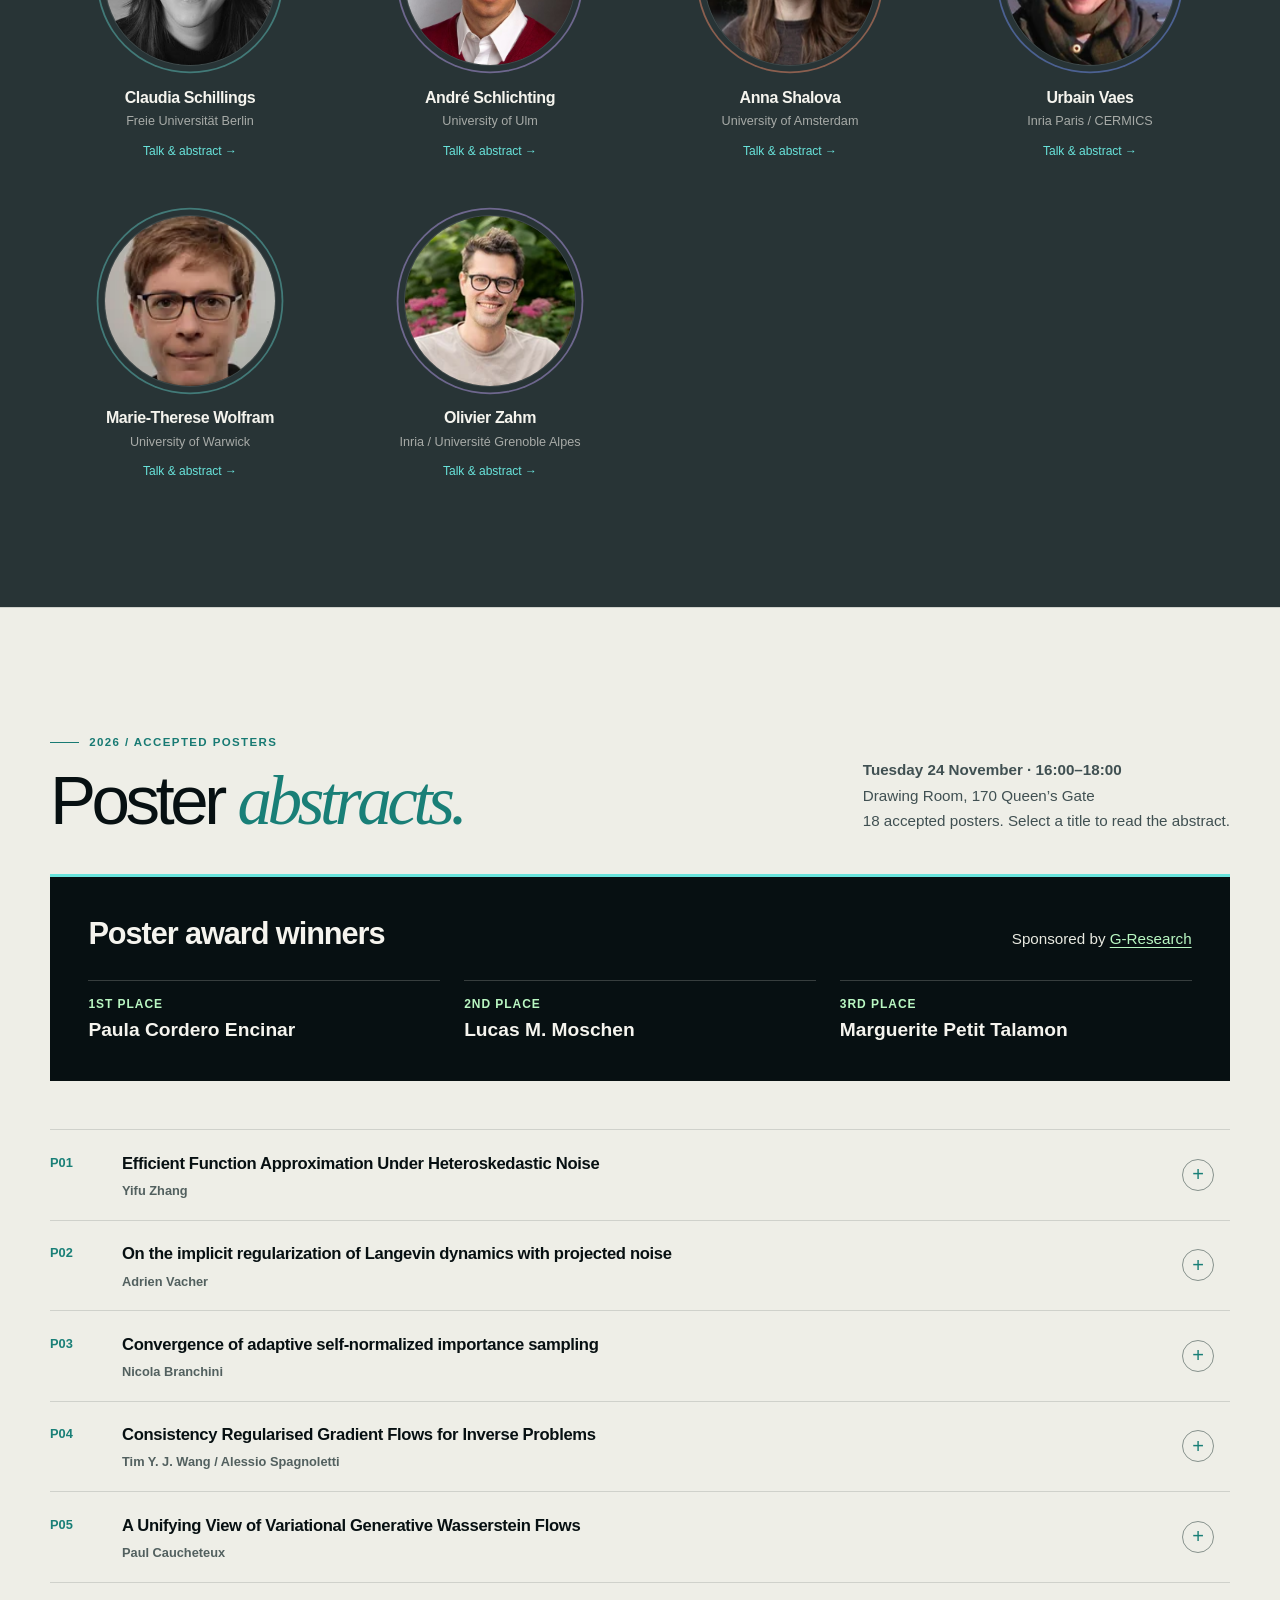
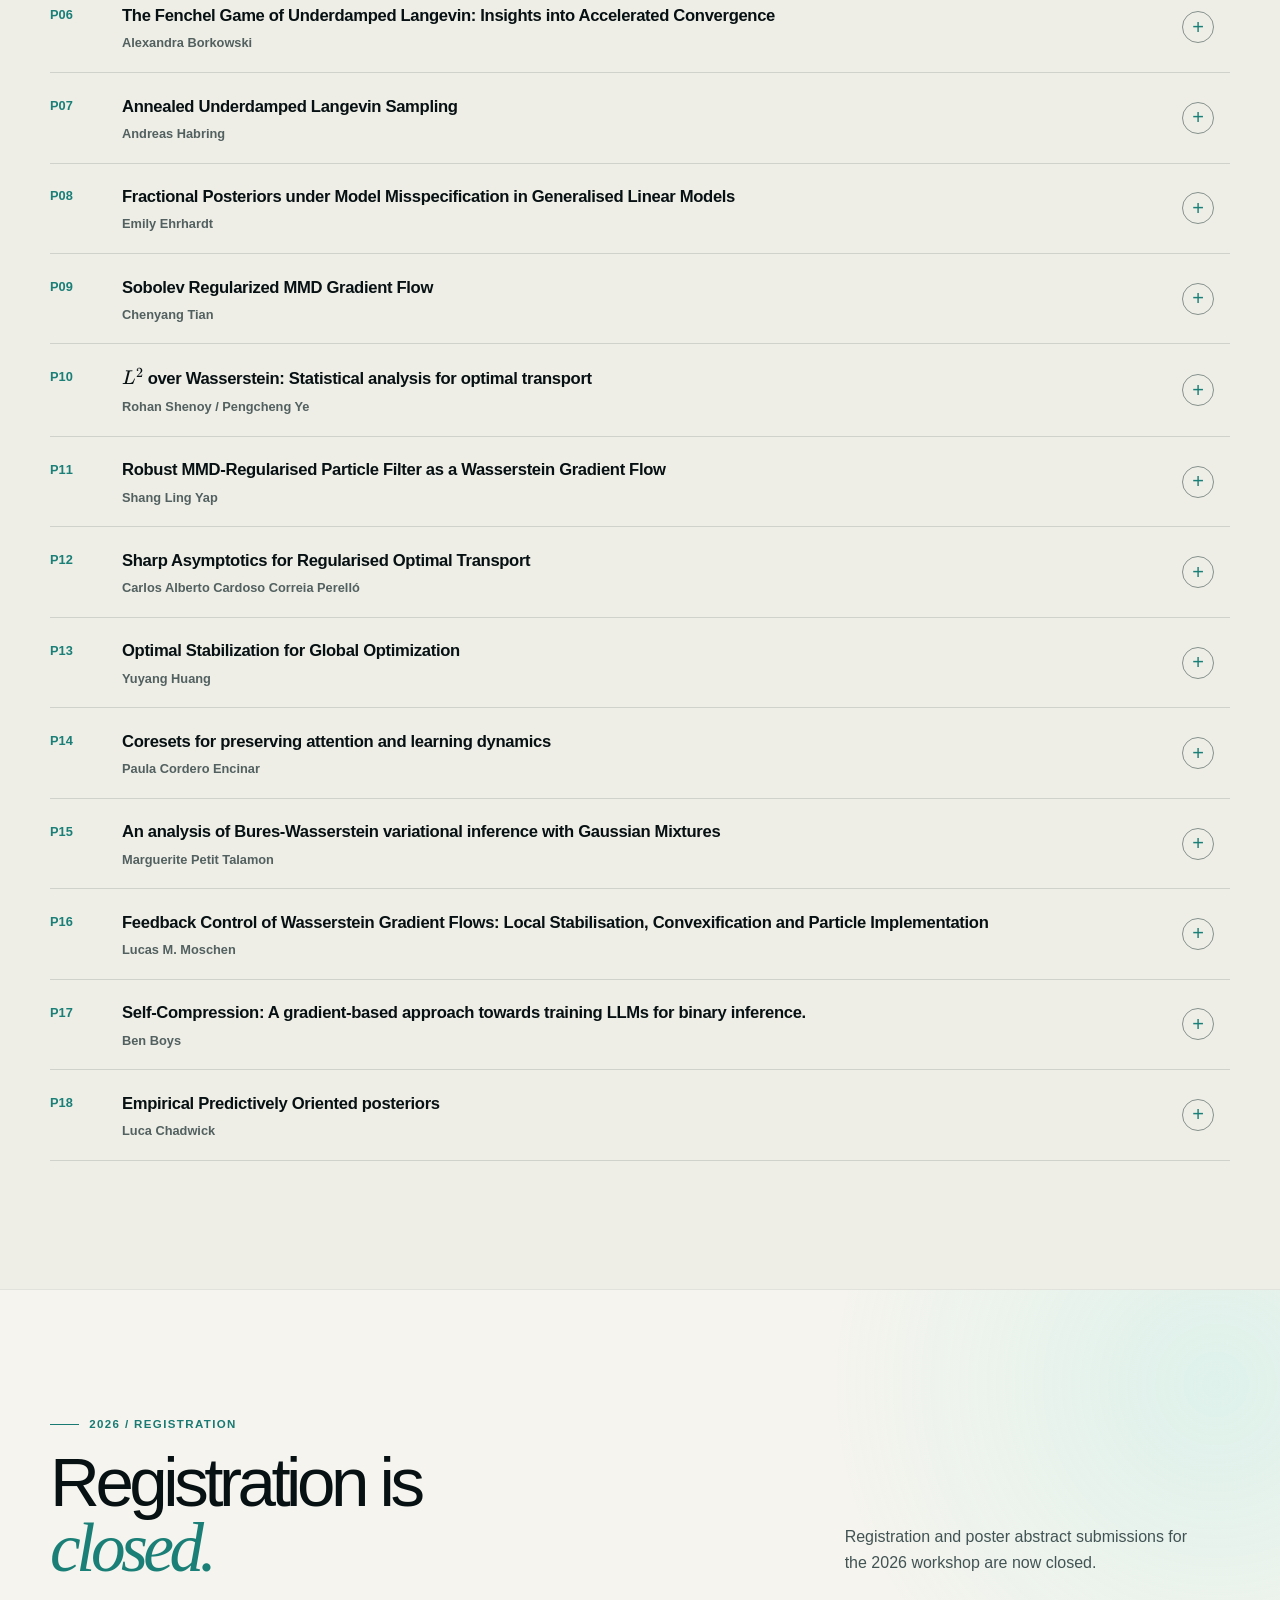
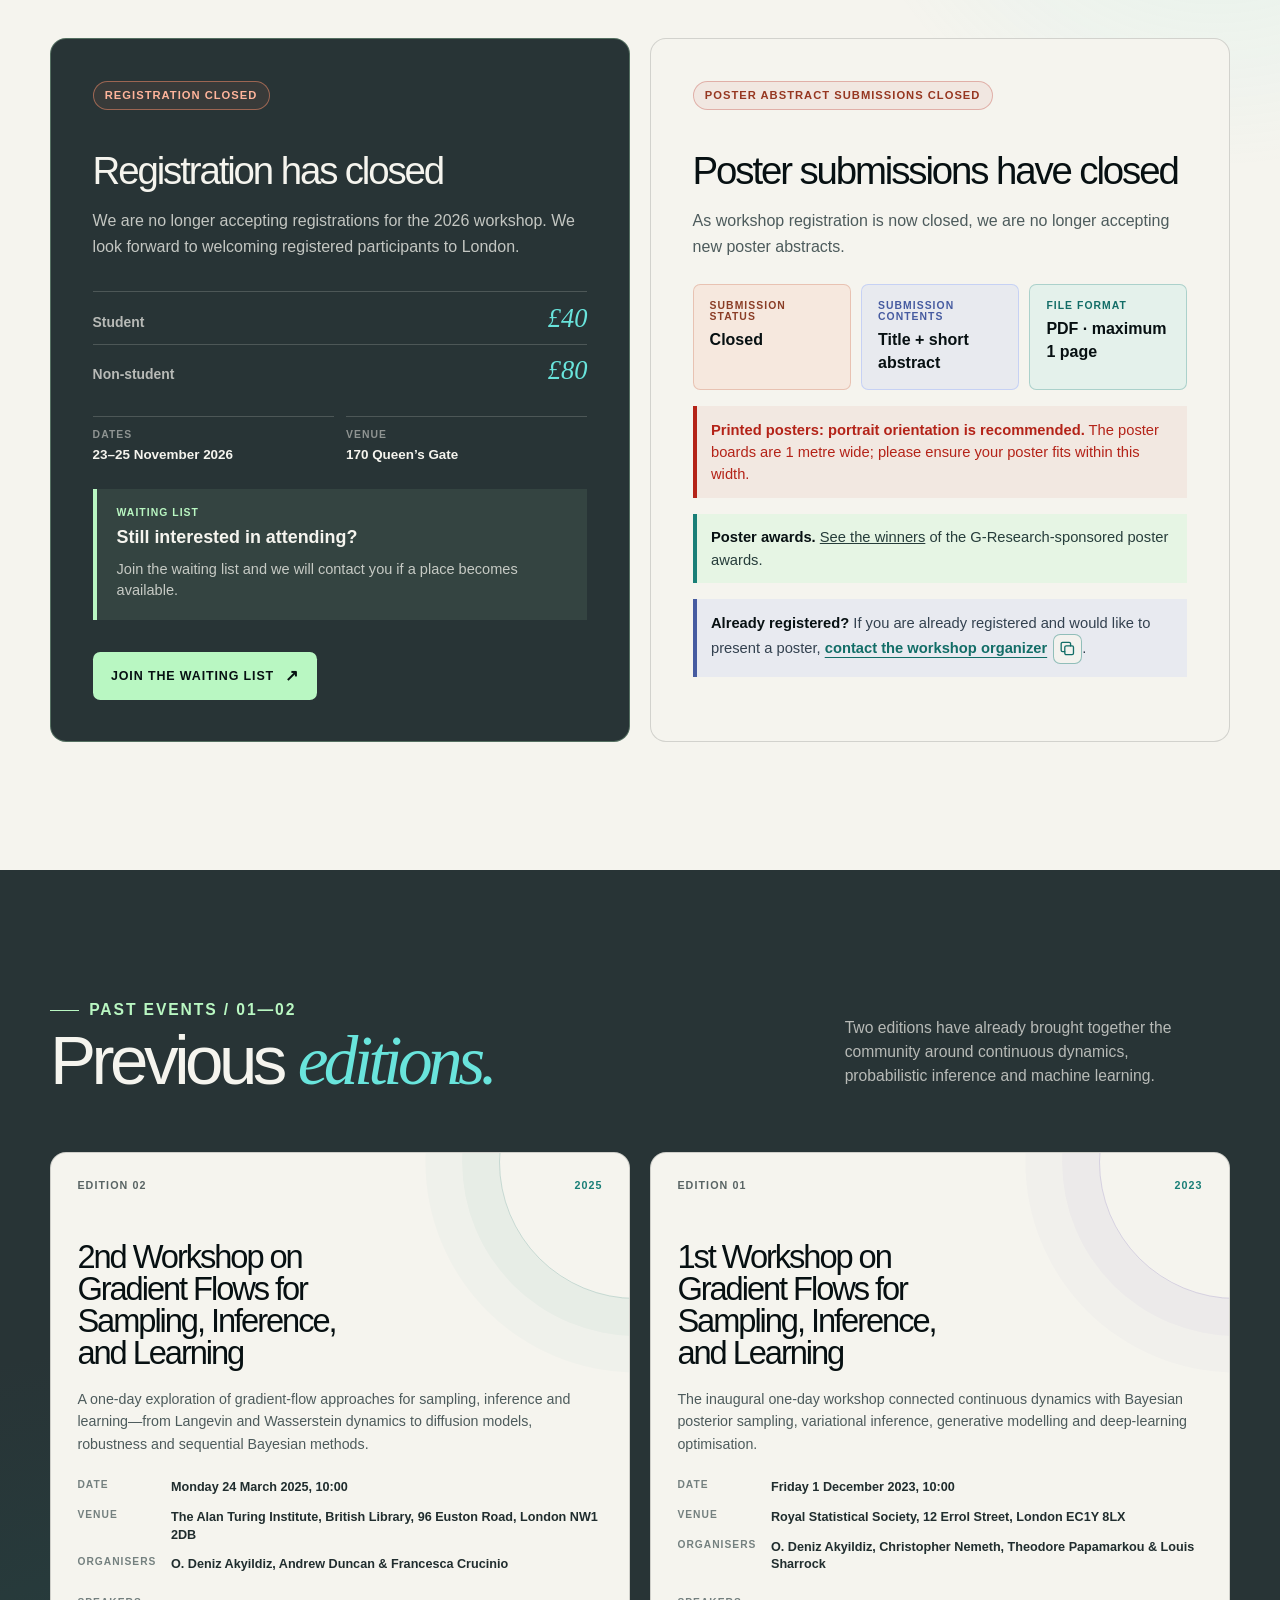
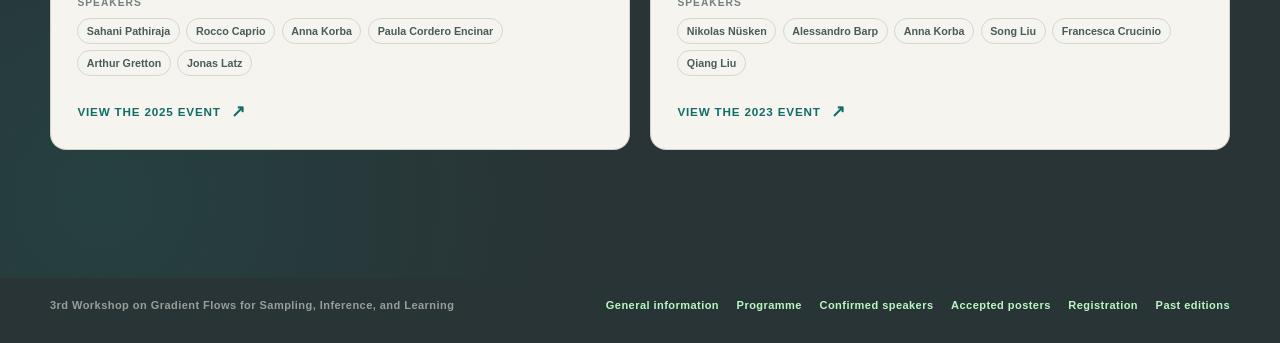
==== commit 28b1bce1: "Announce poster award winners" ====
--- a/index.html
+++ b/index.html
@@ -1087,6 +1087,29 @@
         line-height: 1.45;
       }
 
+      .poster-winners {
+        margin-top: 2.5rem;
+        padding: clamp(1.5rem, 3vw, 2.5rem);
+        background: var(--ink);
+        color: var(--paper);
+        border-top: 3px solid var(--aqua);
+      }
+      .poster-winners-header {
+        display: flex;
+        align-items: baseline;
+        justify-content: space-between;
+        gap: 1rem 2rem;
+        flex-wrap: wrap;
+      }
+      .poster-winners h3 { margin: 0; font-size: clamp(1.5rem, 2.4vw, 2.1rem); letter-spacing: -0.035em; }
+      .poster-winners-header p { margin: 0; color: var(--paper-soft); font-size: 0.95rem; }
+      .poster-winners-header a { color: var(--mint); text-underline-offset: 0.2em; }
+      .poster-winners ol { display: grid; grid-template-columns: repeat(3, minmax(0, 1fr)); gap: 1.5rem; list-style: none; padding: 0; margin: 1.75rem 0 0; }
+      .poster-winners li { border-top: 1px solid rgba(245, 244, 238, 0.2); padding-top: 1rem; }
+      .poster-winners .place { display: block; color: var(--mint); font-size: 0.75rem; font-weight: 700; text-transform: uppercase; letter-spacing: 0.08em; }
+      .poster-winners .winner-name { display: block; margin-top: 0.45rem; font-size: clamp(1.1rem, 1.5vw, 1.35rem); font-weight: 650; line-height: 1.3; }
+      @media (max-width: 700px) { .poster-winners ol { grid-template-columns: 1fr; gap: 1rem; } }
+
       .poster-awards {
         margin: 1rem 0 0;
         padding: 0.8rem 0.9rem;
@@ -1672,7 +1695,7 @@
     <link rel="stylesheet" href="vendor/katex/katex.min.css" />
     <script defer src="vendor/katex/katex.min.js"></script>
     <script defer src="vendor/katex/contrib/auto-render.min.js"></script>
-    <script defer src="programme.js"></script>
+    <script defer src="programme.js?v=20261124-current-day"></script>
     <!-- programme-data:start -->
     <script type="application/json" id="programme-data">
 {
@@ -2525,6 +2548,17 @@
             </div>
             <p class="posters-meta"><strong>Tuesday 24 November · 16:00–18:00</strong><br />Drawing Room, 170 Queen’s Gate<br />18 accepted posters. Select a title to read the abstract.</p>
           </div>
+          <section class="poster-winners" id="poster-award-winners" aria-labelledby="poster-winners-title">
+            <div class="poster-winners-header">
+              <h3 id="poster-winners-title">Poster award winners</h3>
+              <p>Sponsored by <a href="https://www.gresearch.com/" target="_blank" rel="noopener noreferrer">G-Research</a></p>
+            </div>
+            <ol>
+              <li><span class="place">1st place</span><span class="winner-name">Paula Cordero Encinar</span></li>
+              <li><span class="place">2nd place</span><span class="winner-name">Lucas M. Moschen</span></li>
+              <li><span class="place">3rd place</span><span class="winner-name">Marguerite Petit Talamon</span></li>
+            </ol>
+          </section>
           <div id="poster-abstracts-content"><p class="programme-fallback">Loading the accepted posters…</p></div>
           <noscript><p>All accepted poster abstracts are included in the <a href="programme/gradient-flows-2026-programme.pdf" target="_blank" rel="noopener">programme PDF</a>.</p></noscript>
         </div>
@@ -2592,7 +2626,7 @@
                 </p>
               </div>
               <p class="poster-board-note"><strong>Printed posters: portrait orientation is recommended.</strong> The poster boards are 1 metre wide; please ensure your poster fits within this width.</p>
-              <p class="poster-awards"><strong>Poster awards.</strong> We’re excited to recognise outstanding work presented in the poster session.</p>
+              <p class="poster-awards"><strong>Poster awards.</strong> <a href="#poster-award-winners">See the winners</a> of the G-Research-sponsored poster awards.</p>
               <p class="poster-registration-note">
                 <strong>Already registered?</strong> If you are already registered and would like to present a poster, <a class="poster-email" href="mailto:" data-email-action="general" data-email-hint="poster-contact-email-hint">contact the workshop organizer</a><button class="email-copy email-copy--inline" type="button" data-copy-email aria-label="Copy organizer email address" title="Copy email address"><svg viewBox="0 0 24 24" aria-hidden="true"><g class="copy-pages"><rect x="8" y="8" width="12" height="12" rx="2" /><path d="M16 8V5a2 2 0 0 0-2-2H5a2 2 0 0 0-2 2v9a2 2 0 0 0 2 2h3" /></g><path class="copy-check" d="m5 12 4 4L19 6" /></svg></button>.
               </p>
